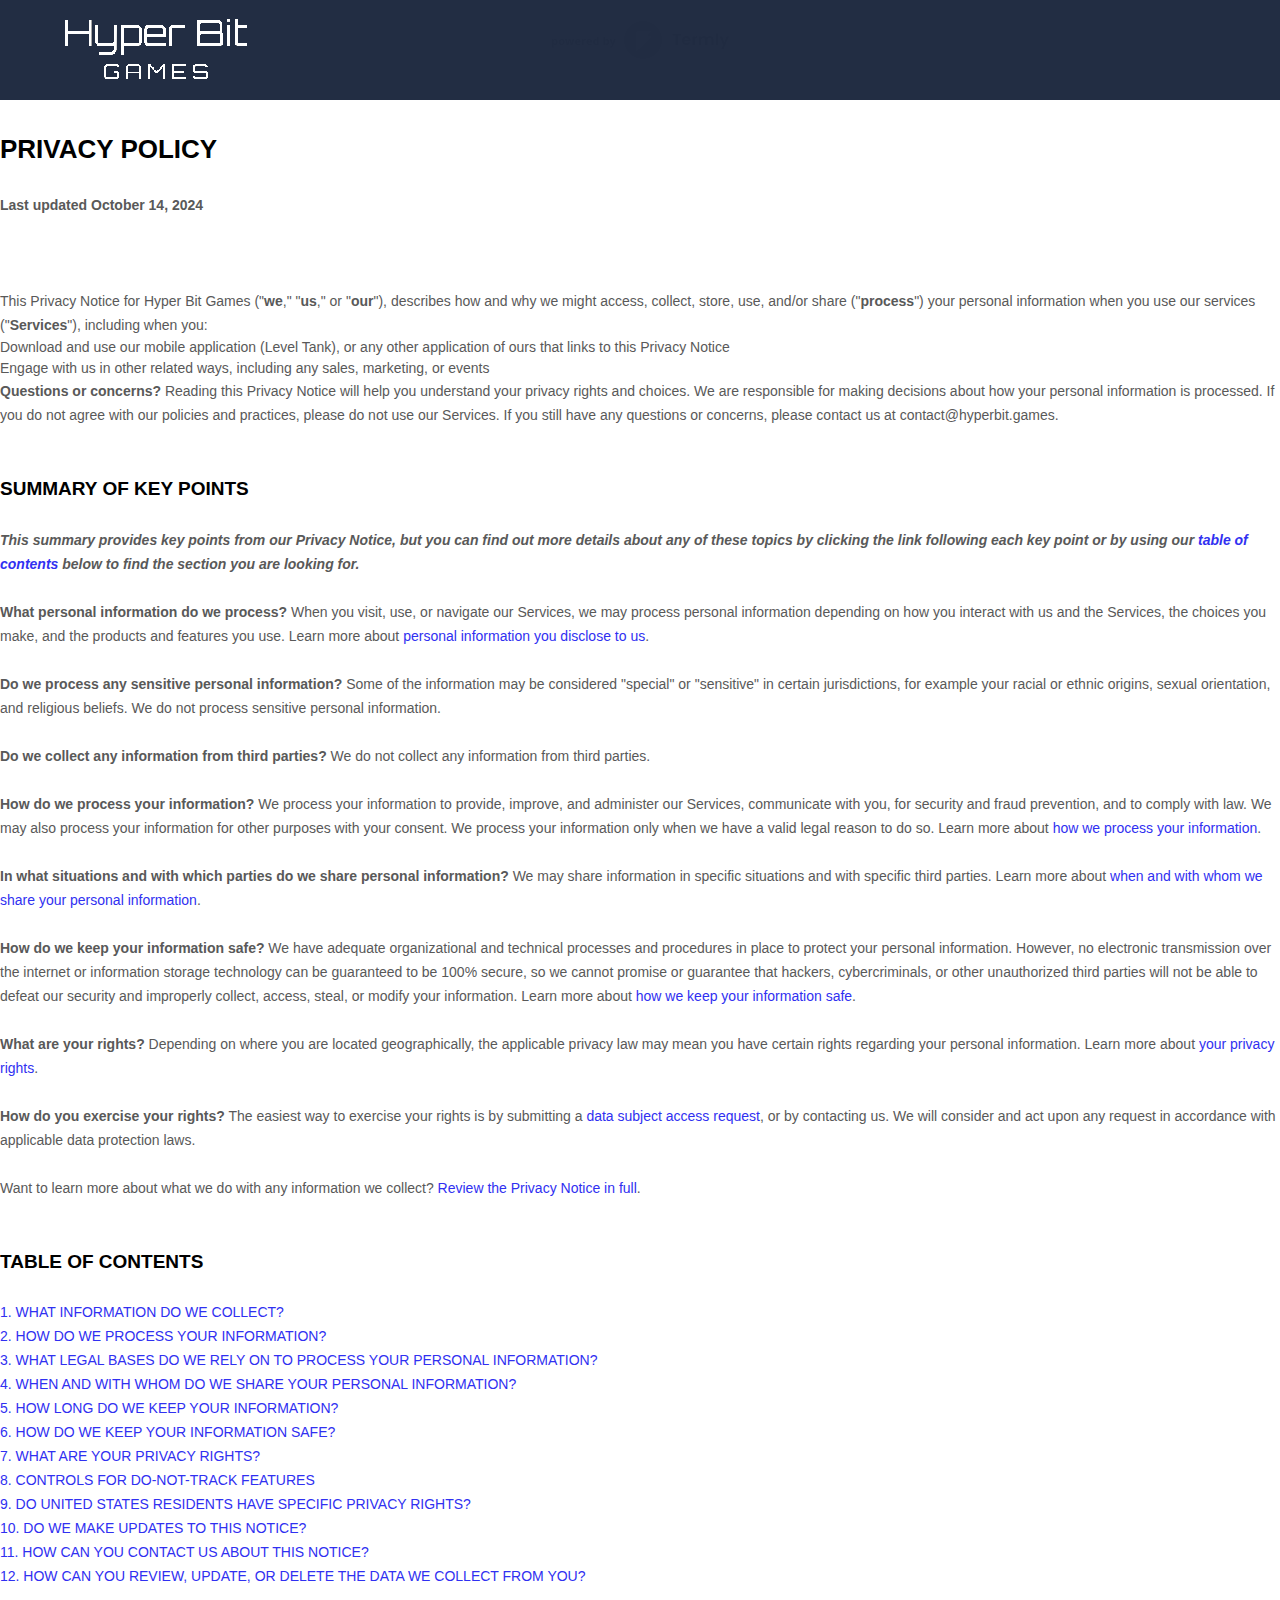
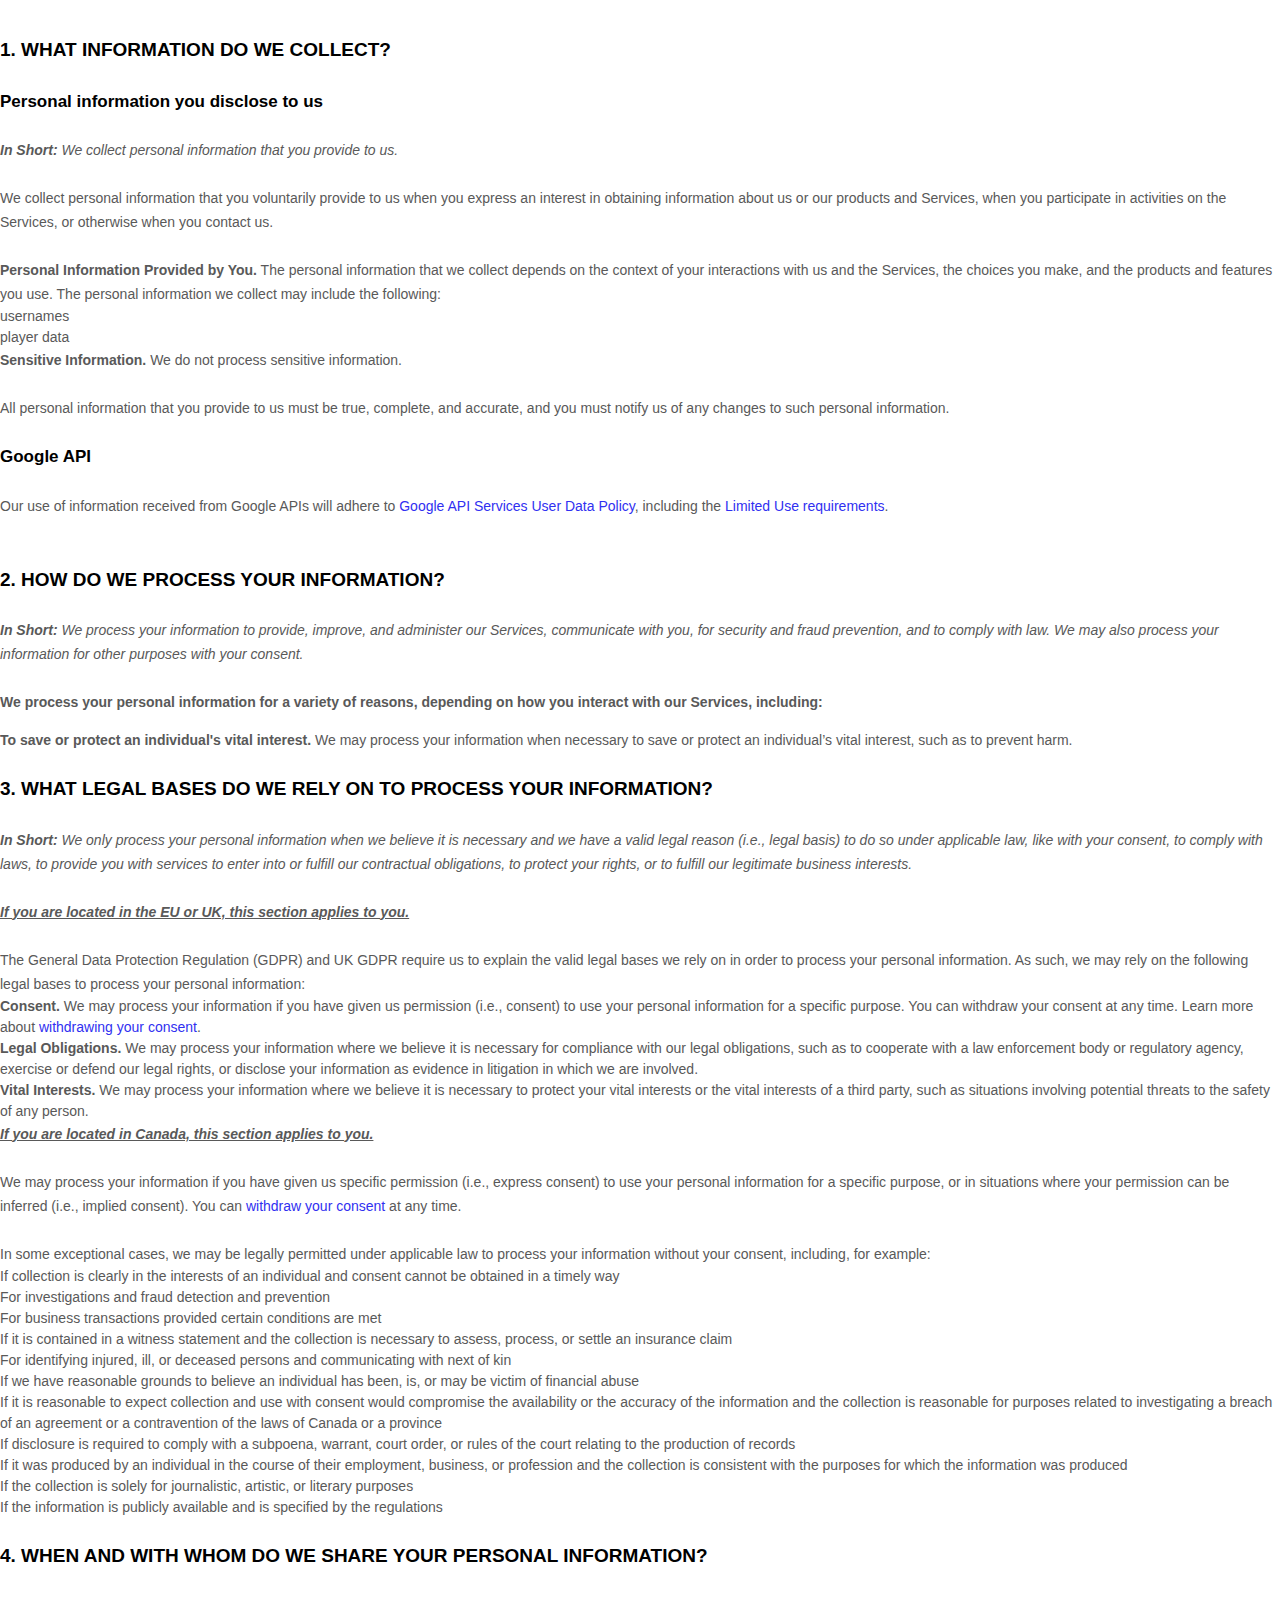
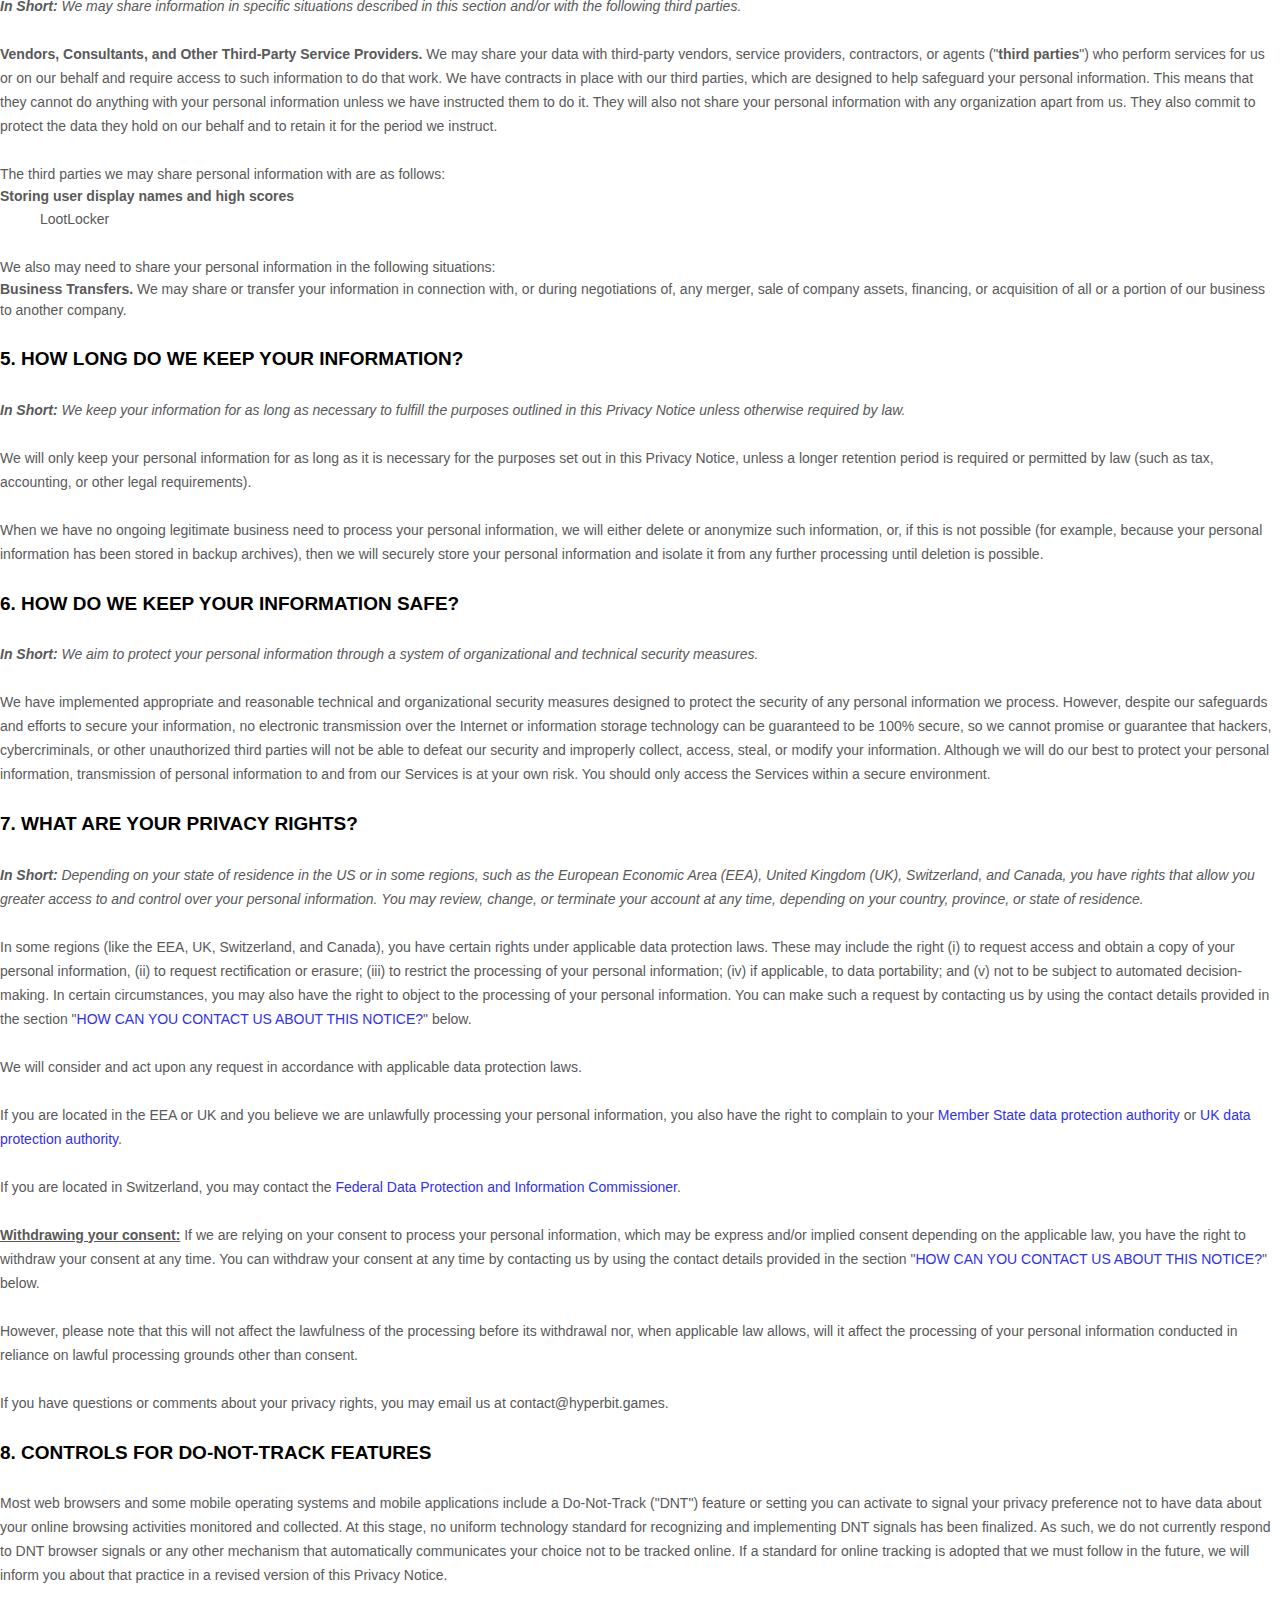
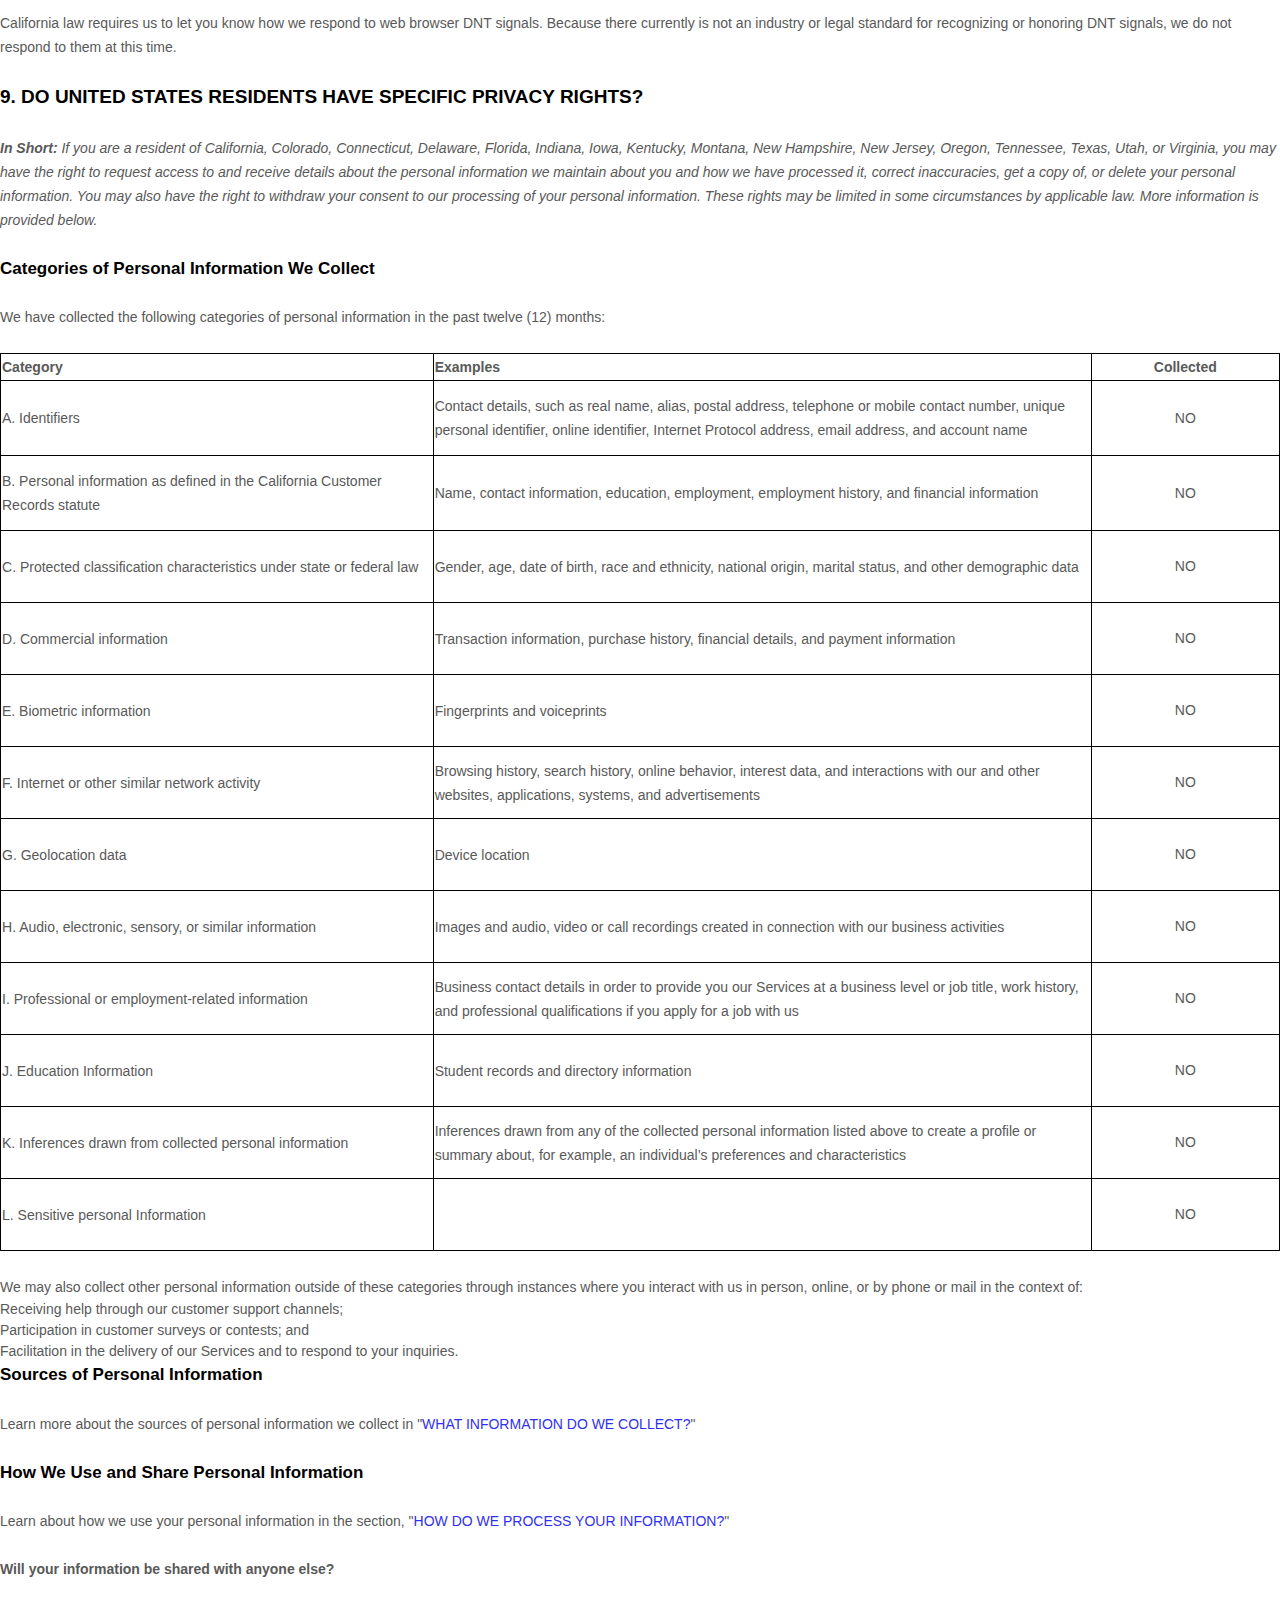
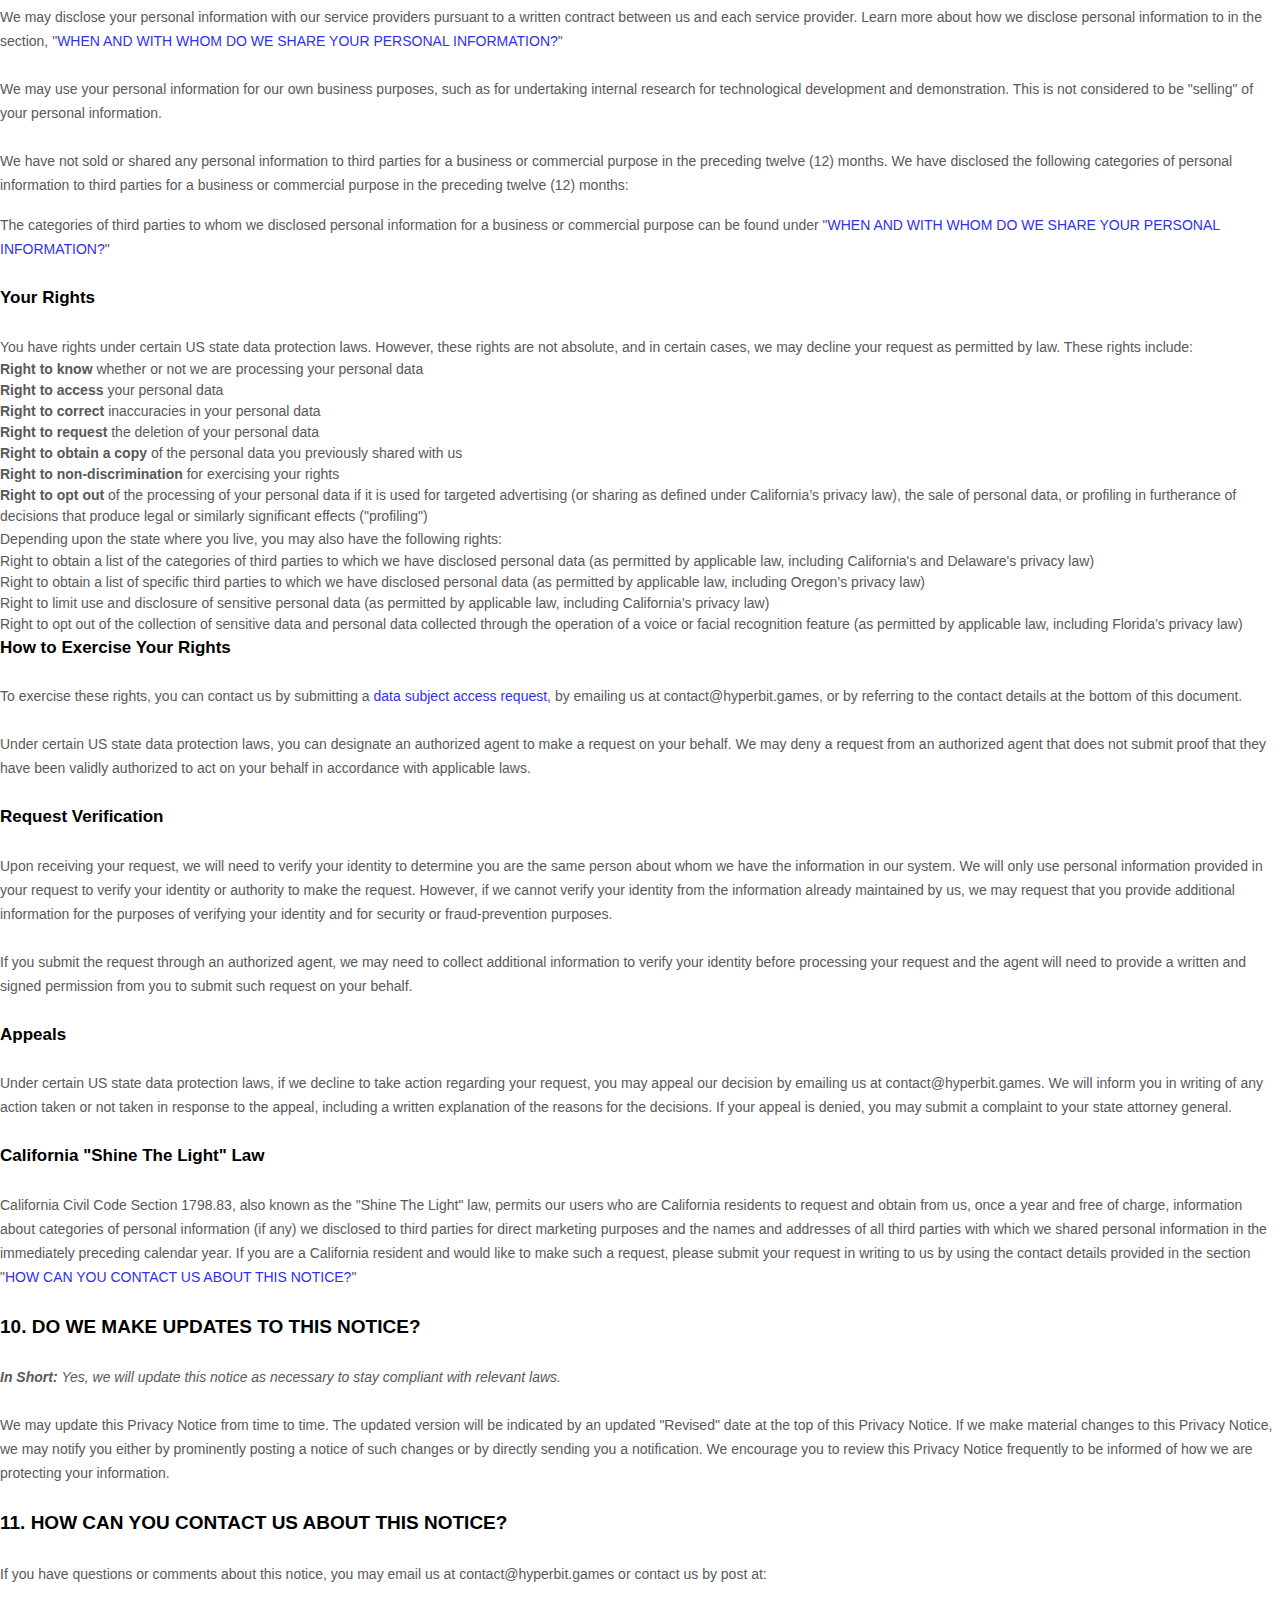
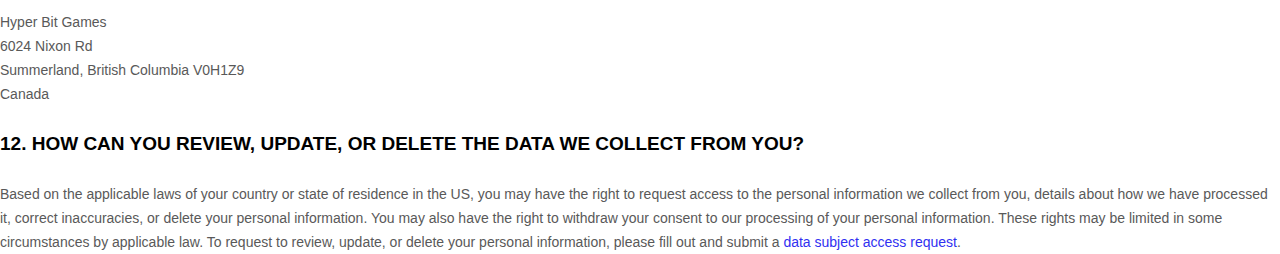
==== privacypolicy.html @ 0c8ccabb "added privacy policy" ====
<!DOCTYPE html>
<html lang="en">

  <head>

    <meta charset="utf-8">
    <meta name="viewport" content="width=device-width, initial-scale=1, shrink-to-fit=no">
    <meta name="description" content="Hyper Bit Games">
    <meta name="author" content="Hyper Bit Games">
    <link href="https://fonts.googleapis.com/css?family=Montserrat:100,200,300,400,500,600,700,800,900" rel="stylesheet">

    <title>Privacy Policy</title>
    
    <link href="bootstrap.min.css" rel="stylesheet">
    <link rel="stylesheet" href="thing.css">
  </head>

<body>
  <header class="main-header clearfix" role="header">
    <div class="logo">
      <a href="https://hyperbit.games"><img src="logo.png"></a>
    </div>
    <a href="#menu" class="menu-link"><i class="fa fa-bars"></i></a>
  </header>

  <style>
    [data-custom-class='body'], [data-custom-class='body'] * {
            background: transparent !important;
          }
  [data-custom-class='title'], [data-custom-class='title'] * {
            font-family: Arial !important;
  font-size: 26px !important;
  color: #000000 !important;
          }
  [data-custom-class='subtitle'], [data-custom-class='subtitle'] * {
            font-family: Arial !important;
  color: #595959 !important;
  font-size: 14px !important;
          }
  [data-custom-class='heading_1'], [data-custom-class='heading_1'] * {
            font-family: Arial !important;
  font-size: 19px !important;
  color: #000000 !important;
          }
  [data-custom-class='heading_2'], [data-custom-class='heading_2'] * {
            font-family: Arial !important;
  font-size: 17px !important;
  color: #000000 !important;
          }
  [data-custom-class='body_text'], [data-custom-class='body_text'] * {
            color: #595959 !important;
  font-size: 14px !important;
  font-family: Arial !important;
          }
  [data-custom-class='link'], [data-custom-class='link'] * {
            color: #3030F1 !important;
  font-size: 14px !important;
  font-family: Arial !important;
  word-break: break-word !important;
          }
  </style>
        <span style="display: block;margin: 0 auto 3.125rem;width: 15rem;height: 5rem;background: url([data-uri]) center no-repeat;"></span>

        <div data-custom-class="body">
        <div><strong><span style="font-size: 26px;"><span data-custom-class="title"><bdt class="block-component"></bdt><bdt class="question">PRIVACY POLICY</bdt><bdt class="statement-end-if-in-editor"></bdt></span></span></strong></div><div><br></div><div><span style="color: rgb(127, 127, 127);"><strong><span style="font-size: 15px;"><span data-custom-class="subtitle">Last updated <bdt class="question">October 14, 2024</bdt></span></span></strong></span></div><div><br></div><div><br></div><div><br></div><div style="line-height: 1.5;"><span style="color: rgb(127, 127, 127);"><span style="color: rgb(89, 89, 89); font-size: 15px;"><span data-custom-class="body_text">This Privacy Notice for <bdt class="question">Hyper Bit Games<bdt class="block-component"></bdt></bdt> (<bdt class="block-component"></bdt>"<strong>we</strong>," "<strong>us</strong>," or "<strong>our</strong>"<bdt class="statement-end-if-in-editor"></bdt></span><span data-custom-class="body_text">), describes how and why we might access, collect, store, use, and/or share (<bdt class="block-component"></bdt>"<strong>process</strong>"<bdt class="statement-end-if-in-editor"></bdt>) your personal information when you use our services (<bdt class="block-component"></bdt>"<strong>Services</strong>"<bdt class="statement-end-if-in-editor"></bdt>), including when you:</span></span></span><span style="font-size: 15px;"><span style="color: rgb(127, 127, 127);"><span data-custom-class="body_text"><span style="color: rgb(89, 89, 89);"><span data-custom-class="body_text"><bdt class="block-component"></bdt></span></span></span></span></span></span></span></span></li></ul><div><bdt class="block-component"><span style="font-size: 15px;"><span style="font-size: 15px;"><span style="color: rgb(127, 127, 127);"><span data-custom-class="body_text"><span style="color: rgb(89, 89, 89);"><span data-custom-class="body_text"><bdt class="block-component"></bdt></span></span></span></span></span></span></bdt></div><ul><li data-custom-class="body_text" style="line-height: 1.5;"><span style="font-size: 15px; color: rgb(89, 89, 89);"><span style="font-size: 15px; color: rgb(89, 89, 89);"><span data-custom-class="body_text">Download and use<bdt class="block-component"></bdt> our mobile application<bdt class="block-component"></bdt> (<bdt class="question">Level Tank)<span style="font-size: 15px; color: rgb(89, 89, 89);"><span style="font-size: 15px; color: rgb(89, 89, 89);"><span data-custom-class="body_text"><span style="font-size: 15px;"><span style="color: rgb(89, 89, 89);"><span data-custom-class="body_text"><span style="font-size: 15px;"><span style="color: rgb(89, 89, 89);"><bdt class="statement-end-if-in-editor">,</bdt></span></span></span></span></span></span></span></span></bdt></span><span data-custom-class="body_text"><span style="font-size: 15px;"><span style="color: rgb(89, 89, 89);"><span data-custom-class="body_text"><span style="font-size: 15px;"><span style="color: rgb(89, 89, 89);"><bdt class="statement-end-if-in-editor"><bdt class="block-component"> or any other application of ours that links to this Privacy Notice</bdt></bdt></span></span></span></span></span></span></span></span></li></ul><div style="line-height: 1.5;"><bdt class="block-component"><span style="font-size: 15px;"></span></bdt></li></ul><div style="line-height: 1.5;"><span style="font-size: 15px;"><span style="color: rgb(127, 127, 127);"><span data-custom-class="body_text"><span style="color: rgb(89, 89, 89);"><span data-custom-class="body_text"><bdt class="block-component"></bdt></span></span></span></span></span></div><ul><li data-custom-class="body_text" style="line-height: 1.5;"><span style="font-size: 15px; color: rgb(89, 89, 89);"><span style="font-size: 15px; color: rgb(89, 89, 89);"><span data-custom-class="body_text">Engage with us in other related ways, including any sales, marketing, or events<span style="font-size: 15px;"><span style="color: rgb(89, 89, 89);"><span data-custom-class="body_text"><span style="font-size: 15px;"><span style="color: rgb(89, 89, 89);"><bdt class="statement-end-if-in-editor"></bdt></span></span></span></span></span></span></span></span></li></ul><div style="line-height: 1.5;"><span style="font-size: 15px;"><span style="color: rgb(127, 127, 127);"><span data-custom-class="body_text"><strong>Questions or concerns? </strong>Reading this Privacy Notice will help you understand your privacy rights and choices. We are responsible for making decisions about how your personal information is processed. If you do not agree with our policies and practices, please do not use our Services.<bdt class="block-component"></bdt> If you still have any questions or concerns, please contact us at <bdt class="question">contact@hyperbit.games</bdt>.</span></span></span></div><div style="line-height: 1.5;"><br></div><div style="line-height: 1.5;"><br></div><div style="line-height: 1.5;"><strong><span style="font-size: 15px;"><span data-custom-class="heading_1">SUMMARY OF KEY POINTS</span></span></strong></div><div style="line-height: 1.5;"><br></div><div style="line-height: 1.5;"><span style="font-size: 15px;"><span data-custom-class="body_text"><strong><em>This summary provides key points from our Privacy Notice, but you can find out more details about any of these topics by clicking the link following each key point or by using our </em></strong></span></span><a data-custom-class="link" href="#toc"><span style="color: rgb(0, 58, 250); font-size: 15px;"><span data-custom-class="body_text"><strong><em>table of contents</em></strong></span></span></a><span style="font-size: 15px;"><span data-custom-class="body_text"><strong><em> below to find the section you are looking for.</em></strong></span></span></div><div style="line-height: 1.5;"><br></div><div style="line-height: 1.5;"><span style="font-size: 15px;"><span data-custom-class="body_text"><strong>What personal information do we process?</strong> When you visit, use, or navigate our Services, we may process personal information depending on how you interact with us and the Services, the choices you make, and the products and features you use. Learn more about </span></span><a data-custom-class="link" href="#personalinfo"><span style="color: rgb(0, 58, 250); font-size: 15px;"><span data-custom-class="body_text">personal information you disclose to us</span></span></a><span data-custom-class="body_text">.</span></div><div style="line-height: 1.5;"><br></div><div style="line-height: 1.5;"><span style="font-size: 15px;"><span data-custom-class="body_text"><strong>Do we process any sensitive personal information? </strong>Some of the information may be considered <bdt class="block-component"></bdt>"special" or "sensitive"<bdt class="statement-end-if-in-editor"></bdt> in certain jurisdictions, for example your racial or ethnic origins, sexual orientation, and religious beliefs. <bdt class="block-component"></bdt>We do not process sensitive personal information.<bdt class="else-block"></bdt></span></span></div><div style="line-height: 1.5;"><br></div><div style="line-height: 1.5;"><span style="font-size: 15px;"><span data-custom-class="body_text"><strong>Do we collect any information from third parties?</strong> <bdt class="block-component"></bdt>We do not collect any information from third parties.<bdt class="else-block"></bdt></span></span></div><div style="line-height: 1.5;"><br></div><div style="line-height: 1.5;"><span style="font-size: 15px;"><span data-custom-class="body_text"><strong>How do we process your information?</strong> We process your information to provide, improve, and administer our Services, communicate with you, for security and fraud prevention, and to comply with law. We may also process your information for other purposes with your consent. We process your information only when we have a valid legal reason to do so. Learn more about </span></span><a data-custom-class="link" href="#infouse"><span style="color: rgb(0, 58, 250); font-size: 15px;"><span data-custom-class="body_text">how we process your information</span></span></a><span data-custom-class="body_text">.</span></div><div style="line-height: 1.5;"><br></div><div style="line-height: 1.5;"><span style="font-size: 15px;"><span data-custom-class="body_text"><strong>In what situations and with which <bdt class="block-component"></bdt>parties do we share personal information?</strong> We may share information in specific situations and with specific <bdt class="block-component"></bdt>third parties. Learn more about </span></span><a data-custom-class="link" href="#whoshare"><span style="color: rgb(0, 58, 250); font-size: 15px;"><span data-custom-class="body_text">when and with whom we share your personal information</span></span></a><span style="font-size: 15px;"><span data-custom-class="body_text">.<bdt class="block-component"></bdt></span></span></div><div style="line-height: 1.5;"><br></div><div style="line-height: 1.5;"><span style="font-size: 15px;"><span data-custom-class="body_text"><strong>How do we keep your information safe?</strong> We have adequate <bdt class="block-component"></bdt>organizational<bdt class="statement-end-if-in-editor"></bdt> and technical processes and procedures in place to protect your personal information. However, no electronic transmission over the internet or information storage technology can be guaranteed to be 100% secure, so we cannot promise or guarantee that hackers, cybercriminals, or other <bdt class="block-component"></bdt>unauthorized<bdt class="statement-end-if-in-editor"></bdt> third parties will not be able to defeat our security and improperly collect, access, steal, or modify your information. Learn more about </span></span><a data-custom-class="link" href="#infosafe"><span style="color: rgb(0, 58, 250); font-size: 15px;"><span data-custom-class="body_text">how we keep your information safe</span></span></a><span data-custom-class="body_text">.</span><span style="font-size: 15px;"><span data-custom-class="body_text"><bdt class="statement-end-if-in-editor"></bdt></span></span></div><div style="line-height: 1.5;"><br></div><div style="line-height: 1.5;"><span style="font-size: 15px;"><span data-custom-class="body_text"><strong>What are your rights?</strong> Depending on where you are located geographically, the applicable privacy law may mean you have certain rights regarding your personal information. Learn more about </span></span><a data-custom-class="link" href="#privacyrights"><span style="color: rgb(0, 58, 250); font-size: 15px;"><span data-custom-class="body_text">your privacy rights</span></span></a><span data-custom-class="body_text">.</span></div><div style="line-height: 1.5;"><br></div><div style="line-height: 1.5;"><span style="font-size: 15px;"><span data-custom-class="body_text"><strong>How do you exercise your rights?</strong> The easiest way to exercise your rights is by <bdt class="block-component">submitting a </bdt></span></span><a data-custom-class="link" href="https://app.termly.io/notify/b992438a-03bf-47b9-b4a1-5ba23dfe5705" rel="noopener noreferrer" target="_blank"><span style="color: rgb(0, 58, 250); font-size: 15px;"><span data-custom-class="body_text">data subject access request</span></span></a><span style="font-size: 15px;"><span data-custom-class="body_text"><bdt class="block-component"></bdt>, or by contacting us. We will consider and act upon any request in accordance with applicable data protection laws.</span></span></div><div style="line-height: 1.5;"><br></div><div style="line-height: 1.5;"><span style="font-size: 15px;"><span data-custom-class="body_text">Want to learn more about what we do with any information we collect? </span></span><a data-custom-class="link" href="#toc"><span style="color: rgb(0, 58, 250); font-size: 15px;"><span data-custom-class="body_text">Review the Privacy Notice in full</span></span></a><span style="font-size: 15px;"><span data-custom-class="body_text">.</span></span></div><div style="line-height: 1.5;"><br></div><div style="line-height: 1.5;"><br></div><div id="toc" style="line-height: 1.5;"><span style="font-size: 15px;"><span style="color: rgb(127, 127, 127);"><span style="color: rgb(0, 0, 0);"><strong><span data-custom-class="heading_1">TABLE OF CONTENTS</span></strong></span></span></span></div><div style="line-height: 1.5;"><br></div><div style="line-height: 1.5;"><span style="font-size: 15px;"><a data-custom-class="link" href="#infocollect"><span style="color: rgb(0, 58, 250);">1. WHAT INFORMATION DO WE COLLECT?</span></a></span></div><div style="line-height: 1.5;"><span style="font-size: 15px;"><a data-custom-class="link" href="#infouse"><span style="color: rgb(0, 58, 250);">2. HOW DO WE PROCESS YOUR INFORMATION?<bdt class="block-component"></bdt></span></a></span></div><div style="line-height: 1.5;"><span style="font-size: 15px;"><a data-custom-class="link" href="#legalbases"><span style="color: rgb(0, 58, 250);">3. <span style="font-size: 15px;"><span style="color: rgb(0, 58, 250);">WHAT LEGAL BASES DO WE RELY ON TO PROCESS YOUR PERSONAL INFORMATION?</span></span><bdt class="statement-end-if-in-editor"></bdt></span></a></span></div><div style="line-height: 1.5;"><span style="font-size: 15px;"><span style="color: rgb(0, 58, 250);"><a data-custom-class="link" href="#whoshare">4. WHEN AND WITH WHOM DO WE SHARE YOUR PERSONAL INFORMATION?</a></span><span data-custom-class="body_text"><bdt class="block-component"></bdt></a><span style="color: rgb(127, 127, 127);"><span style="color: rgb(89, 89, 89);"><span data-custom-class="body_text"><span style="color: rgb(89, 89, 89);"><bdt class="block-component"></bdt></span></span></span></span><bdt class="block-component"></bdt></span></div><div style="line-height: 1.5;"><span style="font-size: 15px;"><span style="color: rgb(127, 127, 127);"><span style="color: rgb(89, 89, 89);"><span data-custom-class="body_text"><span style="color: rgb(89, 89, 89);"><span style="color: rgb(89, 89, 89);"><span style="color: rgb(89, 89, 89);"><bdt class="block-component"></bdt></span></span><bdt class="block-component"></bdt></span></span></span></span></span></div><div style="line-height: 1.5;"><span style="font-size: 15px;"><a data-custom-class="link" href="#inforetain"><span style="color: rgb(0, 58, 250);">5. HOW LONG DO WE KEEP YOUR INFORMATION?</span></a><span style="color: rgb(127, 127, 127);"><span style="color: rgb(89, 89, 89);"><span data-custom-class="body_text"><span style="color: rgb(89, 89, 89);"><span style="color: rgb(89, 89, 89);"><bdt class="block-component"></bdt></span></span></span></span></span></span></div><div style="line-height: 1.5;"><span style="font-size: 15px;"><a data-custom-class="link" href="#infosafe"><span style="color: rgb(0, 58, 250);">6. HOW DO WE KEEP YOUR INFORMATION SAFE?</span></a><span style="color: rgb(127, 127, 127);"><span style="color: rgb(89, 89, 89);"><span data-custom-class="body_text"><span style="color: rgb(89, 89, 89);"><bdt class="statement-end-if-in-editor"></bdt><bdt class="block-component"></bdt></span></span></span></span></span></div><div style="line-height: 1.5;"><span style="font-size: 15px;"><span style="color: rgb(0, 58, 250);"><a data-custom-class="link" href="#privacyrights">7. WHAT ARE YOUR PRIVACY RIGHTS?</a></span></span></div><div style="line-height: 1.5;"><span style="font-size: 15px;"><a data-custom-class="link" href="#DNT"><span style="color: rgb(0, 58, 250);">8. CONTROLS FOR DO-NOT-TRACK FEATURES<bdt class="block-component"></bdt></span></a></span></div><div style="line-height: 1.5;"><span style="font-size: 15px;"><a data-custom-class="link" href="#uslaws"><span style="color: rgb(0, 58, 250);">9. DO UNITED STATES RESIDENTS HAVE SPECIFIC PRIVACY RIGHTS?</span></a></span><bdt class="block-component"><span style="font-size: 15px;"><span data-custom-class="body_text"></span></bdt></span></div><div style="line-height: 1.5;"><bdt class="block-component"><span style="font-size: 15px;"></bdt><bdt class="block-component"></bdt><bdt class="block-component"></bdt><bdt class="block-component"></bdt><bdt class="block-component"></bdt><bdt class="block-component"></bdt><bdt class="block-component"></bdt><bdt class="block-component"></bdt><bdt class="block-component"></bdt><bdt class="block-component"></span></bdt></div><div style="line-height: 1.5;"><span style="font-size: 15px;"><a data-custom-class="link" href="#policyupdates"><span style="color: rgb(0, 58, 250);">10. DO WE MAKE UPDATES TO THIS NOTICE?</span></a></span></div><div style="line-height: 1.5;"><a data-custom-class="link" href="#contact"><span style="color: rgb(0, 58, 250); font-size: 15px;">11. HOW CAN YOU CONTACT US ABOUT THIS NOTICE?</span></a></div><div style="line-height: 1.5;"><a data-custom-class="link" href="#request"><span style="color: rgb(0, 58, 250);">12. HOW CAN YOU REVIEW, UPDATE, OR DELETE THE DATA WE COLLECT FROM YOU?</span></a></div><div style="line-height: 1.5;"><br></div><div style="line-height: 1.5;"><br></div><div id="infocollect" style="line-height: 1.5;"><span style="color: rgb(0, 0, 0);"><span style="color: rgb(0, 0, 0); font-size: 15px;"><span style="font-size: 15px; color: rgb(0, 0, 0);"><span style="font-size: 15px; color: rgb(0, 0, 0);"><span id="control" style="color: rgb(0, 0, 0);"><strong><span data-custom-class="heading_1">1. WHAT INFORMATION DO WE COLLECT?</span></strong></span></span></span></span></span></div><div style="line-height: 1.5;"><br></div><div id="personalinfo" style="line-height: 1.5;"><span data-custom-class="heading_2" style="color: rgb(0, 0, 0);"><span style="font-size: 15px;"><strong>Personal information you disclose to us</strong></span></span></div><div><div><br></div><div style="line-height: 1.5;"><span style="color: rgb(127, 127, 127);"><span style="color: rgb(89, 89, 89); font-size: 15px;"><span data-custom-class="body_text"><span style="font-size: 15px; color: rgb(89, 89, 89);"><span style="font-size: 15px; color: rgb(89, 89, 89);"><span data-custom-class="body_text"><strong><em>In Short:</em></strong></span></span></span></span><span data-custom-class="body_text"><span style="font-size: 15px; color: rgb(89, 89, 89);"><span style="font-size: 15px; color: rgb(89, 89, 89);"><span data-custom-class="body_text"><strong><em> </em></strong><em>We collect personal information that you provide to us.</em></span></span></span></span></span></span></div></div><div style="line-height: 1.5;"><br></div><div style="line-height: 1.5;"><span style="font-size: 15px; color: rgb(89, 89, 89);"><span style="font-size: 15px; color: rgb(89, 89, 89);"><span data-custom-class="body_text">We collect personal information that you voluntarily provide to us when you <span style="font-size: 15px;"><bdt class="block-component"></bdt></span></span><span data-custom-class="body_text">express an interest in obtaining information about us or our products and Services, when you participate in activities on the Services, or otherwise when you contact us.</span></span></span></span></div><div style="line-height: 1.5;"><br></div><div style="line-height: 1.5;"><span style="font-size: 15px; color: rgb(89, 89, 89);"><span style="font-size: 15px; color: rgb(89, 89, 89);"><span data-custom-class="body_text"><span style="font-size: 15px;"><bdt class="block-component"></bdt></span></span></span></span></div><div style="line-height: 1.5;"><span style="font-size: 15px; color: rgb(89, 89, 89);"><span style="font-size: 15px; color: rgb(89, 89, 89);"><span data-custom-class="body_text"><strong>Personal Information Provided by You.</strong> The personal information that we collect depends on the context of your interactions with us and the Services, the choices you make, and the products and features you use. The personal information we collect may include the following:<span style="font-size: 15px;"><span data-custom-class="body_text"><bdt class="forloop-component"></bdt></span></span></span></span></span></div><ul><li data-custom-class="body_text" style="line-height: 1.5;"><span style="font-size: 15px; color: rgb(89, 89, 89);"><span style="font-size: 15px; color: rgb(89, 89, 89);"><span data-custom-class="body_text"><span style="font-size: 15px;"><span data-custom-class="body_text"><bdt class="question">usernames</bdt></span></span></span></span></span></li></ul><div style="line-height: 1.5;"><span style="font-size: 15px; color: rgb(89, 89, 89);"><span style="font-size: 15px; color: rgb(89, 89, 89);"><span data-custom-class="body_text"><span style="font-size: 15px;"><span data-custom-class="body_text"><bdt class="forloop-component"></bdt></span></span></span></span></span></div><ul><li data-custom-class="body_text" style="line-height: 1.5;"><span style="font-size: 15px; color: rgb(89, 89, 89);"><span style="font-size: 15px; color: rgb(89, 89, 89);"><span data-custom-class="body_text"><span style="font-size: 15px;"><span data-custom-class="body_text"><bdt class="question">player data</bdt></span></span></span></span></span></li></ul><div style="line-height: 1.5;"><span style="font-size: 15px; color: rgb(89, 89, 89);"><span style="font-size: 15px; color: rgb(89, 89, 89);"><span data-custom-class="body_text"><span style="font-size: 15px;"><span data-custom-class="body_text"><bdt class="forloop-component"></bdt></span><span data-custom-class="body_text"><bdt class="statement-end-if-in-editor"></bdt></span></span></span></span></span></div><div id="sensitiveinfo" style="line-height: 1.5;"><span style="font-size: 15px;"><span data-custom-class="body_text"><strong>Sensitive Information.</strong> <bdt class="block-component"></bdt>We do not process sensitive information.</span></span></div><div style="line-height: 1.5;"><br></div><div style="line-height: 1.5;"><span style="font-size: 15px;"><span data-custom-class="body_text"><bdt class="else-block"></bdt></span></span><span style="font-size: 15px; color: rgb(89, 89, 89);"><span style="font-size: 15px; color: rgb(89, 89, 89);"><span data-custom-class="body_text"><span style="font-size: 15px;"><span data-custom-class="body_text"><bdt class="block-component"><bdt class="block-component"></bdt></bdt></span></span></span></span><bdt class="block-component"><bdt class="block-component"></span></span></bdt></div><div style="line-height: 1.5;"><span style="font-size: 15px; color: rgb(89, 89, 89);"><span style="font-size: 15px; color: rgb(89, 89, 89);"><span data-custom-class="body_text">All personal information that you provide to us must be true, complete, and accurate, and you must notify us of any changes to such personal information.</span></span></span></div><div style="line-height: 1.5;"><br></div><div style="line-height: 1.5;"><span style="font-size: 15px; color: rgb(89, 89, 89);"><span style="font-size: 15px; color: rgb(89, 89, 89);"><span data-custom-class="body_text"><bdt class="block-component"></bdt></bdt></span></span></span><bdt class="block-component"><span style="font-size: 15px;"></span></bdt></div><div style="line-height: 1.5;"><span style="font-size: 15px;"><strong><span data-custom-class="heading_2">Google API</span></strong></span></div><div style="line-height: 1.5;"><span style="font-size: 15px;"><br></span></div><div style="line-height: 1.5;"><span style="font-size: 15px;"><span data-custom-class="body_text">Our use of information received from Google APIs will adhere to </span></span><a data-custom-class="link" href="https://developers.google.com/terms/api-services-user-data-policy" rel="noopener noreferrer" target="_blank"><span style="color: rgb(0, 58, 250); font-size: 15px;"><span data-custom-class="body_text">Google API Services User Data Policy</span></span></a><span style="font-size: 15px;"><span data-custom-class="body_text">, including the </span></span><a data-custom-class="link" href="https://developers.google.com/terms/api-services-user-data-policy#limited-use" rel="noopener noreferrer" target="_blank"><span style="color: rgb(0, 58, 250); font-size: 15px;"><span data-custom-class="body_text">Limited Use requirements</span></span></a><span style="font-size: 15px;"><span data-custom-class="body_text">.</span><br></span></div><div><span style="font-size: 15px;"><br></span></div><div style="line-height: 1.5;"><bdt class="statement-end-if-in-editor"><span style="font-size: 15px;"></span></bdt><span style="font-size: 15px; color: rgb(89, 89, 89);"><span style="font-size: 15px; color: rgb(89, 89, 89);"><span data-custom-class="body_text"><span style="color: rgb(89, 89, 89); font-size: 15px;"><span data-custom-class="body_text"><span style="color: rgb(89, 89, 89); font-size: 15px;"><span data-custom-class="body_text"><bdt class="statement-end-if-in-editor"><bdt class="block-component"></bdt></bdt></span></span></span></span></bdt></span></span></span></span></span></span></span></span><span style="font-size: 15px;"><span data-custom-class="body_text"><bdt class="block-component"></bdt></span></span></div><div style="line-height: 1.5;"><br></div><div id="infouse" style="line-height: 1.5;"><span style="color: rgb(127, 127, 127);"><span style="color: rgb(89, 89, 89); font-size: 15px;"><span style="font-size: 15px; color: rgb(89, 89, 89);"><span style="font-size: 15px; color: rgb(89, 89, 89);"><span id="control" style="color: rgb(0, 0, 0);"><strong><span data-custom-class="heading_1">2. HOW DO WE PROCESS YOUR INFORMATION?</span></strong></span></span></span></span></span></div><div><div style="line-height: 1.5;"><br></div><div style="line-height: 1.5;"><span style="color: rgb(127, 127, 127);"><span style="color: rgb(89, 89, 89); font-size: 15px;"><span data-custom-class="body_text"><span style="font-size: 15px; color: rgb(89, 89, 89);"><span style="font-size: 15px; color: rgb(89, 89, 89);"><span data-custom-class="body_text"><strong><em>In Short: </em></strong><em>We process your information to provide, improve, and administer our Services, communicate with you, for security and fraud prevention, and to comply with law. We may also process your information for other purposes with your consent.</em></span></span></span></span></span></span></div></div><div style="line-height: 1.5;"><br></div><div style="line-height: 1.5;"><span style="font-size: 15px; color: rgb(89, 89, 89);"><span style="font-size: 15px; color: rgb(89, 89, 89);"><span data-custom-class="body_text"><strong>We process your personal information for a variety of reasons, depending on how you interact with our Services, including:</strong><bdt class="block-component"></bdt></span></span></span></span></span></span></span></span></span></span></span></span></li></ul><div style="line-height: 1.5;"><span style="font-size: 15px; color: rgb(89, 89, 89);"><span style="font-size: 15px; color: rgb(89, 89, 89);"><span data-custom-class="body_text"><bdt class="block-component"></bdt></span></span></span></span></span></span></span></span></span></span></span></span></span></span></span></li></ul><div style="line-height: 1.5;"><span style="font-size: 15px; color: rgb(89, 89, 89);"><span style="font-size: 15px; color: rgb(89, 89, 89);"><span data-custom-class="body_text"><bdt class="block-component"></bdt></span></span></span></span></span></span></span></span></span></span></span></span></span></span></span></span></span></span></span></span></span></li></ul><div style="line-height: 1.5;"><span style="font-size: 15px; color: rgb(89, 89, 89);"><span style="font-size: 15px; color: rgb(89, 89, 89);"><span data-custom-class="body_text"><bdt class="block-component"></bdt></span></span></span></span></span></span></span></span></span></span></span></span></li></ul><div style="line-height: 1.5;"><span style="font-size: 15px; color: rgb(89, 89, 89);"><span style="font-size: 15px; color: rgb(89, 89, 89);"><span data-custom-class="body_text"><bdt class="block-component"></bdt></span></span></span></li></ul><div style="line-height: 1.5;"><bdt class="block-component"><span style="font-size: 15px;"></bdt></span></span></span></span></span></span></li></ul><div style="line-height: 1.5;"><bdt class="block-component"><span style="font-size: 15px;"></bdt></span></span></span></span></span></span></span></span></span></li></ul><div style="line-height: 1.5;"><bdt class="block-component"><span style="font-size: 15px;"></bdt></span></span></span></span></span></span></span></span></span></span></span></span></li></ul><div style="line-height: 1.5;"><bdt class="block-component"><span style="font-size: 15px;"><span data-custom-class="body_text"></span></span></bdt></li></ul><p style="font-size: 15px; line-height: 1.5;"><bdt class="block-component"><span style="font-size: 15px;"></bdt></span></span></span></span></span></span></span></span></span></span></span></li></ul><p style="font-size: 15px; line-height: 1.5;"><bdt class="block-component"><span style="font-size: 15px;"></bdt></span></span></span></span></span></span></span></span></span></span></span></li></ul><p style="font-size: 15px; line-height: 1.5;"><bdt class="block-component"></bdt></span></span></span></span></span></span></span></span></span></span></span></li></ul><p style="font-size: 15px; line-height: 1.5;"><bdt class="block-component"></bdt></span></span></span></span></span></span></span></span></span></span></span></li></ul><div style="line-height: 1.5;"><bdt class="block-component"><span style="font-size: 15px;"><span data-custom-class="body_text"></span></bdt></span></li></ul><div style="line-height: 1.5;"><bdt class="block-component"><span style="font-size: 15px;"></bdt></span></span></span></li></ul><div style="line-height: 1.5;"><bdt class="block-component"><span style="font-size: 15px;"></bdt></span></span></span></li></ul><div style="line-height: 1.5;"><span style="font-size: 15px;"><bdt class="block-component"><span data-custom-class="body_text"></bdt></span></span></li></ul><div style="line-height: 1.5;"><bdt class="block-component"><span style="font-size: 15px;"><span data-custom-class="body_text"></bdt></span></span></li></ul><div style="line-height: 1.5;"><bdt class="block-component"><span style="font-size: 15px;"><span data-custom-class="body_text"></span></span></bdt></li></ul><div style="line-height: 1.5;"><bdt class="block-component"><span style="font-size: 15px;"><span data-custom-class="body_text"></span></span></bdt></li></ul><div style="line-height: 1.5;"><bdt class="block-component"><span style="font-size: 15px;"><span data-custom-class="body_text"></span></span></bdt></li></ul><div style="line-height: 1.5;"><bdt class="block-component"><span style="font-size: 15px;"><span data-custom-class="body_text"></span></span></bdt></li></ul><div style="line-height: 1.5;"><bdt class="block-component"><span style="font-size: 15px;"><span data-custom-class="body_text"></span></span></bdt></li></ul><div style="line-height: 1.5;"><bdt class="block-component"><span style="font-size: 15px;"><span data-custom-class="body_text"></span></span></bdt></li></ul><div style="line-height: 1.5;"><bdt class="block-component"><span style="font-size: 15px;"><span data-custom-class="body_text"></bdt></span></span></li></ul><div style="line-height: 1.5;"><bdt class="block-component"><span style="font-size: 15px;"><span data-custom-class="body_text"></bdt></span></span></li></ul><div style="line-height: 1.5;"><bdt class="block-component"><span style="font-size: 15px;"><span data-custom-class="body_text"></bdt></span></span></li></ul><div style="line-height: 1.5;"><bdt class="block-component"><span style="font-size: 15px;"><span data-custom-class="body_text"></span></span></bdt></div><ul><li data-custom-class="body_text" style="line-height: 1.5;"><span data-custom-class="body_text"><span style="font-size: 15px;"><strong>To save or protect an individual's vital interest.</strong> We may process your information when necessary to save or protect an individual’s vital interest, such as to prevent harm.</span></span><bdt class="statement-end-if-in-editor"><span style="font-size: 15px;"><span data-custom-class="body_text"></span></span></bdt></li></ul><div style="line-height: 1.5;"><bdt class="block-component"><span style="font-size: 15px;"><span data-custom-class="body_text"></span></span></bdt><bdt class="block-component"><span style="font-size: 15px;"><span data-custom-class="body_text"></bdt></span></span><bdt class="block-component"><span style="font-size: 15px;"><span data-custom-class="body_text"></span></span></bdt><bdt class="block-component"><span style="font-size: 15px;"><span data-custom-class="body_text"></span></span></bdt></div><div style="line-height: 1.5;"><br></div><div id="legalbases" style="line-height: 1.5;"><strong><span style="font-size: 15px;"><span data-custom-class="heading_1">3. WHAT LEGAL BASES DO WE RELY ON TO PROCESS YOUR INFORMATION?</span></span></strong></div><div style="line-height: 1.5;"><br></div><div style="line-height: 1.5;"><em><span style="font-size: 15px;"><span data-custom-class="body_text"><strong>In Short: </strong>We only process your personal information when we believe it is necessary and we have a valid legal reason (i.e.<bdt class="block-component"></bdt>,<bdt class="statement-end-if-in-editor"></bdt> legal basis) to do so under applicable law, like with your consent, to comply with laws, to provide you with services to enter into or <bdt class="block-component"></bdt>fulfill<bdt class="statement-end-if-in-editor"></bdt> our contractual obligations, to protect your rights, or to <bdt class="block-component"></bdt>fulfill<bdt class="statement-end-if-in-editor"></bdt> our legitimate business interests.</span></span></em></div><div style="line-height: 1.5;"><br></div><div style="line-height: 1.5;"><span style="font-size: 15px;"><span data-custom-class="body_text"><bdt class="block-component"></bdt></span><span data-custom-class="body_text"><bdt class="block-component"></bdt></span></span></div><div style="line-height: 1.5;"><em><span style="font-size: 15px;"><span data-custom-class="body_text"><strong><u>If you are located in the EU or UK, this section applies to you.</u></strong></span></span></em></div><div style="line-height: 1.5;"><br></div><div style="line-height: 1.5;"><span style="font-size: 15px;"><span data-custom-class="body_text"><bdt class="statement-end-if-in-editor"></bdt></span></span></div><div style="line-height: 1.5;"><span style="font-size: 15px;"><span data-custom-class="body_text">The General Data Protection Regulation (GDPR) and UK GDPR require us to explain the valid legal bases we rely on in order to process your personal information. As such, we may rely on the following legal bases to process your personal information:</span></span></div><ul><li data-custom-class="body_text" style="line-height: 1.5;"><span style="font-size: 15px;"><span data-custom-class="body_text"><strong>Consent. </strong>We may process your information if you have given us permission (i.e.<bdt class="block-component"></bdt>,<bdt class="statement-end-if-in-editor"></bdt> consent) to use your personal information for a specific purpose. You can withdraw your consent at any time. Learn more about </span></span><a data-custom-class="link" href="#withdrawconsent"><span style="color: rgb(0, 58, 250); font-size: 15px;"><span data-custom-class="body_text">withdrawing your consent</span></span></a><span data-custom-class="body_text">.</span></li></ul><div style="line-height: 1.5;"><bdt class="block-component"><span style="font-size: 15px;"><span data-custom-class="body_text"></span></span></bdt></li></ul><div style="line-height: 1.5;"><bdt class="block-component"><span style="font-size: 15px;"><span data-custom-class="body_text"></span></span></bdt><bdt class="block-component"><span style="font-size: 15px;"><span data-custom-class="body_text"></span></span></bdt></div><ul><li data-custom-class="body_text" style="line-height: 1.5;"><span data-custom-class="body_text"><span style="font-size: 15px;"><strong>Legal Obligations.</strong> We may process your information where we believe it is necessary for compliance with our legal obligations, such as to cooperate with a law enforcement body or regulatory agency, exercise or defend our legal rights, or disclose your information as evidence in litigation in which we are involved.<bdt class="statement-end-if-in-editor"></bdt><br></span></span></li></ul><div style="line-height: 1.5;"><bdt class="block-component"><span style="font-size: 15px;"><span data-custom-class="body_text"></span></span></bdt></div><ul><li data-custom-class="body_text" style="line-height: 1.5;"><span data-custom-class="body_text"><span style="font-size: 15px;"><strong>Vital Interests.</strong> We may process your information where we believe it is necessary to protect your vital interests or the vital interests of a third party, such as situations involving potential threats to the safety of any person.</span></span><bdt class="statement-end-if-in-editor"><span style="font-size: 15px;"><span data-custom-class="body_text"></span></span></bdt></li></ul><div style="line-height: 1.5;"><bdt class="block-component"><span style="font-size: 15px;"><span data-custom-class="body_text"></span></span></bdt><span data-custom-class="body_text"><span style="font-size: 15px;"><bdt class="block-component"><bdt class="block-component"></bdt></bdt></span></span></div><div style="line-height: 1.5;"><span data-custom-class="body_text"><span style="font-size: 15px;"><strong><u><em>If you are located in Canada, this section applies to you.</em></u></strong></span></span></div><div style="line-height: 1.5;"><br></div><div style="line-height: 1.5;"><span data-custom-class="body_text"><span style="font-size: 15px;"><bdt class="statement-end-if-in-editor"></bdt></span></span></div><div style="line-height: 1.5;"><span data-custom-class="body_text"><span style="font-size: 15px;">We may process your information if you have given us specific permission (i.e.<bdt class="block-component"></bdt>,<bdt class="statement-end-if-in-editor"></bdt> express consent) to use your personal information for a specific purpose, or in situations where your permission can be inferred (i.e.<bdt class="block-component"></bdt>,<bdt class="statement-end-if-in-editor"></bdt> implied consent). You can </span></span><a data-custom-class="link" href="#withdrawconsent"><span data-custom-class="body_text"><span style="color: rgb(0, 58, 250); font-size: 15px;">withdraw your consent</span></span></a><span data-custom-class="body_text"><span style="font-size: 15px;"> at any time.</span></span></div><div style="line-height: 1.5;"><br></div><div style="line-height: 1.5;"><span data-custom-class="body_text"><span style="font-size: 15px;">In some exceptional cases, we may be legally permitted under applicable law to process your information without your consent, including, for example:</span></span></div><ul><li data-custom-class="body_text" style="line-height: 1.5;"><span data-custom-class="body_text"><span style="font-size: 15px;">If collection is clearly in the interests of an individual and consent cannot be obtained in a timely way</span></span></li></ul><div style="line-height: 1.5;"><span data-custom-class="body_text"><span style="font-size: 15px;"><bdt class="block-component"></bdt></span></span></div><ul><li data-custom-class="body_text" style="line-height: 1.5;"><span data-custom-class="body_text"><span style="font-size: 15px;">For investigations and fraud detection and prevention<bdt class="statement-end-if-in-editor"></bdt></span></span></li></ul><div style="line-height: 1.5;"><bdt class="block-component"><span style="font-size: 15px;"><span data-custom-class="body_text"></span></span></bdt></div><ul><li data-custom-class="body_text" style="line-height: 1.5;"><span data-custom-class="body_text"><span style="font-size: 15px;">For business transactions provided certain conditions are met</span></span><bdt class="statement-end-if-in-editor"><span style="font-size: 15px;"><span data-custom-class="body_text"></span></span></bdt></li></ul><div style="line-height: 1.5;"><bdt class="block-component"><span style="font-size: 15px;"><span data-custom-class="body_text"></span></span></bdt></div><ul><li data-custom-class="body_text" style="line-height: 1.5;"><span data-custom-class="body_text"><span style="font-size: 15px;">If it is contained in a witness statement and the collection is necessary to assess, process, or settle an insurance claim</span></span><bdt class="statement-end-if-in-editor"><span style="font-size: 15px;"><span data-custom-class="body_text"></span></span></bdt></li></ul><div style="line-height: 1.5;"><bdt class="block-component"><span style="font-size: 15px;"><span data-custom-class="body_text"></span></span></bdt></div><ul><li data-custom-class="body_text" style="line-height: 1.5;"><span data-custom-class="body_text"><span style="font-size: 15px;">For identifying injured, ill, or deceased persons and communicating with next of kin</span></span><bdt class="statement-end-if-in-editor"><span style="font-size: 15px;"><span data-custom-class="body_text"></span></span></bdt></li></ul><div style="line-height: 1.5;"><span data-custom-class="body_text"><span style="font-size: 15px;"><bdt class="block-component"></bdt></span></span></div><ul><li data-custom-class="body_text" style="line-height: 1.5;"><span data-custom-class="body_text"><span style="font-size: 15px;">If we have reasonable grounds to believe an individual has been, is, or may be victim of financial abuse<bdt class="statement-end-if-in-editor"></bdt></span></span></li></ul><div style="line-height: 1.5;"><span data-custom-class="body_text"><span style="font-size: 15px;"><bdt class="block-component"></bdt></span></span></div><ul><li data-custom-class="body_text" style="line-height: 1.5;"><span data-custom-class="body_text"><span style="font-size: 15px;">If it is reasonable to expect collection and use with consent would compromise the availability or the accuracy of the information and the collection is reasonable for purposes related to investigating a breach of an agreement or a contravention of the laws of Canada or a province<bdt class="statement-end-if-in-editor"></bdt></span></span></li></ul><div style="line-height: 1.5;"><span data-custom-class="body_text"><span style="font-size: 15px;"><bdt class="block-component"></bdt></span></span></div><ul><li data-custom-class="body_text" style="line-height: 1.5;"><span data-custom-class="body_text"><span style="font-size: 15px;">If disclosure is required to comply with a subpoena, warrant, court order, or rules of the court relating to the production of records<bdt class="statement-end-if-in-editor"></bdt></span></span></li></ul><div style="line-height: 1.5;"><bdt class="block-component"><span style="font-size: 15px;"><span data-custom-class="body_text"></span></span></bdt></div><ul><li data-custom-class="body_text" style="line-height: 1.5;"><span style="font-size: 15px;"><span data-custom-class="body_text">If it was produced by an individual in the course of their employment, business, or profession and the collection is consistent with the purposes for which the information was produced<bdt class="statement-end-if-in-editor"></bdt></span></span></li></ul><div style="line-height: 1.5;"><span style="font-size: 15px;"><span data-custom-class="body_text"><bdt class="block-component"></bdt></span></span></div><ul><li data-custom-class="body_text" style="line-height: 1.5;"><span style="font-size: 15px;"><span data-custom-class="body_text">If the collection is solely for journalistic, artistic, or literary purposes<bdt class="statement-end-if-in-editor"></bdt></span></span></li></ul><div style="line-height: 1.5;"><span style="font-size: 15px;"><span data-custom-class="body_text"><bdt class="block-component"></bdt></span></span></div><ul><li data-custom-class="body_text" style="line-height: 1.5;"><span style="font-size: 15px;"><span data-custom-class="body_text">If the information is publicly available and is specified by the regulations</span><bdt class="statement-end-if-in-editor"><span data-custom-class="body_text"></span></bdt></span></li></ul><div style="line-height: 1.5;"><bdt class="statement-end-if-in-editor"><span style="font-size: 15px;"><span data-custom-class="body_text"></span></span></bdt><bdt class="statement-end-if-in-editor"><span style="font-size: 15px;"><span data-custom-class="body_text"></span></span></bdt></div><div style="line-height: 1.5;"><br></div><div id="whoshare" style="line-height: 1.5;"><span style="color: rgb(127, 127, 127);"><span style="color: rgb(89, 89, 89); font-size: 15px;"><span style="font-size: 15px; color: rgb(89, 89, 89);"><span style="font-size: 15px; color: rgb(89, 89, 89);"><span id="control" style="color: rgb(0, 0, 0);"><strong><span data-custom-class="heading_1">4. WHEN AND WITH WHOM DO WE SHARE YOUR PERSONAL INFORMATION?</span></strong></span></span></span></span></span></div><div style="line-height: 1.5;"><br></div><div style="line-height: 1.5;"><span style="font-size: 15px; color: rgb(89, 89, 89);"><span style="font-size: 15px; color: rgb(89, 89, 89);"><span data-custom-class="body_text"><strong><em>In Short:</em></strong><em> We may share information in specific situations described in this section and/or with the following <bdt class="block-component"></bdt>third parties.</em></span></span></span></div><div style="line-height: 1.5;"><span style="font-size: 15px; color: rgb(89, 89, 89);"><span style="font-size: 15px; color: rgb(89, 89, 89);"><span data-custom-class="body_text"><bdt class="block-component"></bdt></span></span></span></div><div style="line-height: 1.5;"><br></div><div style="line-height: 1.5;"><span style="font-size: 15px;"><span data-custom-class="body_text"><strong>Vendors, Consultants, and Other Third-Party Service Providers.</strong> We may share your data with third-party vendors, service providers, contractors, or agents (<bdt class="block-component"></bdt>"<strong>third parties</strong>"<bdt class="statement-end-if-in-editor"></bdt>) who perform services for us or on our behalf and require access to such information to do that work. <bdt class="block-component"></bdt>We have contracts in place with our third parties, which are designed to help safeguard your personal information. This means that they cannot do anything with your personal information unless we have instructed them to do it. They will also not share your personal information with any <bdt class="block-component"></bdt>organization<bdt class="statement-end-if-in-editor"></bdt> apart from us. They also commit to pr</span><span data-custom-class="body_text">otect the data they hold on our behalf and to retain it for the period we instruct.<bdt class="statement-end-if-in-editor"></bdt></span><bdt class="block-component"></bdt></span></div><div style="line-height: 1.5;"><br></div><div style="line-height: 1.5;"><span style="font-size: 15px;"><span data-custom-class="body_text">The <bdt class="block-component"></bdt>third parties we may share personal information with are as follows:</span></span><span style="font-size: 15px; color: rgb(89, 89, 89);"><span style="font-size: 15px; color: rgb(89, 89, 89);"><span data-custom-class="body_text"><bdt class="block-component"></bdt></span></span></span></span></span></span></span></span></span></span></span></span></bdt></span></span></span></bdt></span></span></span></span></span></span><span data-custom-class="body_text"><bdt class="block-component"></bdt></span></span></span></span></span></span></span></span><bdt class="block-component"></bdt></span></span></span></span></span></span></span></span><span style="font-size: 15px;"><bdt class="block-component"></bdt></span><bdt class="block-component"></bdt></span></span></span></span></span></span></span></span><bdt class="block-component"></bdt></span></span></span></span></span></span></span></span><bdt class="block-component"></bdt></span></span></span></span></span></span></span></span><bdt class="block-component"></bdt></span></span></span></span></span></span></span></span><bdt class="block-component"></bdt></span></span></span></span></span></span></span></span><bdt class="block-component"></bdt></span></span></span></span></span></span></span></span><bdt class="block-component"></bdt></span></span></span></span></span></span></span></span><bdt class="block-component"></bdt></span></span></span></span></span></span></span></span><bdt class="block-component"></bdt></span></span></span></span></span></span></span></span><bdt class="block-component"></bdt></span></span></span></span></span></span></span></span><bdt class="block-component"></bdt></span></span></span></span></span></span></span></span><bdt class="block-component"></bdt></span></span></span></span></span></span></span></span><bdt class="block-component"></bdt></span></span></span></span></span></span></span></span><bdt class="block-component"></bdt></span></span></span></span></span></span></span></span><bdt class="block-component"></bdt></span></span></span></span></span></span></span></span><span data-custom-class="body_text"></span><span data-custom-class="body_text"></span><span data-custom-class="body_text"></span><span data-custom-class="body_text"></span><span data-custom-class="body_text"></span><span data-custom-class="body_text"><bdt class="forloop-component"></bdt></span></div><ul><li data-custom-class="body_text" style="line-height: 1.5;"><span style="font-size: 15px; color: rgb(89, 89, 89);"><span style="font-size: 15px; color: rgb(89, 89, 89);"><span data-custom-class="body_text"><span style="font-size: 15px;"><bdt class="question"><span data-custom-class="body_text"><strong>Storing user display names and high scores</strong></span></bdt></span></span></span></span></li></ul><div style="margin-left: 40px;"><span style="font-size: 15px; color: rgb(89, 89, 89);"><span style="font-size: 15px; color: rgb(89, 89, 89);"><span data-custom-class="body_text"><span style="font-size: 15px;"><bdt class="question"><span data-custom-class="body_text">LootLocker</span></bdt></span></span></span></span></div><div><span data-custom-class="body_text"><bdt class="forloop-component"></bdt></span></div><div><span data-custom-class="body_text"></span><span data-custom-class="body_text"></span></div><div style="line-height: 1.5;"><br></div><div style="line-height: 1.5;"><span style="font-size: 15px;"><span data-custom-class="body_text">We <bdt class="block-component"></bdt>also <bdt class="statement-end-if-in-editor"></bdt>may need to share your personal information in the following situations:</span></span></div><ul><li data-custom-class="body_text" style="line-height: 1.5;"><span style="font-size: 15px;"><span data-custom-class="body_text"><strong>Business Transfers.</strong> We may share or transfer your information in connection with, or during negotiations of, any merger, sale of company assets, financing, or acquisition of all or a portion of our business to another company.</span></span></li></ul><div style="line-height: 1.5;"><span style="font-size: 15px;"><span data-custom-class="body_text"><bdt class="block-component"></bdt></span></span></li></ul><div style="line-height: 1.5;"><span style="font-size: 15px;"><bdt class="block-component"><span data-custom-class="body_text"></span></bdt></span></li></ul><div style="line-height: 1.5;"><bdt class="block-component"><span style="font-size: 15px;"><span data-custom-class="body_text"></span></span></bdt></li></ul><div style="line-height: 1.5;"><bdt class="block-component"><span style="font-size: 15px;"><span data-custom-class="body_text"></bdt></span></span></li></ul><div style="line-height: 1.5;"><bdt class="block-component"><span style="font-size: 15px;"><span data-custom-class="body_text"></span></span></bdt><span data-custom-class="body_text"><span style="font-size: 15px;"><bdt class="block-component"></bdt></span></span><bdt class="statement-end-if-in-editor"><span style="font-size: 15px;"><span data-custom-class="body_text"></span></span></bdt></li></ul><div style="line-height: 1.5;"><bdt class="block-component"><span style="font-size: 15px;"><span data-custom-class="body_text"></span></span></bdt><span style="color: rgb(89, 89, 89); font-size: 15px;"><span style="font-size: 15px;"><span style="color: rgb(89, 89, 89);"><span style="font-size: 15px;"><span style="color: rgb(89, 89, 89);"><bdt class="block-component"><span data-custom-class="heading_1"><bdt class="block-component"></bdt></span></span></span></span></span></span></span></span></span></span><span style="font-size: 15px;"><bdt class="block-component"></bdt></span><span style="font-size: 15px; color: rgb(89, 89, 89);"><span style="font-size: 15px; color: rgb(89, 89, 89);"><span data-custom-class="body_text"><span style="color: rgb(89, 89, 89); font-size: 15px;"><span style="color: rgb(89, 89, 89); font-size: 15px;"><span style="color: rgb(89, 89, 89); font-size: 15px;"><span style="font-size: 15px;"><span style="color: rgb(89, 89, 89);"><span style="font-size: 15px;"><span style="color: rgb(89, 89, 89);"><span data-custom-class="body_text"><bdt class="block-component"></bdt></span><bdt class="block-component"><span data-custom-class="body_text"><bdt class="block-component"></bdt></span></span></span></span></span></span></span></span></span></span></span></span></span></div><div style="line-height: 1.5;"><br></div><div id="inforetain" style="line-height: 1.5;"><span style="color: rgb(127, 127, 127);"><span style="color: rgb(89, 89, 89); font-size: 15px;"><span style="font-size: 15px; color: rgb(89, 89, 89);"><span style="font-size: 15px; color: rgb(89, 89, 89);"><span id="control" style="color: rgb(0, 0, 0);"><strong><span data-custom-class="heading_1">5. HOW LONG DO WE KEEP YOUR INFORMATION?</span></strong></span></span></span></span></span></div><div style="line-height: 1.5;"><br></div><div style="line-height: 1.5;"><span style="font-size: 15px; color: rgb(89, 89, 89);"><span style="font-size: 15px; color: rgb(89, 89, 89);"><span data-custom-class="body_text"><strong><em>In Short: </em></strong><em>We keep your information for as long as necessary to <bdt class="block-component"></bdt>fulfill<bdt class="statement-end-if-in-editor"></bdt> the purposes outlined in this Privacy Notice unless otherwise required by law.</em></span></span></span></div><div style="line-height: 1.5;"><br></div><div style="line-height: 1.5;"><span style="font-size: 15px; color: rgb(89, 89, 89);"><span style="font-size: 15px; color: rgb(89, 89, 89);"><span data-custom-class="body_text">We will only keep your personal information for as long as it is necessary for the purposes set out in this Privacy Notice, unless a longer retention period is required or permitted by law (such as tax, accounting, or other legal requirements).<bdt class="block-component"></span></span></span></div><div style="line-height: 1.5;"><br></div><div style="line-height: 1.5;"><span style="font-size: 15px; color: rgb(89, 89, 89);"><span style="font-size: 15px; color: rgb(89, 89, 89);"><span data-custom-class="body_text">When we have no ongoing legitimate business need to process your personal information, we will either delete or <bdt class="block-component"></bdt>anonymize<bdt class="statement-end-if-in-editor"></bdt> such information, or, if this is not possible (for example, because your personal information has been stored in backup archives), then we will securely store your personal information and isolate it from any further processing until deletion is possible.<span style="color: rgb(89, 89, 89);"><bdt class="block-component"></bdt></span></span></span></span></div><div style="line-height: 1.5;"><br></div><div id="infosafe" style="line-height: 1.5;"><span style="color: rgb(127, 127, 127);"><span style="color: rgb(89, 89, 89); font-size: 15px;"><span style="font-size: 15px; color: rgb(89, 89, 89);"><span style="font-size: 15px; color: rgb(89, 89, 89);"><span id="control" style="color: rgb(0, 0, 0);"><strong><span data-custom-class="heading_1">6. HOW DO WE KEEP YOUR INFORMATION SAFE?</span></strong></span></span></span></span></span></div><div style="line-height: 1.5;"><br></div><div style="line-height: 1.5;"><span style="font-size: 15px; color: rgb(89, 89, 89);"><span style="font-size: 15px; color: rgb(89, 89, 89);"><span data-custom-class="body_text"><strong><em>In Short: </em></strong><em>We aim to protect your personal information through a system of <bdt class="block-component"></bdt>organizational<bdt class="statement-end-if-in-editor"></bdt> and technical security measures.</em></span></span></span></div><div style="line-height: 1.5;"><br></div><div style="line-height: 1.5;"><span style="font-size: 15px; color: rgb(89, 89, 89);"><span style="font-size: 15px; color: rgb(89, 89, 89);"><span data-custom-class="body_text">We have implemented appropriate and reasonable technical and <bdt class="block-component"></bdt>organizational<bdt class="statement-end-if-in-editor"></bdt> security measures designed to protect the security of any personal information we process. However, despite our safeguards and efforts to secure your information, no electronic transmission over the Internet or information storage technology can be guaranteed to be 100% secure, so we cannot promise or guarantee that hackers, cybercriminals, or other <bdt class="block-component"></bdt>unauthorized<bdt class="statement-end-if-in-editor"></bdt> third parties will not be able to defeat our security and improperly collect, access, steal, or modify your information. Although we will do our best to protect your personal information, transmission of personal information to and from our Services is at your own risk. You should only access the Services within a secure environment.<span style="color: rgb(89, 89, 89);"><bdt class="statement-end-if-in-editor"></bdt></span><span style="color: rgb(89, 89, 89); font-size: 15px;"><span data-custom-class="body_text"><bdt class="block-component"></bdt></span></span></span></span></span></span></div><div style="line-height: 1.5;"><br></div><div id="privacyrights" style="line-height: 1.5;"><span style="color: rgb(127, 127, 127);"><span style="color: rgb(89, 89, 89); font-size: 15px;"><span style="font-size: 15px; color: rgb(89, 89, 89);"><span style="font-size: 15px; color: rgb(89, 89, 89);"><span id="control" style="color: rgb(0, 0, 0);"><strong><span data-custom-class="heading_1">7. WHAT ARE YOUR PRIVACY RIGHTS?</span></strong></span></span></span></span></span></div><div style="line-height: 1.5;"><br></div><div style="line-height: 1.5;"><span style="font-size: 15px; color: rgb(89, 89, 89);"><span style="font-size: 15px; color: rgb(89, 89, 89);"><span data-custom-class="body_text"><strong><em>In Short:</em></strong><em> <span style="color: rgb(89, 89, 89);"><span style="font-size: 15px;"><span data-custom-class="body_text"><em><bdt class="block-component"></bdt></em></span></span></span><bdt class="block-component"></bdt>Depending on your state of residence in the US or in <bdt class="else-block"></bdt>some regions, such as <bdt class="block-component"></bdt>the European Economic Area (EEA), United Kingdom (UK), Switzerland, and Canada<bdt class="block-component"></bdt>, you have rights that allow you greater access to and control over your personal information.<span style="color: rgb(89, 89, 89);"><span style="font-size: 15px;"><span data-custom-class="body_text"><em><bdt class="statement-end-if-in-editor"></bdt></em></span></span> </span>You may review, change, or terminate your account at any time, depending on your country, province, or state of residence.</em><span style="color: rgb(89, 89, 89);"><span style="font-size: 15px;"><bdt class="block-component"></bdt></span></span></span></span></span></div><div style="line-height: 1.5;"><br></div><div style="line-height: 1.5;"><span style="font-size: 15px; color: rgb(89, 89, 89);"><span style="font-size: 15px; color: rgb(89, 89, 89);"><span data-custom-class="body_text">In some regions (like <bdt class="block-component"></bdt>the EEA, UK, Switzerland, and Canada<bdt class="block-component"></bdt>), you have certain rights under applicable data protection laws. These may include the right (i) to request access and obtain a copy of your personal information, (ii) to request rectification or erasure; (iii) to restrict the processing of your personal information; (iv) if applicable, to data portability; and (v) not to be subject to automated decision-making. In certain circumstances, you may also have the right to object to the processing of your personal information. You can make such a request by contacting us by using the contact details provided in the section <bdt class="block-component"></bdt>"<bdt class="statement-end-if-in-editor"></bdt></span></span></span><a data-custom-class="link" href="#contact"><span style="font-size: 15px; color: rgb(0, 58, 250);"><span style="font-size: 15px; color: rgb(0, 58, 250);"><span data-custom-class="body_text">HOW CAN YOU CONTACT US ABOUT THIS NOTICE?</span></span></span></a><span style="font-size: 15px; color: rgb(89, 89, 89);"><span style="font-size: 15px; color: rgb(89, 89, 89);"><span data-custom-class="body_text"><bdt class="block-component"></bdt>"<bdt class="statement-end-if-in-editor"></bdt> below.</span></span></span></div><div style="line-height: 1.5;"><br></div><div style="line-height: 1.5;"><span style="font-size: 15px; color: rgb(89, 89, 89);"><span style="font-size: 15px; color: rgb(89, 89, 89);"><span data-custom-class="body_text">We will consider and act upon any request in accordance with applicable data protection laws.<bdt class="block-component"></bdt></span></span></span></div><div style="line-height: 1.5;"><span style="font-size: 15px; color: rgb(89, 89, 89);"> </span></div><div style="line-height: 1.5;"><span style="font-size: 15px; color: rgb(89, 89, 89);"><span style="font-size: 15px; color: rgb(89, 89, 89);"><span data-custom-class="body_text">If you are located in the EEA or UK and you believe we are unlawfully processing your personal information, you also have the right to complain to your <span style="font-size: 15px;"><span style="color: rgb(0, 58, 250);"><span data-custom-class="body_text"><span style="color: rgb(0, 58, 250);"><span data-custom-class="body_text"><a data-custom-class="link" href="https://ec.europa.eu/justice/data-protection/bodies/authorities/index_en.htm" rel="noopener noreferrer" target="_blank"><span style="font-size: 15px;">Member State data protection authority</span></a></span></span></span></span></span> or </span></span></span><a data-custom-class="link" href="https://ico.org.uk/make-a-complaint/data-protection-complaints/data-protection-complaints/" rel="noopener noreferrer" target="_blank"><span style="font-size: 15px; color: rgb(0, 58, 250);"><span style="font-size: 15px; color: rgb(0, 58, 250);"><span data-custom-class="body_text">UK data protection authority</span></span></span></a><span style="font-size: 15px; color: rgb(89, 89, 89);"><span style="font-size: 15px; color: rgb(89, 89, 89);"><span data-custom-class="body_text">.</span></span></span></div><div style="line-height: 1.5;"><br></div><div style="line-height: 1.5;"><span style="font-size: 15px; color: rgb(89, 89, 89);"><span style="font-size: 15px; color: rgb(89, 89, 89);"><span data-custom-class="body_text">If you are located in Switzerland, you may contact the <span style="font-size: 15px;"><span style="color: rgb(0, 58, 250);"><span data-custom-class="body_text"><span style="color: rgb(0, 58, 250);"><span data-custom-class="body_text"><span style="color: rgb(0, 58, 250); font-size: 15px;"><a data-custom-class="link" href="https://www.edoeb.admin.ch/edoeb/en/home.html" rel="noopener noreferrer" target="_blank">Federal Data Protection and Information Commissioner</a></span></span></span></span></span></span>.</span></span></span></div><div style="line-height: 1.5;"><br></div><div id="withdrawconsent" style="line-height: 1.5;"><span style="font-size: 15px; color: rgb(89, 89, 89);"><span style="font-size: 15px; color: rgb(89, 89, 89);"><span data-custom-class="body_text"><strong><u>Withdrawing your consent:</u></strong> If we are relying on your consent to process your personal information,<bdt class="block-component"></bdt> which may be express and/or implied consent depending on the applicable law,<bdt class="statement-end-if-in-editor"></bdt> you have the right to withdraw your consent at any time. You can withdraw your consent at any time by contacting us by using the contact details provided in the section <bdt class="block-component"></bdt>"<bdt class="statement-end-if-in-editor"></bdt></span></span></span><a data-custom-class="link" href="#contact"><span style="font-size: 15px; color: rgb(0, 58, 250);"><span style="font-size: 15px; color: rgb(0, 58, 250);"><span data-custom-class="body_text">HOW CAN YOU CONTACT US ABOUT THIS NOTICE?</span></span></span></a><span style="font-size: 15px; color: rgb(89, 89, 89);"><span style="font-size: 15px; color: rgb(89, 89, 89);"><span data-custom-class="body_text"><bdt class="block-component"></bdt>"<bdt class="statement-end-if-in-editor"></bdt> below<bdt class="block-component"></bdt>.</span></span></span></div><div style="line-height: 1.5;"><br></div><div style="line-height: 1.5;"><span style="font-size: 15px;"><span data-custom-class="body_text">However, please note that this will not affect the lawfulness of the processing before its withdrawal nor,<bdt class="block-component"></bdt> when applicable law allows,<bdt class="statement-end-if-in-editor"></bdt> will it affect the processing of your personal information conducted in reliance on lawful processing grounds other than consent.<bdt class="block-component"></bdt></span></span><bdt class="block-component"><span style="font-size: 15px;"><span data-custom-class="body_text"></span></span></bdt><span style="font-size: 15px; color: rgb(89, 89, 89);"><span style="font-size: 15px; color: rgb(89, 89, 89);"><span data-custom-class="body_text"><span style="font-size: 15px;"><span style="color: rgb(89, 89, 89);"><span style="font-size: 15px;"><span style="color: rgb(89, 89, 89);"><span data-custom-class="body_text"><span style="font-size: 15px;"><span style="color: rgb(89, 89, 89);"><bdt class="block-component"></bdt></span></span></span></span></span></span></span></span></span></span></span></span><bdt class="block-component"><span style="font-size: 15px;"><span data-custom-class="body_text"></span></span></bdt></div><div style="line-height: 1.5;"><br></div><div style="line-height: 1.5;"><span data-custom-class="body_text"><span style="font-size: 15px;">If you have questions or comments about your privacy rights, you may email us at <bdt class="question">contact@hyperbit.games</bdt>.</span></span><bdt class="statement-end-if-in-editor"><span style="font-size: 15px;"><span data-custom-class="body_text"></span></span></bdt></div><div style="line-height: 1.5;"><br></div><div id="DNT" style="line-height: 1.5;"><span style="color: rgb(127, 127, 127);"><span style="color: rgb(89, 89, 89); font-size: 15px;"><span style="font-size: 15px; color: rgb(89, 89, 89);"><span style="font-size: 15px; color: rgb(89, 89, 89);"><span id="control" style="color: rgb(0, 0, 0);"><strong><span data-custom-class="heading_1">8. CONTROLS FOR DO-NOT-TRACK FEATURES</span></strong></span></span></span></span></span></div><div style="line-height: 1.5;"><br></div><div style="line-height: 1.5;"><span style="font-size: 15px; color: rgb(89, 89, 89);"><span style="font-size: 15px; color: rgb(89, 89, 89);"><span data-custom-class="body_text">Most web browsers and some mobile operating systems and mobile applications include a Do-Not-Track (<bdt class="block-component"></bdt>"DNT"<bdt class="statement-end-if-in-editor"></bdt>) feature or setting you can activate to signal your privacy preference not to have data about your online browsing activities monitored and collected. At this stage, no uniform technology standard for <bdt class="block-component"></bdt>recognizing<bdt class="statement-end-if-in-editor"></bdt> and implementing DNT signals has been <bdt class="block-component"></bdt>finalized<bdt class="statement-end-if-in-editor"></bdt>. As such, we do not currently respond to DNT browser signals or any other mechanism that automatically communicates your choice not to be tracked online. If a standard for online tracking is adopted that we must follow in the future, we will inform you about that practice in a revised version of this Privacy Notice.</span></span></span><bdt class="block-component"><span style="font-size: 15px;"></span></bdt></div><div style="line-height: 1.5;"><span style="font-size: 15px;"><br></span></div><div style="line-height: 1.5;"><span style="font-size: 15px;"><span data-custom-class="body_text">California law requires us to let you know how we respond to web browser DNT signals. Because there currently is not an industry or legal standard for <bdt class="block-component"></bdt>recognizing<bdt class="statement-end-if-in-editor"></bdt> or <bdt class="block-component"></bdt>honoring<bdt class="statement-end-if-in-editor"></bdt> DNT signals, we do not respond to them at this time.</span></span><bdt class="statement-end-if-in-editor"><span style="font-size: 15px;"></span></bdt></div><div style="line-height: 1.5;"><span style="font-size: 15px; color: rgb(89, 89, 89);"><span style="font-size: 15px; color: rgb(89, 89, 89);"><span data-custom-class="body_text"><bdt class="block-component"></bdt></span></span></span></div><div style="line-height: 1.5;"><br></div><div id="uslaws" style="line-height: 1.5;"><span style="color: rgb(127, 127, 127);"><span style="color: rgb(89, 89, 89); font-size: 15px;"><span style="font-size: 15px; color: rgb(89, 89, 89);"><span style="font-size: 15px; color: rgb(89, 89, 89);"><span id="control" style="color: rgb(0, 0, 0);"><strong><span data-custom-class="heading_1">9. DO UNITED STATES RESIDENTS HAVE SPECIFIC PRIVACY RIGHTS?</span></strong></span></span></span></span></span></div><div style="line-height: 1.5;"><br></div><div style="line-height: 1.5;"><span style="font-size: 15px; color: rgb(89, 89, 89);"><span style="font-size: 15px; color: rgb(89, 89, 89);"><span data-custom-class="body_text"><strong><em>In Short: </em></strong><em>If you are a resident of<bdt class="block-component"></bdt> California, Colorado, Connecticut, Delaware, Florida, Indiana, Iowa, Kentucky, Montana, New Hampshire, New Jersey, Oregon, Tennessee, Texas, Utah, or Virginia<bdt class="else-block"></bdt>, you may have the right to request access to and receive details about the personal information we maintain about you and how we have processed it, correct inaccuracies, get a copy of, or delete your personal information. You may also have the right to withdraw your consent to our processing of your personal information. These rights may be limited in some circumstances by applicable law. More information is provided below.</em></span></span></span></div><div style="line-height: 1.5;"><br></div><div style="line-height: 1.5;"><span style="font-size: 15px; color: rgb(89, 89, 89);"><span style="font-size: 15px; color: rgb(89, 89, 89);"><strong><span data-custom-class="heading_2">Categories of Personal Information We Collect</span></strong></span></span></div><div style="line-height: 1.5;"><br></div><div style="line-height: 1.5;"><span style="font-size: 15px; color: rgb(89, 89, 89);"><span style="font-size: 15px; color: rgb(89, 89, 89);"><span data-custom-class="body_text">We have collected the following categories of personal information in the past twelve (12) months:</span></span></span></div><div style="line-height: 1.5;"><br></div><table style="width: 100%;"><tbody><tr><td style="width: 33.8274%; border-left: 1px solid black; border-right: 1px solid black; border-top: 1px solid black;"><span style="font-size: 15px; color: rgb(89, 89, 89);"><span style="font-size: 15px; color: rgb(89, 89, 89);"><span data-custom-class="body_text"><strong>Category</strong></span></span></span></td><td style="width: 51.4385%; border-top: 1px solid black; border-right: 1px solid black;"><span style="font-size: 15px; color: rgb(89, 89, 89);"><span style="font-size: 15px; color: rgb(89, 89, 89);"><span data-custom-class="body_text"><strong>Examples</strong></span></span></span></td><td style="width: 14.9084%; border-right: 1px solid black; border-top: 1px solid black; text-align: center;"><span style="font-size: 15px; color: rgb(89, 89, 89);"><span style="font-size: 15px; color: rgb(89, 89, 89);"><span data-custom-class="body_text"><strong>Collected</strong></span></span></span></td></tr><tr><td style="width: 33.8274%; border-left: 1px solid black; border-right: 1px solid black; border-top: 1px solid black;"><div style="line-height: 1.5;"><span style="font-size: 15px; color: rgb(89, 89, 89);"><span style="font-size: 15px; color: rgb(89, 89, 89);"><span data-custom-class="body_text">A. Identifiers</span></span></span></div></td><td style="width: 51.4385%; border-top: 1px solid black; border-right: 1px solid black;"><div style="line-height: 1.5;"><span style="font-size: 15px; color: rgb(89, 89, 89);"><span style="font-size: 15px; color: rgb(89, 89, 89);"><span data-custom-class="body_text">Contact details, such as real name, alias, postal address, telephone or mobile contact number, unique personal identifier, online identifier, Internet Protocol address, email address, and account name</span></span></span></div></td><td style="width: 14.9084%; text-align: center; vertical-align: middle; border-right: 1px solid black; border-top: 1px solid black;"><div style="line-height: 1.5;"><br></div><div style="line-height: 1.5;"><span style="font-size: 15px; color: rgb(89, 89, 89);"><span style="font-size: 15px; color: rgb(89, 89, 89);"><span data-custom-class="body_text"><bdt class="block-component"><bdt class="block-component"><bdt class="forloop-component"></bdt><bdt class="block-component">NO</bdt></bdt></bdt></bdt></span><span data-custom-class="body_text"><bdt class="statement-end-if-in-editor"></bdt></span></span></span></div><div style="line-height: 1.5;"><br></div></td></tr></tbody></table><div style="line-height: 1.5;"><bdt class="block-component"></bdt></div><table style="width: 100%;"><tbody><tr><td style="width: 33.8274%; border-left: 1px solid black; border-right: 1px solid black; border-top: 1px solid black;"><div style="line-height: 1.5;"><span style="font-size: 15px; color: rgb(89, 89, 89);"><span style="font-size: 15px; color: rgb(89, 89, 89);"><span data-custom-class="body_text">B. Personal information as defined in the California Customer Records statute</span></span></span></div></td><td style="width: 51.4385%; border-right: 1px solid black; border-top: 1px solid black;"><div style="line-height: 1.5;"><span style="font-size: 15px; color: rgb(89, 89, 89);"><span style="font-size: 15px; color: rgb(89, 89, 89);"><span data-custom-class="body_text">Name, contact information, education, employment, employment history, and financial information</span></span></span></div></td><td style="width: 14.9084%; text-align: center; border-right: 1px solid black; border-top: 1px solid black;"><div style="line-height: 1.5;"><br></div><div style="line-height: 1.5;"><span style="font-size: 15px; color: rgb(89, 89, 89);"><span style="font-size: 15px; color: rgb(89, 89, 89);"><span data-custom-class="body_text"><bdt class="forloop-component"><bdt class="block-component"><bdt class="forloop-component"></bdt><bdt class="block-component">NO</bdt></bdt></bdt></span></span></span></div><div style="line-height: 1.5;"><br></div></td></tr></tbody></table><div style="line-height: 1.5;"><bdt class="block-component"></bdt></div><table style="width: 100%;"><tbody><tr><td style="width: 33.8274%; border-left: 1px solid black; border-right: 1px solid black; border-top: 1px solid black;"><div style="line-height: 1.5;"><span style="font-size: 15px; color: rgb(89, 89, 89);"><span style="font-size: 15px; color: rgb(89, 89, 89);"><span data-custom-class="body_text"><bdt class="block-component"></bdt>C<bdt class="else-block"></bdt>. Protected classification characteristics under state or federal law</span></span></span></div></td><td style="width: 51.4385%; border-right: 1px solid black; border-top: 1px solid black;"><div style="line-height: 1.5;"><span style="font-size: 15px; color: rgb(89, 89, 89);"><span style="font-size: 15px; color: rgb(89, 89, 89);"><span data-custom-class="body_text">Gender, age, date of birth, race and ethnicity, national origin, marital status, and other demographic data</span></span></span></div></td><td style="width: 14.9084%; text-align: center; border-right: 1px solid black; border-top: 1px solid black;"><div style="line-height: 1.5;"><br></div><div data-custom-class="body_text" style="line-height: 1.5;"><bdt class="forloop-component"><span data-custom-class="body_text"><bdt class="block-component"></bdt></bdt><bdt class="block-component"></bdt><bdt class="block-component"></bdt>NO</span><bdt class="statement-end-if-in-editor"><span data-custom-class="body_text"></span></bdt></div><div style="line-height: 1.5;"><br></div></td></tr><tr><td style="width: 33.8274%; border-left: 1px solid black; border-right: 1px solid black; border-top: 1px solid black;"><div style="line-height: 1.5;"><span style="font-size: 15px; color: rgb(89, 89, 89);"><span style="font-size: 15px; color: rgb(89, 89, 89);"><span data-custom-class="body_text"><bdt class="block-component"></bdt>D<bdt class="else-block"></bdt>. Commercial information</span></span></span></div></td><td style="width: 51.4385%; border-right: 1px solid black; border-top: 1px solid black;"><div style="line-height: 1.5;"><span style="font-size: 15px; color: rgb(89, 89, 89);"><span style="font-size: 15px; color: rgb(89, 89, 89);"><span data-custom-class="body_text">Transaction information, purchase history, financial details, and payment information</span></span></span></div></td><td style="width: 14.9084%; text-align: center; border-right: 1px solid black; border-top: 1px solid black;"><div style="line-height: 1.5;"><br></div><div data-custom-class="body_text" style="line-height: 1.5;"><bdt class="forloop-component"><span data-custom-class="body_text"><bdt class="block-component"></bdt></bdt></bdt><bdt class="block-component"></bdt><bdt class="block-component"></bdt>NO</span><bdt class="statement-end-if-in-editor"><span data-custom-class="body_text"></span></bdt></div><div style="line-height: 1.5;"><br></div></td></tr><tr><td style="width: 33.8274%; border-left: 1px solid black; border-right: 1px solid black; border-top: 1px solid black;"><div style="line-height: 1.5;"><span style="font-size: 15px; color: rgb(89, 89, 89);"><span style="font-size: 15px; color: rgb(89, 89, 89);"><span data-custom-class="body_text"><bdt class="block-component"></bdt>E<bdt class="else-block"></bdt>. Biometric information</span></span></span></div></td><td style="width: 51.4385%; border-right: 1px solid black; border-top: 1px solid black;"><div style="line-height: 1.5;"><span style="font-size: 15px; color: rgb(89, 89, 89);"><span style="font-size: 15px; color: rgb(89, 89, 89);"><span data-custom-class="body_text">Fingerprints and voiceprints</span></span></span></div></td><td style="width: 14.9084%; text-align: center; border-right: 1px solid black; border-top: 1px solid black;"><div style="line-height: 1.5;"><br></div><div data-custom-class="body_text" style="line-height: 1.5;"><bdt class="forloop-component"><span data-custom-class="body_text"><bdt class="block-component"></bdt></bdt></bdt></bdt><bdt class="block-component"></bdt><bdt class="block-component"></bdt>NO</span><bdt class="statement-end-if-in-editor"><span data-custom-class="body_text"></span></bdt></div><div style="line-height: 1.5;"><br></div></td></tr><tr><td style="width: 33.8274%; border-left: 1px solid black; border-right: 1px solid black; border-top: 1px solid black;"><div style="line-height: 1.5;"><span style="font-size: 15px; color: rgb(89, 89, 89);"><span style="font-size: 15px; color: rgb(89, 89, 89);"><span data-custom-class="body_text"><bdt class="block-component"></bdt>F<bdt class="else-block"></bdt>. Internet or other similar network activity</span></span></span></div></td><td style="width: 51.4385%; border-right: 1px solid black; border-top: 1px solid black;"><div style="line-height: 1.5;"><span style="font-size: 15px; color: rgb(89, 89, 89);"><span style="font-size: 15px; color: rgb(89, 89, 89);"><span data-custom-class="body_text">Browsing history, search history, online <bdt class="block-component"></bdt>behavior<bdt class="statement-end-if-in-editor"></bdt>, interest data, and interactions with our and other websites, applications, systems, and advertisements</span></span></span></div></td><td style="width: 14.9084%; text-align: center; border-right: 1px solid black; border-top: 1px solid black;"><div style="line-height: 1.5;"><br></div><div data-custom-class="body_text" style="line-height: 1.5;"><bdt class="forloop-component"><span data-custom-class="body_text"><bdt class="block-component"></bdt></bdt></bdt><bdt class="block-component"></bdt><bdt class="block-component"></bdt>NO</span><bdt class="statement-end-if-in-editor"><span data-custom-class="body_text"></span></bdt></div><div style="line-height: 1.5;"><br></div></td></tr><tr><td style="width: 33.8274%; border-left: 1px solid black; border-right: 1px solid black; border-top: 1px solid black;"><div style="line-height: 1.5;"><span style="font-size: 15px; color: rgb(89, 89, 89);"><span style="font-size: 15px; color: rgb(89, 89, 89);"><span data-custom-class="body_text"><bdt class="block-component"></bdt>G<bdt class="else-block"></bdt>. Geolocation data</span></span></span></div></td><td style="width: 51.4385%; border-right: 1px solid black; border-top: 1px solid black;"><div style="line-height: 1.5;"><span style="font-size: 15px; color: rgb(89, 89, 89);"><span style="font-size: 15px; color: rgb(89, 89, 89);"><span data-custom-class="body_text">Device location</span></span></span></div></td><td style="width: 14.9084%; text-align: center; border-right: 1px solid black; border-top: 1px solid black;"><div style="line-height: 1.5;"><br></div><div data-custom-class="body_text" style="line-height: 1.5;"><bdt class="forloop-component"><span data-custom-class="body_text"><bdt class="block-component"></bdt></bdt></bdt><bdt class="block-component"></bdt><bdt class="block-component"></bdt>NO</span><bdt class="statement-end-if-in-editor"><span data-custom-class="body_text"></span></bdt></div><div style="line-height: 1.5;"><br></div></td></tr><tr><td style="width: 33.8274%; border-left: 1px solid black; border-right: 1px solid black; border-top: 1px solid black;"><div style="line-height: 1.5;"><span style="font-size: 15px; color: rgb(89, 89, 89);"><span style="font-size: 15px; color: rgb(89, 89, 89);"><span data-custom-class="body_text"><bdt class="block-component"></bdt>H<bdt class="else-block"></bdt>. Audio, electronic, sensory, or similar information</span></span></span></div></td><td style="width: 51.4385%; border-right: 1px solid black; border-top: 1px solid black;"><div style="line-height: 1.5;"><span style="font-size: 15px; color: rgb(89, 89, 89);"><span style="font-size: 15px; color: rgb(89, 89, 89);"><span data-custom-class="body_text">Images and audio, video or call recordings created in connection with our business activities</span></span></span></div></td><td style="width: 14.9084%; text-align: center; border-right: 1px solid black; border-top: 1px solid black;"><div style="line-height: 1.5;"><br></div><div data-custom-class="body_text" style="line-height: 1.5;"><bdt class="forloop-component"><span data-custom-class="body_text"><bdt class="block-component"></bdt></bdt></bdt></bdt><bdt class="block-component"></bdt><bdt class="block-component"></bdt>NO</span><bdt class="statement-end-if-in-editor"><span data-custom-class="body_text"></span></bdt></div><div style="line-height: 1.5;"><br></div></td></tr><tr><td style="width: 33.8274%; border-left: 1px solid black; border-right: 1px solid black; border-top: 1px solid black;"><div style="line-height: 1.5;"><span style="font-size: 15px; color: rgb(89, 89, 89);"><span style="font-size: 15px; color: rgb(89, 89, 89);"><span data-custom-class="body_text"><bdt class="block-component"></bdt>I<bdt class="else-block"></bdt>. Professional or employment-related information</span></span></span></div></td><td style="width: 51.4385%; border-right: 1px solid black; border-top: 1px solid black;"><div style="line-height: 1.5;"><span style="font-size: 15px; color: rgb(89, 89, 89);"><span style="font-size: 15px; color: rgb(89, 89, 89);"><span data-custom-class="body_text">Business contact details in order to provide you our Services at a business level or job title, work history, and professional qualifications if you apply for a job with us</span></span></span></div></td><td style="width: 14.9084%; text-align: center; border-right: 1px solid black; border-top: 1px solid black;"><div style="line-height: 1.5;"><br></div><div data-custom-class="body_text" style="line-height: 1.5;"><bdt class="forloop-component"><span data-custom-class="body_text"><bdt class="block-component"></bdt></bdt><bdt class="block-component"></bdt><bdt class="block-component"></bdt>NO</span><bdt class="statement-end-if-in-editor"><span data-custom-class="body_text"></span></bdt></div><div style="line-height: 1.5;"><br></div></td></tr><tr><td style="border-left: 1px solid black; border-right: 1px solid black; border-top: 1px solid black; width: 33.8274%;"><div style="line-height: 1.5;"><span style="font-size: 15px; color: rgb(89, 89, 89);"><span style="font-size: 15px; color: rgb(89, 89, 89);"><span data-custom-class="body_text"><bdt class="block-component"></bdt>J<bdt class="else-block"></bdt>. Education Information</span></span></span></div></td><td style="border-right: 1px solid black; border-top: 1px solid black; width: 51.4385%;"><div style="line-height: 1.5;"><span style="font-size: 15px; color: rgb(89, 89, 89);"><span style="font-size: 15px; color: rgb(89, 89, 89);"><span data-custom-class="body_text">Student records and directory information</span></span></span></div></td><td style="text-align: center; border-right: 1px solid black; border-top: 1px solid black; width: 14.9084%;"><div style="line-height: 1.5;"><br></div><div data-custom-class="body_text" style="line-height: 1.5;"><bdt class="forloop-component"><span data-custom-class="body_text"><bdt class="block-component"></bdt></bdt></bdt><bdt class="block-component"></bdt><bdt class="block-component"></bdt>NO</span><bdt class="statement-end-if-in-editor"><span data-custom-class="body_text"></span></bdt></div><div style="line-height: 1.5;"><br></div></td></tr><tr><td style="border-width: 1px; border-color: black; border-style: solid; width: 33.8274%;"><div style="line-height: 1.5;"><span style="font-size: 15px; color: rgb(89, 89, 89);"><span style="font-size: 15px; color: rgb(89, 89, 89);"><span data-custom-class="body_text"><bdt class="block-component"></bdt>K<bdt class="else-block"></bdt>. Inferences drawn from collected personal information</span></span></span></div></td><td style="border-bottom: 1px solid black; border-top: 1px solid black; border-right: 1px solid black; width: 51.4385%;"><div style="line-height: 1.5;"><span style="font-size: 15px; color: rgb(89, 89, 89);"><span style="font-size: 15px; color: rgb(89, 89, 89);"><span data-custom-class="body_text">Inferences drawn from any of the collected personal information listed above to create a profile or summary about, for example, an individual’s preferences and characteristics</span></span></span></div></td><td style="text-align: center; border-right: 1px solid black; border-bottom: 1px solid black; border-top: 1px solid black; width: 14.9084%;"><div style="line-height: 1.5;"><br></div><div data-custom-class="body_text" style="line-height: 1.5;"><span data-custom-class="body_text"><bdt class="block-component"></bdt>NO<span style="font-size: 15px; color: rgb(89, 89, 89);"><span style="font-size: 15px; color: rgb(89, 89, 89);"><span data-custom-class="body_text"><span style="color: rgb(89, 89, 89);"><span data-custom-class="body_text"><bdt class="statement-end-if-in-editor"></bdt></span></span></span></span></span></span></span></span></div><div style="line-height: 1.5;"><br></div></td></tr><tr><td style="border-left: 1px solid black; border-right: 1px solid black; border-bottom: 1px solid black; line-height: 1.5;"><span data-custom-class="body_text"><bdt class="block-component"></bdt>L<bdt class="else-block"></bdt>. Sensitive personal Information</span></td><td style="border-right: 1px solid black; border-bottom: 1px solid black; line-height: 1.5;"><bdt class="block-component"><span data-custom-class="body_text"></span></bdt></td><td style="border-right: 1px solid black; border-bottom: 1px solid black;"><div data-empty="true" style="text-align: center;"><br></div><div data-custom-class="body_text" data-empty="true" style="text-align: center; line-height: 1.5;"><bdt class="block-component"><span data-custom-class="body_text"></bdt>NO</span><bdt class="statement-end-if-in-editor"><span data-custom-class="body_text"></span></bdt></div><div data-empty="true" style="text-align: center;"><br></div></td></tr></tbody></table><div style="line-height: 1.5;"><bdt class="block-component"><span style="font-size: 15px;"></bdt></span></div><div style="line-height: 1.5;"><br></div><div style="line-height: 1.5;"><span style="font-size: 15px;"><span data-custom-class="body_text">We may also collect other personal information outside of these categories through instances where you interact with us in person, online, or by phone or mail in the context of:</span><bdt class="block-component"></bdt></span></div><ul><li data-custom-class="body_text" style="line-height: 1.5;"><span style="font-size: 15px;">Receiving help through our customer support channels;<bdt class="statement-end-if-in-editor"></bdt></span></li></ul><div><span style="font-size: 15px;"><bdt class="block-component"></bdt></span></div><ul><li data-custom-class="body_text"><span style="font-size: 15px;">Participation in customer surveys or contests; and<bdt class="statement-end-if-in-editor"></bdt></span></li></ul><div><span style="font-size: 15px;"><bdt class="block-component"></bdt></span></div><ul><li data-custom-class="body_text"><span style="font-size: 15px;">Facilitation in the delivery of our Services and to respond to your inquiries.</span><bdt class="statement-end-if-in-editor"><span style="font-size: 15px;"></span></bdt></li></ul><div style="line-height: 1.5;"><bdt class="block-component"><span data-custom-class="body_text"></span></bdt></li></ul><div style="line-height: 1.5;"><strong><span style="font-size: 15px;"><span data-custom-class="heading_2">Sources of Personal Information</span></span></strong></div><div style="line-height: 1.5;"><br></div><div style="line-height: 1.5;"><span style="font-size: 15px;"><span data-custom-class="body_text">Learn more about the sources of personal information we collect in <bdt class="block-component"></bdt>"<bdt class="statement-end-if-in-editor"></bdt></span></span><span data-custom-class="body_text"><a data-custom-class="link" href="#infocollect"><span style="color: rgb (0, 58, 250); font-size: 15px;">WHAT INFORMATION DO WE COLLECT?</span></a></span><span style="font-size: 15px;"><span data-custom-class="body_text"><bdt class="block-component"></bdt>"</span><bdt class="statement-end-if-in-editor"><span data-custom-class="body_text"></span></bdt></span></div><div style="line-height: 1.5;"><br></div><div style="line-height: 1.5;"><span style="font-size: 15px; color: rgb(89, 89, 89);"><span style="font-size: 15px; color: rgb(89, 89, 89);"><strong><span data-custom-class="heading_2">How We Use and Share Personal Information</span></strong></span></span></div><div style="line-height: 1.5;"><br></div><div style="line-height: 1.5;"><span data-custom-class="body_text" style="font-size: 15px;">Learn about how we use your personal information in the section, <bdt class="block-component"></bdt>"<bdt class="statement-end-if-in-editor"></bdt></span><a data-custom-class="link" href="#infouse"><span style="color: rgb(0, 58, 250); font-size: 15px;">HOW DO WE PROCESS YOUR INFORMATION?</span></a><span data-custom-class="body_text" style="font-size: 15px;"><bdt class="block-component"></bdt>"</span><bdt class="statement-end-if-in-editor"><span data-custom-class="body_text" style="font-size: 15px;"></span></bdt></div><div style="line-height: 1.5;"><br></div><div style="line-height: 1.5;"><span style="font-size: 15px; color: rgb(89, 89, 89);"><span style="font-size: 15px; color: rgb(89, 89, 89);"><span data-custom-class="body_text"><span style="color: rgb(89, 89, 89); font-size: 15px;"><span data-custom-class="body_text"><bdt class="block-component"></bdt><bdt class="block-component"></bdt></span></span></span></span></span></span></span></span></span></span></span></span></span></span><span data-custom-class="body_text"><span style="font-size: 15px;"><span style="color: rgb(89, 89, 89);"><span style="font-size: 15px;"><span style="color: rgb(89, 89, 89);"><span style="font-size: 15px;"><span style="color: rgb(89, 89, 89);"><span style="font-size: 15px;"><span style="color: rgb(89, 89, 89);"><span style="font-size: 15px;"><span style="color: rgb(89, 89, 89);"><span style="font-size: 15px;"><span style="color: rgb(89, 89, 89);"><span data-custom-class="body_text"><bdt class="statement-end-if-in-editor"></bdt></span></span></span></span></span></span></span></span></span></span></span></span></span></span></span></span></bdt></bdt></span></span></div><div style="line-height: 1.5;"><span style="font-size: 15px; color: rgb(89, 89, 89);"><span style="font-size: 15px; color: rgb(89, 89, 89);"><span data-custom-class="body_text"><strong>Will your information be shared with anyone else?</strong></span></span></span></div><div style="line-height: 1.5;"><br></div><div style="line-height: 1.5;"><span style="font-size: 15px; color: rgb(89, 89, 89);"><span style="font-size: 15px; color: rgb(89, 89, 89);"><span data-custom-class="body_text">We may disclose your personal information with our service providers pursuant to a written contract between us and each service provider. Learn more about how we disclose personal information to in the section, <bdt class="block-component"></bdt>"<bdt class="statement-end-if-in-editor"></bdt></span></span></span><a data-custom-class="link" href="#whoshare"><span style="font-size: 15px; color: rgb(0, 58, 250);"><span style="font-size: 15px; color: rgb(0, 58, 250);">WHEN AND WITH WHOM DO WE SHARE YOUR PERSONAL INFORMATION?</span></span></a><span style="font-size: 15px; color: rgb(89, 89, 89);"><span style="font-size: 15px; color: rgb(89, 89, 89);"><span data-custom-class="body_text"><bdt class="block-component"></bdt>"<bdt class="statement-end-if-in-editor"></bdt></span></span></span></div><div style="line-height: 1.5;"><br></div><div style="line-height: 1.5;"><span style="font-size: 15px; color: rgb(89, 89, 89);"><span style="font-size: 15px; color: rgb(89, 89, 89);"><span data-custom-class="body_text">We may use your personal information for our own business purposes, such as for undertaking internal research for technological development and demonstration. This is not considered to be <bdt class="block-component"></bdt>"selling"<bdt class="statement-end-if-in-editor"></bdt> of your personal information.<span style="color: rgb(89, 89, 89); font-size: 15px;"><span data-custom-class="body_text"><bdt class="block-component"></bdt></span></span></span></span><bdt class="block-component"></bdt></span></span></span></span></span></div><div style="line-height: 1.5;"><br></div><div style="line-height: 1.5;"><bdt class="block-component"><span style="font-size: 15px;"><span data-custom-class="body_text"></span></span></bdt><span data-custom-class="body_text"><span style="font-size: 15px;">We have not sold or shared any personal information to third parties for a business or commercial purpose in the preceding twelve (12) months. </span></span><bdt class="statement-end-if-in-editor"><span style="font-size: 15px;"><span data-custom-class="body_text"></span></span></bdt><span style="font-size: 15px;"><span style="color: rgb(89, 89, 89);"><span style="color: rgb(89, 89, 89);"><span data-custom-class="body_text">We have disclosed the following categories of personal information to third parties for a business or commercial purpose in the preceding twelve (12) months:<bdt class="forloop-component"></bdt></span></span></span></span></span></span></span></li></ul><p style="font-size: 15px;"><span style="font-size: 15px;"><bdt class="forloop-component"></bdt></span></span></span></span></span></span></span></li></ul><p style="font-size: 15px; line-height: 1.5;"><bdt class="forloop-component"><bdt class="block-component"></bdt></li></ul><p style="font-size: 15px; line-height: 1.5;"><bdt class="forloop-component"></li></ul><p style="font-size: 15px;"><span style="font-size: 15px;"><bdt class="forloop-component"></bdt></span></span></span></span></span></span></span></li></ul><p style="font-size: 15px;"><span style="font-size: 15px;"><bdt class="forloop-component"></bdt></span></span></span></span></span></span></span></li></ul><p style="font-size: 15px;"><span style="font-size: 15px;"><bdt class="forloop-component"></bdt></span></span></span></span></span></span></span></li></ul><p style="font-size: 15px;"><span style="font-size: 15px;"><bdt class="forloop-component"></bdt></span></span></span></span></span></span></span></li></ul><p style="font-size: 15px;"><span style="font-size: 15px;"><bdt class="forloop-component"></bdt></span></span></span></span></span></span></span></li></ul><p style="font-size: 15px;"><span style="font-size: 15px;"><bdt class="forloop-component"></bdt></span></span></span></span></span></span></span></li></ul><p style="font-size: 15px;"><span style="font-size: 15px;"><bdt class="forloop-component"></bdt></span></span></span></span></span></span></span></li></ul><div style="line-height: 1.5;"><span style="font-size: 15px;"><bdt class="forloop-component"></bdt></span></span></span></span></span></span></span></li></ul><p style="font-size: 15px;"><bdt class="forloop-component"></bdt></span></span></span></span></span></span></span></span></li></ul><p style="font-size: 15px;"><bdt class="forloop-component"></bdt></span></span></span></span></span></span></span></span></li></ul><p style="font-size: 15px;"><bdt class="forloop-component"><span style="font-size: 15px;"></bdt></span></span></span></span></span></span></span></li></ul><p style="font-size: 15px;"><span style="font-size: 15px;"><bdt class="forloop-component"></bdt></span></span></span></span></span></span></span></li></ul><div><span style="font-size: 15px;"><bdt class="forloop-component"></bdt></span></span></span></span></span></span></span></span></li></ul><div><bdt class="forloop-component"><span style="font-size: 15px;"></bdt></span></span></span></span></span></span></span></span></li></ul><div><bdt class="forloop-component"><span style="font-size: 15px;"></bdt></span></span></span></span></span></span></span></span></li></ul><div><bdt class="forloop-component"><span style="font-size: 15px;"></bdt></span></span></span></span></span></span></span></span></li></ul><div><bdt class="block-component"><span style="font-size: 15px;"></bdt></span></span></span></span></span></span></span></span></span></span></span></li></ul><div><bdt class="block-component"></span></bdt></li></ul><div style="line-height: 1.5;"><span style="font-size: 15px; color: rgb(89, 89, 89);"><span style="font-size: 15px; color: rgb(89, 89, 89);"><span data-custom-class="body_text">The categories of third parties to whom we disclosed personal information for a business or commercial purpose can be found under <bdt class="block-component"></bdt>"<bdt class="statement-end-if-in-editor"></bdt><span style="font-size: 15px;"><span style="color: rgb(89, 89, 89);"><span style="color: rgb(0, 58, 250);"><a data-custom-class="link" href="#whoshare">WHEN AND WITH WHOM DO WE SHARE YOUR PERSONAL INFORMATION?</a></span><span style="font-size: 15px;"><span style="color: rgb(89, 89, 89);"><span style="font-size: 15px;"><span style="color: rgb(89, 89, 89);"><span style="font-size: 15px;"><span style="color: rgb(89, 89, 89);"><span data-custom-class="body_text"><span style="color: rgb(89, 89, 89);"><bdt class="block-component"></bdt>"<bdt class="statement-end-if-in-editor"></bdt></span></span></span></span></span></span></span></span></span></span></span><span data-custom-class="body_text"><span style="font-size: 15px;"><span style="color: rgb(89, 89, 89);"><span style="font-size: 15px;"><span style="color: rgb(89, 89, 89);"><span style="font-size: 15px;"><span style="color: rgb(89, 89, 89);"><span style="font-size: 15px;"><span style="color: rgb(89, 89, 89);"><span data-custom-class="body_text"><span style="color: rgb(89, 89, 89);"><span style="font-size: 15px;"><span style="color: rgb(89, 89, 89);"><span style="font-size: 15px;"><span style="color: rgb(89, 89, 89);"><span style="font-size: 15px;"><span style="color: rgb(89, 89, 89);"><span style="font-size: 15px;"><span style="color: rgb(89, 89, 89);"><span data-custom-class="body_text"><bdt class="statement-end-if-in-editor"><span style="font-size: 15px;"><span style="color: rgb(89, 89, 89);"><span style="font-size: 15px;"><span style="color: rgb(89, 89, 89);"><span style="font-size: 15px;"><span style="color: rgb(89, 89, 89);"><span style="font-size: 15px;"><span style="color: rgb(89, 89, 89);"><span data-custom-class="body_text"><bdt class="statement-end-if-in-editor"></bdt></span></span></span></span></span></span></span></span></span></bdt></span></span></span></span></span></span></span></span></span></span></span></span></span></span></span></span></span></span></span></span><span data-custom-class="body_text"><span style="color: rgb(0, 0, 0);"><span data-custom-class="body_text"><bdt class="block-component"></bdt></span></span></span></span></span></div><div style="line-height: 1.5;"><br></div><div style="line-height: 1.5;"><span style="font-size: 15px;"><strong><span data-custom-class="heading_2">Your Rights</span></strong></span></div><div style="line-height: 1.5;"><span style="font-size: 15px;"><br></span></div><div style="line-height: 1.5;"><span style="font-size: 15px;"><span data-custom-class="body_text">You have rights under certain US state data protection laws. However, these rights are not absolute, and in certain cases, we may decline your request as permitted by law. These rights include:</span><bdt class="block-component"></bdt></span></div><ul><li data-custom-class="body_text" style="line-height: 1.5;"><span style="font-size: 15px;"><strong>Right to know</strong> whether or not we are processing your personal data<bdt class="statement-end-if-in-editor"></bdt></span></li></ul><div style="line-height: 1.5;"><span style="font-size: 15px;"><bdt class="block-component"></bdt></span></div><ul><li data-custom-class="body_text" style="line-height: 1.5;"><span style="font-size: 15px;"><strong>Right to access </strong>your personal data<bdt class="statement-end-if-in-editor"></bdt></span></li></ul><div style="line-height: 1.5;"><span style="font-size: 15px;"><bdt class="block-component"></bdt></span></div><ul><li data-custom-class="body_text" style="line-height: 1.5;"><span style="font-size: 15px;"><strong>Right to correct </strong>inaccuracies in your personal data<bdt class="statement-end-if-in-editor"></bdt></span></li></ul><div style="line-height: 1.5;"><span style="font-size: 15px;"><bdt class="block-component"></bdt></span></div><ul><li data-custom-class="body_text" style="line-height: 1.5;"><span style="font-size: 15px;"><strong>Right to request</strong> the deletion of your personal data<bdt class="statement-end-if-in-editor"></bdt></span></li></ul><div style="line-height: 1.5;"><span style="font-size: 15px;"><bdt class="block-component"></bdt></span></div><ul><li data-custom-class="body_text" style="line-height: 1.5;"><span style="font-size: 15px;"><strong>Right to obtain a copy </strong>of the personal data you previously shared with us<bdt class="statement-end-if-in-editor"></bdt></span></li></ul><div style="line-height: 1.5;"><span style="font-size: 15px;"><bdt class="block-component"></bdt></span></div><ul><li data-custom-class="body_text" style="line-height: 1.5;"><span style="font-size: 15px;"><strong>Right to non-discrimination</strong> for exercising your rights<bdt class="statement-end-if-in-editor"></bdt></span></li></ul><div style="line-height: 1.5;"><span style="font-size: 15px;"><bdt class="block-component"></bdt></span></div><ul><li data-custom-class="body_text" style="line-height: 1.5;"><span style="font-size: 15px;"><strong>Right to opt out</strong> of the processing of your personal data if it is used for targeted advertising<bdt class="block-component"></bdt> (or sharing as defined under California’s privacy law)<bdt class="statement-end-if-in-editor"></bdt>, the sale of personal data, or profiling in furtherance of decisions that produce legal or similarly significant effects (<bdt class="block-component"></bdt>"profiling"<bdt class="statement-end-if-in-editor"></bdt>)<bdt class="statement-end-if-in-editor"></bdt></span></li></ul><div style="line-height: 1.5;"><span style="font-size: 15px;"><bdt class="block-component"></bdt></span></div><div style="line-height: 1.5;"><span style="font-size: 15px;"><span data-custom-class="body_text">Depending upon the state where you live, you may also have the following rights:</span><bdt class="block-component"></bdt></span></div><ul><li data-custom-class="body_text" style="line-height: 1.5;"><span style="font-size: 15px;">Right to obtain a list of the categories of third parties to which we have disclosed personal data (as permitted by applicable law, including<bdt class="block-component"></bdt> California's and Delaware's<bdt class="else-block"></bdt> privacy law)<bdt class="statement-end-if-in-editor"></bdt></span></li></ul><div style="line-height: 1.5;"><bdt class="block-component"><span style="font-size: 15px;"></span></bdt></div><ul><li data-custom-class="body_text" style="line-height: 1.5;"><span style="font-size: 15px;">Right to obtain a list of specific third parties to which we have disclosed personal data (as permitted by applicable law, including Oregon’s privacy law)</span><bdt class="statement-end-if-in-editor"><span style="font-size: 15px;"></span></bdt></li></ul><div style="line-height: 1.5;"><bdt class="block-component"><span style="font-size: 15px;"></span></bdt></div><ul><li data-custom-class="body_text" style="line-height: 1.5;"><span style="font-size: 15px;">Right to limit use and disclosure of sensitive personal data (as permitted by applicable law, including California’s privacy law)</span><bdt class="statement-end-if-in-editor"><span style="font-size: 15px;"></span></bdt></li></ul><div style="line-height: 1.5;"><bdt class="block-component"><span style="font-size: 15px;"></span></bdt></div><ul><li data-custom-class="body_text" style="line-height: 1.5;"><span style="font-size: 15px;">Right to opt out of the collection of sensitive data and personal data collected through the operation of a voice or facial recognition feature (as permitted by applicable law, including Florida’s privacy law)</span><bdt class="statement-end-if-in-editor"><span style="font-size: 15px;"></span></bdt></li></ul><div style="line-height: 1.5;"><span style="font-size: 15px;"><bdt class="statement-end-if-in-editor"></bdt></span></div><div style="line-height: 1.5;"><strong><span style="font-size: 15px;"><span data-custom-class="heading_2">How to Exercise Your Rights</span></span></strong></div><div style="line-height: 1.5;"><br></div><div style="line-height: 1.5;"><span style="font-size: 15px; color: rgb(89, 89, 89);"><span style="font-size: 15px; color: rgb(89, 89, 89);"><span data-custom-class="body_text">To exercise these rights, you can contact us <bdt class="block-component"></bdt>by submitting a </span></span></span><a data-custom-class="link" href="https://app.termly.io/notify/b992438a-03bf-47b9-b4a1-5ba23dfe5705" rel="noopener noreferrer" target="_blank"><span style="font-size: 15px; color: rgb(0, 58, 250);"><span style="font-size: 15px; color: rgb(0, 58, 250);">data subject access request</span></span></a><span style="font-size: 15px; color: rgb(89, 89, 89);"><span style="font-size: 15px; color: rgb(89, 89, 89);"><span data-custom-class="body_text">, <bdt class="block-component"></bdt></span><span style="color: rgb(89, 89, 89); font-size: 15px;"><span data-custom-class="body_text"><span style="color: rgb(89, 89, 89); font-size: 15px;"><span data-custom-class="body_text"><bdt class="block-component"></bdt>by emailing us at <bdt class="question">contact@hyperbit.games</bdt>, <bdt class="statement-end-if-in-editor"></bdt><bdt class="block-component"></bdt></span><span data-custom-class="body_text"><bdt class="block-component"></bdt><bdt class="block-component"><span data-custom-class="body_text"><bdt class="block-component"></bdt></bdt></span></span></span></span></span></span></span></span></span></span></span></span><span data-custom-class="body_text">or by referring to the contact details at the bottom of this document.</span></span></span><bdt class="block-component"><span style="font-size: 15px;"></span></bdt><bdt class="block-component"><span style="font-size: 15px;"></span></bdt></div><div style="line-height: 1.5;"><br></div><div style="line-height: 1.5;"><span style="font-size: 15px;"><span data-custom-class="body_text">Under certain US state data protection laws, you can designate an <bdt class="block-component"></bdt>authorized<bdt class="statement-end-if-in-editor"></bdt> agent to make a request on your behalf. We may deny a request from an <bdt class="block-component"></bdt>authorized<bdt class="statement-end-if-in-editor"></bdt> agent that does not submit proof that they have been validly <bdt class="block-component"></bdt>authorized<bdt class="statement-end-if-in-editor"></bdt> to act on your behalf in accordance with applicable laws.</span><br></span></div><div style="line-height: 1.5;"><br></div><div style="line-height: 1.5;"><span style="font-size: 15px;"><strong><span data-custom-class="heading_2">Request Verification</span></strong></span></div><div style="line-height: 1.5;"><span style="font-size: 15px;"><br></span></div><div style="line-height: 1.5;"><span style="font-size: 15px;"><span data-custom-class="body_text">Upon receiving your request, we will need to verify your identity to determine you are the same person about whom we have the information in our system. We will only use personal information provided in your request to verify your identity or authority to make the request. However, if we cannot verify your identity from the information already maintained by us, we may request that you provide additional information for the purposes of verifying your identity and for security or fraud-prevention purposes.</span></span></div><div style="line-height: 1.5;"><span style="font-size: 15px;"><br></span></div><div style="line-height: 1.5;"><span style="font-size: 15px;"><span data-custom-class="body_text">If you submit the request through an <bdt class="block-component"></bdt>authorized<bdt class="statement-end-if-in-editor"></bdt> agent, we may need to collect additional information to verify your identity before processing your request and the agent will need to provide a written and signed permission from you to submit such request on your behalf.</span></span><bdt class="block-component"><span style="font-size: 15px;"></span></bdt></div><div style="line-height: 1.5;"><span style="font-size: 15px;"><br></span></div><div style="line-height: 1.5;"><span style="font-size: 15px;"><span data-custom-class="heading_2"><strong>Appeals</strong></span></span></div><div style="line-height: 1.5;"><span style="font-size: 15px;"><br></span></div><div style="line-height: 1.5;"><span style="font-size: 15px;"><span data-custom-class="body_text">Under certain US state data protection laws, if we decline to take action regarding your request, you may appeal our decision by emailing us at <bdt class="block-component"></bdt><bdt class="question">contact@hyperbit.games</bdt><bdt class="else-block"></bdt>. We will inform you in writing of any action taken or not taken in response to the appeal, including a written explanation of the reasons for the decisions. If your appeal is denied, you may submit a complaint to your state attorney general.</span><bdt class="statement-end-if-in-editor"></bdt></span><span style="font-size: 15px; color: rgb(89, 89, 89);"><span style="font-size: 15px; color: rgb(89, 89, 89);"><span style="color: rgb(89, 89, 89); font-size: 15px;"><span data-custom-class="body_text"><bdt class="block-component"><bdt class="block-component"></span></bdt></span></span></span></span></span></span></span></span></span></span><bdt class="block-component"><span style="font-size: 15px;"></span></bdt></div><div style="line-height: 1.5;"><span style="font-size: 15px;"><br></span></div><div style="line-height: 1.5;"><span style="font-size: 15px;"><strong><span data-custom-class="heading_2">California <bdt class="block-component"></bdt>"Shine The Light"<bdt class="statement-end-if-in-editor"></bdt> Law</span></strong></span></div><div style="line-height: 1.5;"><span style="font-size: 15px;"><br></span></div><div style="line-height: 1.5;"><span style="font-size: 15px;"><span data-custom-class="body_text">California Civil Code Section 1798.83, also known as the <bdt class="block-component"></bdt>"Shine The Light"<bdt class="statement-end-if-in-editor"></bdt> law, permits our users who are California residents to request and obtain from us, once a year and free of charge, information about categories of personal information (if any) we disclosed to third parties for direct marketing purposes and the names and addresses of all third parties with which we shared personal information in the immediately preceding calendar year. If you are a California resident and would like to make such a request, please submit your request in writing to us by using the contact details provided in the section <bdt class="block-component"></bdt>"<bdt class="statement-end-if-in-editor"></bdt></span></span><span data-custom-class="body_text"><a data-custom-class="link" href="#contact"><span style="color: rgb(0, 58, 250); font-size: 15px;">HOW CAN YOU CONTACT US ABOUT THIS NOTICE?</span></a></span><span style="font-size: 15px;"><span data-custom-class="body_text"><bdt class="block-component"></bdt>"</span><bdt class="statement-end-if-in-editor"><span data-custom-class="body_text"></span></bdt></span><bdt class="statement-end-if-in-editor"><span style="font-size: 15px;"></span></bdt><span style="font-size: 15px; color: rgb(89, 89, 89);"><span style="font-size: 15px; color: rgb(89, 89, 89);"><span style="color: rgb(89, 89, 89); font-size: 15px;"><span data-custom-class="body_text"><span style="color: rgb(89, 89, 89); font-size: 15px;"><span data-custom-class="body_text"><span style="color: rgb(89, 89, 89); font-size: 15px;"><span data-custom-class="body_text"><span style="color: rgb(89, 89, 89); font-size: 15px;"><span data-custom-class="body_text"><bdt class="statement-end-if-in-editor"><span data-custom-class="body_text"><span style="font-size: 15px; color: rgb(89, 89, 89);"><span style="font-size: 15px; color: rgb(89, 89, 89);"><span style="color: rgb(89, 89, 89); font-size: 15px;"><span data-custom-class="body_text"><span style="color: rgb(89, 89, 89); font-size: 15px;"><span data-custom-class="body_text"><span style="color: rgb(89, 89, 89); font-size: 15px;"><span data-custom-class="body_text"><span style="color: rgb(89, 89, 89); font-size: 15px;"><span data-custom-class="body_text"><bdt class="statement-end-if-in-editor"><bdt class="statement-end-if-in-editor"></bdt></bdt></span></span></span></span></span></span></span></span></span></span></span></bdt></span></span></span></span></span></span></span></span></span></span><bdt class="block-component"><span style="font-size: 15px;"></bdt></span><bdt class="block-component"><span style="font-size: 15px;"></span></bdt></div><div style="line-height: 1.5;"><br></div><div id="policyupdates" style="line-height: 1.5;"><span style="color: rgb(127, 127, 127);"><span style="color: rgb(89, 89, 89); font-size: 15px;"><span style="font-size: 15px; color: rgb(89, 89, 89);"><span style="font-size: 15px; color: rgb(89, 89, 89);"><span id="control" style="color: rgb(0, 0, 0);"><strong><span data-custom-class="heading_1">10. DO WE MAKE UPDATES TO THIS NOTICE?</span></strong></span></span></span></span></span></div><div style="line-height: 1.5;"><br></div><div style="line-height: 1.5;"><span style="font-size: 15px; color: rgb(89, 89, 89);"><span style="font-size: 15px; color: rgb(89, 89, 89);"><span data-custom-class="body_text"><em><strong>In Short: </strong>Yes, we will update this notice as necessary to stay compliant with relevant laws.</em></span></span></span></div><div style="line-height: 1.5;"><br></div><div style="line-height: 1.5;"><span style="font-size: 15px; color: rgb(89, 89, 89);"><span style="font-size: 15px; color: rgb(89, 89, 89);"><span data-custom-class="body_text">We may update this Privacy Notice from time to time. The updated version will be indicated by an updated <bdt class="block-component"></bdt>"Revised"<bdt class="statement-end-if-in-editor"></bdt> date at the top of this Privacy Notice. If we make material changes to this Privacy Notice, we may notify you either by prominently posting a notice of such changes or by directly sending you a notification. We encourage you to review this Privacy Notice frequently to be informed of how we are protecting your information.</span></span></span></div><div style="line-height: 1.5;"><br></div><div id="contact" style="line-height: 1.5;"><span style="color: rgb(127, 127, 127);"><span style="color: rgb(89, 89, 89); font-size: 15px;"><span style="font-size: 15px; color: rgb(89, 89, 89);"><span style="font-size: 15px; color: rgb(89, 89, 89);"><span id="control" style="color: rgb(0, 0, 0);"><strong><span data-custom-class="heading_1">11. HOW CAN YOU CONTACT US ABOUT THIS NOTICE?</span></strong></span></span></span></span></span></div><div style="line-height: 1.5;"><br></div><div style="line-height: 1.5;"><span style="font-size: 15px; color: rgb(89, 89, 89);"><span style="font-size: 15px; color: rgb(89, 89, 89);"><span data-custom-class="body_text">If you have questions or comments about this notice, you may <span style="color: rgb(89, 89, 89); font-size: 15px;"><span data-custom-class="body_text"><bdt class="block-component"><bdt class="block-component"></bdt></bdt>email us at <bdt class="question">contact@hyperbit.games or </bdt><bdt class="statement-end-if-in-editor"><bdt class="block-component"></bdt></bdt></span></span><span style="font-size: 15px; color: rgb(89, 89, 89);"><span style="font-size: 15px; color: rgb(89, 89, 89);"><span data-custom-class="body_text">contact us by post at:</span></span></span></span></span></span></div><div style="line-height: 1.5;"><br></div><div style="line-height: 1.5;"><span style="font-size: 15px; color: rgb(89, 89, 89);"><span style="font-size: 15px; color: rgb(89, 89, 89);"><span data-custom-class="body_text"><span style="font-size: 15px;"><span style="color: rgb(89, 89, 89);"><span style="color: rgb(89, 89, 89);"><span data-custom-class="body_text"><bdt class="question">Hyper Bit Games</bdt></span></span></span></span></span><span data-custom-class="body_text"><span style="color: rgb(89, 89, 89);"><span data-custom-class="body_text"><bdt class="block-component"></bdt></bdt></span></span></span></span></div><div style="line-height: 1.5;"><span style="font-size: 15px;"><span data-custom-class="body_text"><bdt class="question">6024 Nixon Rd</bdt><span style="color: rgb(89, 89, 89);"><span style="font-size: 15px;"><bdt class="block-component"></bdt></span></span></span></bdt></span></div><div style="line-height: 1.5;"><span style="font-size: 15px;"><span data-custom-class="body_text"><bdt class="question">Summerland</bdt><span style="color: rgb(89, 89, 89);"><span style="font-size: 15px;"><bdt class="block-component"></bdt>, <bdt class="question">British Columbia</bdt><bdt class="block-component"></bdt><bdt class="block-component"></bdt> <bdt class="question">V0H1Z9</bdt><bdt class="statement-end-if-in-editor"></bdt><bdt class="block-component"></bdt><bdt class="block-component"></bdt></span></span></span></bdt></span></div><div style="line-height: 1.5;"><span style="font-size: 15px;"><span data-custom-class="body_text"><span style="font-size: 15px;"><span data-custom-class="body_text"><span style="color: rgb(89, 89, 89);"><bdt class="block-component"></bdt></span></span></span><bdt class="question">Canada</bdt><span style="font-size: 15px;"><span data-custom-class="body_text"><span style="color: rgb(89, 89, 89);"><bdt class="statement-end-if-in-editor"><span style="font-size: 15px;"><span data-custom-class="body_text"><span style="color: rgb(89, 89, 89);"><bdt class="statement-end-if-in-editor"><span style="font-size: 15px;"><span data-custom-class="body_text"><span style="color: rgb(89, 89, 89);"><bdt class="statement-end-if-in-editor"></bdt></span></span></span></bdt><bdt class="statement-end-if-in-editor"></bdt></span></span></span><span data-custom-class="body_text"><span style="color: rgb(89, 89, 89);"><span style="font-size: 15px;"><bdt class="statement-end-if-in-editor"></bdt></span></span></span></bdt></span></span></span></span><span data-custom-class="body_text"><span style="font-size: 15px;"><span data-custom-class="body_text"><span style="color: rgb(89, 89, 89);"><bdt class="statement-end-if-in-editor"><span style="color: rgb(89, 89, 89);"><span style="font-size: 15px;"><span data-custom-class="body_text"><bdt class="block-component"><bdt class="block-component"></bdt></span></span></span></span></span></span><bdt class="block-component"><span style="font-size: 15px;"></span></bdt><span style="font-size: 15px;"><span data-custom-class="body_text"><span style="color: rgb(89, 89, 89); font-size: 15px;"><span style="font-size: 15px;"><span data-custom-class="body_text"><bdt class="statement-end-if-in-editor"><bdt class="block-component"></bdt></span></span></div><div style="line-height: 1.5;"><br></div><div id="request" style="line-height: 1.5;"><span style="color: rgb(127, 127, 127);"><span style="color: rgb(89, 89, 89); font-size: 15px;"><span style="font-size: 15px; color: rgb(89, 89, 89);"><span style="font-size: 15px; color: rgb(89, 89, 89);"><span id="control" style="color: rgb(0, 0, 0);"><strong><span data-custom-class="heading_1">12. HOW CAN YOU REVIEW, UPDATE, OR DELETE THE DATA WE COLLECT FROM YOU?</span></strong></span></span></span></span></span></div><div style="line-height: 1.5;"><br></div><div style="line-height: 1.5;"><span style="font-size: 15px; color: rgb(89, 89, 89);"><span style="font-size: 15px; color: rgb(89, 89, 89);"><span data-custom-class="body_text"><bdt class="block-component"></bdt>Based on the applicable laws of your country<bdt class="block-component"></bdt> or state of residence in the US<bdt class="statement-end-if-in-editor"></bdt>, you may<bdt class="else-block"><bdt class="block-component"> have the right to request access to the personal information we collect from you, details about how we have processed it, correct inaccuracies, or delete your personal information. You may also have the right to <bdt class="block-component"></bdt>withdraw your consent to our processing of your personal information. These rights may be limited in some circumstances by applicable law. To request to review, update, or delete your personal information, please <bdt class="block-component"></bdt>fill out and submit a </span><span style="color: rgb(0, 58, 250);"><span data-custom-class="body_text"><span style="color: rgb(0, 58, 250); font-size: 15px;"><a data-custom-class="link" href="https://app.termly.io/notify/b992438a-03bf-47b9-b4a1-5ba23dfe5705" rel="noopener noreferrer" target="_blank">data subject access request</a></span></span></span><bdt class="block-component"><span data-custom-class="body_text"></bdt></span></span><span data-custom-class="body_text">.</span></span></span></div><style>
        ul {
          list-style-type: square;
        }
        ul > li > ul {
          list-style-type: circle;
        }
        ul > li > ul > li > ul {
          list-style-type: square;
        }
        ol li {
          font-family: Arial ;
        }
      </style>
        </div>
        

</body>
</html>
---- thing.css ----
/*
    
TemplateMo 557 Grad School

https://templatemo.com/tm-557-grad-school

*/


@import url(fontawesome.css);
@import url("<link href="https://fonts.googleapis.com/css?family=Montserrat:100,200,300,400,500,600,700,800,900" rel="stylesheet">");
body {
    font-family: 'Montserrat', sans-serif;
}

/* Basic */

a {
	color: #3CF;
    text-decoration: none;
}

a:hover {
	color: #FC3;
    text-decoration: none;
}

ul {
    padding: 0px;
    margin: 0px;
    list-style: none;
}

p {
    font-size: 13px;
    line-height: 22px;
}


.section-heading {
    text-align: center;
    margin-bottom: 70px;
}

.section-heading h2:before {
    width: 1px;
    height: 100px;
    background-color: rgba(250,250,250,0.1);
    position: absolute;
    top: -102px;
    content: '';
    left: 50%;
    transform: translate(-50%);
}

.section-heading h2 {
    margin-top: 100px;
    position: relative;
    font-size: 18px;
    font-weight: 500;
    color: #fff;
    letter-spacing: 0.5px;
    display: inline-block;
    padding: 15px 20px;
    border: 2px solid rgba(250,250,250,0.1);
}


/* Buttons */

.main-button a {
    background-color: #006cb4;
    color: #fff;
    font-size: 13px;
    text-transform: uppercase;
    letter-spacing: 0.5px;
    font-weight: 700;
    padding: 12px 20px;
    display: inline-block;
    outline: none;
}

a.menu-link { display: none; }

@media screen and (max-width: 950px) {
  a.menu-link {
    float: right;
    display: block;
    font-size: 36px;
    color: #fff;
    padding-right: 30px;
    padding-top: 15px;
  }
  nav[role="navigation"] {
    clear: both;
    -webkit-transition: all 0.3s ease-out;
    -moz-transition: all 0.3s ease-out;
    -ms-transition: all 0.3s ease-out;
    -o-transition: all 0.3s ease-out;
    transition: all 0.3s ease-out;
  }
  .js nav[role="navigation"] {
    overflow: hidden;
    max-height: 0;
  }
  nav[role="navigation"].active {
    max-height: 20em;
    height: 20em;
    overflow-y: scroll;
  }
  nav[role="navigation"] ul {
    top: 0;
    width: 100%;
    position: relative;
    margin: 0;
    padding: 0;
    border-top: 1px solid rgba(250,250,250,0.25);
    background-color: rgba(22,34,57,0.99);
  }
  nav[role="navigation"] li a {
    display: block;
    padding: 15px 0px;
    border-bottom: 1px solid rgba(250,250,250,0.25);
    text-align: center;
    color: #fff;
    font-size: 13px;
    text-transform: uppercase;
    font-weight: 700;
    line-height: 1.5;
  }
  nav[role="navigation"] li:hover a,
  nav[role="navigation"] li.active a {
      color: #f5a425;
  }
  
  @media screen and (min-width: 951px) {
    .js nav[role="navigation"] {
      max-height: none;
    }

    nav[role="navigation"] li {
      display: inline-block;
      margin: 0 0.25em;
    }
    nav[role="navigation"] li a {
      border: 0;
    }
  }
}

/* Header */

@media screen and (max-width: 1050px) {
  .main-header .logo {
      padding-left: 30px!important;
  }

  .main-menu {
      padding-right: 30px!important;
  }

  .main-menu li {
      margin-left: 5px!important;
  }
}

.main-header {
    background-color: rgba(22,34,57,0.95);
    height: 100px;
    position: fixed;
    z-index: 12;
    width: 100%;
    top: 0;
}

.main-header .logo {
    float: left;
    line-height: 80px;
    padding-left: 60px;
}

.main-header .logo a {
    font-size: 36px;
    text-transform: uppercase;
    font-weight: 800;
    color: #fff;
}
.main-header .logo a em {
    font-style: normal;
    color: #f5a425;
}

.main-menu {
    float: right;
    padding-right: 60px;
}

.main-menu li {
    display: inline-block;
    line-height: 79px;
    margin-left: 15px;
    position: relative;
}

.main-menu li:first-child {
    margin-left: 0px;
}

.main-menu li a {
    padding: 10px 15px;
    font-size: 13px;
    text-transform: uppercase;
    letter-spacing: 0.5px;
    font-weight: 700;
    color: #fff;
    border: 2px solid transparent;
    transition: all 0.5s;
}

.main-menu li.has-submenu a:after {
    content: '\f107';
    font-family: "FontAwesome";
    margin-left: 5px;
}

.main-menu li.has-submenu ul li a:after {
    display: none;
}

.main-menu li .sub-menu {
    position: absolute;
    width: 160px;
    background-color: #18233a;
    opacity: 0;
    visibility: hidden;
    transition: all 0.5s;
}

.main-menu li:hover .sub-menu {
    opacity: 1;
    visibility: visible;
}

.main-menu li .sub-menu li {
    display: block;
    line-height: 20px;
    margin-left: 0px;
    margin-bottom: 15px;
    padding-bottom: 15px;
    border-bottom: 1px solid #121b2f;
}

.main-menu li .sub-menu li:first-child {
    padding-top: 15px;
}

.main-menu li .sub-menu li:last-child {
    margin-bottom: 0px;
    border-bottom: none;
}

.main-menu li .sub-menu li a {
    font-size: 12px;
    font-weight: 500;
    padding: 0px 15px;
    letter-spacing: 0.5px;
    border: none;
    transition: all 0.5s;
}

.main-menu li .sub-menu li a:hover {
    color: #f5a425;
    border: none;
}

.main-nav li:hover a,
.main-nav li.active a {
    border: 2px solid #f5a425;
}

@media (max-width: 950px) {
  .main-nav li:hover a,
  .main-nav li.active a {
    border: 2px solid transparent;
    border-bottom: 1px solid rgba(250,250,250,0.25);
  }
}


/* Slider */

.main-banner {
  position: relative;
  max-height: 100%;
  overflow: hidden;
  margin-bottom: -7px;
}

#bg-video {
    min-width: 100%;
    min-height: 100vh;
    max-width: 100%;
    max-height: 100vh;
    object-fit: cover;
    z-index: -1;
}

#bg-video::-webkit-media-controls {
    display: none !important;
}

.video-overlay {
    position: absolute;
    background-color: rgba(22,34,57,0.85);
    top: 0;
    left: 0;
    bottom: 7px;
    width: 100%;
}

.main-banner .caption {
  text-align: center;
  position: absolute;
  width: 80%;
  left: 50%;
  top: 50%;
  transform: translate(-50%,-50%);
}

.main-banner .caption h6 {
  margin-top: 0px;
  font-size: 18px;
  text-transform: uppercase;
  font-weight: 600;
  color: #fff;
  letter-spacing: 1px;
}

.main-banner .caption h2 {
  margin-top: 30px;
  margin-bottom: 30px;
  font-size: 64px;
  text-transform: uppercase;
  font-weight: 800;
  color: #fff;
  letter-spacing: 1px;
}

.main-banner .caption h2 em {
  font-style: normal;
  color: #f5a425;
  font-weight: 900;
}

@media screen and (max-width: 1180px) {

  .main-banner .caption h6 {
    font-weight: 500;
  }

  .main-banner .caption h2 {
    font-size: 58px;
  }

}
@media screen and (max-width: 767px) {

  .main-banner .caption h6 {
    font-weight: 500;
  }

  .main-banner .caption h2 {
    font-size: 36px;
  }

}


/* Features */

section.features .col-4 {
    padding-left: 0px;
    padding-right: 0px;
}

.features-post {
  position: relative;
  margin-bottom: 0px;
}

.features-thumb {
  overflow: hidden;
  position: relative;
}

.features-thumb img {
  width: 100%;
}

.features-content {
  position: absolute;
  bottom: 0;
  left: 0;
  width: 100%;
  background-color: #0c1228;
  color: #fff;
  padding: 40px;
}

.features-content:hover {
    background-color: #f5a425;
    box-shadow: 0px 0px 30px rgba(0,0,0,0.5);
}

.features-content h4 {
    font-size: 16px;
    text-transform: uppercase;
    font-weight: 700;
    color: #fff;
    letter-spacing: 1px;
    margin-bottom: 0px;
}

.features-content h4 i {
    margin-right: 15px;
    font-size: 24px;
}

.features-content p {
    margin-bottom: 0px;
}

.features-content a {
  margin-top: 15px;
  display: inline-block;
  text-transform: uppercase;
  color: #fff;
  letter-spacing: 0.5px;
  font-weight: 700;
  font-size: 14px;
  border-bottom: 2px solid #fff;
}

.features-content p.hidden-sm {
  display: none;
}

.second-features,
.third-features {
    border-left: 1px solid rgba(250,250,250,0.1);
}

.content-hide {
  margin-top: 15px;
  display: none;
}

.content-hide p {
  color: #fff;
}

@media screen and (max-width: 767px) {

  .features-content {
    padding: 15px;
  }
  .features-content h4 i {
    display: block;
    margin-bottom: 10px;
  }
  .features-content h4 {
    font-size: 14px;
  }
  .features-content p {
    display: none;
  }
  .features-content p.hidden-sm {
    display: block;
  }
  .features-content a {
    letter-spacing: 0px;
    font-size: 13px;
    font-weight: 600;
  }

}



/* Why Choosing Us */

section.why-us {
    background-image: url(../images/choosing-bg.jpg);
    background-color: #172238;
    background-repeat: no-repeat;
    background-size: cover;
    padding-bottom: 100px;
}

#tabs {
  text-align: center;
}
#tabs ul {
  margin: 0;
  padding: 0;
  -webkit-column-count: 3;
  -moz-column-count: 3;
  column-count: 3;
  -webkit-column-gap: 0;
  -moz-column-gap: 0;
  column-gap: 0;
}
#tabs ul::after {
  clear: both;
  content: "";
  display: table;
}
#tabs ul li {
  display: block;
  font-weight: 400;
  font-size: 1.2em;
  letter-spacing: 1px;
  text-align: center;
}
#tabs ul li a {
  display: block;
  font-size: 13px;
  font-weight: 700;
  letter-spacing: 1px;
  cursor: pointer;
  outline: 0;
  padding-bottom: 30px;
  color: #fff;
  text-decoration: none;
  text-transform: uppercase;
  position: relative;
}
#tabs ul li a:after {
    transition: all 0.3s;
    width: 10px;
    height: 10px;
    background-color: #fff;
    content: '';
    position: absolute;
    left: 50%;
    transform: translate(-50%);
    bottom: 0;
}
#tabs ul li a:before {
    transition: all 0.3s;
    width: 25px;
    height: 25px;
    border: 2px solid transparent;
    background-color: transparent;
    content: '';
    position: absolute;
    left: 50%;
    transform: translate(-50%);
    bottom: -5px;
}
#tabs ul li span {
  display: block;
  margin-bottom: 0.75em;
}
#tabs ul .ui-tabs-active {
}
#tabs ul .ui-tabs-active a {
  color: #f5a425;
}
#tabs ul .ui-tabs-active a:after {
  background-color: #f5a425;
  width: 15px;
  height: 15px;
}
#tabs ul .ui-tabs-active a:before {
  border-color: #f5a425;
}
#tabs h4 {
    margin-top: 60px;
    font-size: 32px;
    font-weight: 700;
    letter-spacing: 1px;
    color: #fff;
    margin-bottom: 30px;
}

#tabs p {
    color: #fff;
    font-size: 15px;
    line-height: 28px;
}

.tabs-content {
    margin-top: 60px;
    text-align: left;
}

@media screen and (max-width: 767px) {
  
  .tabs-content {
      text-align: center;
  }

}

.tabs-content img {
    width: 100%;
    overflow: hidden;
    padding-right: 45px;
}

@media screen and (max-width: 767px) {

  .tabs-content img {
      padding-right: 0px;
  }

}


/* Coming Soon */

section.coming-soon {
    background-image: url(../images/coming-soon-bg.jpg);
    background-repeat: no-repeat;
    background-size: cover;
    background-color: #172238;
    padding: 120px 0px;
}

section.coming-soon .continer .counter div {
  display: inline-block;
}
section.coming-soon .continer h4 {
    margin-top: 100px;
    font-size: 30px;
    color: #fff;
    font-weight: 800;
    letter-spacing: 0.5px;
    line-height: 40px;
    margin-bottom: 50px;
}
section.coming-soon .continer h4 em {
    font-style: normal;
    color: #f5a425;
}

@media screen and (max-width: 767px) {

  section.coming-soon .continer h4 {
    text-align: center;
  }

}

section.coming-soon .continer .counter .days,
section.coming-soon .continer .counter .hours,
section.coming-soon .continer .counter .minutes,
section.coming-soon .continer .counter .seconds {
  width: 22%;
  height: 140px;
  float: left;
  text-align: center;
  font-size: 48px;
  font-weight: 800;
  letter-spacing: 1px;
  color: #fff;
  background-color: rgba(250,250,250,0.1);
}
@media screen and (max-width: 992px) {

  section.coming-soon .continer .counter .days,
  section.coming-soon .continer .counter .hours,
  section.coming-soon .continer .counter .minutes,
  section.coming-soon .continer .counter .seconds {
    font-size: 26px;
  }

  section.coming-soon .continer .counter .days .value,
  section.coming-soon .continer .counter .hours .value,
  section.coming-soon .continer .counter .minutes .value,
  section.coming-soon .continer .counter .seconds .value {
      margin-top: 40px!important;
  }

  section.coming-soon .continer .counter span {
      font-size: 14px!important;
  }

}
section.coming-soon .continer .counter .days,
section.coming-soon .continer .counter .hours,
section.coming-soon .continer .counter .minutes {
    margin-right: 4%;
}
section.coming-soon .continer .counter .days .value,
section.coming-soon .continer .counter .hours .value,
section.coming-soon .continer .counter .minutes .value,
section.coming-soon .continer .counter .seconds .value {
    margin-top: 15px;
    display: block;
    width: 100%;
}

section.coming-soon .continer .counter span {
    font-size: 18px;
    text-transform: uppercase;
    color: #f5a425;
    font-weight: 500;
    letter-spacing: 1px;
    margin-top: 0px;
    display: block;
}

section.coming-soon .right-content {
    margin-left: 30px;
}

@media screen and (max-width: 767px) {

  section.coming-soon .right-content {
      margin-top: 60px;
      margin-left: 0px;
  }

}

section.coming-soon .top-content {
    margin-bottom: -8px;
}

section.coming-soon .top-content h6 {
    font-size: 14px;
    color: #fff;
    background-color: rgba(250,250,250,0.2);
    padding: 40px;
    text-align: center;
    line-height: 24px;
}

section.coming-soon .top-content h6 em {
    font-style: normal;
    font-weight: 600;
}

section.coming-soon form {
    background-color: rgba(250,250,250,0.1);
    padding: 60px 40px;
    width: 100%;
    text-align: center;
}

section.coming-soon form input {
    width: 100%;
    height: 40px;
    background-color: rgba(250,250,250,0.1);
    border-radius: 0px;
    border: none;
    outline: none;
    color: #fff;
    font-size: 13px;
    margin-bottom: 20px;
    letter-spacing: 0.5px;
}

section.coming-soon form input:focus {
    outline: none;
    border: none;
    box-shadow: none;
    color: #fff;
    background-color: rgba(250,250,250,0.1);
}

section.coming-soon form::placeholder { color: #fff }
section.coming-soon form input::placeholder { color: #fff; }
section.coming-soon form input::placeholder { color: #fff; }

section.coming-soon form button {
    margin-top: 10px;
    background-color: #f5a425;
    color: #fff;
    font-size: 13px;
    text-transform: uppercase;
    letter-spacing: 0.5px;
    font-weight: 700;
    padding: 12px 20px;
    display: inline-block;
    outline: none;
    box-shadow: none;
    border: none;
}



/* Courses */

section.courses {
    background-image: url(../images/choosing-bg.jpg);
    background-repeat: no-repeat;
    background-size: cover;
    background-color: #172238;
    padding-bottom: 100px;
    padding: 0px 30px 100px 30px;
}

section.courses .item img {
    border-top-right-radius: 5px;
    border-top-left-radius: 5px;
}

section.courses .item .down-content {
    padding: 30px;
    background-color: #fff;
    border-bottom-right-radius: 5px;
    border-bottom-left-radius: 5px;
}

section.courses .item .down-content h4 {
    font-size: 16px;
    text-transform: uppercase;
    color: #1e1e1e;
    letter-spacing: 0.5px;
    font-weight: 700;
    margin-top: 0px;
    margin-bottom: 20px;
}

section.courses .item .down-content p {
    margin-bottom: 25px;
}

section.courses .item .down-content img {
    width: 40px;
    border: 2px solid #f5a425;
    border-radius: 50%;
    text-align: left;
    display: inline-block;
}

section.courses .item .down-content .text-button-pay {
    float: right;
    display: inline-block;
    margin-top: -30px;
}

section.courses .item .down-content .text-button-pay a {
    color: #f5a425;
    font-size: 13px;
}

section.courses .item .down-content .text-button-free {
    float: right;
    display: inline-block;
    margin-top: -30px;
}

section.courses .item .down-content .text-button-free a {
    color: #7a7a7a;
    font-size: 13px;
}

section.courses .owl-carousel .owl-nav {
    display: none;
}

section.courses .owl-carousel .owl-dots {
    text-align: center;
}

section.courses .owl-carousel button.owl-dot {
    width: 10px;
    height: 10px;
    background-color: #fff;
    margin: 50px 10px 0px 10px;
    outline: none;
}
section.courses .owl-carousel button.active {
    background-color: #f5a425;
}





/* Video */

section.video {
    background-image: url(../images/video-bg.jpg);
    background-repeat: no-repeat;
    background-size: cover;
    background-color: #172238;
    padding: 120px 0px;
}

section.video .left-content {
  color: #fff;
}

section.video .left-content span {
  text-transform: uppercase;
  font-size: 14px;
  letter-spacing: 0.5px;
}

section.video .left-content h4 {
    margin-top: 20px;
    font-size: 30px;
    color: #fff;
    font-weight: 800;
    letter-spacing: 0.5px;
    line-height: 40px;
    margin-bottom: 20px;
}
section.video .left-content h4 em {
    font-style: normal;
    color: #f5a425;
}

section.video .left-content .main-button {
  margin-top: 30px;
}

.video-item {
  position: relative;
  width: 100%;
  max-width: 600px;
  margin: 0px auto 0;
}

@media screen and (max-width: 767px) {

  section.video .left-content {
    margin-bottom: 45px;
  }

  section.video .first-item .first-content h4,
  section.video .second-item .second-content h4 {
    text-align: center;
  }

}

.video-item figure {
  position: relative;
  width: 100%;
  font-size: 0;
}
.video-item figure img {
  width: 100%;
}
.video-item figure a:before {
  content: '';
  position: absolute;
  bottom: 10px;
  right: 15px;
  width: 60px;
  height: 60px;
  margin-top: -32.5px;
  margin-left: -32.5px;
  border-radius: 50%;
  background-color: #f5a425;
  z-index: 10;
}
.video-item figure a:after {
  content: '';
  position: absolute;
  bottom: 27.5px;
  right: 20px;
  margin-top: -12.5px;
  margin-left: -7px;
  border: solid 13px transparent;
  border-left: solid 20px;
  border-left-color: #fff;
  z-index: 10;
}
.video-item figure a:hover:before {
  background-color: #f5a425;
}

.video-item .video-caption {
    position: absolute;
    z-index: 10;
    background-color: rgba(250,250,250,0.75);
    height: 80px;
    width: 100%;
    padding: 27px 30px;
    bottom: 0;
}

.video-item .video-caption h4 {
    font-size: 20px;
    text-transform: uppercase;
    font-weight: 700;
    letter-spacing: 1px;
}

/* Magnific Popup CSS */
.mfp-bg {
  top: 0;
  left: 0;
  width: 100%;
  height: 100%;
  z-index: 1042;
  overflow: hidden;
  position: fixed;
  background: #0b0b0b;
  opacity: 0.8;
}

.mfp-wrap {
  top: 0;
  left: 0;
  width: 100%;
  height: 100%;
  z-index: 1043;
  position: fixed;
  outline: none !important;
  -webkit-backface-visibility: hidden;
}

.mfp-container {
  text-align: center;
  position: absolute;
  width: 100%;
  height: 100%;
  left: 0;
  top: 0;
  padding: 0 8px;
  box-sizing: border-box;
}

.mfp-container:before {
  content: '';
  display: inline-block;
  height: 100%;
  vertical-align: middle;
}

.mfp-align-top .mfp-container:before {
  display: none;
}

.mfp-content {
  position: relative;
  display: inline-block;
  vertical-align: middle;
  margin: 0 auto;
  text-align: left;
  z-index: 1045;
}

.mfp-inline-holder .mfp-content,
.mfp-ajax-holder .mfp-content {
  width: 100%;
  cursor: auto;
}

.mfp-ajax-cur {
  cursor: progress;
}

.mfp-zoom-out-cur, .mfp-zoom-out-cur .mfp-image-holder .mfp-close {
  cursor: -moz-zoom-out;
  cursor: -webkit-zoom-out;
  cursor: zoom-out;
}

.mfp-zoom {
  cursor: pointer;
  cursor: -webkit-zoom-in;
  cursor: -moz-zoom-in;
  cursor: zoom-in;
}

.mfp-auto-cursor .mfp-content {
  cursor: auto;
}

.mfp-close,
.mfp-arrow,
.mfp-preloader,
.mfp-counter {
  -webkit-user-select: none;
  -moz-user-select: none;
  user-select: none;
}

.mfp-loading.mfp-figure {
  display: none;
}

.mfp-hide {
  display: none !important;
}

.mfp-preloader {
  color: #CCC;
  position: absolute;
  top: 50%;
  width: auto;
  text-align: center;
  margin-top: -0.8em;
  left: 8px;
  right: 8px;
  z-index: 1044;
}

.mfp-preloader a {
  color: #CCC;
}

.mfp-preloader a:hover {
  color: #FFF;
}

.mfp-s-ready .mfp-preloader {
  display: none;
}

.mfp-s-error .mfp-content {
  display: none;
}

button.mfp-close,
button.mfp-arrow {
  overflow: visible;
  cursor: pointer;
  background: transparent;
  border: 0;
  -webkit-appearance: none;
  display: block;
  outline: none;
  padding: 0;
  z-index: 1046;
  box-shadow: none;
  touch-action: manipulation;
}

button::-moz-focus-inner {
  padding: 0;
  border: 0;
}

.mfp-close {
  width: 44px;
  height: 44px;
  line-height: 44px;
  position: absolute;
  right: 0;
  top: 0;
  text-decoration: none;
  text-align: center;
  opacity: 0.65;
  padding: 0 0 18px 10px;
  color: #FFF;
  font-style: normal;
  font-size: 28px;
  font-family: Arial, Baskerville, monospace;
}

.mfp-close:hover,
.mfp-close:focus {
  opacity: 1;
}

.mfp-close:active {
  top: 1px;
}

.mfp-close-btn-in .mfp-close {
  color: #333;
}

.mfp-image-holder .mfp-close,
.mfp-iframe-holder .mfp-close {
  color: #FFF;
  right: -6px;
  text-align: right;
  padding-right: 6px;
  width: 100%;
}

.mfp-counter {
  position: absolute;
  top: 0;
  right: 0;
  color: #CCC;
  font-size: 12px;
  line-height: 18px;
  white-space: nowrap;
}

.mfp-arrow {
  position: absolute;
  opacity: 0.65;
  margin: 0;
  top: 50%;
  margin-top: -55px;
  padding: 0;
  width: 90px;
  height: 110px;
  -webkit-tap-highlight-color: transparent;
}

.mfp-arrow:active {
  margin-top: -54px;
}

.mfp-arrow:hover,
.mfp-arrow:focus {
  opacity: 1;
}

.mfp-arrow:before,
.mfp-arrow:after {
  content: '';
  display: block;
  width: 0;
  height: 0;
  position: absolute;
  left: 0;
  top: 0;
  margin-top: 35px;
  margin-left: 35px;
  border: medium inset transparent;
}

.mfp-arrow:after {
  border-top-width: 13px;
  border-bottom-width: 13px;
  top: 8px;
}

.mfp-arrow:before {
  border-top-width: 21px;
  border-bottom-width: 21px;
  opacity: 0.7;
}

.mfp-arrow-left {
  left: 0;
}

.mfp-arrow-left:after {
  border-right: 17px solid #FFF;
  margin-left: 31px;
}

.mfp-arrow-left:before {
  margin-left: 25px;
  border-right: 27px solid #3F3F3F;
}

.mfp-arrow-right {
  right: 0;
}

.mfp-arrow-right:after {
  border-left: 17px solid #FFF;
  margin-left: 39px;
}

.mfp-arrow-right:before {
  border-left: 27px solid #3F3F3F;
}

.mfp-iframe-holder {
  padding-top: 40px;
  padding-bottom: 40px;
}

.mfp-iframe-holder .mfp-content {
  line-height: 0;
  width: 100%;
  max-width: 900px;
}

.mfp-iframe-holder .mfp-close {
  top: -40px;
}

.mfp-iframe-scaler {
  width: 100%;
  height: 0;
  overflow: hidden;
  padding-top: 56.25%;
}

.mfp-iframe-scaler iframe {
  position: absolute;
  display: block;
  top: 0;
  left: 0;
  width: 100%;
  height: 100%;
  box-shadow: 0 0 8px rgba(0, 0, 0, 0.6);
  background: #000;
}

/* Main image in popup */
img.mfp-img {
  width: auto;
  max-width: 100%;
  height: auto;
  display: block;
  line-height: 0;
  box-sizing: border-box;
  padding: 40px 0 40px;
  margin: 0 auto;
}

/* The shadow behind the image */
.mfp-figure {
  line-height: 0;
}

.mfp-figure:after {
  content: '';
  position: absolute;
  left: 0;
  top: 40px;
  bottom: 40px;
  display: block;
  right: 0;
  width: auto;
  height: auto;
  z-index: -1;
  box-shadow: 0 0 8px rgba(0, 0, 0, 0.6);
  background: #444;
}

.mfp-figure small {
  color: #BDBDBD;
  display: block;
  font-size: 12px;
  line-height: 14px;
}

.mfp-figure figure {
  margin: 0;
}

.mfp-bottom-bar {
  margin-top: -36px;
  position: absolute;
  top: 100%;
  left: 0;
  width: 100%;
  cursor: auto;
}

.mfp-title {
  text-align: left;
  line-height: 18px;
  color: #F3F3F3;
  word-wrap: break-word;
  padding-right: 36px;
}

.mfp-image-holder .mfp-content {
  max-width: 100%;
}

.mfp-gallery .mfp-image-holder .mfp-figure {
  cursor: pointer;
}

@media screen and (max-width: 800px) and (orientation: landscape), screen and (max-height: 300px) {
  /**
       * Remove all paddings around the image on small screen
       */
  .mfp-img-mobile .mfp-image-holder {
    padding-left: 0;
    padding-right: 0;
  }

  .mfp-img-mobile img.mfp-img {
    padding: 0;
  }

  .mfp-img-mobile .mfp-figure:after {
    top: 0;
    bottom: 0;
  }

  .mfp-img-mobile .mfp-figure small {
    display: inline;
    margin-left: 5px;
  }

  .mfp-img-mobile .mfp-bottom-bar {
    background: rgba(0, 0, 0, 0.6);
    bottom: 0;
    margin: 0;
    top: auto;
    padding: 3px 5px;
    position: fixed;
    box-sizing: border-box;
  }

  .mfp-img-mobile .mfp-bottom-bar:empty {
    padding: 0;
  }

  .mfp-img-mobile .mfp-counter {
    right: 5px;
    top: 3px;
  }

  .mfp-img-mobile .mfp-close {
    top: 0;
    right: 0;
    width: 35px;
    height: 35px;
    line-height: 35px;
    background: rgba(0, 0, 0, 0.6);
    position: fixed;
    text-align: center;
    padding: 0;
  }
}
@media all and (max-width: 900px) {
  .mfp-arrow {
    -webkit-transform: scale(0.75);
    transform: scale(0.75);
  }

  .mfp-arrow-left {
    -webkit-transform-origin: 0;
    transform-origin: 0;
  }

  .mfp-arrow-right {
    -webkit-transform-origin: 100%;
    transform-origin: 100%;
  }

  .mfp-container {
    padding-left: 6px;
    padding-right: 6px;
  }
}



/* Contact */

section.contact {
    background-image: url(../images/contact-bg.jpg);
    background-repeat: no-repeat;
    background-size: cover;
    background-color: #172238;
    padding-bottom: 120px;
}


section.contact form {
    background-color: rgba(250,250,250,0.1);
    padding: 30px;
    width: 100%;
}


@media screen and (max-width: 767px) {  
  section.contact form {
      margin-bottom: 30px;
  }
}

section.contact form input {
    width: 100%;
    height: 40px;
    background-color: rgba(250,250,250,0.1);
    border-radius: 0px;
    border: none;
    outline: none;
    color: #fff;
    font-size: 13px;
    margin-bottom: 30px;
    letter-spacing: 0.5px;
}

section.contact form textarea {
    width: 100%;
    height: 220px;
    max-height: 280px;
    min-height: 220px;
    background-color: rgba(250,250,250,0.1);
    border-radius: 0px;
    border: none;
    outline: none;
    color: #fff;
    font-size: 13px;
    margin-bottom: 30px;
    letter-spacing: 0.5px;
}

section.contact form input:focus,
section.contact form textarea:focus {
    outline: none;
    border: none;
    box-shadow: none;
    color: #fff;
    background-color: rgba(250,250,250,0.1);
}

section.contact form::placeholder { color: #fff }
section.contact form input::placeholder { color: #fff; }
section.contact form input::placeholder { color: #fff; }

section.contact form::placeholder { color: #fff }
section.contact form textarea::placeholder { color: #fff; }
section.contact form textarea::placeholder { color: #fff; }

section.contact form button {
    background-color: #f5a425;
    color: #fff;
    font-size: 13px;
    text-transform: uppercase;
    letter-spacing: 0.5px;
    font-weight: 700;
    padding: 12px 20px;
    display: inline-block;
    outline: none;
    box-shadow: none;
    border: none;
}

/* Footer */

footer {
    background-color: #152036;
    text-align: center;
}

footer p {
    margin-bottom: 0px;
    padding: 25px 0px;
    color: #fff;
    font-size: 13px;
    text-transform: uppercase;
    font-weight: 600;
    letter-spacing: 0.5px;
}

footer p a,
footer p a:hover {
    color: #f5a425;
}

@media screen and (max-width: 992px) {
  .features { background-color: #0c1228; }
  .features-content { position: relative; }
  .features-post { border-left: 0 }
}

@media screen and (max-width: 950px) {
  .main-menu { padding-right: 0!important; }
  .main-header .logo {
    line-height: 73px;
  }
  .main-menu li {
    display: block;
    line-height: 1;
    margin-left: 0 !important;
  }

  .main-menu li .sub-menu {
    opacity: 1;
    visibility: visible;
    position: static;
    margin-left: auto;
    margin-right: auto;
    width: 100%;
  }
  .main-menu li .sub-menu li:last-child {
    border-bottom: 1px solid rgba(250,250,250,0.25);
  }
}

@media screen and (max-width: 950px) and (max-height: 400px) {
  nav[role="navigation"].active {
    max-height: calc(80px + 100vh);
    overflow-y: auto;
  }
}

@media screen and (max-width: 767px) {
  footer p {
    font-size: 12px;
    font-weight: 600;
    letter-spacing: 0.25px;
  }
}
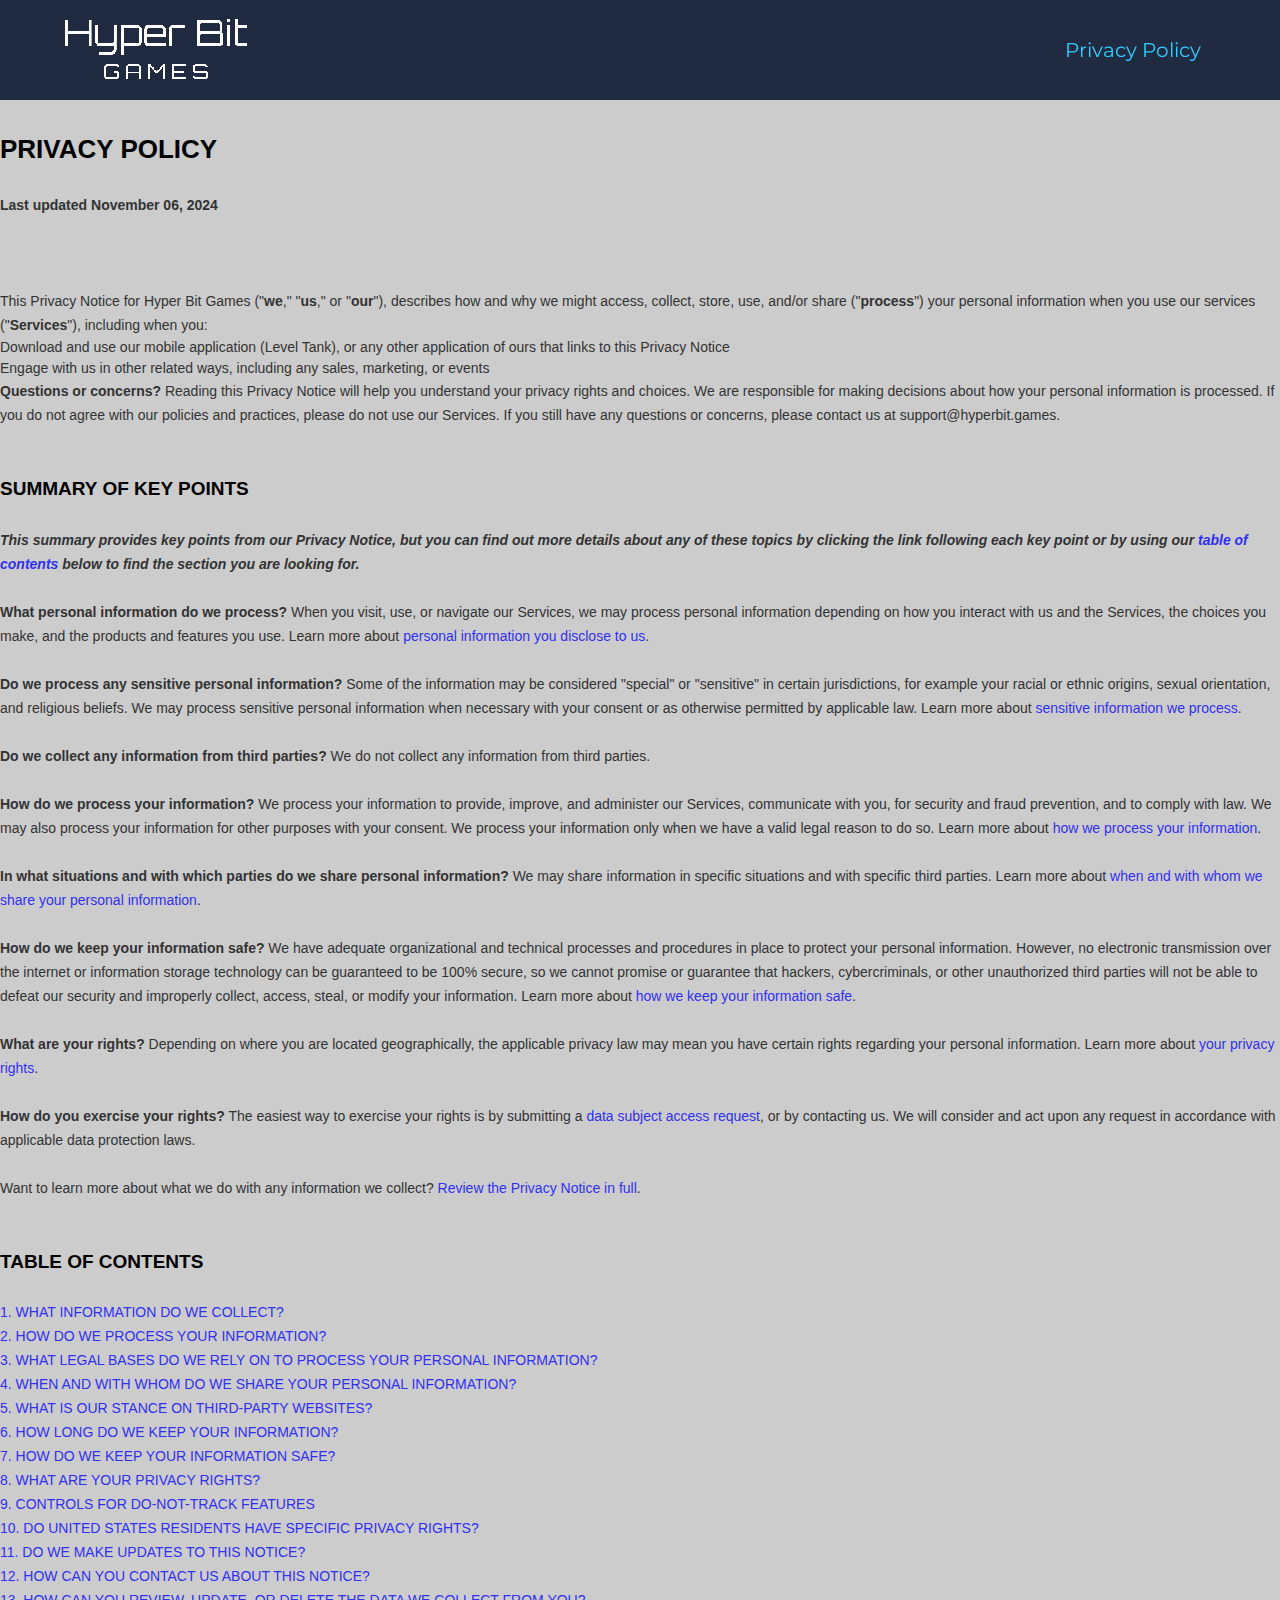
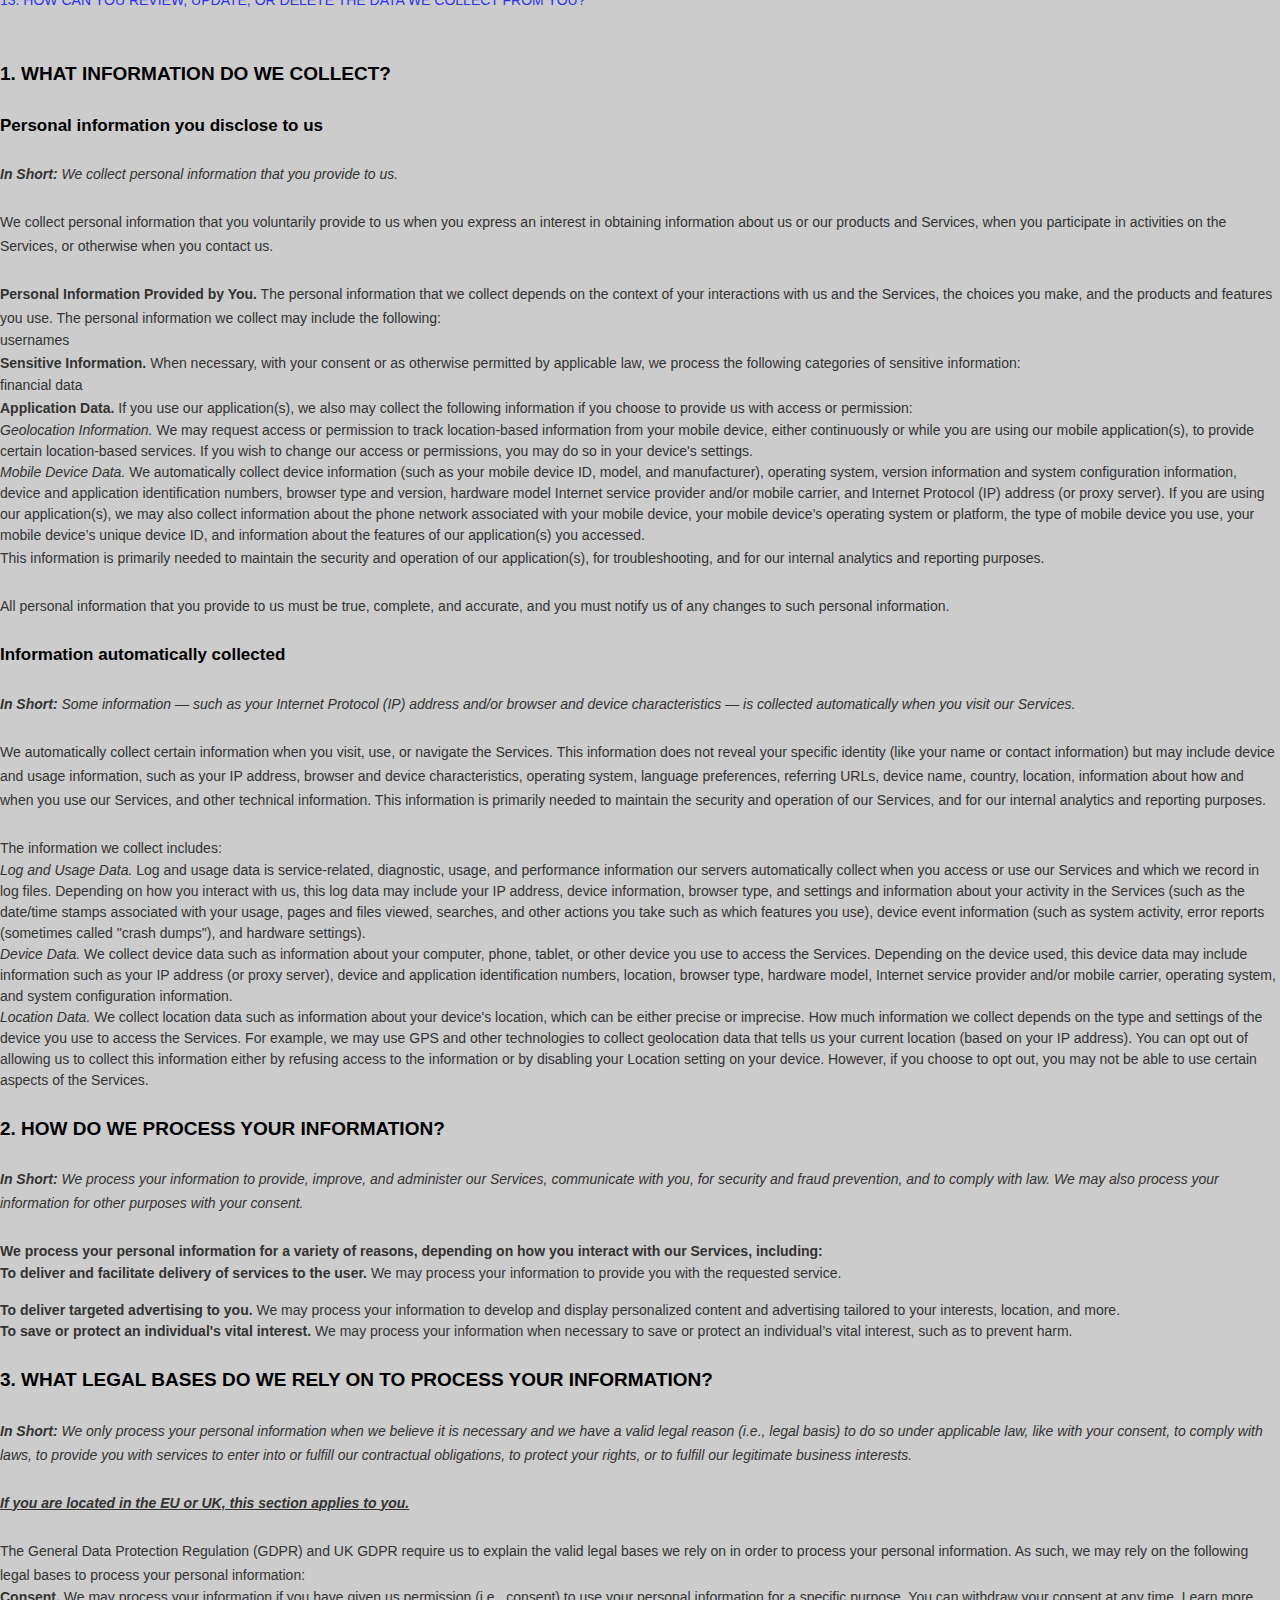
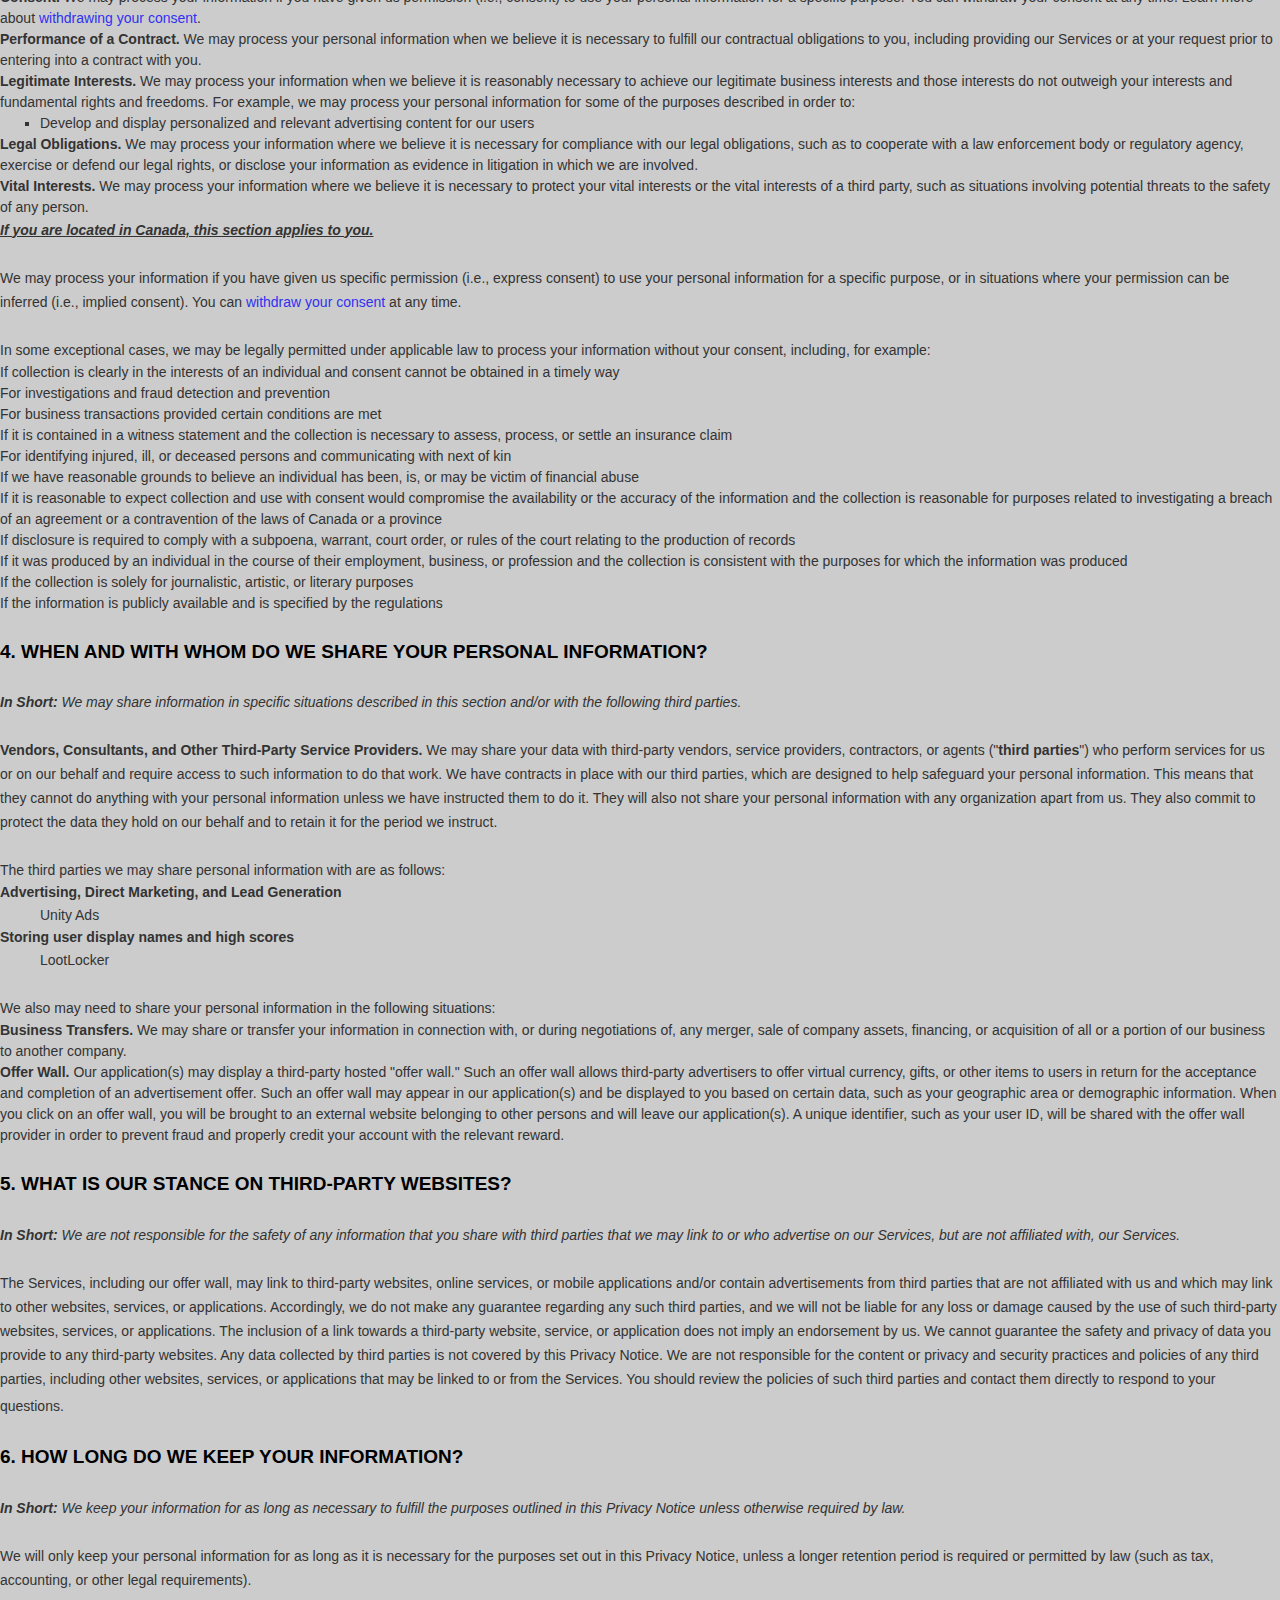
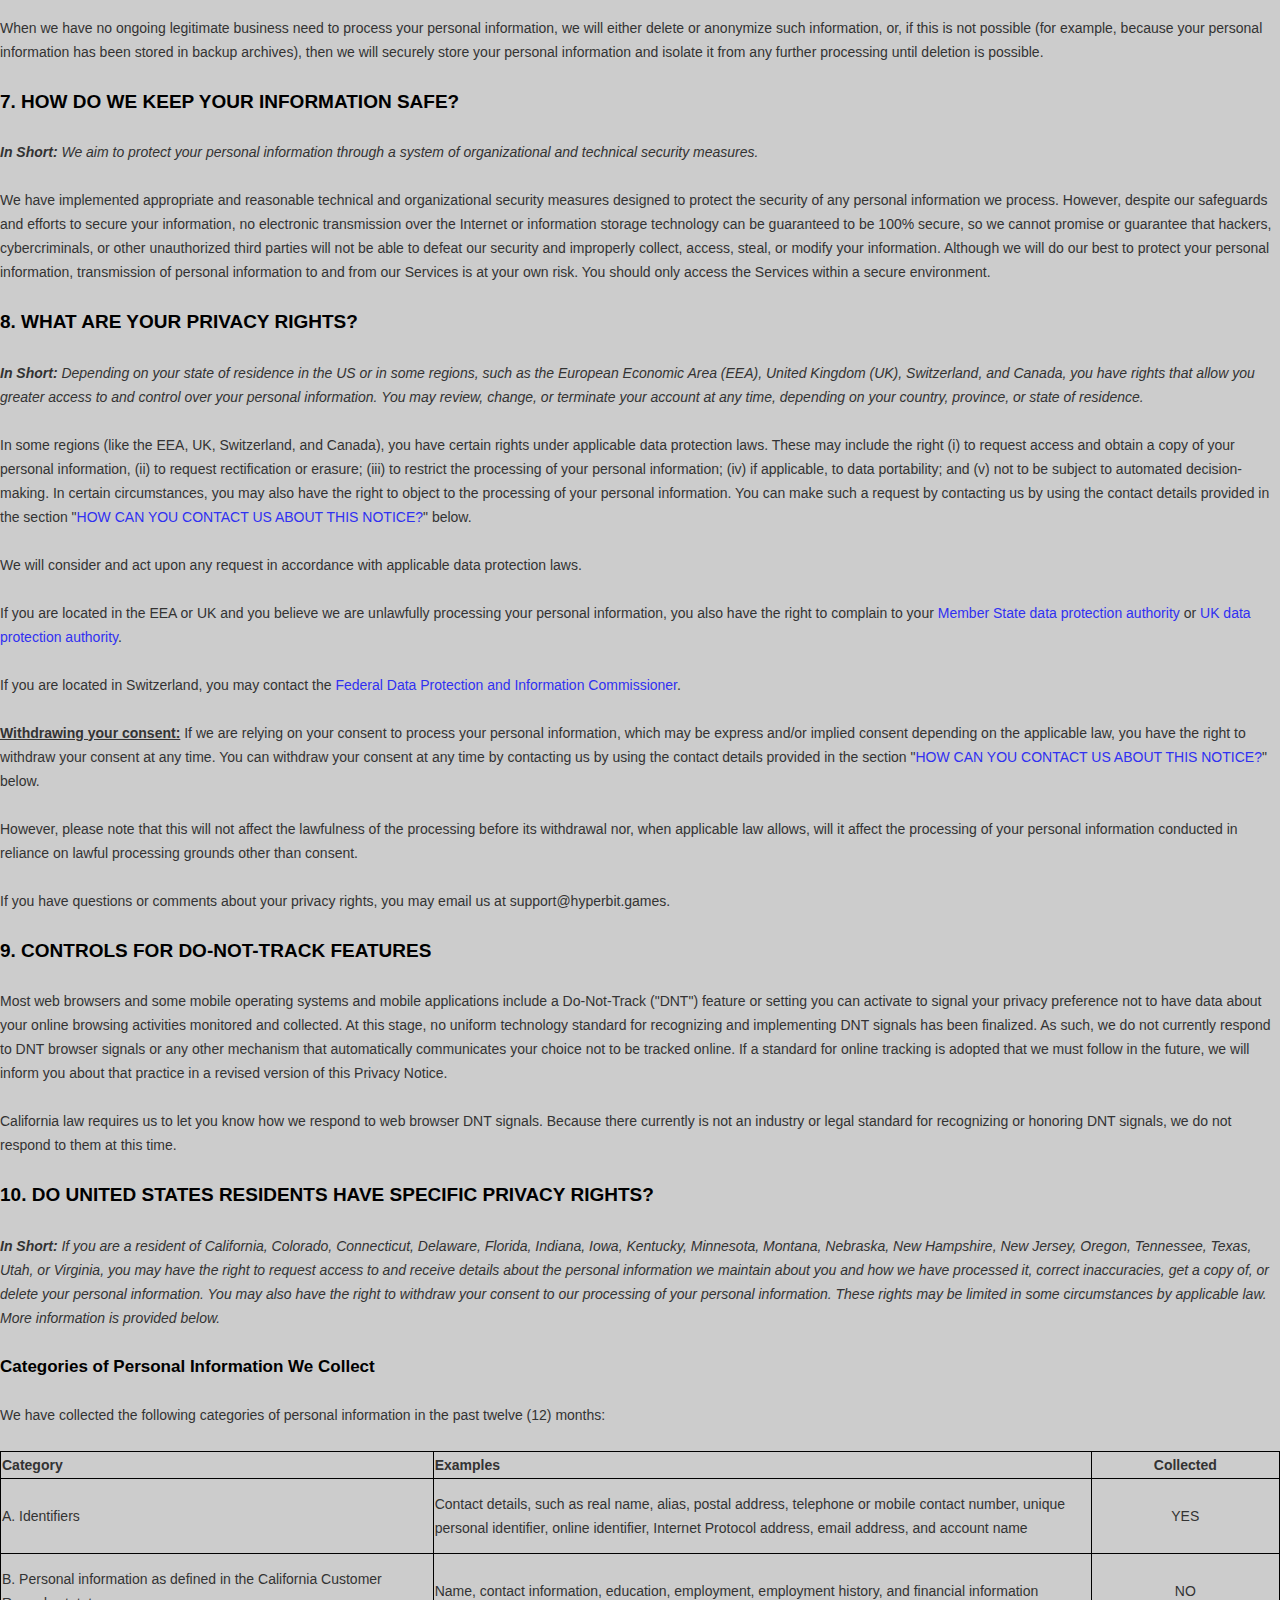
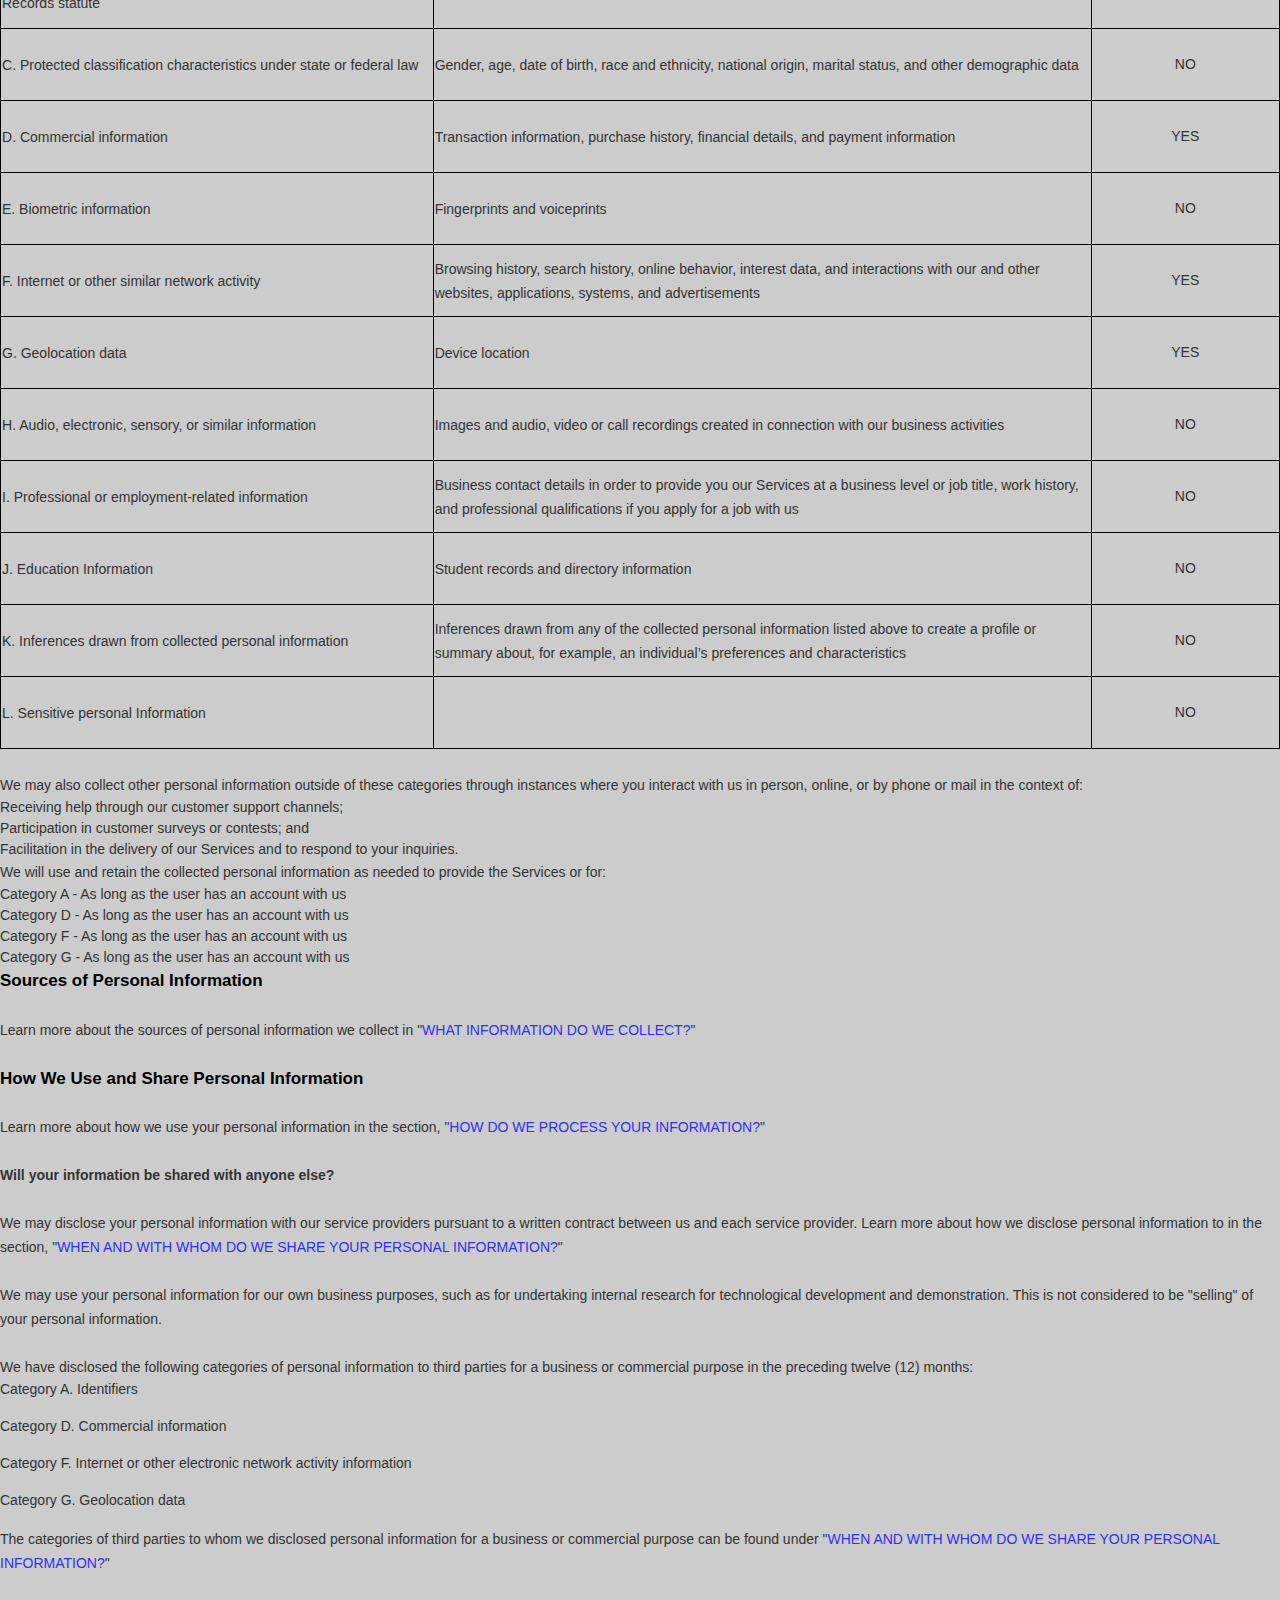
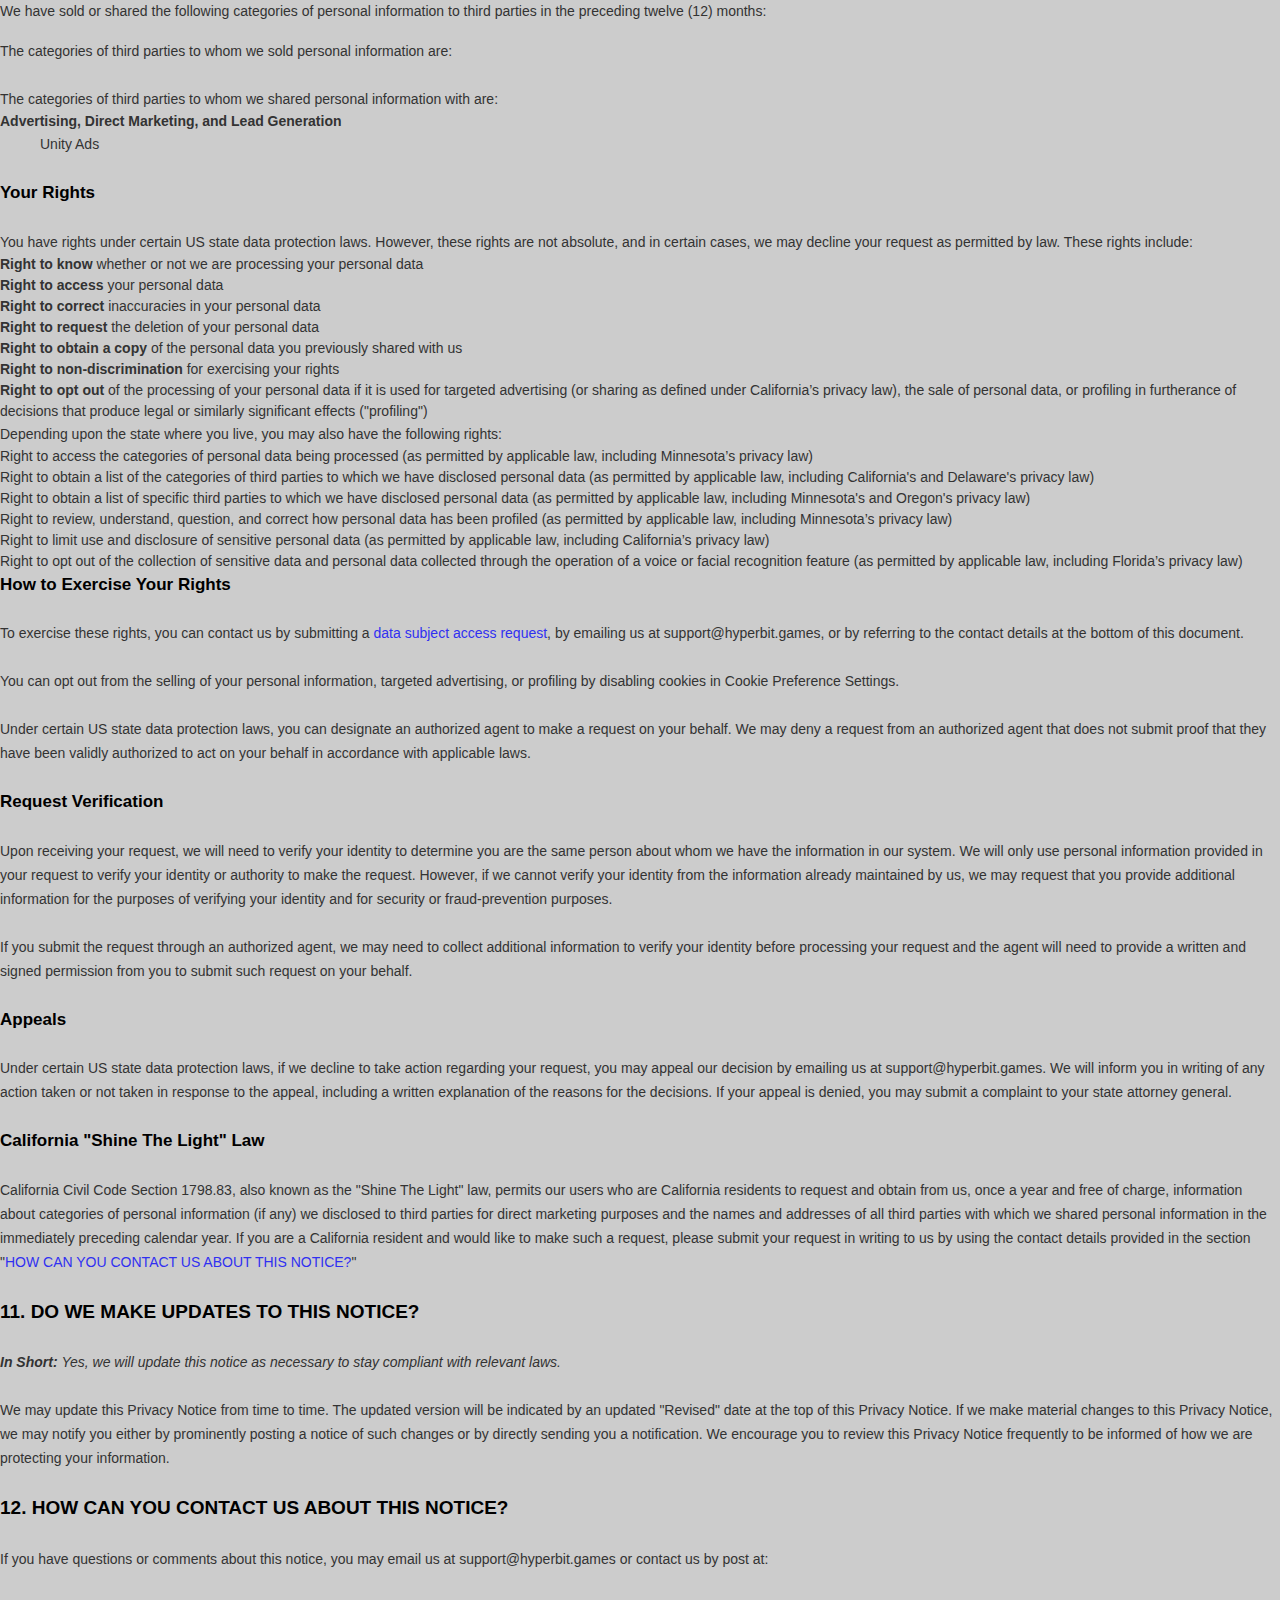
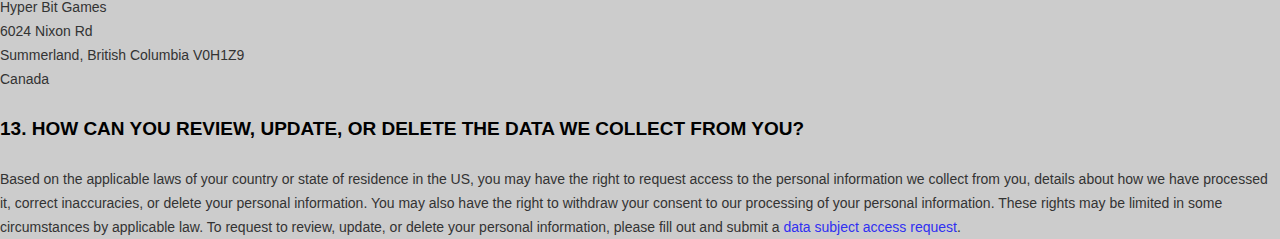
==== commit 615bd787: "updated privacy policy" ====
--- a/privacypolicy.html
+++ b/privacypolicy.html
@@ -15,13 +15,26 @@
     <link rel="stylesheet" href="thing.css">
   </head>
 
-<body>
+<body style="background-color:#CCCCCC;">
   <header class="main-header clearfix" role="header">
     <div class="logo">
       <a href="https://hyperbit.games"><img src="logo.png"></a>
     </div>
+    <div class="rightAlign">
+      <div><a href="https://hyperbit.games/privacypolicy/">Privacy Policy</a></div>
+    </div>
     <a href="#menu" class="menu-link"><i class="fa fa-bars"></i></a>
   </header>
+
+  <style>
+    .rightAlign {
+      position: absolute;
+      right: 0px;
+      width: 250px;
+      padding: 35px;
+      font-size: 20px;
+    }
+  </style>
 
   <style>
     [data-custom-class='body'], [data-custom-class='body'] * {
@@ -34,7 +47,7 @@
           }
   [data-custom-class='subtitle'], [data-custom-class='subtitle'] * {
             font-family: Arial !important;
-  color: #595959 !important;
+  color: #333333 !important;
   font-size: 14px !important;
           }
   [data-custom-class='heading_1'], [data-custom-class='heading_1'] * {
@@ -48,7 +61,7 @@
   color: #000000 !important;
           }
   [data-custom-class='body_text'], [data-custom-class='body_text'] * {
-            color: #595959 !important;
+            color: #333333 !important;
   font-size: 14px !important;
   font-family: Arial !important;
           }
@@ -59,10 +72,11 @@
   word-break: break-word !important;
           }
   </style>
-        <span style="display: block;margin: 0 auto 3.125rem;width: 15rem;height: 5rem;background: url([data-uri]) center no-repeat;"></span>
-
+        <span style="display: block;margin: 0 auto 3.125rem;width: 15rem;height: 5rem;background: url(data:image/svg+xml;base64,
+        [base64]) center no-repeat;"></span>
+  
         <div data-custom-class="body">
-        <div><strong><span style="font-size: 26px;"><span data-custom-class="title"><bdt class="block-component"></bdt><bdt class="question">PRIVACY POLICY</bdt><bdt class="statement-end-if-in-editor"></bdt></span></span></strong></div><div><br></div><div><span style="color: rgb(127, 127, 127);"><strong><span style="font-size: 15px;"><span data-custom-class="subtitle">Last updated <bdt class="question">October 14, 2024</bdt></span></span></strong></span></div><div><br></div><div><br></div><div><br></div><div style="line-height: 1.5;"><span style="color: rgb(127, 127, 127);"><span style="color: rgb(89, 89, 89); font-size: 15px;"><span data-custom-class="body_text">This Privacy Notice for <bdt class="question">Hyper Bit Games<bdt class="block-component"></bdt></bdt> (<bdt class="block-component"></bdt>"<strong>we</strong>," "<strong>us</strong>," or "<strong>our</strong>"<bdt class="statement-end-if-in-editor"></bdt></span><span data-custom-class="body_text">), describes how and why we might access, collect, store, use, and/or share (<bdt class="block-component"></bdt>"<strong>process</strong>"<bdt class="statement-end-if-in-editor"></bdt>) your personal information when you use our services (<bdt class="block-component"></bdt>"<strong>Services</strong>"<bdt class="statement-end-if-in-editor"></bdt>), including when you:</span></span></span><span style="font-size: 15px;"><span style="color: rgb(127, 127, 127);"><span data-custom-class="body_text"><span style="color: rgb(89, 89, 89);"><span data-custom-class="body_text"><bdt class="block-component"></bdt></span></span></span></span></span></span></span></span></li></ul><div><bdt class="block-component"><span style="font-size: 15px;"><span style="font-size: 15px;"><span style="color: rgb(127, 127, 127);"><span data-custom-class="body_text"><span style="color: rgb(89, 89, 89);"><span data-custom-class="body_text"><bdt class="block-component"></bdt></span></span></span></span></span></span></bdt></div><ul><li data-custom-class="body_text" style="line-height: 1.5;"><span style="font-size: 15px; color: rgb(89, 89, 89);"><span style="font-size: 15px; color: rgb(89, 89, 89);"><span data-custom-class="body_text">Download and use<bdt class="block-component"></bdt> our mobile application<bdt class="block-component"></bdt> (<bdt class="question">Level Tank)<span style="font-size: 15px; color: rgb(89, 89, 89);"><span style="font-size: 15px; color: rgb(89, 89, 89);"><span data-custom-class="body_text"><span style="font-size: 15px;"><span style="color: rgb(89, 89, 89);"><span data-custom-class="body_text"><span style="font-size: 15px;"><span style="color: rgb(89, 89, 89);"><bdt class="statement-end-if-in-editor">,</bdt></span></span></span></span></span></span></span></span></bdt></span><span data-custom-class="body_text"><span style="font-size: 15px;"><span style="color: rgb(89, 89, 89);"><span data-custom-class="body_text"><span style="font-size: 15px;"><span style="color: rgb(89, 89, 89);"><bdt class="statement-end-if-in-editor"><bdt class="block-component"> or any other application of ours that links to this Privacy Notice</bdt></bdt></span></span></span></span></span></span></span></span></li></ul><div style="line-height: 1.5;"><bdt class="block-component"><span style="font-size: 15px;"></span></bdt></li></ul><div style="line-height: 1.5;"><span style="font-size: 15px;"><span style="color: rgb(127, 127, 127);"><span data-custom-class="body_text"><span style="color: rgb(89, 89, 89);"><span data-custom-class="body_text"><bdt class="block-component"></bdt></span></span></span></span></span></div><ul><li data-custom-class="body_text" style="line-height: 1.5;"><span style="font-size: 15px; color: rgb(89, 89, 89);"><span style="font-size: 15px; color: rgb(89, 89, 89);"><span data-custom-class="body_text">Engage with us in other related ways, including any sales, marketing, or events<span style="font-size: 15px;"><span style="color: rgb(89, 89, 89);"><span data-custom-class="body_text"><span style="font-size: 15px;"><span style="color: rgb(89, 89, 89);"><bdt class="statement-end-if-in-editor"></bdt></span></span></span></span></span></span></span></span></li></ul><div style="line-height: 1.5;"><span style="font-size: 15px;"><span style="color: rgb(127, 127, 127);"><span data-custom-class="body_text"><strong>Questions or concerns? </strong>Reading this Privacy Notice will help you understand your privacy rights and choices. We are responsible for making decisions about how your personal information is processed. If you do not agree with our policies and practices, please do not use our Services.<bdt class="block-component"></bdt> If you still have any questions or concerns, please contact us at <bdt class="question">contact@hyperbit.games</bdt>.</span></span></span></div><div style="line-height: 1.5;"><br></div><div style="line-height: 1.5;"><br></div><div style="line-height: 1.5;"><strong><span style="font-size: 15px;"><span data-custom-class="heading_1">SUMMARY OF KEY POINTS</span></span></strong></div><div style="line-height: 1.5;"><br></div><div style="line-height: 1.5;"><span style="font-size: 15px;"><span data-custom-class="body_text"><strong><em>This summary provides key points from our Privacy Notice, but you can find out more details about any of these topics by clicking the link following each key point or by using our </em></strong></span></span><a data-custom-class="link" href="#toc"><span style="color: rgb(0, 58, 250); font-size: 15px;"><span data-custom-class="body_text"><strong><em>table of contents</em></strong></span></span></a><span style="font-size: 15px;"><span data-custom-class="body_text"><strong><em> below to find the section you are looking for.</em></strong></span></span></div><div style="line-height: 1.5;"><br></div><div style="line-height: 1.5;"><span style="font-size: 15px;"><span data-custom-class="body_text"><strong>What personal information do we process?</strong> When you visit, use, or navigate our Services, we may process personal information depending on how you interact with us and the Services, the choices you make, and the products and features you use. Learn more about </span></span><a data-custom-class="link" href="#personalinfo"><span style="color: rgb(0, 58, 250); font-size: 15px;"><span data-custom-class="body_text">personal information you disclose to us</span></span></a><span data-custom-class="body_text">.</span></div><div style="line-height: 1.5;"><br></div><div style="line-height: 1.5;"><span style="font-size: 15px;"><span data-custom-class="body_text"><strong>Do we process any sensitive personal information? </strong>Some of the information may be considered <bdt class="block-component"></bdt>"special" or "sensitive"<bdt class="statement-end-if-in-editor"></bdt> in certain jurisdictions, for example your racial or ethnic origins, sexual orientation, and religious beliefs. <bdt class="block-component"></bdt>We do not process sensitive personal information.<bdt class="else-block"></bdt></span></span></div><div style="line-height: 1.5;"><br></div><div style="line-height: 1.5;"><span style="font-size: 15px;"><span data-custom-class="body_text"><strong>Do we collect any information from third parties?</strong> <bdt class="block-component"></bdt>We do not collect any information from third parties.<bdt class="else-block"></bdt></span></span></div><div style="line-height: 1.5;"><br></div><div style="line-height: 1.5;"><span style="font-size: 15px;"><span data-custom-class="body_text"><strong>How do we process your information?</strong> We process your information to provide, improve, and administer our Services, communicate with you, for security and fraud prevention, and to comply with law. We may also process your information for other purposes with your consent. We process your information only when we have a valid legal reason to do so. Learn more about </span></span><a data-custom-class="link" href="#infouse"><span style="color: rgb(0, 58, 250); font-size: 15px;"><span data-custom-class="body_text">how we process your information</span></span></a><span data-custom-class="body_text">.</span></div><div style="line-height: 1.5;"><br></div><div style="line-height: 1.5;"><span style="font-size: 15px;"><span data-custom-class="body_text"><strong>In what situations and with which <bdt class="block-component"></bdt>parties do we share personal information?</strong> We may share information in specific situations and with specific <bdt class="block-component"></bdt>third parties. Learn more about </span></span><a data-custom-class="link" href="#whoshare"><span style="color: rgb(0, 58, 250); font-size: 15px;"><span data-custom-class="body_text">when and with whom we share your personal information</span></span></a><span style="font-size: 15px;"><span data-custom-class="body_text">.<bdt class="block-component"></bdt></span></span></div><div style="line-height: 1.5;"><br></div><div style="line-height: 1.5;"><span style="font-size: 15px;"><span data-custom-class="body_text"><strong>How do we keep your information safe?</strong> We have adequate <bdt class="block-component"></bdt>organizational<bdt class="statement-end-if-in-editor"></bdt> and technical processes and procedures in place to protect your personal information. However, no electronic transmission over the internet or information storage technology can be guaranteed to be 100% secure, so we cannot promise or guarantee that hackers, cybercriminals, or other <bdt class="block-component"></bdt>unauthorized<bdt class="statement-end-if-in-editor"></bdt> third parties will not be able to defeat our security and improperly collect, access, steal, or modify your information. Learn more about </span></span><a data-custom-class="link" href="#infosafe"><span style="color: rgb(0, 58, 250); font-size: 15px;"><span data-custom-class="body_text">how we keep your information safe</span></span></a><span data-custom-class="body_text">.</span><span style="font-size: 15px;"><span data-custom-class="body_text"><bdt class="statement-end-if-in-editor"></bdt></span></span></div><div style="line-height: 1.5;"><br></div><div style="line-height: 1.5;"><span style="font-size: 15px;"><span data-custom-class="body_text"><strong>What are your rights?</strong> Depending on where you are located geographically, the applicable privacy law may mean you have certain rights regarding your personal information. Learn more about </span></span><a data-custom-class="link" href="#privacyrights"><span style="color: rgb(0, 58, 250); font-size: 15px;"><span data-custom-class="body_text">your privacy rights</span></span></a><span data-custom-class="body_text">.</span></div><div style="line-height: 1.5;"><br></div><div style="line-height: 1.5;"><span style="font-size: 15px;"><span data-custom-class="body_text"><strong>How do you exercise your rights?</strong> The easiest way to exercise your rights is by <bdt class="block-component">submitting a </bdt></span></span><a data-custom-class="link" href="https://app.termly.io/notify/b992438a-03bf-47b9-b4a1-5ba23dfe5705" rel="noopener noreferrer" target="_blank"><span style="color: rgb(0, 58, 250); font-size: 15px;"><span data-custom-class="body_text">data subject access request</span></span></a><span style="font-size: 15px;"><span data-custom-class="body_text"><bdt class="block-component"></bdt>, or by contacting us. We will consider and act upon any request in accordance with applicable data protection laws.</span></span></div><div style="line-height: 1.5;"><br></div><div style="line-height: 1.5;"><span style="font-size: 15px;"><span data-custom-class="body_text">Want to learn more about what we do with any information we collect? </span></span><a data-custom-class="link" href="#toc"><span style="color: rgb(0, 58, 250); font-size: 15px;"><span data-custom-class="body_text">Review the Privacy Notice in full</span></span></a><span style="font-size: 15px;"><span data-custom-class="body_text">.</span></span></div><div style="line-height: 1.5;"><br></div><div style="line-height: 1.5;"><br></div><div id="toc" style="line-height: 1.5;"><span style="font-size: 15px;"><span style="color: rgb(127, 127, 127);"><span style="color: rgb(0, 0, 0);"><strong><span data-custom-class="heading_1">TABLE OF CONTENTS</span></strong></span></span></span></div><div style="line-height: 1.5;"><br></div><div style="line-height: 1.5;"><span style="font-size: 15px;"><a data-custom-class="link" href="#infocollect"><span style="color: rgb(0, 58, 250);">1. WHAT INFORMATION DO WE COLLECT?</span></a></span></div><div style="line-height: 1.5;"><span style="font-size: 15px;"><a data-custom-class="link" href="#infouse"><span style="color: rgb(0, 58, 250);">2. HOW DO WE PROCESS YOUR INFORMATION?<bdt class="block-component"></bdt></span></a></span></div><div style="line-height: 1.5;"><span style="font-size: 15px;"><a data-custom-class="link" href="#legalbases"><span style="color: rgb(0, 58, 250);">3. <span style="font-size: 15px;"><span style="color: rgb(0, 58, 250);">WHAT LEGAL BASES DO WE RELY ON TO PROCESS YOUR PERSONAL INFORMATION?</span></span><bdt class="statement-end-if-in-editor"></bdt></span></a></span></div><div style="line-height: 1.5;"><span style="font-size: 15px;"><span style="color: rgb(0, 58, 250);"><a data-custom-class="link" href="#whoshare">4. WHEN AND WITH WHOM DO WE SHARE YOUR PERSONAL INFORMATION?</a></span><span data-custom-class="body_text"><bdt class="block-component"></bdt></a><span style="color: rgb(127, 127, 127);"><span style="color: rgb(89, 89, 89);"><span data-custom-class="body_text"><span style="color: rgb(89, 89, 89);"><bdt class="block-component"></bdt></span></span></span></span><bdt class="block-component"></bdt></span></div><div style="line-height: 1.5;"><span style="font-size: 15px;"><span style="color: rgb(127, 127, 127);"><span style="color: rgb(89, 89, 89);"><span data-custom-class="body_text"><span style="color: rgb(89, 89, 89);"><span style="color: rgb(89, 89, 89);"><span style="color: rgb(89, 89, 89);"><bdt class="block-component"></bdt></span></span><bdt class="block-component"></bdt></span></span></span></span></span></div><div style="line-height: 1.5;"><span style="font-size: 15px;"><a data-custom-class="link" href="#inforetain"><span style="color: rgb(0, 58, 250);">5. HOW LONG DO WE KEEP YOUR INFORMATION?</span></a><span style="color: rgb(127, 127, 127);"><span style="color: rgb(89, 89, 89);"><span data-custom-class="body_text"><span style="color: rgb(89, 89, 89);"><span style="color: rgb(89, 89, 89);"><bdt class="block-component"></bdt></span></span></span></span></span></span></div><div style="line-height: 1.5;"><span style="font-size: 15px;"><a data-custom-class="link" href="#infosafe"><span style="color: rgb(0, 58, 250);">6. HOW DO WE KEEP YOUR INFORMATION SAFE?</span></a><span style="color: rgb(127, 127, 127);"><span style="color: rgb(89, 89, 89);"><span data-custom-class="body_text"><span style="color: rgb(89, 89, 89);"><bdt class="statement-end-if-in-editor"></bdt><bdt class="block-component"></bdt></span></span></span></span></span></div><div style="line-height: 1.5;"><span style="font-size: 15px;"><span style="color: rgb(0, 58, 250);"><a data-custom-class="link" href="#privacyrights">7. WHAT ARE YOUR PRIVACY RIGHTS?</a></span></span></div><div style="line-height: 1.5;"><span style="font-size: 15px;"><a data-custom-class="link" href="#DNT"><span style="color: rgb(0, 58, 250);">8. CONTROLS FOR DO-NOT-TRACK FEATURES<bdt class="block-component"></bdt></span></a></span></div><div style="line-height: 1.5;"><span style="font-size: 15px;"><a data-custom-class="link" href="#uslaws"><span style="color: rgb(0, 58, 250);">9. DO UNITED STATES RESIDENTS HAVE SPECIFIC PRIVACY RIGHTS?</span></a></span><bdt class="block-component"><span style="font-size: 15px;"><span data-custom-class="body_text"></span></bdt></span></div><div style="line-height: 1.5;"><bdt class="block-component"><span style="font-size: 15px;"></bdt><bdt class="block-component"></bdt><bdt class="block-component"></bdt><bdt class="block-component"></bdt><bdt class="block-component"></bdt><bdt class="block-component"></bdt><bdt class="block-component"></bdt><bdt class="block-component"></bdt><bdt class="block-component"></bdt><bdt class="block-component"></span></bdt></div><div style="line-height: 1.5;"><span style="font-size: 15px;"><a data-custom-class="link" href="#policyupdates"><span style="color: rgb(0, 58, 250);">10. DO WE MAKE UPDATES TO THIS NOTICE?</span></a></span></div><div style="line-height: 1.5;"><a data-custom-class="link" href="#contact"><span style="color: rgb(0, 58, 250); font-size: 15px;">11. HOW CAN YOU CONTACT US ABOUT THIS NOTICE?</span></a></div><div style="line-height: 1.5;"><a data-custom-class="link" href="#request"><span style="color: rgb(0, 58, 250);">12. HOW CAN YOU REVIEW, UPDATE, OR DELETE THE DATA WE COLLECT FROM YOU?</span></a></div><div style="line-height: 1.5;"><br></div><div style="line-height: 1.5;"><br></div><div id="infocollect" style="line-height: 1.5;"><span style="color: rgb(0, 0, 0);"><span style="color: rgb(0, 0, 0); font-size: 15px;"><span style="font-size: 15px; color: rgb(0, 0, 0);"><span style="font-size: 15px; color: rgb(0, 0, 0);"><span id="control" style="color: rgb(0, 0, 0);"><strong><span data-custom-class="heading_1">1. WHAT INFORMATION DO WE COLLECT?</span></strong></span></span></span></span></span></div><div style="line-height: 1.5;"><br></div><div id="personalinfo" style="line-height: 1.5;"><span data-custom-class="heading_2" style="color: rgb(0, 0, 0);"><span style="font-size: 15px;"><strong>Personal information you disclose to us</strong></span></span></div><div><div><br></div><div style="line-height: 1.5;"><span style="color: rgb(127, 127, 127);"><span style="color: rgb(89, 89, 89); font-size: 15px;"><span data-custom-class="body_text"><span style="font-size: 15px; color: rgb(89, 89, 89);"><span style="font-size: 15px; color: rgb(89, 89, 89);"><span data-custom-class="body_text"><strong><em>In Short:</em></strong></span></span></span></span><span data-custom-class="body_text"><span style="font-size: 15px; color: rgb(89, 89, 89);"><span style="font-size: 15px; color: rgb(89, 89, 89);"><span data-custom-class="body_text"><strong><em> </em></strong><em>We collect personal information that you provide to us.</em></span></span></span></span></span></span></div></div><div style="line-height: 1.5;"><br></div><div style="line-height: 1.5;"><span style="font-size: 15px; color: rgb(89, 89, 89);"><span style="font-size: 15px; color: rgb(89, 89, 89);"><span data-custom-class="body_text">We collect personal information that you voluntarily provide to us when you <span style="font-size: 15px;"><bdt class="block-component"></bdt></span></span><span data-custom-class="body_text">express an interest in obtaining information about us or our products and Services, when you participate in activities on the Services, or otherwise when you contact us.</span></span></span></span></div><div style="line-height: 1.5;"><br></div><div style="line-height: 1.5;"><span style="font-size: 15px; color: rgb(89, 89, 89);"><span style="font-size: 15px; color: rgb(89, 89, 89);"><span data-custom-class="body_text"><span style="font-size: 15px;"><bdt class="block-component"></bdt></span></span></span></span></div><div style="line-height: 1.5;"><span style="font-size: 15px; color: rgb(89, 89, 89);"><span style="font-size: 15px; color: rgb(89, 89, 89);"><span data-custom-class="body_text"><strong>Personal Information Provided by You.</strong> The personal information that we collect depends on the context of your interactions with us and the Services, the choices you make, and the products and features you use. The personal information we collect may include the following:<span style="font-size: 15px;"><span data-custom-class="body_text"><bdt class="forloop-component"></bdt></span></span></span></span></span></div><ul><li data-custom-class="body_text" style="line-height: 1.5;"><span style="font-size: 15px; color: rgb(89, 89, 89);"><span style="font-size: 15px; color: rgb(89, 89, 89);"><span data-custom-class="body_text"><span style="font-size: 15px;"><span data-custom-class="body_text"><bdt class="question">usernames</bdt></span></span></span></span></span></li></ul><div style="line-height: 1.5;"><span style="font-size: 15px; color: rgb(89, 89, 89);"><span style="font-size: 15px; color: rgb(89, 89, 89);"><span data-custom-class="body_text"><span style="font-size: 15px;"><span data-custom-class="body_text"><bdt class="forloop-component"></bdt></span></span></span></span></span></div><ul><li data-custom-class="body_text" style="line-height: 1.5;"><span style="font-size: 15px; color: rgb(89, 89, 89);"><span style="font-size: 15px; color: rgb(89, 89, 89);"><span data-custom-class="body_text"><span style="font-size: 15px;"><span data-custom-class="body_text"><bdt class="question">player data</bdt></span></span></span></span></span></li></ul><div style="line-height: 1.5;"><span style="font-size: 15px; color: rgb(89, 89, 89);"><span style="font-size: 15px; color: rgb(89, 89, 89);"><span data-custom-class="body_text"><span style="font-size: 15px;"><span data-custom-class="body_text"><bdt class="forloop-component"></bdt></span><span data-custom-class="body_text"><bdt class="statement-end-if-in-editor"></bdt></span></span></span></span></span></div><div id="sensitiveinfo" style="line-height: 1.5;"><span style="font-size: 15px;"><span data-custom-class="body_text"><strong>Sensitive Information.</strong> <bdt class="block-component"></bdt>We do not process sensitive information.</span></span></div><div style="line-height: 1.5;"><br></div><div style="line-height: 1.5;"><span style="font-size: 15px;"><span data-custom-class="body_text"><bdt class="else-block"></bdt></span></span><span style="font-size: 15px; color: rgb(89, 89, 89);"><span style="font-size: 15px; color: rgb(89, 89, 89);"><span data-custom-class="body_text"><span style="font-size: 15px;"><span data-custom-class="body_text"><bdt class="block-component"><bdt class="block-component"></bdt></bdt></span></span></span></span><bdt class="block-component"><bdt class="block-component"></span></span></bdt></div><div style="line-height: 1.5;"><span style="font-size: 15px; color: rgb(89, 89, 89);"><span style="font-size: 15px; color: rgb(89, 89, 89);"><span data-custom-class="body_text">All personal information that you provide to us must be true, complete, and accurate, and you must notify us of any changes to such personal information.</span></span></span></div><div style="line-height: 1.5;"><br></div><div style="line-height: 1.5;"><span style="font-size: 15px; color: rgb(89, 89, 89);"><span style="font-size: 15px; color: rgb(89, 89, 89);"><span data-custom-class="body_text"><bdt class="block-component"></bdt></bdt></span></span></span><bdt class="block-component"><span style="font-size: 15px;"></span></bdt></div><div style="line-height: 1.5;"><span style="font-size: 15px;"><strong><span data-custom-class="heading_2">Google API</span></strong></span></div><div style="line-height: 1.5;"><span style="font-size: 15px;"><br></span></div><div style="line-height: 1.5;"><span style="font-size: 15px;"><span data-custom-class="body_text">Our use of information received from Google APIs will adhere to </span></span><a data-custom-class="link" href="https://developers.google.com/terms/api-services-user-data-policy" rel="noopener noreferrer" target="_blank"><span style="color: rgb(0, 58, 250); font-size: 15px;"><span data-custom-class="body_text">Google API Services User Data Policy</span></span></a><span style="font-size: 15px;"><span data-custom-class="body_text">, including the </span></span><a data-custom-class="link" href="https://developers.google.com/terms/api-services-user-data-policy#limited-use" rel="noopener noreferrer" target="_blank"><span style="color: rgb(0, 58, 250); font-size: 15px;"><span data-custom-class="body_text">Limited Use requirements</span></span></a><span style="font-size: 15px;"><span data-custom-class="body_text">.</span><br></span></div><div><span style="font-size: 15px;"><br></span></div><div style="line-height: 1.5;"><bdt class="statement-end-if-in-editor"><span style="font-size: 15px;"></span></bdt><span style="font-size: 15px; color: rgb(89, 89, 89);"><span style="font-size: 15px; color: rgb(89, 89, 89);"><span data-custom-class="body_text"><span style="color: rgb(89, 89, 89); font-size: 15px;"><span data-custom-class="body_text"><span style="color: rgb(89, 89, 89); font-size: 15px;"><span data-custom-class="body_text"><bdt class="statement-end-if-in-editor"><bdt class="block-component"></bdt></bdt></span></span></span></span></bdt></span></span></span></span></span></span></span></span><span style="font-size: 15px;"><span data-custom-class="body_text"><bdt class="block-component"></bdt></span></span></div><div style="line-height: 1.5;"><br></div><div id="infouse" style="line-height: 1.5;"><span style="color: rgb(127, 127, 127);"><span style="color: rgb(89, 89, 89); font-size: 15px;"><span style="font-size: 15px; color: rgb(89, 89, 89);"><span style="font-size: 15px; color: rgb(89, 89, 89);"><span id="control" style="color: rgb(0, 0, 0);"><strong><span data-custom-class="heading_1">2. HOW DO WE PROCESS YOUR INFORMATION?</span></strong></span></span></span></span></span></div><div><div style="line-height: 1.5;"><br></div><div style="line-height: 1.5;"><span style="color: rgb(127, 127, 127);"><span style="color: rgb(89, 89, 89); font-size: 15px;"><span data-custom-class="body_text"><span style="font-size: 15px; color: rgb(89, 89, 89);"><span style="font-size: 15px; color: rgb(89, 89, 89);"><span data-custom-class="body_text"><strong><em>In Short: </em></strong><em>We process your information to provide, improve, and administer our Services, communicate with you, for security and fraud prevention, and to comply with law. We may also process your information for other purposes with your consent.</em></span></span></span></span></span></span></div></div><div style="line-height: 1.5;"><br></div><div style="line-height: 1.5;"><span style="font-size: 15px; color: rgb(89, 89, 89);"><span style="font-size: 15px; color: rgb(89, 89, 89);"><span data-custom-class="body_text"><strong>We process your personal information for a variety of reasons, depending on how you interact with our Services, including:</strong><bdt class="block-component"></bdt></span></span></span></span></span></span></span></span></span></span></span></span></li></ul><div style="line-height: 1.5;"><span style="font-size: 15px; color: rgb(89, 89, 89);"><span style="font-size: 15px; color: rgb(89, 89, 89);"><span data-custom-class="body_text"><bdt class="block-component"></bdt></span></span></span></span></span></span></span></span></span></span></span></span></span></span></span></li></ul><div style="line-height: 1.5;"><span style="font-size: 15px; color: rgb(89, 89, 89);"><span style="font-size: 15px; color: rgb(89, 89, 89);"><span data-custom-class="body_text"><bdt class="block-component"></bdt></span></span></span></span></span></span></span></span></span></span></span></span></span></span></span></span></span></span></span></span></span></li></ul><div style="line-height: 1.5;"><span style="font-size: 15px; color: rgb(89, 89, 89);"><span style="font-size: 15px; color: rgb(89, 89, 89);"><span data-custom-class="body_text"><bdt class="block-component"></bdt></span></span></span></span></span></span></span></span></span></span></span></span></li></ul><div style="line-height: 1.5;"><span style="font-size: 15px; color: rgb(89, 89, 89);"><span style="font-size: 15px; color: rgb(89, 89, 89);"><span data-custom-class="body_text"><bdt class="block-component"></bdt></span></span></span></li></ul><div style="line-height: 1.5;"><bdt class="block-component"><span style="font-size: 15px;"></bdt></span></span></span></span></span></span></li></ul><div style="line-height: 1.5;"><bdt class="block-component"><span style="font-size: 15px;"></bdt></span></span></span></span></span></span></span></span></span></li></ul><div style="line-height: 1.5;"><bdt class="block-component"><span style="font-size: 15px;"></bdt></span></span></span></span></span></span></span></span></span></span></span></span></li></ul><div style="line-height: 1.5;"><bdt class="block-component"><span style="font-size: 15px;"><span data-custom-class="body_text"></span></span></bdt></li></ul><p style="font-size: 15px; line-height: 1.5;"><bdt class="block-component"><span style="font-size: 15px;"></bdt></span></span></span></span></span></span></span></span></span></span></span></li></ul><p style="font-size: 15px; line-height: 1.5;"><bdt class="block-component"><span style="font-size: 15px;"></bdt></span></span></span></span></span></span></span></span></span></span></span></li></ul><p style="font-size: 15px; line-height: 1.5;"><bdt class="block-component"></bdt></span></span></span></span></span></span></span></span></span></span></span></li></ul><p style="font-size: 15px; line-height: 1.5;"><bdt class="block-component"></bdt></span></span></span></span></span></span></span></span></span></span></span></li></ul><div style="line-height: 1.5;"><bdt class="block-component"><span style="font-size: 15px;"><span data-custom-class="body_text"></span></bdt></span></li></ul><div style="line-height: 1.5;"><bdt class="block-component"><span style="font-size: 15px;"></bdt></span></span></span></li></ul><div style="line-height: 1.5;"><bdt class="block-component"><span style="font-size: 15px;"></bdt></span></span></span></li></ul><div style="line-height: 1.5;"><span style="font-size: 15px;"><bdt class="block-component"><span data-custom-class="body_text"></bdt></span></span></li></ul><div style="line-height: 1.5;"><bdt class="block-component"><span style="font-size: 15px;"><span data-custom-class="body_text"></bdt></span></span></li></ul><div style="line-height: 1.5;"><bdt class="block-component"><span style="font-size: 15px;"><span data-custom-class="body_text"></span></span></bdt></li></ul><div style="line-height: 1.5;"><bdt class="block-component"><span style="font-size: 15px;"><span data-custom-class="body_text"></span></span></bdt></li></ul><div style="line-height: 1.5;"><bdt class="block-component"><span style="font-size: 15px;"><span data-custom-class="body_text"></span></span></bdt></li></ul><div style="line-height: 1.5;"><bdt class="block-component"><span style="font-size: 15px;"><span data-custom-class="body_text"></span></span></bdt></li></ul><div style="line-height: 1.5;"><bdt class="block-component"><span style="font-size: 15px;"><span data-custom-class="body_text"></span></span></bdt></li></ul><div style="line-height: 1.5;"><bdt class="block-component"><span style="font-size: 15px;"><span data-custom-class="body_text"></span></span></bdt></li></ul><div style="line-height: 1.5;"><bdt class="block-component"><span style="font-size: 15px;"><span data-custom-class="body_text"></bdt></span></span></li></ul><div style="line-height: 1.5;"><bdt class="block-component"><span style="font-size: 15px;"><span data-custom-class="body_text"></bdt></span></span></li></ul><div style="line-height: 1.5;"><bdt class="block-component"><span style="font-size: 15px;"><span data-custom-class="body_text"></bdt></span></span></li></ul><div style="line-height: 1.5;"><bdt class="block-component"><span style="font-size: 15px;"><span data-custom-class="body_text"></span></span></bdt></div><ul><li data-custom-class="body_text" style="line-height: 1.5;"><span data-custom-class="body_text"><span style="font-size: 15px;"><strong>To save or protect an individual's vital interest.</strong> We may process your information when necessary to save or protect an individual’s vital interest, such as to prevent harm.</span></span><bdt class="statement-end-if-in-editor"><span style="font-size: 15px;"><span data-custom-class="body_text"></span></span></bdt></li></ul><div style="line-height: 1.5;"><bdt class="block-component"><span style="font-size: 15px;"><span data-custom-class="body_text"></span></span></bdt><bdt class="block-component"><span style="font-size: 15px;"><span data-custom-class="body_text"></bdt></span></span><bdt class="block-component"><span style="font-size: 15px;"><span data-custom-class="body_text"></span></span></bdt><bdt class="block-component"><span style="font-size: 15px;"><span data-custom-class="body_text"></span></span></bdt></div><div style="line-height: 1.5;"><br></div><div id="legalbases" style="line-height: 1.5;"><strong><span style="font-size: 15px;"><span data-custom-class="heading_1">3. WHAT LEGAL BASES DO WE RELY ON TO PROCESS YOUR INFORMATION?</span></span></strong></div><div style="line-height: 1.5;"><br></div><div style="line-height: 1.5;"><em><span style="font-size: 15px;"><span data-custom-class="body_text"><strong>In Short: </strong>We only process your personal information when we believe it is necessary and we have a valid legal reason (i.e.<bdt class="block-component"></bdt>,<bdt class="statement-end-if-in-editor"></bdt> legal basis) to do so under applicable law, like with your consent, to comply with laws, to provide you with services to enter into or <bdt class="block-component"></bdt>fulfill<bdt class="statement-end-if-in-editor"></bdt> our contractual obligations, to protect your rights, or to <bdt class="block-component"></bdt>fulfill<bdt class="statement-end-if-in-editor"></bdt> our legitimate business interests.</span></span></em></div><div style="line-height: 1.5;"><br></div><div style="line-height: 1.5;"><span style="font-size: 15px;"><span data-custom-class="body_text"><bdt class="block-component"></bdt></span><span data-custom-class="body_text"><bdt class="block-component"></bdt></span></span></div><div style="line-height: 1.5;"><em><span style="font-size: 15px;"><span data-custom-class="body_text"><strong><u>If you are located in the EU or UK, this section applies to you.</u></strong></span></span></em></div><div style="line-height: 1.5;"><br></div><div style="line-height: 1.5;"><span style="font-size: 15px;"><span data-custom-class="body_text"><bdt class="statement-end-if-in-editor"></bdt></span></span></div><div style="line-height: 1.5;"><span style="font-size: 15px;"><span data-custom-class="body_text">The General Data Protection Regulation (GDPR) and UK GDPR require us to explain the valid legal bases we rely on in order to process your personal information. As such, we may rely on the following legal bases to process your personal information:</span></span></div><ul><li data-custom-class="body_text" style="line-height: 1.5;"><span style="font-size: 15px;"><span data-custom-class="body_text"><strong>Consent. </strong>We may process your information if you have given us permission (i.e.<bdt class="block-component"></bdt>,<bdt class="statement-end-if-in-editor"></bdt> consent) to use your personal information for a specific purpose. You can withdraw your consent at any time. Learn more about </span></span><a data-custom-class="link" href="#withdrawconsent"><span style="color: rgb(0, 58, 250); font-size: 15px;"><span data-custom-class="body_text">withdrawing your consent</span></span></a><span data-custom-class="body_text">.</span></li></ul><div style="line-height: 1.5;"><bdt class="block-component"><span style="font-size: 15px;"><span data-custom-class="body_text"></span></span></bdt></li></ul><div style="line-height: 1.5;"><bdt class="block-component"><span style="font-size: 15px;"><span data-custom-class="body_text"></span></span></bdt><bdt class="block-component"><span style="font-size: 15px;"><span data-custom-class="body_text"></span></span></bdt></div><ul><li data-custom-class="body_text" style="line-height: 1.5;"><span data-custom-class="body_text"><span style="font-size: 15px;"><strong>Legal Obligations.</strong> We may process your information where we believe it is necessary for compliance with our legal obligations, such as to cooperate with a law enforcement body or regulatory agency, exercise or defend our legal rights, or disclose your information as evidence in litigation in which we are involved.<bdt class="statement-end-if-in-editor"></bdt><br></span></span></li></ul><div style="line-height: 1.5;"><bdt class="block-component"><span style="font-size: 15px;"><span data-custom-class="body_text"></span></span></bdt></div><ul><li data-custom-class="body_text" style="line-height: 1.5;"><span data-custom-class="body_text"><span style="font-size: 15px;"><strong>Vital Interests.</strong> We may process your information where we believe it is necessary to protect your vital interests or the vital interests of a third party, such as situations involving potential threats to the safety of any person.</span></span><bdt class="statement-end-if-in-editor"><span style="font-size: 15px;"><span data-custom-class="body_text"></span></span></bdt></li></ul><div style="line-height: 1.5;"><bdt class="block-component"><span style="font-size: 15px;"><span data-custom-class="body_text"></span></span></bdt><span data-custom-class="body_text"><span style="font-size: 15px;"><bdt class="block-component"><bdt class="block-component"></bdt></bdt></span></span></div><div style="line-height: 1.5;"><span data-custom-class="body_text"><span style="font-size: 15px;"><strong><u><em>If you are located in Canada, this section applies to you.</em></u></strong></span></span></div><div style="line-height: 1.5;"><br></div><div style="line-height: 1.5;"><span data-custom-class="body_text"><span style="font-size: 15px;"><bdt class="statement-end-if-in-editor"></bdt></span></span></div><div style="line-height: 1.5;"><span data-custom-class="body_text"><span style="font-size: 15px;">We may process your information if you have given us specific permission (i.e.<bdt class="block-component"></bdt>,<bdt class="statement-end-if-in-editor"></bdt> express consent) to use your personal information for a specific purpose, or in situations where your permission can be inferred (i.e.<bdt class="block-component"></bdt>,<bdt class="statement-end-if-in-editor"></bdt> implied consent). You can </span></span><a data-custom-class="link" href="#withdrawconsent"><span data-custom-class="body_text"><span style="color: rgb(0, 58, 250); font-size: 15px;">withdraw your consent</span></span></a><span data-custom-class="body_text"><span style="font-size: 15px;"> at any time.</span></span></div><div style="line-height: 1.5;"><br></div><div style="line-height: 1.5;"><span data-custom-class="body_text"><span style="font-size: 15px;">In some exceptional cases, we may be legally permitted under applicable law to process your information without your consent, including, for example:</span></span></div><ul><li data-custom-class="body_text" style="line-height: 1.5;"><span data-custom-class="body_text"><span style="font-size: 15px;">If collection is clearly in the interests of an individual and consent cannot be obtained in a timely way</span></span></li></ul><div style="line-height: 1.5;"><span data-custom-class="body_text"><span style="font-size: 15px;"><bdt class="block-component"></bdt></span></span></div><ul><li data-custom-class="body_text" style="line-height: 1.5;"><span data-custom-class="body_text"><span style="font-size: 15px;">For investigations and fraud detection and prevention<bdt class="statement-end-if-in-editor"></bdt></span></span></li></ul><div style="line-height: 1.5;"><bdt class="block-component"><span style="font-size: 15px;"><span data-custom-class="body_text"></span></span></bdt></div><ul><li data-custom-class="body_text" style="line-height: 1.5;"><span data-custom-class="body_text"><span style="font-size: 15px;">For business transactions provided certain conditions are met</span></span><bdt class="statement-end-if-in-editor"><span style="font-size: 15px;"><span data-custom-class="body_text"></span></span></bdt></li></ul><div style="line-height: 1.5;"><bdt class="block-component"><span style="font-size: 15px;"><span data-custom-class="body_text"></span></span></bdt></div><ul><li data-custom-class="body_text" style="line-height: 1.5;"><span data-custom-class="body_text"><span style="font-size: 15px;">If it is contained in a witness statement and the collection is necessary to assess, process, or settle an insurance claim</span></span><bdt class="statement-end-if-in-editor"><span style="font-size: 15px;"><span data-custom-class="body_text"></span></span></bdt></li></ul><div style="line-height: 1.5;"><bdt class="block-component"><span style="font-size: 15px;"><span data-custom-class="body_text"></span></span></bdt></div><ul><li data-custom-class="body_text" style="line-height: 1.5;"><span data-custom-class="body_text"><span style="font-size: 15px;">For identifying injured, ill, or deceased persons and communicating with next of kin</span></span><bdt class="statement-end-if-in-editor"><span style="font-size: 15px;"><span data-custom-class="body_text"></span></span></bdt></li></ul><div style="line-height: 1.5;"><span data-custom-class="body_text"><span style="font-size: 15px;"><bdt class="block-component"></bdt></span></span></div><ul><li data-custom-class="body_text" style="line-height: 1.5;"><span data-custom-class="body_text"><span style="font-size: 15px;">If we have reasonable grounds to believe an individual has been, is, or may be victim of financial abuse<bdt class="statement-end-if-in-editor"></bdt></span></span></li></ul><div style="line-height: 1.5;"><span data-custom-class="body_text"><span style="font-size: 15px;"><bdt class="block-component"></bdt></span></span></div><ul><li data-custom-class="body_text" style="line-height: 1.5;"><span data-custom-class="body_text"><span style="font-size: 15px;">If it is reasonable to expect collection and use with consent would compromise the availability or the accuracy of the information and the collection is reasonable for purposes related to investigating a breach of an agreement or a contravention of the laws of Canada or a province<bdt class="statement-end-if-in-editor"></bdt></span></span></li></ul><div style="line-height: 1.5;"><span data-custom-class="body_text"><span style="font-size: 15px;"><bdt class="block-component"></bdt></span></span></div><ul><li data-custom-class="body_text" style="line-height: 1.5;"><span data-custom-class="body_text"><span style="font-size: 15px;">If disclosure is required to comply with a subpoena, warrant, court order, or rules of the court relating to the production of records<bdt class="statement-end-if-in-editor"></bdt></span></span></li></ul><div style="line-height: 1.5;"><bdt class="block-component"><span style="font-size: 15px;"><span data-custom-class="body_text"></span></span></bdt></div><ul><li data-custom-class="body_text" style="line-height: 1.5;"><span style="font-size: 15px;"><span data-custom-class="body_text">If it was produced by an individual in the course of their employment, business, or profession and the collection is consistent with the purposes for which the information was produced<bdt class="statement-end-if-in-editor"></bdt></span></span></li></ul><div style="line-height: 1.5;"><span style="font-size: 15px;"><span data-custom-class="body_text"><bdt class="block-component"></bdt></span></span></div><ul><li data-custom-class="body_text" style="line-height: 1.5;"><span style="font-size: 15px;"><span data-custom-class="body_text">If the collection is solely for journalistic, artistic, or literary purposes<bdt class="statement-end-if-in-editor"></bdt></span></span></li></ul><div style="line-height: 1.5;"><span style="font-size: 15px;"><span data-custom-class="body_text"><bdt class="block-component"></bdt></span></span></div><ul><li data-custom-class="body_text" style="line-height: 1.5;"><span style="font-size: 15px;"><span data-custom-class="body_text">If the information is publicly available and is specified by the regulations</span><bdt class="statement-end-if-in-editor"><span data-custom-class="body_text"></span></bdt></span></li></ul><div style="line-height: 1.5;"><bdt class="statement-end-if-in-editor"><span style="font-size: 15px;"><span data-custom-class="body_text"></span></span></bdt><bdt class="statement-end-if-in-editor"><span style="font-size: 15px;"><span data-custom-class="body_text"></span></span></bdt></div><div style="line-height: 1.5;"><br></div><div id="whoshare" style="line-height: 1.5;"><span style="color: rgb(127, 127, 127);"><span style="color: rgb(89, 89, 89); font-size: 15px;"><span style="font-size: 15px; color: rgb(89, 89, 89);"><span style="font-size: 15px; color: rgb(89, 89, 89);"><span id="control" style="color: rgb(0, 0, 0);"><strong><span data-custom-class="heading_1">4. WHEN AND WITH WHOM DO WE SHARE YOUR PERSONAL INFORMATION?</span></strong></span></span></span></span></span></div><div style="line-height: 1.5;"><br></div><div style="line-height: 1.5;"><span style="font-size: 15px; color: rgb(89, 89, 89);"><span style="font-size: 15px; color: rgb(89, 89, 89);"><span data-custom-class="body_text"><strong><em>In Short:</em></strong><em> We may share information in specific situations described in this section and/or with the following <bdt class="block-component"></bdt>third parties.</em></span></span></span></div><div style="line-height: 1.5;"><span style="font-size: 15px; color: rgb(89, 89, 89);"><span style="font-size: 15px; color: rgb(89, 89, 89);"><span data-custom-class="body_text"><bdt class="block-component"></bdt></span></span></span></div><div style="line-height: 1.5;"><br></div><div style="line-height: 1.5;"><span style="font-size: 15px;"><span data-custom-class="body_text"><strong>Vendors, Consultants, and Other Third-Party Service Providers.</strong> We may share your data with third-party vendors, service providers, contractors, or agents (<bdt class="block-component"></bdt>"<strong>third parties</strong>"<bdt class="statement-end-if-in-editor"></bdt>) who perform services for us or on our behalf and require access to such information to do that work. <bdt class="block-component"></bdt>We have contracts in place with our third parties, which are designed to help safeguard your personal information. This means that they cannot do anything with your personal information unless we have instructed them to do it. They will also not share your personal information with any <bdt class="block-component"></bdt>organization<bdt class="statement-end-if-in-editor"></bdt> apart from us. They also commit to pr</span><span data-custom-class="body_text">otect the data they hold on our behalf and to retain it for the period we instruct.<bdt class="statement-end-if-in-editor"></bdt></span><bdt class="block-component"></bdt></span></div><div style="line-height: 1.5;"><br></div><div style="line-height: 1.5;"><span style="font-size: 15px;"><span data-custom-class="body_text">The <bdt class="block-component"></bdt>third parties we may share personal information with are as follows:</span></span><span style="font-size: 15px; color: rgb(89, 89, 89);"><span style="font-size: 15px; color: rgb(89, 89, 89);"><span data-custom-class="body_text"><bdt class="block-component"></bdt></span></span></span></span></span></span></span></span></span></span></span></span></bdt></span></span></span></bdt></span></span></span></span></span></span><span data-custom-class="body_text"><bdt class="block-component"></bdt></span></span></span></span></span></span></span></span><bdt class="block-component"></bdt></span></span></span></span></span></span></span></span><span style="font-size: 15px;"><bdt class="block-component"></bdt></span><bdt class="block-component"></bdt></span></span></span></span></span></span></span></span><bdt class="block-component"></bdt></span></span></span></span></span></span></span></span><bdt class="block-component"></bdt></span></span></span></span></span></span></span></span><bdt class="block-component"></bdt></span></span></span></span></span></span></span></span><bdt class="block-component"></bdt></span></span></span></span></span></span></span></span><bdt class="block-component"></bdt></span></span></span></span></span></span></span></span><bdt class="block-component"></bdt></span></span></span></span></span></span></span></span><bdt class="block-component"></bdt></span></span></span></span></span></span></span></span><bdt class="block-component"></bdt></span></span></span></span></span></span></span></span><bdt class="block-component"></bdt></span></span></span></span></span></span></span></span><bdt class="block-component"></bdt></span></span></span></span></span></span></span></span><bdt class="block-component"></bdt></span></span></span></span></span></span></span></span><bdt class="block-component"></bdt></span></span></span></span></span></span></span></span><bdt class="block-component"></bdt></span></span></span></span></span></span></span></span><bdt class="block-component"></bdt></span></span></span></span></span></span></span></span><span data-custom-class="body_text"></span><span data-custom-class="body_text"></span><span data-custom-class="body_text"></span><span data-custom-class="body_text"></span><span data-custom-class="body_text"></span><span data-custom-class="body_text"><bdt class="forloop-component"></bdt></span></div><ul><li data-custom-class="body_text" style="line-height: 1.5;"><span style="font-size: 15px; color: rgb(89, 89, 89);"><span style="font-size: 15px; color: rgb(89, 89, 89);"><span data-custom-class="body_text"><span style="font-size: 15px;"><bdt class="question"><span data-custom-class="body_text"><strong>Storing user display names and high scores</strong></span></bdt></span></span></span></span></li></ul><div style="margin-left: 40px;"><span style="font-size: 15px; color: rgb(89, 89, 89);"><span style="font-size: 15px; color: rgb(89, 89, 89);"><span data-custom-class="body_text"><span style="font-size: 15px;"><bdt class="question"><span data-custom-class="body_text">LootLocker</span></bdt></span></span></span></span></div><div><span data-custom-class="body_text"><bdt class="forloop-component"></bdt></span></div><div><span data-custom-class="body_text"></span><span data-custom-class="body_text"></span></div><div style="line-height: 1.5;"><br></div><div style="line-height: 1.5;"><span style="font-size: 15px;"><span data-custom-class="body_text">We <bdt class="block-component"></bdt>also <bdt class="statement-end-if-in-editor"></bdt>may need to share your personal information in the following situations:</span></span></div><ul><li data-custom-class="body_text" style="line-height: 1.5;"><span style="font-size: 15px;"><span data-custom-class="body_text"><strong>Business Transfers.</strong> We may share or transfer your information in connection with, or during negotiations of, any merger, sale of company assets, financing, or acquisition of all or a portion of our business to another company.</span></span></li></ul><div style="line-height: 1.5;"><span style="font-size: 15px;"><span data-custom-class="body_text"><bdt class="block-component"></bdt></span></span></li></ul><div style="line-height: 1.5;"><span style="font-size: 15px;"><bdt class="block-component"><span data-custom-class="body_text"></span></bdt></span></li></ul><div style="line-height: 1.5;"><bdt class="block-component"><span style="font-size: 15px;"><span data-custom-class="body_text"></span></span></bdt></li></ul><div style="line-height: 1.5;"><bdt class="block-component"><span style="font-size: 15px;"><span data-custom-class="body_text"></bdt></span></span></li></ul><div style="line-height: 1.5;"><bdt class="block-component"><span style="font-size: 15px;"><span data-custom-class="body_text"></span></span></bdt><span data-custom-class="body_text"><span style="font-size: 15px;"><bdt class="block-component"></bdt></span></span><bdt class="statement-end-if-in-editor"><span style="font-size: 15px;"><span data-custom-class="body_text"></span></span></bdt></li></ul><div style="line-height: 1.5;"><bdt class="block-component"><span style="font-size: 15px;"><span data-custom-class="body_text"></span></span></bdt><span style="color: rgb(89, 89, 89); font-size: 15px;"><span style="font-size: 15px;"><span style="color: rgb(89, 89, 89);"><span style="font-size: 15px;"><span style="color: rgb(89, 89, 89);"><bdt class="block-component"><span data-custom-class="heading_1"><bdt class="block-component"></bdt></span></span></span></span></span></span></span></span></span></span><span style="font-size: 15px;"><bdt class="block-component"></bdt></span><span style="font-size: 15px; color: rgb(89, 89, 89);"><span style="font-size: 15px; color: rgb(89, 89, 89);"><span data-custom-class="body_text"><span style="color: rgb(89, 89, 89); font-size: 15px;"><span style="color: rgb(89, 89, 89); font-size: 15px;"><span style="color: rgb(89, 89, 89); font-size: 15px;"><span style="font-size: 15px;"><span style="color: rgb(89, 89, 89);"><span style="font-size: 15px;"><span style="color: rgb(89, 89, 89);"><span data-custom-class="body_text"><bdt class="block-component"></bdt></span><bdt class="block-component"><span data-custom-class="body_text"><bdt class="block-component"></bdt></span></span></span></span></span></span></span></span></span></span></span></span></span></div><div style="line-height: 1.5;"><br></div><div id="inforetain" style="line-height: 1.5;"><span style="color: rgb(127, 127, 127);"><span style="color: rgb(89, 89, 89); font-size: 15px;"><span style="font-size: 15px; color: rgb(89, 89, 89);"><span style="font-size: 15px; color: rgb(89, 89, 89);"><span id="control" style="color: rgb(0, 0, 0);"><strong><span data-custom-class="heading_1">5. HOW LONG DO WE KEEP YOUR INFORMATION?</span></strong></span></span></span></span></span></div><div style="line-height: 1.5;"><br></div><div style="line-height: 1.5;"><span style="font-size: 15px; color: rgb(89, 89, 89);"><span style="font-size: 15px; color: rgb(89, 89, 89);"><span data-custom-class="body_text"><strong><em>In Short: </em></strong><em>We keep your information for as long as necessary to <bdt class="block-component"></bdt>fulfill<bdt class="statement-end-if-in-editor"></bdt> the purposes outlined in this Privacy Notice unless otherwise required by law.</em></span></span></span></div><div style="line-height: 1.5;"><br></div><div style="line-height: 1.5;"><span style="font-size: 15px; color: rgb(89, 89, 89);"><span style="font-size: 15px; color: rgb(89, 89, 89);"><span data-custom-class="body_text">We will only keep your personal information for as long as it is necessary for the purposes set out in this Privacy Notice, unless a longer retention period is required or permitted by law (such as tax, accounting, or other legal requirements).<bdt class="block-component"></span></span></span></div><div style="line-height: 1.5;"><br></div><div style="line-height: 1.5;"><span style="font-size: 15px; color: rgb(89, 89, 89);"><span style="font-size: 15px; color: rgb(89, 89, 89);"><span data-custom-class="body_text">When we have no ongoing legitimate business need to process your personal information, we will either delete or <bdt class="block-component"></bdt>anonymize<bdt class="statement-end-if-in-editor"></bdt> such information, or, if this is not possible (for example, because your personal information has been stored in backup archives), then we will securely store your personal information and isolate it from any further processing until deletion is possible.<span style="color: rgb(89, 89, 89);"><bdt class="block-component"></bdt></span></span></span></span></div><div style="line-height: 1.5;"><br></div><div id="infosafe" style="line-height: 1.5;"><span style="color: rgb(127, 127, 127);"><span style="color: rgb(89, 89, 89); font-size: 15px;"><span style="font-size: 15px; color: rgb(89, 89, 89);"><span style="font-size: 15px; color: rgb(89, 89, 89);"><span id="control" style="color: rgb(0, 0, 0);"><strong><span data-custom-class="heading_1">6. HOW DO WE KEEP YOUR INFORMATION SAFE?</span></strong></span></span></span></span></span></div><div style="line-height: 1.5;"><br></div><div style="line-height: 1.5;"><span style="font-size: 15px; color: rgb(89, 89, 89);"><span style="font-size: 15px; color: rgb(89, 89, 89);"><span data-custom-class="body_text"><strong><em>In Short: </em></strong><em>We aim to protect your personal information through a system of <bdt class="block-component"></bdt>organizational<bdt class="statement-end-if-in-editor"></bdt> and technical security measures.</em></span></span></span></div><div style="line-height: 1.5;"><br></div><div style="line-height: 1.5;"><span style="font-size: 15px; color: rgb(89, 89, 89);"><span style="font-size: 15px; color: rgb(89, 89, 89);"><span data-custom-class="body_text">We have implemented appropriate and reasonable technical and <bdt class="block-component"></bdt>organizational<bdt class="statement-end-if-in-editor"></bdt> security measures designed to protect the security of any personal information we process. However, despite our safeguards and efforts to secure your information, no electronic transmission over the Internet or information storage technology can be guaranteed to be 100% secure, so we cannot promise or guarantee that hackers, cybercriminals, or other <bdt class="block-component"></bdt>unauthorized<bdt class="statement-end-if-in-editor"></bdt> third parties will not be able to defeat our security and improperly collect, access, steal, or modify your information. Although we will do our best to protect your personal information, transmission of personal information to and from our Services is at your own risk. You should only access the Services within a secure environment.<span style="color: rgb(89, 89, 89);"><bdt class="statement-end-if-in-editor"></bdt></span><span style="color: rgb(89, 89, 89); font-size: 15px;"><span data-custom-class="body_text"><bdt class="block-component"></bdt></span></span></span></span></span></span></div><div style="line-height: 1.5;"><br></div><div id="privacyrights" style="line-height: 1.5;"><span style="color: rgb(127, 127, 127);"><span style="color: rgb(89, 89, 89); font-size: 15px;"><span style="font-size: 15px; color: rgb(89, 89, 89);"><span style="font-size: 15px; color: rgb(89, 89, 89);"><span id="control" style="color: rgb(0, 0, 0);"><strong><span data-custom-class="heading_1">7. WHAT ARE YOUR PRIVACY RIGHTS?</span></strong></span></span></span></span></span></div><div style="line-height: 1.5;"><br></div><div style="line-height: 1.5;"><span style="font-size: 15px; color: rgb(89, 89, 89);"><span style="font-size: 15px; color: rgb(89, 89, 89);"><span data-custom-class="body_text"><strong><em>In Short:</em></strong><em> <span style="color: rgb(89, 89, 89);"><span style="font-size: 15px;"><span data-custom-class="body_text"><em><bdt class="block-component"></bdt></em></span></span></span><bdt class="block-component"></bdt>Depending on your state of residence in the US or in <bdt class="else-block"></bdt>some regions, such as <bdt class="block-component"></bdt>the European Economic Area (EEA), United Kingdom (UK), Switzerland, and Canada<bdt class="block-component"></bdt>, you have rights that allow you greater access to and control over your personal information.<span style="color: rgb(89, 89, 89);"><span style="font-size: 15px;"><span data-custom-class="body_text"><em><bdt class="statement-end-if-in-editor"></bdt></em></span></span> </span>You may review, change, or terminate your account at any time, depending on your country, province, or state of residence.</em><span style="color: rgb(89, 89, 89);"><span style="font-size: 15px;"><bdt class="block-component"></bdt></span></span></span></span></span></div><div style="line-height: 1.5;"><br></div><div style="line-height: 1.5;"><span style="font-size: 15px; color: rgb(89, 89, 89);"><span style="font-size: 15px; color: rgb(89, 89, 89);"><span data-custom-class="body_text">In some regions (like <bdt class="block-component"></bdt>the EEA, UK, Switzerland, and Canada<bdt class="block-component"></bdt>), you have certain rights under applicable data protection laws. These may include the right (i) to request access and obtain a copy of your personal information, (ii) to request rectification or erasure; (iii) to restrict the processing of your personal information; (iv) if applicable, to data portability; and (v) not to be subject to automated decision-making. In certain circumstances, you may also have the right to object to the processing of your personal information. You can make such a request by contacting us by using the contact details provided in the section <bdt class="block-component"></bdt>"<bdt class="statement-end-if-in-editor"></bdt></span></span></span><a data-custom-class="link" href="#contact"><span style="font-size: 15px; color: rgb(0, 58, 250);"><span style="font-size: 15px; color: rgb(0, 58, 250);"><span data-custom-class="body_text">HOW CAN YOU CONTACT US ABOUT THIS NOTICE?</span></span></span></a><span style="font-size: 15px; color: rgb(89, 89, 89);"><span style="font-size: 15px; color: rgb(89, 89, 89);"><span data-custom-class="body_text"><bdt class="block-component"></bdt>"<bdt class="statement-end-if-in-editor"></bdt> below.</span></span></span></div><div style="line-height: 1.5;"><br></div><div style="line-height: 1.5;"><span style="font-size: 15px; color: rgb(89, 89, 89);"><span style="font-size: 15px; color: rgb(89, 89, 89);"><span data-custom-class="body_text">We will consider and act upon any request in accordance with applicable data protection laws.<bdt class="block-component"></bdt></span></span></span></div><div style="line-height: 1.5;"><span style="font-size: 15px; color: rgb(89, 89, 89);"> </span></div><div style="line-height: 1.5;"><span style="font-size: 15px; color: rgb(89, 89, 89);"><span style="font-size: 15px; color: rgb(89, 89, 89);"><span data-custom-class="body_text">If you are located in the EEA or UK and you believe we are unlawfully processing your personal information, you also have the right to complain to your <span style="font-size: 15px;"><span style="color: rgb(0, 58, 250);"><span data-custom-class="body_text"><span style="color: rgb(0, 58, 250);"><span data-custom-class="body_text"><a data-custom-class="link" href="https://ec.europa.eu/justice/data-protection/bodies/authorities/index_en.htm" rel="noopener noreferrer" target="_blank"><span style="font-size: 15px;">Member State data protection authority</span></a></span></span></span></span></span> or </span></span></span><a data-custom-class="link" href="https://ico.org.uk/make-a-complaint/data-protection-complaints/data-protection-complaints/" rel="noopener noreferrer" target="_blank"><span style="font-size: 15px; color: rgb(0, 58, 250);"><span style="font-size: 15px; color: rgb(0, 58, 250);"><span data-custom-class="body_text">UK data protection authority</span></span></span></a><span style="font-size: 15px; color: rgb(89, 89, 89);"><span style="font-size: 15px; color: rgb(89, 89, 89);"><span data-custom-class="body_text">.</span></span></span></div><div style="line-height: 1.5;"><br></div><div style="line-height: 1.5;"><span style="font-size: 15px; color: rgb(89, 89, 89);"><span style="font-size: 15px; color: rgb(89, 89, 89);"><span data-custom-class="body_text">If you are located in Switzerland, you may contact the <span style="font-size: 15px;"><span style="color: rgb(0, 58, 250);"><span data-custom-class="body_text"><span style="color: rgb(0, 58, 250);"><span data-custom-class="body_text"><span style="color: rgb(0, 58, 250); font-size: 15px;"><a data-custom-class="link" href="https://www.edoeb.admin.ch/edoeb/en/home.html" rel="noopener noreferrer" target="_blank">Federal Data Protection and Information Commissioner</a></span></span></span></span></span></span>.</span></span></span></div><div style="line-height: 1.5;"><br></div><div id="withdrawconsent" style="line-height: 1.5;"><span style="font-size: 15px; color: rgb(89, 89, 89);"><span style="font-size: 15px; color: rgb(89, 89, 89);"><span data-custom-class="body_text"><strong><u>Withdrawing your consent:</u></strong> If we are relying on your consent to process your personal information,<bdt class="block-component"></bdt> which may be express and/or implied consent depending on the applicable law,<bdt class="statement-end-if-in-editor"></bdt> you have the right to withdraw your consent at any time. You can withdraw your consent at any time by contacting us by using the contact details provided in the section <bdt class="block-component"></bdt>"<bdt class="statement-end-if-in-editor"></bdt></span></span></span><a data-custom-class="link" href="#contact"><span style="font-size: 15px; color: rgb(0, 58, 250);"><span style="font-size: 15px; color: rgb(0, 58, 250);"><span data-custom-class="body_text">HOW CAN YOU CONTACT US ABOUT THIS NOTICE?</span></span></span></a><span style="font-size: 15px; color: rgb(89, 89, 89);"><span style="font-size: 15px; color: rgb(89, 89, 89);"><span data-custom-class="body_text"><bdt class="block-component"></bdt>"<bdt class="statement-end-if-in-editor"></bdt> below<bdt class="block-component"></bdt>.</span></span></span></div><div style="line-height: 1.5;"><br></div><div style="line-height: 1.5;"><span style="font-size: 15px;"><span data-custom-class="body_text">However, please note that this will not affect the lawfulness of the processing before its withdrawal nor,<bdt class="block-component"></bdt> when applicable law allows,<bdt class="statement-end-if-in-editor"></bdt> will it affect the processing of your personal information conducted in reliance on lawful processing grounds other than consent.<bdt class="block-component"></bdt></span></span><bdt class="block-component"><span style="font-size: 15px;"><span data-custom-class="body_text"></span></span></bdt><span style="font-size: 15px; color: rgb(89, 89, 89);"><span style="font-size: 15px; color: rgb(89, 89, 89);"><span data-custom-class="body_text"><span style="font-size: 15px;"><span style="color: rgb(89, 89, 89);"><span style="font-size: 15px;"><span style="color: rgb(89, 89, 89);"><span data-custom-class="body_text"><span style="font-size: 15px;"><span style="color: rgb(89, 89, 89);"><bdt class="block-component"></bdt></span></span></span></span></span></span></span></span></span></span></span></span><bdt class="block-component"><span style="font-size: 15px;"><span data-custom-class="body_text"></span></span></bdt></div><div style="line-height: 1.5;"><br></div><div style="line-height: 1.5;"><span data-custom-class="body_text"><span style="font-size: 15px;">If you have questions or comments about your privacy rights, you may email us at <bdt class="question">contact@hyperbit.games</bdt>.</span></span><bdt class="statement-end-if-in-editor"><span style="font-size: 15px;"><span data-custom-class="body_text"></span></span></bdt></div><div style="line-height: 1.5;"><br></div><div id="DNT" style="line-height: 1.5;"><span style="color: rgb(127, 127, 127);"><span style="color: rgb(89, 89, 89); font-size: 15px;"><span style="font-size: 15px; color: rgb(89, 89, 89);"><span style="font-size: 15px; color: rgb(89, 89, 89);"><span id="control" style="color: rgb(0, 0, 0);"><strong><span data-custom-class="heading_1">8. CONTROLS FOR DO-NOT-TRACK FEATURES</span></strong></span></span></span></span></span></div><div style="line-height: 1.5;"><br></div><div style="line-height: 1.5;"><span style="font-size: 15px; color: rgb(89, 89, 89);"><span style="font-size: 15px; color: rgb(89, 89, 89);"><span data-custom-class="body_text">Most web browsers and some mobile operating systems and mobile applications include a Do-Not-Track (<bdt class="block-component"></bdt>"DNT"<bdt class="statement-end-if-in-editor"></bdt>) feature or setting you can activate to signal your privacy preference not to have data about your online browsing activities monitored and collected. At this stage, no uniform technology standard for <bdt class="block-component"></bdt>recognizing<bdt class="statement-end-if-in-editor"></bdt> and implementing DNT signals has been <bdt class="block-component"></bdt>finalized<bdt class="statement-end-if-in-editor"></bdt>. As such, we do not currently respond to DNT browser signals or any other mechanism that automatically communicates your choice not to be tracked online. If a standard for online tracking is adopted that we must follow in the future, we will inform you about that practice in a revised version of this Privacy Notice.</span></span></span><bdt class="block-component"><span style="font-size: 15px;"></span></bdt></div><div style="line-height: 1.5;"><span style="font-size: 15px;"><br></span></div><div style="line-height: 1.5;"><span style="font-size: 15px;"><span data-custom-class="body_text">California law requires us to let you know how we respond to web browser DNT signals. Because there currently is not an industry or legal standard for <bdt class="block-component"></bdt>recognizing<bdt class="statement-end-if-in-editor"></bdt> or <bdt class="block-component"></bdt>honoring<bdt class="statement-end-if-in-editor"></bdt> DNT signals, we do not respond to them at this time.</span></span><bdt class="statement-end-if-in-editor"><span style="font-size: 15px;"></span></bdt></div><div style="line-height: 1.5;"><span style="font-size: 15px; color: rgb(89, 89, 89);"><span style="font-size: 15px; color: rgb(89, 89, 89);"><span data-custom-class="body_text"><bdt class="block-component"></bdt></span></span></span></div><div style="line-height: 1.5;"><br></div><div id="uslaws" style="line-height: 1.5;"><span style="color: rgb(127, 127, 127);"><span style="color: rgb(89, 89, 89); font-size: 15px;"><span style="font-size: 15px; color: rgb(89, 89, 89);"><span style="font-size: 15px; color: rgb(89, 89, 89);"><span id="control" style="color: rgb(0, 0, 0);"><strong><span data-custom-class="heading_1">9. DO UNITED STATES RESIDENTS HAVE SPECIFIC PRIVACY RIGHTS?</span></strong></span></span></span></span></span></div><div style="line-height: 1.5;"><br></div><div style="line-height: 1.5;"><span style="font-size: 15px; color: rgb(89, 89, 89);"><span style="font-size: 15px; color: rgb(89, 89, 89);"><span data-custom-class="body_text"><strong><em>In Short: </em></strong><em>If you are a resident of<bdt class="block-component"></bdt> California, Colorado, Connecticut, Delaware, Florida, Indiana, Iowa, Kentucky, Montana, New Hampshire, New Jersey, Oregon, Tennessee, Texas, Utah, or Virginia<bdt class="else-block"></bdt>, you may have the right to request access to and receive details about the personal information we maintain about you and how we have processed it, correct inaccuracies, get a copy of, or delete your personal information. You may also have the right to withdraw your consent to our processing of your personal information. These rights may be limited in some circumstances by applicable law. More information is provided below.</em></span></span></span></div><div style="line-height: 1.5;"><br></div><div style="line-height: 1.5;"><span style="font-size: 15px; color: rgb(89, 89, 89);"><span style="font-size: 15px; color: rgb(89, 89, 89);"><strong><span data-custom-class="heading_2">Categories of Personal Information We Collect</span></strong></span></span></div><div style="line-height: 1.5;"><br></div><div style="line-height: 1.5;"><span style="font-size: 15px; color: rgb(89, 89, 89);"><span style="font-size: 15px; color: rgb(89, 89, 89);"><span data-custom-class="body_text">We have collected the following categories of personal information in the past twelve (12) months:</span></span></span></div><div style="line-height: 1.5;"><br></div><table style="width: 100%;"><tbody><tr><td style="width: 33.8274%; border-left: 1px solid black; border-right: 1px solid black; border-top: 1px solid black;"><span style="font-size: 15px; color: rgb(89, 89, 89);"><span style="font-size: 15px; color: rgb(89, 89, 89);"><span data-custom-class="body_text"><strong>Category</strong></span></span></span></td><td style="width: 51.4385%; border-top: 1px solid black; border-right: 1px solid black;"><span style="font-size: 15px; color: rgb(89, 89, 89);"><span style="font-size: 15px; color: rgb(89, 89, 89);"><span data-custom-class="body_text"><strong>Examples</strong></span></span></span></td><td style="width: 14.9084%; border-right: 1px solid black; border-top: 1px solid black; text-align: center;"><span style="font-size: 15px; color: rgb(89, 89, 89);"><span style="font-size: 15px; color: rgb(89, 89, 89);"><span data-custom-class="body_text"><strong>Collected</strong></span></span></span></td></tr><tr><td style="width: 33.8274%; border-left: 1px solid black; border-right: 1px solid black; border-top: 1px solid black;"><div style="line-height: 1.5;"><span style="font-size: 15px; color: rgb(89, 89, 89);"><span style="font-size: 15px; color: rgb(89, 89, 89);"><span data-custom-class="body_text">A. Identifiers</span></span></span></div></td><td style="width: 51.4385%; border-top: 1px solid black; border-right: 1px solid black;"><div style="line-height: 1.5;"><span style="font-size: 15px; color: rgb(89, 89, 89);"><span style="font-size: 15px; color: rgb(89, 89, 89);"><span data-custom-class="body_text">Contact details, such as real name, alias, postal address, telephone or mobile contact number, unique personal identifier, online identifier, Internet Protocol address, email address, and account name</span></span></span></div></td><td style="width: 14.9084%; text-align: center; vertical-align: middle; border-right: 1px solid black; border-top: 1px solid black;"><div style="line-height: 1.5;"><br></div><div style="line-height: 1.5;"><span style="font-size: 15px; color: rgb(89, 89, 89);"><span style="font-size: 15px; color: rgb(89, 89, 89);"><span data-custom-class="body_text"><bdt class="block-component"><bdt class="block-component"><bdt class="forloop-component"></bdt><bdt class="block-component">NO</bdt></bdt></bdt></bdt></span><span data-custom-class="body_text"><bdt class="statement-end-if-in-editor"></bdt></span></span></span></div><div style="line-height: 1.5;"><br></div></td></tr></tbody></table><div style="line-height: 1.5;"><bdt class="block-component"></bdt></div><table style="width: 100%;"><tbody><tr><td style="width: 33.8274%; border-left: 1px solid black; border-right: 1px solid black; border-top: 1px solid black;"><div style="line-height: 1.5;"><span style="font-size: 15px; color: rgb(89, 89, 89);"><span style="font-size: 15px; color: rgb(89, 89, 89);"><span data-custom-class="body_text">B. Personal information as defined in the California Customer Records statute</span></span></span></div></td><td style="width: 51.4385%; border-right: 1px solid black; border-top: 1px solid black;"><div style="line-height: 1.5;"><span style="font-size: 15px; color: rgb(89, 89, 89);"><span style="font-size: 15px; color: rgb(89, 89, 89);"><span data-custom-class="body_text">Name, contact information, education, employment, employment history, and financial information</span></span></span></div></td><td style="width: 14.9084%; text-align: center; border-right: 1px solid black; border-top: 1px solid black;"><div style="line-height: 1.5;"><br></div><div style="line-height: 1.5;"><span style="font-size: 15px; color: rgb(89, 89, 89);"><span style="font-size: 15px; color: rgb(89, 89, 89);"><span data-custom-class="body_text"><bdt class="forloop-component"><bdt class="block-component"><bdt class="forloop-component"></bdt><bdt class="block-component">NO</bdt></bdt></bdt></span></span></span></div><div style="line-height: 1.5;"><br></div></td></tr></tbody></table><div style="line-height: 1.5;"><bdt class="block-component"></bdt></div><table style="width: 100%;"><tbody><tr><td style="width: 33.8274%; border-left: 1px solid black; border-right: 1px solid black; border-top: 1px solid black;"><div style="line-height: 1.5;"><span style="font-size: 15px; color: rgb(89, 89, 89);"><span style="font-size: 15px; color: rgb(89, 89, 89);"><span data-custom-class="body_text"><bdt class="block-component"></bdt>C<bdt class="else-block"></bdt>. Protected classification characteristics under state or federal law</span></span></span></div></td><td style="width: 51.4385%; border-right: 1px solid black; border-top: 1px solid black;"><div style="line-height: 1.5;"><span style="font-size: 15px; color: rgb(89, 89, 89);"><span style="font-size: 15px; color: rgb(89, 89, 89);"><span data-custom-class="body_text">Gender, age, date of birth, race and ethnicity, national origin, marital status, and other demographic data</span></span></span></div></td><td style="width: 14.9084%; text-align: center; border-right: 1px solid black; border-top: 1px solid black;"><div style="line-height: 1.5;"><br></div><div data-custom-class="body_text" style="line-height: 1.5;"><bdt class="forloop-component"><span data-custom-class="body_text"><bdt class="block-component"></bdt></bdt><bdt class="block-component"></bdt><bdt class="block-component"></bdt>NO</span><bdt class="statement-end-if-in-editor"><span data-custom-class="body_text"></span></bdt></div><div style="line-height: 1.5;"><br></div></td></tr><tr><td style="width: 33.8274%; border-left: 1px solid black; border-right: 1px solid black; border-top: 1px solid black;"><div style="line-height: 1.5;"><span style="font-size: 15px; color: rgb(89, 89, 89);"><span style="font-size: 15px; color: rgb(89, 89, 89);"><span data-custom-class="body_text"><bdt class="block-component"></bdt>D<bdt class="else-block"></bdt>. Commercial information</span></span></span></div></td><td style="width: 51.4385%; border-right: 1px solid black; border-top: 1px solid black;"><div style="line-height: 1.5;"><span style="font-size: 15px; color: rgb(89, 89, 89);"><span style="font-size: 15px; color: rgb(89, 89, 89);"><span data-custom-class="body_text">Transaction information, purchase history, financial details, and payment information</span></span></span></div></td><td style="width: 14.9084%; text-align: center; border-right: 1px solid black; border-top: 1px solid black;"><div style="line-height: 1.5;"><br></div><div data-custom-class="body_text" style="line-height: 1.5;"><bdt class="forloop-component"><span data-custom-class="body_text"><bdt class="block-component"></bdt></bdt></bdt><bdt class="block-component"></bdt><bdt class="block-component"></bdt>NO</span><bdt class="statement-end-if-in-editor"><span data-custom-class="body_text"></span></bdt></div><div style="line-height: 1.5;"><br></div></td></tr><tr><td style="width: 33.8274%; border-left: 1px solid black; border-right: 1px solid black; border-top: 1px solid black;"><div style="line-height: 1.5;"><span style="font-size: 15px; color: rgb(89, 89, 89);"><span style="font-size: 15px; color: rgb(89, 89, 89);"><span data-custom-class="body_text"><bdt class="block-component"></bdt>E<bdt class="else-block"></bdt>. Biometric information</span></span></span></div></td><td style="width: 51.4385%; border-right: 1px solid black; border-top: 1px solid black;"><div style="line-height: 1.5;"><span style="font-size: 15px; color: rgb(89, 89, 89);"><span style="font-size: 15px; color: rgb(89, 89, 89);"><span data-custom-class="body_text">Fingerprints and voiceprints</span></span></span></div></td><td style="width: 14.9084%; text-align: center; border-right: 1px solid black; border-top: 1px solid black;"><div style="line-height: 1.5;"><br></div><div data-custom-class="body_text" style="line-height: 1.5;"><bdt class="forloop-component"><span data-custom-class="body_text"><bdt class="block-component"></bdt></bdt></bdt></bdt><bdt class="block-component"></bdt><bdt class="block-component"></bdt>NO</span><bdt class="statement-end-if-in-editor"><span data-custom-class="body_text"></span></bdt></div><div style="line-height: 1.5;"><br></div></td></tr><tr><td style="width: 33.8274%; border-left: 1px solid black; border-right: 1px solid black; border-top: 1px solid black;"><div style="line-height: 1.5;"><span style="font-size: 15px; color: rgb(89, 89, 89);"><span style="font-size: 15px; color: rgb(89, 89, 89);"><span data-custom-class="body_text"><bdt class="block-component"></bdt>F<bdt class="else-block"></bdt>. Internet or other similar network activity</span></span></span></div></td><td style="width: 51.4385%; border-right: 1px solid black; border-top: 1px solid black;"><div style="line-height: 1.5;"><span style="font-size: 15px; color: rgb(89, 89, 89);"><span style="font-size: 15px; color: rgb(89, 89, 89);"><span data-custom-class="body_text">Browsing history, search history, online <bdt class="block-component"></bdt>behavior<bdt class="statement-end-if-in-editor"></bdt>, interest data, and interactions with our and other websites, applications, systems, and advertisements</span></span></span></div></td><td style="width: 14.9084%; text-align: center; border-right: 1px solid black; border-top: 1px solid black;"><div style="line-height: 1.5;"><br></div><div data-custom-class="body_text" style="line-height: 1.5;"><bdt class="forloop-component"><span data-custom-class="body_text"><bdt class="block-component"></bdt></bdt></bdt><bdt class="block-component"></bdt><bdt class="block-component"></bdt>NO</span><bdt class="statement-end-if-in-editor"><span data-custom-class="body_text"></span></bdt></div><div style="line-height: 1.5;"><br></div></td></tr><tr><td style="width: 33.8274%; border-left: 1px solid black; border-right: 1px solid black; border-top: 1px solid black;"><div style="line-height: 1.5;"><span style="font-size: 15px; color: rgb(89, 89, 89);"><span style="font-size: 15px; color: rgb(89, 89, 89);"><span data-custom-class="body_text"><bdt class="block-component"></bdt>G<bdt class="else-block"></bdt>. Geolocation data</span></span></span></div></td><td style="width: 51.4385%; border-right: 1px solid black; border-top: 1px solid black;"><div style="line-height: 1.5;"><span style="font-size: 15px; color: rgb(89, 89, 89);"><span style="font-size: 15px; color: rgb(89, 89, 89);"><span data-custom-class="body_text">Device location</span></span></span></div></td><td style="width: 14.9084%; text-align: center; border-right: 1px solid black; border-top: 1px solid black;"><div style="line-height: 1.5;"><br></div><div data-custom-class="body_text" style="line-height: 1.5;"><bdt class="forloop-component"><span data-custom-class="body_text"><bdt class="block-component"></bdt></bdt></bdt><bdt class="block-component"></bdt><bdt class="block-component"></bdt>NO</span><bdt class="statement-end-if-in-editor"><span data-custom-class="body_text"></span></bdt></div><div style="line-height: 1.5;"><br></div></td></tr><tr><td style="width: 33.8274%; border-left: 1px solid black; border-right: 1px solid black; border-top: 1px solid black;"><div style="line-height: 1.5;"><span style="font-size: 15px; color: rgb(89, 89, 89);"><span style="font-size: 15px; color: rgb(89, 89, 89);"><span data-custom-class="body_text"><bdt class="block-component"></bdt>H<bdt class="else-block"></bdt>. Audio, electronic, sensory, or similar information</span></span></span></div></td><td style="width: 51.4385%; border-right: 1px solid black; border-top: 1px solid black;"><div style="line-height: 1.5;"><span style="font-size: 15px; color: rgb(89, 89, 89);"><span style="font-size: 15px; color: rgb(89, 89, 89);"><span data-custom-class="body_text">Images and audio, video or call recordings created in connection with our business activities</span></span></span></div></td><td style="width: 14.9084%; text-align: center; border-right: 1px solid black; border-top: 1px solid black;"><div style="line-height: 1.5;"><br></div><div data-custom-class="body_text" style="line-height: 1.5;"><bdt class="forloop-component"><span data-custom-class="body_text"><bdt class="block-component"></bdt></bdt></bdt></bdt><bdt class="block-component"></bdt><bdt class="block-component"></bdt>NO</span><bdt class="statement-end-if-in-editor"><span data-custom-class="body_text"></span></bdt></div><div style="line-height: 1.5;"><br></div></td></tr><tr><td style="width: 33.8274%; border-left: 1px solid black; border-right: 1px solid black; border-top: 1px solid black;"><div style="line-height: 1.5;"><span style="font-size: 15px; color: rgb(89, 89, 89);"><span style="font-size: 15px; color: rgb(89, 89, 89);"><span data-custom-class="body_text"><bdt class="block-component"></bdt>I<bdt class="else-block"></bdt>. Professional or employment-related information</span></span></span></div></td><td style="width: 51.4385%; border-right: 1px solid black; border-top: 1px solid black;"><div style="line-height: 1.5;"><span style="font-size: 15px; color: rgb(89, 89, 89);"><span style="font-size: 15px; color: rgb(89, 89, 89);"><span data-custom-class="body_text">Business contact details in order to provide you our Services at a business level or job title, work history, and professional qualifications if you apply for a job with us</span></span></span></div></td><td style="width: 14.9084%; text-align: center; border-right: 1px solid black; border-top: 1px solid black;"><div style="line-height: 1.5;"><br></div><div data-custom-class="body_text" style="line-height: 1.5;"><bdt class="forloop-component"><span data-custom-class="body_text"><bdt class="block-component"></bdt></bdt><bdt class="block-component"></bdt><bdt class="block-component"></bdt>NO</span><bdt class="statement-end-if-in-editor"><span data-custom-class="body_text"></span></bdt></div><div style="line-height: 1.5;"><br></div></td></tr><tr><td style="border-left: 1px solid black; border-right: 1px solid black; border-top: 1px solid black; width: 33.8274%;"><div style="line-height: 1.5;"><span style="font-size: 15px; color: rgb(89, 89, 89);"><span style="font-size: 15px; color: rgb(89, 89, 89);"><span data-custom-class="body_text"><bdt class="block-component"></bdt>J<bdt class="else-block"></bdt>. Education Information</span></span></span></div></td><td style="border-right: 1px solid black; border-top: 1px solid black; width: 51.4385%;"><div style="line-height: 1.5;"><span style="font-size: 15px; color: rgb(89, 89, 89);"><span style="font-size: 15px; color: rgb(89, 89, 89);"><span data-custom-class="body_text">Student records and directory information</span></span></span></div></td><td style="text-align: center; border-right: 1px solid black; border-top: 1px solid black; width: 14.9084%;"><div style="line-height: 1.5;"><br></div><div data-custom-class="body_text" style="line-height: 1.5;"><bdt class="forloop-component"><span data-custom-class="body_text"><bdt class="block-component"></bdt></bdt></bdt><bdt class="block-component"></bdt><bdt class="block-component"></bdt>NO</span><bdt class="statement-end-if-in-editor"><span data-custom-class="body_text"></span></bdt></div><div style="line-height: 1.5;"><br></div></td></tr><tr><td style="border-width: 1px; border-color: black; border-style: solid; width: 33.8274%;"><div style="line-height: 1.5;"><span style="font-size: 15px; color: rgb(89, 89, 89);"><span style="font-size: 15px; color: rgb(89, 89, 89);"><span data-custom-class="body_text"><bdt class="block-component"></bdt>K<bdt class="else-block"></bdt>. Inferences drawn from collected personal information</span></span></span></div></td><td style="border-bottom: 1px solid black; border-top: 1px solid black; border-right: 1px solid black; width: 51.4385%;"><div style="line-height: 1.5;"><span style="font-size: 15px; color: rgb(89, 89, 89);"><span style="font-size: 15px; color: rgb(89, 89, 89);"><span data-custom-class="body_text">Inferences drawn from any of the collected personal information listed above to create a profile or summary about, for example, an individual’s preferences and characteristics</span></span></span></div></td><td style="text-align: center; border-right: 1px solid black; border-bottom: 1px solid black; border-top: 1px solid black; width: 14.9084%;"><div style="line-height: 1.5;"><br></div><div data-custom-class="body_text" style="line-height: 1.5;"><span data-custom-class="body_text"><bdt class="block-component"></bdt>NO<span style="font-size: 15px; color: rgb(89, 89, 89);"><span style="font-size: 15px; color: rgb(89, 89, 89);"><span data-custom-class="body_text"><span style="color: rgb(89, 89, 89);"><span data-custom-class="body_text"><bdt class="statement-end-if-in-editor"></bdt></span></span></span></span></span></span></span></span></div><div style="line-height: 1.5;"><br></div></td></tr><tr><td style="border-left: 1px solid black; border-right: 1px solid black; border-bottom: 1px solid black; line-height: 1.5;"><span data-custom-class="body_text"><bdt class="block-component"></bdt>L<bdt class="else-block"></bdt>. Sensitive personal Information</span></td><td style="border-right: 1px solid black; border-bottom: 1px solid black; line-height: 1.5;"><bdt class="block-component"><span data-custom-class="body_text"></span></bdt></td><td style="border-right: 1px solid black; border-bottom: 1px solid black;"><div data-empty="true" style="text-align: center;"><br></div><div data-custom-class="body_text" data-empty="true" style="text-align: center; line-height: 1.5;"><bdt class="block-component"><span data-custom-class="body_text"></bdt>NO</span><bdt class="statement-end-if-in-editor"><span data-custom-class="body_text"></span></bdt></div><div data-empty="true" style="text-align: center;"><br></div></td></tr></tbody></table><div style="line-height: 1.5;"><bdt class="block-component"><span style="font-size: 15px;"></bdt></span></div><div style="line-height: 1.5;"><br></div><div style="line-height: 1.5;"><span style="font-size: 15px;"><span data-custom-class="body_text">We may also collect other personal information outside of these categories through instances where you interact with us in person, online, or by phone or mail in the context of:</span><bdt class="block-component"></bdt></span></div><ul><li data-custom-class="body_text" style="line-height: 1.5;"><span style="font-size: 15px;">Receiving help through our customer support channels;<bdt class="statement-end-if-in-editor"></bdt></span></li></ul><div><span style="font-size: 15px;"><bdt class="block-component"></bdt></span></div><ul><li data-custom-class="body_text"><span style="font-size: 15px;">Participation in customer surveys or contests; and<bdt class="statement-end-if-in-editor"></bdt></span></li></ul><div><span style="font-size: 15px;"><bdt class="block-component"></bdt></span></div><ul><li data-custom-class="body_text"><span style="font-size: 15px;">Facilitation in the delivery of our Services and to respond to your inquiries.</span><bdt class="statement-end-if-in-editor"><span style="font-size: 15px;"></span></bdt></li></ul><div style="line-height: 1.5;"><bdt class="block-component"><span data-custom-class="body_text"></span></bdt></li></ul><div style="line-height: 1.5;"><strong><span style="font-size: 15px;"><span data-custom-class="heading_2">Sources of Personal Information</span></span></strong></div><div style="line-height: 1.5;"><br></div><div style="line-height: 1.5;"><span style="font-size: 15px;"><span data-custom-class="body_text">Learn more about the sources of personal information we collect in <bdt class="block-component"></bdt>"<bdt class="statement-end-if-in-editor"></bdt></span></span><span data-custom-class="body_text"><a data-custom-class="link" href="#infocollect"><span style="color: rgb (0, 58, 250); font-size: 15px;">WHAT INFORMATION DO WE COLLECT?</span></a></span><span style="font-size: 15px;"><span data-custom-class="body_text"><bdt class="block-component"></bdt>"</span><bdt class="statement-end-if-in-editor"><span data-custom-class="body_text"></span></bdt></span></div><div style="line-height: 1.5;"><br></div><div style="line-height: 1.5;"><span style="font-size: 15px; color: rgb(89, 89, 89);"><span style="font-size: 15px; color: rgb(89, 89, 89);"><strong><span data-custom-class="heading_2">How We Use and Share Personal Information</span></strong></span></span></div><div style="line-height: 1.5;"><br></div><div style="line-height: 1.5;"><span data-custom-class="body_text" style="font-size: 15px;">Learn about how we use your personal information in the section, <bdt class="block-component"></bdt>"<bdt class="statement-end-if-in-editor"></bdt></span><a data-custom-class="link" href="#infouse"><span style="color: rgb(0, 58, 250); font-size: 15px;">HOW DO WE PROCESS YOUR INFORMATION?</span></a><span data-custom-class="body_text" style="font-size: 15px;"><bdt class="block-component"></bdt>"</span><bdt class="statement-end-if-in-editor"><span data-custom-class="body_text" style="font-size: 15px;"></span></bdt></div><div style="line-height: 1.5;"><br></div><div style="line-height: 1.5;"><span style="font-size: 15px; color: rgb(89, 89, 89);"><span style="font-size: 15px; color: rgb(89, 89, 89);"><span data-custom-class="body_text"><span style="color: rgb(89, 89, 89); font-size: 15px;"><span data-custom-class="body_text"><bdt class="block-component"></bdt><bdt class="block-component"></bdt></span></span></span></span></span></span></span></span></span></span></span></span></span></span><span data-custom-class="body_text"><span style="font-size: 15px;"><span style="color: rgb(89, 89, 89);"><span style="font-size: 15px;"><span style="color: rgb(89, 89, 89);"><span style="font-size: 15px;"><span style="color: rgb(89, 89, 89);"><span style="font-size: 15px;"><span style="color: rgb(89, 89, 89);"><span style="font-size: 15px;"><span style="color: rgb(89, 89, 89);"><span style="font-size: 15px;"><span style="color: rgb(89, 89, 89);"><span data-custom-class="body_text"><bdt class="statement-end-if-in-editor"></bdt></span></span></span></span></span></span></span></span></span></span></span></span></span></span></span></span></bdt></bdt></span></span></div><div style="line-height: 1.5;"><span style="font-size: 15px; color: rgb(89, 89, 89);"><span style="font-size: 15px; color: rgb(89, 89, 89);"><span data-custom-class="body_text"><strong>Will your information be shared with anyone else?</strong></span></span></span></div><div style="line-height: 1.5;"><br></div><div style="line-height: 1.5;"><span style="font-size: 15px; color: rgb(89, 89, 89);"><span style="font-size: 15px; color: rgb(89, 89, 89);"><span data-custom-class="body_text">We may disclose your personal information with our service providers pursuant to a written contract between us and each service provider. Learn more about how we disclose personal information to in the section, <bdt class="block-component"></bdt>"<bdt class="statement-end-if-in-editor"></bdt></span></span></span><a data-custom-class="link" href="#whoshare"><span style="font-size: 15px; color: rgb(0, 58, 250);"><span style="font-size: 15px; color: rgb(0, 58, 250);">WHEN AND WITH WHOM DO WE SHARE YOUR PERSONAL INFORMATION?</span></span></a><span style="font-size: 15px; color: rgb(89, 89, 89);"><span style="font-size: 15px; color: rgb(89, 89, 89);"><span data-custom-class="body_text"><bdt class="block-component"></bdt>"<bdt class="statement-end-if-in-editor"></bdt></span></span></span></div><div style="line-height: 1.5;"><br></div><div style="line-height: 1.5;"><span style="font-size: 15px; color: rgb(89, 89, 89);"><span style="font-size: 15px; color: rgb(89, 89, 89);"><span data-custom-class="body_text">We may use your personal information for our own business purposes, such as for undertaking internal research for technological development and demonstration. This is not considered to be <bdt class="block-component"></bdt>"selling"<bdt class="statement-end-if-in-editor"></bdt> of your personal information.<span style="color: rgb(89, 89, 89); font-size: 15px;"><span data-custom-class="body_text"><bdt class="block-component"></bdt></span></span></span></span><bdt class="block-component"></bdt></span></span></span></span></span></div><div style="line-height: 1.5;"><br></div><div style="line-height: 1.5;"><bdt class="block-component"><span style="font-size: 15px;"><span data-custom-class="body_text"></span></span></bdt><span data-custom-class="body_text"><span style="font-size: 15px;">We have not sold or shared any personal information to third parties for a business or commercial purpose in the preceding twelve (12) months. </span></span><bdt class="statement-end-if-in-editor"><span style="font-size: 15px;"><span data-custom-class="body_text"></span></span></bdt><span style="font-size: 15px;"><span style="color: rgb(89, 89, 89);"><span style="color: rgb(89, 89, 89);"><span data-custom-class="body_text">We have disclosed the following categories of personal information to third parties for a business or commercial purpose in the preceding twelve (12) months:<bdt class="forloop-component"></bdt></span></span></span></span></span></span></span></li></ul><p style="font-size: 15px;"><span style="font-size: 15px;"><bdt class="forloop-component"></bdt></span></span></span></span></span></span></span></li></ul><p style="font-size: 15px; line-height: 1.5;"><bdt class="forloop-component"><bdt class="block-component"></bdt></li></ul><p style="font-size: 15px; line-height: 1.5;"><bdt class="forloop-component"></li></ul><p style="font-size: 15px;"><span style="font-size: 15px;"><bdt class="forloop-component"></bdt></span></span></span></span></span></span></span></li></ul><p style="font-size: 15px;"><span style="font-size: 15px;"><bdt class="forloop-component"></bdt></span></span></span></span></span></span></span></li></ul><p style="font-size: 15px;"><span style="font-size: 15px;"><bdt class="forloop-component"></bdt></span></span></span></span></span></span></span></li></ul><p style="font-size: 15px;"><span style="font-size: 15px;"><bdt class="forloop-component"></bdt></span></span></span></span></span></span></span></li></ul><p style="font-size: 15px;"><span style="font-size: 15px;"><bdt class="forloop-component"></bdt></span></span></span></span></span></span></span></li></ul><p style="font-size: 15px;"><span style="font-size: 15px;"><bdt class="forloop-component"></bdt></span></span></span></span></span></span></span></li></ul><p style="font-size: 15px;"><span style="font-size: 15px;"><bdt class="forloop-component"></bdt></span></span></span></span></span></span></span></li></ul><div style="line-height: 1.5;"><span style="font-size: 15px;"><bdt class="forloop-component"></bdt></span></span></span></span></span></span></span></li></ul><p style="font-size: 15px;"><bdt class="forloop-component"></bdt></span></span></span></span></span></span></span></span></li></ul><p style="font-size: 15px;"><bdt class="forloop-component"></bdt></span></span></span></span></span></span></span></span></li></ul><p style="font-size: 15px;"><bdt class="forloop-component"><span style="font-size: 15px;"></bdt></span></span></span></span></span></span></span></li></ul><p style="font-size: 15px;"><span style="font-size: 15px;"><bdt class="forloop-component"></bdt></span></span></span></span></span></span></span></li></ul><div><span style="font-size: 15px;"><bdt class="forloop-component"></bdt></span></span></span></span></span></span></span></span></li></ul><div><bdt class="forloop-component"><span style="font-size: 15px;"></bdt></span></span></span></span></span></span></span></span></li></ul><div><bdt class="forloop-component"><span style="font-size: 15px;"></bdt></span></span></span></span></span></span></span></span></li></ul><div><bdt class="forloop-component"><span style="font-size: 15px;"></bdt></span></span></span></span></span></span></span></span></li></ul><div><bdt class="block-component"><span style="font-size: 15px;"></bdt></span></span></span></span></span></span></span></span></span></span></span></li></ul><div><bdt class="block-component"></span></bdt></li></ul><div style="line-height: 1.5;"><span style="font-size: 15px; color: rgb(89, 89, 89);"><span style="font-size: 15px; color: rgb(89, 89, 89);"><span data-custom-class="body_text">The categories of third parties to whom we disclosed personal information for a business or commercial purpose can be found under <bdt class="block-component"></bdt>"<bdt class="statement-end-if-in-editor"></bdt><span style="font-size: 15px;"><span style="color: rgb(89, 89, 89);"><span style="color: rgb(0, 58, 250);"><a data-custom-class="link" href="#whoshare">WHEN AND WITH WHOM DO WE SHARE YOUR PERSONAL INFORMATION?</a></span><span style="font-size: 15px;"><span style="color: rgb(89, 89, 89);"><span style="font-size: 15px;"><span style="color: rgb(89, 89, 89);"><span style="font-size: 15px;"><span style="color: rgb(89, 89, 89);"><span data-custom-class="body_text"><span style="color: rgb(89, 89, 89);"><bdt class="block-component"></bdt>"<bdt class="statement-end-if-in-editor"></bdt></span></span></span></span></span></span></span></span></span></span></span><span data-custom-class="body_text"><span style="font-size: 15px;"><span style="color: rgb(89, 89, 89);"><span style="font-size: 15px;"><span style="color: rgb(89, 89, 89);"><span style="font-size: 15px;"><span style="color: rgb(89, 89, 89);"><span style="font-size: 15px;"><span style="color: rgb(89, 89, 89);"><span data-custom-class="body_text"><span style="color: rgb(89, 89, 89);"><span style="font-size: 15px;"><span style="color: rgb(89, 89, 89);"><span style="font-size: 15px;"><span style="color: rgb(89, 89, 89);"><span style="font-size: 15px;"><span style="color: rgb(89, 89, 89);"><span style="font-size: 15px;"><span style="color: rgb(89, 89, 89);"><span data-custom-class="body_text"><bdt class="statement-end-if-in-editor"><span style="font-size: 15px;"><span style="color: rgb(89, 89, 89);"><span style="font-size: 15px;"><span style="color: rgb(89, 89, 89);"><span style="font-size: 15px;"><span style="color: rgb(89, 89, 89);"><span style="font-size: 15px;"><span style="color: rgb(89, 89, 89);"><span data-custom-class="body_text"><bdt class="statement-end-if-in-editor"></bdt></span></span></span></span></span></span></span></span></span></bdt></span></span></span></span></span></span></span></span></span></span></span></span></span></span></span></span></span></span></span></span><span data-custom-class="body_text"><span style="color: rgb(0, 0, 0);"><span data-custom-class="body_text"><bdt class="block-component"></bdt></span></span></span></span></span></div><div style="line-height: 1.5;"><br></div><div style="line-height: 1.5;"><span style="font-size: 15px;"><strong><span data-custom-class="heading_2">Your Rights</span></strong></span></div><div style="line-height: 1.5;"><span style="font-size: 15px;"><br></span></div><div style="line-height: 1.5;"><span style="font-size: 15px;"><span data-custom-class="body_text">You have rights under certain US state data protection laws. However, these rights are not absolute, and in certain cases, we may decline your request as permitted by law. These rights include:</span><bdt class="block-component"></bdt></span></div><ul><li data-custom-class="body_text" style="line-height: 1.5;"><span style="font-size: 15px;"><strong>Right to know</strong> whether or not we are processing your personal data<bdt class="statement-end-if-in-editor"></bdt></span></li></ul><div style="line-height: 1.5;"><span style="font-size: 15px;"><bdt class="block-component"></bdt></span></div><ul><li data-custom-class="body_text" style="line-height: 1.5;"><span style="font-size: 15px;"><strong>Right to access </strong>your personal data<bdt class="statement-end-if-in-editor"></bdt></span></li></ul><div style="line-height: 1.5;"><span style="font-size: 15px;"><bdt class="block-component"></bdt></span></div><ul><li data-custom-class="body_text" style="line-height: 1.5;"><span style="font-size: 15px;"><strong>Right to correct </strong>inaccuracies in your personal data<bdt class="statement-end-if-in-editor"></bdt></span></li></ul><div style="line-height: 1.5;"><span style="font-size: 15px;"><bdt class="block-component"></bdt></span></div><ul><li data-custom-class="body_text" style="line-height: 1.5;"><span style="font-size: 15px;"><strong>Right to request</strong> the deletion of your personal data<bdt class="statement-end-if-in-editor"></bdt></span></li></ul><div style="line-height: 1.5;"><span style="font-size: 15px;"><bdt class="block-component"></bdt></span></div><ul><li data-custom-class="body_text" style="line-height: 1.5;"><span style="font-size: 15px;"><strong>Right to obtain a copy </strong>of the personal data you previously shared with us<bdt class="statement-end-if-in-editor"></bdt></span></li></ul><div style="line-height: 1.5;"><span style="font-size: 15px;"><bdt class="block-component"></bdt></span></div><ul><li data-custom-class="body_text" style="line-height: 1.5;"><span style="font-size: 15px;"><strong>Right to non-discrimination</strong> for exercising your rights<bdt class="statement-end-if-in-editor"></bdt></span></li></ul><div style="line-height: 1.5;"><span style="font-size: 15px;"><bdt class="block-component"></bdt></span></div><ul><li data-custom-class="body_text" style="line-height: 1.5;"><span style="font-size: 15px;"><strong>Right to opt out</strong> of the processing of your personal data if it is used for targeted advertising<bdt class="block-component"></bdt> (or sharing as defined under California’s privacy law)<bdt class="statement-end-if-in-editor"></bdt>, the sale of personal data, or profiling in furtherance of decisions that produce legal or similarly significant effects (<bdt class="block-component"></bdt>"profiling"<bdt class="statement-end-if-in-editor"></bdt>)<bdt class="statement-end-if-in-editor"></bdt></span></li></ul><div style="line-height: 1.5;"><span style="font-size: 15px;"><bdt class="block-component"></bdt></span></div><div style="line-height: 1.5;"><span style="font-size: 15px;"><span data-custom-class="body_text">Depending upon the state where you live, you may also have the following rights:</span><bdt class="block-component"></bdt></span></div><ul><li data-custom-class="body_text" style="line-height: 1.5;"><span style="font-size: 15px;">Right to obtain a list of the categories of third parties to which we have disclosed personal data (as permitted by applicable law, including<bdt class="block-component"></bdt> California's and Delaware's<bdt class="else-block"></bdt> privacy law)<bdt class="statement-end-if-in-editor"></bdt></span></li></ul><div style="line-height: 1.5;"><bdt class="block-component"><span style="font-size: 15px;"></span></bdt></div><ul><li data-custom-class="body_text" style="line-height: 1.5;"><span style="font-size: 15px;">Right to obtain a list of specific third parties to which we have disclosed personal data (as permitted by applicable law, including Oregon’s privacy law)</span><bdt class="statement-end-if-in-editor"><span style="font-size: 15px;"></span></bdt></li></ul><div style="line-height: 1.5;"><bdt class="block-component"><span style="font-size: 15px;"></span></bdt></div><ul><li data-custom-class="body_text" style="line-height: 1.5;"><span style="font-size: 15px;">Right to limit use and disclosure of sensitive personal data (as permitted by applicable law, including California’s privacy law)</span><bdt class="statement-end-if-in-editor"><span style="font-size: 15px;"></span></bdt></li></ul><div style="line-height: 1.5;"><bdt class="block-component"><span style="font-size: 15px;"></span></bdt></div><ul><li data-custom-class="body_text" style="line-height: 1.5;"><span style="font-size: 15px;">Right to opt out of the collection of sensitive data and personal data collected through the operation of a voice or facial recognition feature (as permitted by applicable law, including Florida’s privacy law)</span><bdt class="statement-end-if-in-editor"><span style="font-size: 15px;"></span></bdt></li></ul><div style="line-height: 1.5;"><span style="font-size: 15px;"><bdt class="statement-end-if-in-editor"></bdt></span></div><div style="line-height: 1.5;"><strong><span style="font-size: 15px;"><span data-custom-class="heading_2">How to Exercise Your Rights</span></span></strong></div><div style="line-height: 1.5;"><br></div><div style="line-height: 1.5;"><span style="font-size: 15px; color: rgb(89, 89, 89);"><span style="font-size: 15px; color: rgb(89, 89, 89);"><span data-custom-class="body_text">To exercise these rights, you can contact us <bdt class="block-component"></bdt>by submitting a </span></span></span><a data-custom-class="link" href="https://app.termly.io/notify/b992438a-03bf-47b9-b4a1-5ba23dfe5705" rel="noopener noreferrer" target="_blank"><span style="font-size: 15px; color: rgb(0, 58, 250);"><span style="font-size: 15px; color: rgb(0, 58, 250);">data subject access request</span></span></a><span style="font-size: 15px; color: rgb(89, 89, 89);"><span style="font-size: 15px; color: rgb(89, 89, 89);"><span data-custom-class="body_text">, <bdt class="block-component"></bdt></span><span style="color: rgb(89, 89, 89); font-size: 15px;"><span data-custom-class="body_text"><span style="color: rgb(89, 89, 89); font-size: 15px;"><span data-custom-class="body_text"><bdt class="block-component"></bdt>by emailing us at <bdt class="question">contact@hyperbit.games</bdt>, <bdt class="statement-end-if-in-editor"></bdt><bdt class="block-component"></bdt></span><span data-custom-class="body_text"><bdt class="block-component"></bdt><bdt class="block-component"><span data-custom-class="body_text"><bdt class="block-component"></bdt></bdt></span></span></span></span></span></span></span></span></span></span></span></span><span data-custom-class="body_text">or by referring to the contact details at the bottom of this document.</span></span></span><bdt class="block-component"><span style="font-size: 15px;"></span></bdt><bdt class="block-component"><span style="font-size: 15px;"></span></bdt></div><div style="line-height: 1.5;"><br></div><div style="line-height: 1.5;"><span style="font-size: 15px;"><span data-custom-class="body_text">Under certain US state data protection laws, you can designate an <bdt class="block-component"></bdt>authorized<bdt class="statement-end-if-in-editor"></bdt> agent to make a request on your behalf. We may deny a request from an <bdt class="block-component"></bdt>authorized<bdt class="statement-end-if-in-editor"></bdt> agent that does not submit proof that they have been validly <bdt class="block-component"></bdt>authorized<bdt class="statement-end-if-in-editor"></bdt> to act on your behalf in accordance with applicable laws.</span><br></span></div><div style="line-height: 1.5;"><br></div><div style="line-height: 1.5;"><span style="font-size: 15px;"><strong><span data-custom-class="heading_2">Request Verification</span></strong></span></div><div style="line-height: 1.5;"><span style="font-size: 15px;"><br></span></div><div style="line-height: 1.5;"><span style="font-size: 15px;"><span data-custom-class="body_text">Upon receiving your request, we will need to verify your identity to determine you are the same person about whom we have the information in our system. We will only use personal information provided in your request to verify your identity or authority to make the request. However, if we cannot verify your identity from the information already maintained by us, we may request that you provide additional information for the purposes of verifying your identity and for security or fraud-prevention purposes.</span></span></div><div style="line-height: 1.5;"><span style="font-size: 15px;"><br></span></div><div style="line-height: 1.5;"><span style="font-size: 15px;"><span data-custom-class="body_text">If you submit the request through an <bdt class="block-component"></bdt>authorized<bdt class="statement-end-if-in-editor"></bdt> agent, we may need to collect additional information to verify your identity before processing your request and the agent will need to provide a written and signed permission from you to submit such request on your behalf.</span></span><bdt class="block-component"><span style="font-size: 15px;"></span></bdt></div><div style="line-height: 1.5;"><span style="font-size: 15px;"><br></span></div><div style="line-height: 1.5;"><span style="font-size: 15px;"><span data-custom-class="heading_2"><strong>Appeals</strong></span></span></div><div style="line-height: 1.5;"><span style="font-size: 15px;"><br></span></div><div style="line-height: 1.5;"><span style="font-size: 15px;"><span data-custom-class="body_text">Under certain US state data protection laws, if we decline to take action regarding your request, you may appeal our decision by emailing us at <bdt class="block-component"></bdt><bdt class="question">contact@hyperbit.games</bdt><bdt class="else-block"></bdt>. We will inform you in writing of any action taken or not taken in response to the appeal, including a written explanation of the reasons for the decisions. If your appeal is denied, you may submit a complaint to your state attorney general.</span><bdt class="statement-end-if-in-editor"></bdt></span><span style="font-size: 15px; color: rgb(89, 89, 89);"><span style="font-size: 15px; color: rgb(89, 89, 89);"><span style="color: rgb(89, 89, 89); font-size: 15px;"><span data-custom-class="body_text"><bdt class="block-component"><bdt class="block-component"></span></bdt></span></span></span></span></span></span></span></span></span></span><bdt class="block-component"><span style="font-size: 15px;"></span></bdt></div><div style="line-height: 1.5;"><span style="font-size: 15px;"><br></span></div><div style="line-height: 1.5;"><span style="font-size: 15px;"><strong><span data-custom-class="heading_2">California <bdt class="block-component"></bdt>"Shine The Light"<bdt class="statement-end-if-in-editor"></bdt> Law</span></strong></span></div><div style="line-height: 1.5;"><span style="font-size: 15px;"><br></span></div><div style="line-height: 1.5;"><span style="font-size: 15px;"><span data-custom-class="body_text">California Civil Code Section 1798.83, also known as the <bdt class="block-component"></bdt>"Shine The Light"<bdt class="statement-end-if-in-editor"></bdt> law, permits our users who are California residents to request and obtain from us, once a year and free of charge, information about categories of personal information (if any) we disclosed to third parties for direct marketing purposes and the names and addresses of all third parties with which we shared personal information in the immediately preceding calendar year. If you are a California resident and would like to make such a request, please submit your request in writing to us by using the contact details provided in the section <bdt class="block-component"></bdt>"<bdt class="statement-end-if-in-editor"></bdt></span></span><span data-custom-class="body_text"><a data-custom-class="link" href="#contact"><span style="color: rgb(0, 58, 250); font-size: 15px;">HOW CAN YOU CONTACT US ABOUT THIS NOTICE?</span></a></span><span style="font-size: 15px;"><span data-custom-class="body_text"><bdt class="block-component"></bdt>"</span><bdt class="statement-end-if-in-editor"><span data-custom-class="body_text"></span></bdt></span><bdt class="statement-end-if-in-editor"><span style="font-size: 15px;"></span></bdt><span style="font-size: 15px; color: rgb(89, 89, 89);"><span style="font-size: 15px; color: rgb(89, 89, 89);"><span style="color: rgb(89, 89, 89); font-size: 15px;"><span data-custom-class="body_text"><span style="color: rgb(89, 89, 89); font-size: 15px;"><span data-custom-class="body_text"><span style="color: rgb(89, 89, 89); font-size: 15px;"><span data-custom-class="body_text"><span style="color: rgb(89, 89, 89); font-size: 15px;"><span data-custom-class="body_text"><bdt class="statement-end-if-in-editor"><span data-custom-class="body_text"><span style="font-size: 15px; color: rgb(89, 89, 89);"><span style="font-size: 15px; color: rgb(89, 89, 89);"><span style="color: rgb(89, 89, 89); font-size: 15px;"><span data-custom-class="body_text"><span style="color: rgb(89, 89, 89); font-size: 15px;"><span data-custom-class="body_text"><span style="color: rgb(89, 89, 89); font-size: 15px;"><span data-custom-class="body_text"><span style="color: rgb(89, 89, 89); font-size: 15px;"><span data-custom-class="body_text"><bdt class="statement-end-if-in-editor"><bdt class="statement-end-if-in-editor"></bdt></bdt></span></span></span></span></span></span></span></span></span></span></span></bdt></span></span></span></span></span></span></span></span></span></span><bdt class="block-component"><span style="font-size: 15px;"></bdt></span><bdt class="block-component"><span style="font-size: 15px;"></span></bdt></div><div style="line-height: 1.5;"><br></div><div id="policyupdates" style="line-height: 1.5;"><span style="color: rgb(127, 127, 127);"><span style="color: rgb(89, 89, 89); font-size: 15px;"><span style="font-size: 15px; color: rgb(89, 89, 89);"><span style="font-size: 15px; color: rgb(89, 89, 89);"><span id="control" style="color: rgb(0, 0, 0);"><strong><span data-custom-class="heading_1">10. DO WE MAKE UPDATES TO THIS NOTICE?</span></strong></span></span></span></span></span></div><div style="line-height: 1.5;"><br></div><div style="line-height: 1.5;"><span style="font-size: 15px; color: rgb(89, 89, 89);"><span style="font-size: 15px; color: rgb(89, 89, 89);"><span data-custom-class="body_text"><em><strong>In Short: </strong>Yes, we will update this notice as necessary to stay compliant with relevant laws.</em></span></span></span></div><div style="line-height: 1.5;"><br></div><div style="line-height: 1.5;"><span style="font-size: 15px; color: rgb(89, 89, 89);"><span style="font-size: 15px; color: rgb(89, 89, 89);"><span data-custom-class="body_text">We may update this Privacy Notice from time to time. The updated version will be indicated by an updated <bdt class="block-component"></bdt>"Revised"<bdt class="statement-end-if-in-editor"></bdt> date at the top of this Privacy Notice. If we make material changes to this Privacy Notice, we may notify you either by prominently posting a notice of such changes or by directly sending you a notification. We encourage you to review this Privacy Notice frequently to be informed of how we are protecting your information.</span></span></span></div><div style="line-height: 1.5;"><br></div><div id="contact" style="line-height: 1.5;"><span style="color: rgb(127, 127, 127);"><span style="color: rgb(89, 89, 89); font-size: 15px;"><span style="font-size: 15px; color: rgb(89, 89, 89);"><span style="font-size: 15px; color: rgb(89, 89, 89);"><span id="control" style="color: rgb(0, 0, 0);"><strong><span data-custom-class="heading_1">11. HOW CAN YOU CONTACT US ABOUT THIS NOTICE?</span></strong></span></span></span></span></span></div><div style="line-height: 1.5;"><br></div><div style="line-height: 1.5;"><span style="font-size: 15px; color: rgb(89, 89, 89);"><span style="font-size: 15px; color: rgb(89, 89, 89);"><span data-custom-class="body_text">If you have questions or comments about this notice, you may <span style="color: rgb(89, 89, 89); font-size: 15px;"><span data-custom-class="body_text"><bdt class="block-component"><bdt class="block-component"></bdt></bdt>email us at <bdt class="question">contact@hyperbit.games or </bdt><bdt class="statement-end-if-in-editor"><bdt class="block-component"></bdt></bdt></span></span><span style="font-size: 15px; color: rgb(89, 89, 89);"><span style="font-size: 15px; color: rgb(89, 89, 89);"><span data-custom-class="body_text">contact us by post at:</span></span></span></span></span></span></div><div style="line-height: 1.5;"><br></div><div style="line-height: 1.5;"><span style="font-size: 15px; color: rgb(89, 89, 89);"><span style="font-size: 15px; color: rgb(89, 89, 89);"><span data-custom-class="body_text"><span style="font-size: 15px;"><span style="color: rgb(89, 89, 89);"><span style="color: rgb(89, 89, 89);"><span data-custom-class="body_text"><bdt class="question">Hyper Bit Games</bdt></span></span></span></span></span><span data-custom-class="body_text"><span style="color: rgb(89, 89, 89);"><span data-custom-class="body_text"><bdt class="block-component"></bdt></bdt></span></span></span></span></div><div style="line-height: 1.5;"><span style="font-size: 15px;"><span data-custom-class="body_text"><bdt class="question">6024 Nixon Rd</bdt><span style="color: rgb(89, 89, 89);"><span style="font-size: 15px;"><bdt class="block-component"></bdt></span></span></span></bdt></span></div><div style="line-height: 1.5;"><span style="font-size: 15px;"><span data-custom-class="body_text"><bdt class="question">Summerland</bdt><span style="color: rgb(89, 89, 89);"><span style="font-size: 15px;"><bdt class="block-component"></bdt>, <bdt class="question">British Columbia</bdt><bdt class="block-component"></bdt><bdt class="block-component"></bdt> <bdt class="question">V0H1Z9</bdt><bdt class="statement-end-if-in-editor"></bdt><bdt class="block-component"></bdt><bdt class="block-component"></bdt></span></span></span></bdt></span></div><div style="line-height: 1.5;"><span style="font-size: 15px;"><span data-custom-class="body_text"><span style="font-size: 15px;"><span data-custom-class="body_text"><span style="color: rgb(89, 89, 89);"><bdt class="block-component"></bdt></span></span></span><bdt class="question">Canada</bdt><span style="font-size: 15px;"><span data-custom-class="body_text"><span style="color: rgb(89, 89, 89);"><bdt class="statement-end-if-in-editor"><span style="font-size: 15px;"><span data-custom-class="body_text"><span style="color: rgb(89, 89, 89);"><bdt class="statement-end-if-in-editor"><span style="font-size: 15px;"><span data-custom-class="body_text"><span style="color: rgb(89, 89, 89);"><bdt class="statement-end-if-in-editor"></bdt></span></span></span></bdt><bdt class="statement-end-if-in-editor"></bdt></span></span></span><span data-custom-class="body_text"><span style="color: rgb(89, 89, 89);"><span style="font-size: 15px;"><bdt class="statement-end-if-in-editor"></bdt></span></span></span></bdt></span></span></span></span><span data-custom-class="body_text"><span style="font-size: 15px;"><span data-custom-class="body_text"><span style="color: rgb(89, 89, 89);"><bdt class="statement-end-if-in-editor"><span style="color: rgb(89, 89, 89);"><span style="font-size: 15px;"><span data-custom-class="body_text"><bdt class="block-component"><bdt class="block-component"></bdt></span></span></span></span></span></span><bdt class="block-component"><span style="font-size: 15px;"></span></bdt><span style="font-size: 15px;"><span data-custom-class="body_text"><span style="color: rgb(89, 89, 89); font-size: 15px;"><span style="font-size: 15px;"><span data-custom-class="body_text"><bdt class="statement-end-if-in-editor"><bdt class="block-component"></bdt></span></span></div><div style="line-height: 1.5;"><br></div><div id="request" style="line-height: 1.5;"><span style="color: rgb(127, 127, 127);"><span style="color: rgb(89, 89, 89); font-size: 15px;"><span style="font-size: 15px; color: rgb(89, 89, 89);"><span style="font-size: 15px; color: rgb(89, 89, 89);"><span id="control" style="color: rgb(0, 0, 0);"><strong><span data-custom-class="heading_1">12. HOW CAN YOU REVIEW, UPDATE, OR DELETE THE DATA WE COLLECT FROM YOU?</span></strong></span></span></span></span></span></div><div style="line-height: 1.5;"><br></div><div style="line-height: 1.5;"><span style="font-size: 15px; color: rgb(89, 89, 89);"><span style="font-size: 15px; color: rgb(89, 89, 89);"><span data-custom-class="body_text"><bdt class="block-component"></bdt>Based on the applicable laws of your country<bdt class="block-component"></bdt> or state of residence in the US<bdt class="statement-end-if-in-editor"></bdt>, you may<bdt class="else-block"><bdt class="block-component"> have the right to request access to the personal information we collect from you, details about how we have processed it, correct inaccuracies, or delete your personal information. You may also have the right to <bdt class="block-component"></bdt>withdraw your consent to our processing of your personal information. These rights may be limited in some circumstances by applicable law. To request to review, update, or delete your personal information, please <bdt class="block-component"></bdt>fill out and submit a </span><span style="color: rgb(0, 58, 250);"><span data-custom-class="body_text"><span style="color: rgb(0, 58, 250); font-size: 15px;"><a data-custom-class="link" href="https://app.termly.io/notify/b992438a-03bf-47b9-b4a1-5ba23dfe5705" rel="noopener noreferrer" target="_blank">data subject access request</a></span></span></span><bdt class="block-component"><span data-custom-class="body_text"></bdt></span></span><span data-custom-class="body_text">.</span></span></span></div><style>
+        <div><strong><span style="font-size: 26px;"><span data-custom-class="title"><bdt class="block-component"></bdt><bdt class="question">PRIVACY POLICY</bdt><bdt class="statement-end-if-in-editor"></bdt></span></span></strong></div><div><br></div><div><span style="color: rgb(127, 127, 127);"><strong><span style="font-size: 15px;"><span data-custom-class="subtitle">Last updated <bdt class="question">November 06, 2024</bdt></span></span></strong></span></div><div><br></div><div><br></div><div><br></div><div style="line-height: 1.5;"><span style="color: rgb(127, 127, 127);"><span style="color: rgb(89, 89, 89); font-size: 15px;"><span data-custom-class="body_text">This Privacy Notice for <bdt class="question">Hyper Bit Games<bdt class="block-component"></bdt></bdt> (<bdt class="block-component"></bdt>"<strong>we</strong>," "<strong>us</strong>," or "<strong>our</strong>"<bdt class="statement-end-if-in-editor"></bdt></span><span data-custom-class="body_text">), describes how and why we might access, collect, store, use, and/or share (<bdt class="block-component"></bdt>"<strong>process</strong>"<bdt class="statement-end-if-in-editor"></bdt>) your personal information when you use our services (<bdt class="block-component"></bdt>"<strong>Services</strong>"<bdt class="statement-end-if-in-editor"></bdt>), including when you:</span></span></span><span style="font-size: 15px;"><span style="color: rgb(127, 127, 127);"><span data-custom-class="body_text"><span style="color: rgb(89, 89, 89);"><span data-custom-class="body_text"><bdt class="block-component"></bdt></span></span></span></span></span></span></span></span></li></ul><div><bdt class="block-component"><span style="font-size: 15px;"><span style="font-size: 15px;"><span style="color: rgb(127, 127, 127);"><span data-custom-class="body_text"><span style="color: rgb(89, 89, 89);"><span data-custom-class="body_text"><bdt class="block-component"></bdt></span></span></span></span></span></span></bdt></div><ul><li data-custom-class="body_text" style="line-height: 1.5;"><span style="font-size: 15px; color: rgb(89, 89, 89);"><span style="font-size: 15px; color: rgb(89, 89, 89);"><span data-custom-class="body_text">Download and use<bdt class="block-component"></bdt> our mobile application<bdt class="block-component"></bdt> (<bdt class="question">Level Tank)<span style="font-size: 15px; color: rgb(89, 89, 89);"><span style="font-size: 15px; color: rgb(89, 89, 89);"><span data-custom-class="body_text"><span style="font-size: 15px;"><span style="color: rgb(89, 89, 89);"><span data-custom-class="body_text"><span style="font-size: 15px;"><span style="color: rgb(89, 89, 89);"><bdt class="statement-end-if-in-editor">,</bdt></span></span></span></span></span></span></span></span></bdt></span><span data-custom-class="body_text"><span style="font-size: 15px;"><span style="color: rgb(89, 89, 89);"><span data-custom-class="body_text"><span style="font-size: 15px;"><span style="color: rgb(89, 89, 89);"><bdt class="statement-end-if-in-editor"><bdt class="block-component"> or any other application of ours that links to this Privacy Notice</bdt></bdt></span></span></span></span></span></span></span></span></li></ul><div style="line-height: 1.5;"><bdt class="block-component"><span style="font-size: 15px;"></span></bdt></li></ul><div style="line-height: 1.5;"><span style="font-size: 15px;"><span style="color: rgb(127, 127, 127);"><span data-custom-class="body_text"><span style="color: rgb(89, 89, 89);"><span data-custom-class="body_text"><bdt class="block-component"></bdt></span></span></span></span></span></div><ul><li data-custom-class="body_text" style="line-height: 1.5;"><span style="font-size: 15px; color: rgb(89, 89, 89);"><span style="font-size: 15px; color: rgb(89, 89, 89);"><span data-custom-class="body_text">Engage with us in other related ways, including any sales, marketing, or events<span style="font-size: 15px;"><span style="color: rgb(89, 89, 89);"><span data-custom-class="body_text"><span style="font-size: 15px;"><span style="color: rgb(89, 89, 89);"><bdt class="statement-end-if-in-editor"></bdt></span></span></span></span></span></span></span></span></li></ul><div style="line-height: 1.5;"><span style="font-size: 15px;"><span style="color: rgb(127, 127, 127);"><span data-custom-class="body_text"><strong>Questions or concerns? </strong>Reading this Privacy Notice will help you understand your privacy rights and choices. We are responsible for making decisions about how your personal information is processed. If you do not agree with our policies and practices, please do not use our Services.<bdt class="block-component"></bdt> If you still have any questions or concerns, please contact us at <bdt class="question">support@hyperbit.games</bdt>.</span></span></span></div><div style="line-height: 1.5;"><br></div><div style="line-height: 1.5;"><br></div><div style="line-height: 1.5;"><strong><span style="font-size: 15px;"><span data-custom-class="heading_1">SUMMARY OF KEY POINTS</span></span></strong></div><div style="line-height: 1.5;"><br></div><div style="line-height: 1.5;"><span style="font-size: 15px;"><span data-custom-class="body_text"><strong><em>This summary provides key points from our Privacy Notice, but you can find out more details about any of these topics by clicking the link following each key point or by using our </em></strong></span></span><a data-custom-class="link" href="#toc"><span style="color: rgb(0, 58, 250); font-size: 15px;"><span data-custom-class="body_text"><strong><em>table of contents</em></strong></span></span></a><span style="font-size: 15px;"><span data-custom-class="body_text"><strong><em> below to find the section you are looking for.</em></strong></span></span></div><div style="line-height: 1.5;"><br></div><div style="line-height: 1.5;"><span style="font-size: 15px;"><span data-custom-class="body_text"><strong>What personal information do we process?</strong> When you visit, use, or navigate our Services, we may process personal information depending on how you interact with us and the Services, the choices you make, and the products and features you use. Learn more about </span></span><a data-custom-class="link" href="#personalinfo"><span style="color: rgb(0, 58, 250); font-size: 15px;"><span data-custom-class="body_text">personal information you disclose to us</span></span></a><span data-custom-class="body_text">.</span></div><div style="line-height: 1.5;"><br></div><div style="line-height: 1.5;"><span style="font-size: 15px;"><span data-custom-class="body_text"><strong>Do we process any sensitive personal information? </strong>Some of the information may be considered <bdt class="block-component"></bdt>"special" or "sensitive"<bdt class="statement-end-if-in-editor"></bdt> in certain jurisdictions, for example your racial or ethnic origins, sexual orientation, and religious beliefs. <bdt class="block-component"></bdt>We may process sensitive personal information when necessary with your consent or as otherwise permitted by applicable law. Learn more about </span></span><a data-custom-class="link" href="#sensitiveinfo"><span style="color: rgb(0, 58, 250); font-size: 15px;"><span data-custom-class="body_text">sensitive information we process</span></span></a><span data-custom-class="body_text">.</span><span style="font-size: 15px;"><span data-custom-class="body_text"><bdt class="statement-end-if-in-editor"></bdt></span></span></div><div style="line-height: 1.5;"><br></div><div style="line-height: 1.5;"><span style="font-size: 15px;"><span data-custom-class="body_text"><strong>Do we collect any information from third parties?</strong> <bdt class="block-component"></bdt>We do not collect any information from third parties.<bdt class="else-block"></bdt></span></span></div><div style="line-height: 1.5;"><br></div><div style="line-height: 1.5;"><span style="font-size: 15px;"><span data-custom-class="body_text"><strong>How do we process your information?</strong> We process your information to provide, improve, and administer our Services, communicate with you, for security and fraud prevention, and to comply with law. We may also process your information for other purposes with your consent. We process your information only when we have a valid legal reason to do so. Learn more about </span></span><a data-custom-class="link" href="#infouse"><span style="color: rgb(0, 58, 250); font-size: 15px;"><span data-custom-class="body_text">how we process your information</span></span></a><span data-custom-class="body_text">.</span></div><div style="line-height: 1.5;"><br></div><div style="line-height: 1.5;"><span style="font-size: 15px;"><span data-custom-class="body_text"><strong>In what situations and with which <bdt class="block-component"></bdt>parties do we share personal information?</strong> We may share information in specific situations and with specific <bdt class="block-component"></bdt>third parties. Learn more about </span></span><a data-custom-class="link" href="#whoshare"><span style="color: rgb(0, 58, 250); font-size: 15px;"><span data-custom-class="body_text">when and with whom we share your personal information</span></span></a><span style="font-size: 15px;"><span data-custom-class="body_text">.<bdt class="block-component"></bdt></span></span></div><div style="line-height: 1.5;"><br></div><div style="line-height: 1.5;"><span style="font-size: 15px;"><span data-custom-class="body_text"><strong>How do we keep your information safe?</strong> We have adequate <bdt class="block-component"></bdt>organizational<bdt class="statement-end-if-in-editor"></bdt> and technical processes and procedures in place to protect your personal information. However, no electronic transmission over the internet or information storage technology can be guaranteed to be 100% secure, so we cannot promise or guarantee that hackers, cybercriminals, or other <bdt class="block-component"></bdt>unauthorized<bdt class="statement-end-if-in-editor"></bdt> third parties will not be able to defeat our security and improperly collect, access, steal, or modify your information. Learn more about </span></span><a data-custom-class="link" href="#infosafe"><span style="color: rgb(0, 58, 250); font-size: 15px;"><span data-custom-class="body_text">how we keep your information safe</span></span></a><span data-custom-class="body_text">.</span><span style="font-size: 15px;"><span data-custom-class="body_text"><bdt class="statement-end-if-in-editor"></bdt></span></span></div><div style="line-height: 1.5;"><br></div><div style="line-height: 1.5;"><span style="font-size: 15px;"><span data-custom-class="body_text"><strong>What are your rights?</strong> Depending on where you are located geographically, the applicable privacy law may mean you have certain rights regarding your personal information. Learn more about </span></span><a data-custom-class="link" href="#privacyrights"><span style="color: rgb(0, 58, 250); font-size: 15px;"><span data-custom-class="body_text">your privacy rights</span></span></a><span data-custom-class="body_text">.</span></div><div style="line-height: 1.5;"><br></div><div style="line-height: 1.5;"><span style="font-size: 15px;"><span data-custom-class="body_text"><strong>How do you exercise your rights?</strong> The easiest way to exercise your rights is by <bdt class="block-component">submitting a </bdt></span></span><a data-custom-class="link" href="https://app.termly.io/notify/b992438a-03bf-47b9-b4a1-5ba23dfe5705" rel="noopener noreferrer" target="_blank"><span style="color: rgb(0, 58, 250); font-size: 15px;"><span data-custom-class="body_text">data subject access request</span></span></a><span style="font-size: 15px;"><span data-custom-class="body_text"><bdt class="block-component"></bdt>, or by contacting us. We will consider and act upon any request in accordance with applicable data protection laws.</span></span></div><div style="line-height: 1.5;"><br></div><div style="line-height: 1.5;"><span style="font-size: 15px;"><span data-custom-class="body_text">Want to learn more about what we do with any information we collect? </span></span><a data-custom-class="link" href="#toc"><span style="color: rgb(0, 58, 250); font-size: 15px;"><span data-custom-class="body_text">Review the Privacy Notice in full</span></span></a><span style="font-size: 15px;"><span data-custom-class="body_text">.</span></span></div><div style="line-height: 1.5;"><br></div><div style="line-height: 1.5;"><br></div><div id="toc" style="line-height: 1.5;"><span style="font-size: 15px;"><span style="color: rgb(127, 127, 127);"><span style="color: rgb(0, 0, 0);"><strong><span data-custom-class="heading_1">TABLE OF CONTENTS</span></strong></span></span></span></div><div style="line-height: 1.5;"><br></div><div style="line-height: 1.5;"><span style="font-size: 15px;"><a data-custom-class="link" href="#infocollect"><span style="color: rgb(0, 58, 250);">1. WHAT INFORMATION DO WE COLLECT?</span></a></span></div><div style="line-height: 1.5;"><span style="font-size: 15px;"><a data-custom-class="link" href="#infouse"><span style="color: rgb(0, 58, 250);">2. HOW DO WE PROCESS YOUR INFORMATION?<bdt class="block-component"></bdt></span></a></span></div><div style="line-height: 1.5;"><span style="font-size: 15px;"><a data-custom-class="link" href="#legalbases"><span style="color: rgb(0, 58, 250);">3. <span style="font-size: 15px;"><span style="color: rgb(0, 58, 250);">WHAT LEGAL BASES DO WE RELY ON TO PROCESS YOUR PERSONAL INFORMATION?</span></span><bdt class="statement-end-if-in-editor"></bdt></span></a></span></div><div style="line-height: 1.5;"><span style="font-size: 15px;"><span style="color: rgb(0, 58, 250);"><a data-custom-class="link" href="#whoshare">4. WHEN AND WITH WHOM DO WE SHARE YOUR PERSONAL INFORMATION?</a></span><span data-custom-class="body_text"><bdt class="block-component"></bdt></span></span></div><div style="line-height: 1.5;"><span style="color: rgb(0, 58, 250); font-size: 15px;"><a data-custom-class="link" href="#3pwebsites">5. WHAT IS OUR STANCE ON THIRD-PARTY WEBSITES?<bdt class="statement-end-if-in-editor"></bdt></a><span style="color: rgb(127, 127, 127);"><span style="color: rgb(89, 89, 89);"><span data-custom-class="body_text"><span style="color: rgb(89, 89, 89);"><bdt class="block-component"></bdt></span></span></span></span><bdt class="block-component"></bdt></span></div><div style="line-height: 1.5;"><span style="font-size: 15px;"><span style="color: rgb(127, 127, 127);"><span style="color: rgb(89, 89, 89);"><span data-custom-class="body_text"><span style="color: rgb(89, 89, 89);"><span style="color: rgb(89, 89, 89);"><span style="color: rgb(89, 89, 89);"><bdt class="block-component"></bdt></span></span><bdt class="block-component"></bdt></span></span></span></span></span></div><div style="line-height: 1.5;"><span style="font-size: 15px;"><a data-custom-class="link" href="#inforetain"><span style="color: rgb(0, 58, 250);">6. HOW LONG DO WE KEEP YOUR INFORMATION?</span></a><span style="color: rgb(127, 127, 127);"><span style="color: rgb(89, 89, 89);"><span data-custom-class="body_text"><span style="color: rgb(89, 89, 89);"><span style="color: rgb(89, 89, 89);"><bdt class="block-component"></bdt></span></span></span></span></span></span></div><div style="line-height: 1.5;"><span style="font-size: 15px;"><a data-custom-class="link" href="#infosafe"><span style="color: rgb(0, 58, 250);">7. HOW DO WE KEEP YOUR INFORMATION SAFE?</span></a><span style="color: rgb(127, 127, 127);"><span style="color: rgb(89, 89, 89);"><span data-custom-class="body_text"><span style="color: rgb(89, 89, 89);"><bdt class="statement-end-if-in-editor"></bdt><bdt class="block-component"></bdt></span></span></span></span></span></div><div style="line-height: 1.5;"><span style="font-size: 15px;"><span style="color: rgb(0, 58, 250);"><a data-custom-class="link" href="#privacyrights">8. WHAT ARE YOUR PRIVACY RIGHTS?</a></span></span></div><div style="line-height: 1.5;"><span style="font-size: 15px;"><a data-custom-class="link" href="#DNT"><span style="color: rgb(0, 58, 250);">9. CONTROLS FOR DO-NOT-TRACK FEATURES<bdt class="block-component"></bdt></span></a></span></div><div style="line-height: 1.5;"><span style="font-size: 15px;"><a data-custom-class="link" href="#uslaws"><span style="color: rgb(0, 58, 250);">10. DO UNITED STATES RESIDENTS HAVE SPECIFIC PRIVACY RIGHTS?</span></a></span><bdt class="block-component"><span style="font-size: 15px;"><span data-custom-class="body_text"></span></bdt></span></div><div style="line-height: 1.5;"><bdt class="block-component"><span style="font-size: 15px;"></bdt><bdt class="block-component"></bdt><bdt class="block-component"></bdt><bdt class="block-component"></bdt><bdt class="block-component"></bdt><bdt class="block-component"></bdt><bdt class="block-component"></bdt><bdt class="block-component"></bdt><bdt class="block-component"></bdt><bdt class="block-component"></span></bdt></div><div style="line-height: 1.5;"><span style="font-size: 15px;"><a data-custom-class="link" href="#policyupdates"><span style="color: rgb(0, 58, 250);">11. DO WE MAKE UPDATES TO THIS NOTICE?</span></a></span></div><div style="line-height: 1.5;"><a data-custom-class="link" href="#contact"><span style="color: rgb(0, 58, 250); font-size: 15px;">12. HOW CAN YOU CONTACT US ABOUT THIS NOTICE?</span></a></div><div style="line-height: 1.5;"><a data-custom-class="link" href="#request"><span style="color: rgb(0, 58, 250);">13. HOW CAN YOU REVIEW, UPDATE, OR DELETE THE DATA WE COLLECT FROM YOU?</span></a></div><div style="line-height: 1.5;"><br></div><div style="line-height: 1.5;"><br></div><div id="infocollect" style="line-height: 1.5;"><span style="color: rgb(0, 0, 0);"><span style="color: rgb(0, 0, 0); font-size: 15px;"><span style="font-size: 15px; color: rgb(0, 0, 0);"><span style="font-size: 15px; color: rgb(0, 0, 0);"><span id="control" style="color: rgb(0, 0, 0);"><strong><span data-custom-class="heading_1">1. WHAT INFORMATION DO WE COLLECT?</span></strong></span></span></span></span></span></div><div style="line-height: 1.5;"><br></div><div id="personalinfo" style="line-height: 1.5;"><span data-custom-class="heading_2" style="color: rgb(0, 0, 0);"><span style="font-size: 15px;"><strong>Personal information you disclose to us</strong></span></span></div><div><div><br></div><div style="line-height: 1.5;"><span style="color: rgb(127, 127, 127);"><span style="color: rgb(89, 89, 89); font-size: 15px;"><span data-custom-class="body_text"><span style="font-size: 15px; color: rgb(89, 89, 89);"><span style="font-size: 15px; color: rgb(89, 89, 89);"><span data-custom-class="body_text"><strong><em>In Short:</em></strong></span></span></span></span><span data-custom-class="body_text"><span style="font-size: 15px; color: rgb(89, 89, 89);"><span style="font-size: 15px; color: rgb(89, 89, 89);"><span data-custom-class="body_text"><strong><em> </em></strong><em>We collect personal information that you provide to us.</em></span></span></span></span></span></span></div></div><div style="line-height: 1.5;"><br></div><div style="line-height: 1.5;"><span style="font-size: 15px; color: rgb(89, 89, 89);"><span style="font-size: 15px; color: rgb(89, 89, 89);"><span data-custom-class="body_text">We collect personal information that you voluntarily provide to us when you <span style="font-size: 15px;"><bdt class="block-component"></bdt></span></span><span data-custom-class="body_text">express an interest in obtaining information about us or our products and Services, when you participate in activities on the Services, or otherwise when you contact us.</span></span></span></span></div><div style="line-height: 1.5;"><br></div><div style="line-height: 1.5;"><span style="font-size: 15px; color: rgb(89, 89, 89);"><span style="font-size: 15px; color: rgb(89, 89, 89);"><span data-custom-class="body_text"><span style="font-size: 15px;"><bdt class="block-component"></bdt></span></span></span></span></div><div style="line-height: 1.5;"><span style="font-size: 15px; color: rgb(89, 89, 89);"><span style="font-size: 15px; color: rgb(89, 89, 89);"><span data-custom-class="body_text"><strong>Personal Information Provided by You.</strong> The personal information that we collect depends on the context of your interactions with us and the Services, the choices you make, and the products and features you use. The personal information we collect may include the following:<span style="font-size: 15px;"><span data-custom-class="body_text"><bdt class="forloop-component"></bdt></span></span></span></span></span></div><ul><li data-custom-class="body_text" style="line-height: 1.5;"><span style="font-size: 15px; color: rgb(89, 89, 89);"><span style="font-size: 15px; color: rgb(89, 89, 89);"><span data-custom-class="body_text"><span style="font-size: 15px;"><span data-custom-class="body_text"><bdt class="question">usernames</bdt></span></span></span></span></span></li></ul><div style="line-height: 1.5;"><span style="font-size: 15px; color: rgb(89, 89, 89);"><span style="font-size: 15px; color: rgb(89, 89, 89);"><span data-custom-class="body_text"><span style="font-size: 15px;"><span data-custom-class="body_text"><bdt class="forloop-component"></bdt></span><span data-custom-class="body_text"><bdt class="statement-end-if-in-editor"></bdt></span></span></span></span></span></div><div id="sensitiveinfo" style="line-height: 1.5;"><span style="font-size: 15px;"><span data-custom-class="body_text"><strong>Sensitive Information.</strong> <bdt class="block-component"></bdt>When necessary, with your consent or as otherwise permitted by applicable law, we process the following categories of sensitive information:<bdt class="forloop-component"></bdt></span></span></div><ul><li data-custom-class="body_text" style="line-height: 1.5;"><span style="font-size: 15px;"><span data-custom-class="body_text"><bdt class="question">financial data</bdt></span></span></li></ul><div><span style="font-size: 15px;"><span data-custom-class="body_text"><bdt class="forloop-component"></bdt></span><span data-custom-class="body_text"><bdt class="statement-end-if-in-editor"></bdt></span></span><span style="font-size: 15px; color: rgb(89, 89, 89);"><span style="font-size: 15px; color: rgb(89, 89, 89);"><span data-custom-class="body_text"><span style="font-size: 15px;"><span data-custom-class="body_text"><bdt class="block-component"><bdt class="block-component"></bdt></bdt></span></span></span></span><bdt class="block-component"><bdt class="block-component"></bdt></bdt></div><div style="line-height: 1.5;"><span data-custom-class="body_text"><span style="font-size: 15px;"><strong>Application Data.</strong> If you use our application(s), we also may collect the following information if you choose to provide us with access or permission:<bdt class="block-component"></bdt></span></span></div><ul><li data-custom-class="body_text" style="line-height: 1.5;"><span data-custom-class="body_text"><span style="font-size: 15px;"><em>Geolocation Information.</em> We may request access or permission to track location-based information from your mobile device, either continuously or while you are using our mobile application(s), to provide certain location-based services. If you wish to change our access or permissions, you may do so in your device's settings.<bdt class="statement-end-if-in-editor"></bdt></span></span></li></ul><div style="line-height: 1.5;"><bdt class="block-component"><span style="font-size: 15px;"><span data-custom-class="body_text"></bdt></span></span></li></ul><div style="line-height: 1.5;"><bdt class="block-component"><span style="font-size: 15px;"><span data-custom-class="body_text"></span></span></bdt></div><ul><li data-custom-class="body_text" style="line-height: 1.5;"><span style="font-size: 15px;"><span data-custom-class="body_text"><em>Mobile Device Data.</em> We automatically collect device information (such as your mobile device ID, model, and manufacturer), operating system, version information and system configuration information, device and application identification numbers, browser type and version, hardware model Internet service provider and/or mobile carrier, and Internet Protocol (IP) address (or proxy server). If you are using our application(s), we may also collect information about the phone network associated with your mobile device, your mobile device’s operating system or platform, the type of mobile device you use, your mobile device’s unique device ID, and information about the features of our application(s) you accessed.<bdt class="statement-end-if-in-editor"></bdt></span></span></li></ul><div style="line-height: 1.5;"><bdt class="block-component"><span style="font-size: 15px;"><span data-custom-class="body_text"></bdt></span></span></li></ul><div style="line-height: 1.5;"><span style="font-size: 15px;"><span data-custom-class="body_text">This information is primarily needed to maintain the security and operation of our application(s), for troubleshooting, and for our internal analytics and reporting purposes.</span></span></div><div style="line-height: 1.5;"><br></div><div style="line-height: 1.5;"><bdt class="statement-end-if-in-editor"><span style="font-size: 15px;"><span data-custom-class="body_text"></span></span></bdt></div><div style="line-height: 1.5;"><span style="font-size: 15px; color: rgb(89, 89, 89);"><span style="font-size: 15px; color: rgb(89, 89, 89);"><span data-custom-class="body_text">All personal information that you provide to us must be true, complete, and accurate, and you must notify us of any changes to such personal information.</span></span></span></div><div style="line-height: 1.5;"><br></div><div style="line-height: 1.5;"><span style="font-size: 15px; color: rgb(89, 89, 89);"><span style="font-size: 15px; color: rgb(89, 89, 89);"><span data-custom-class="body_text"><bdt class="block-component"></bdt></span></span></span></div><div style="line-height: 1.5;"><span data-custom-class="heading_2" style="color: rgb(0, 0, 0);"><span style="font-size: 15px;"><strong>Information automatically collected</strong></span></span></div><div><div><br></div><div style="line-height: 1.5;"><span style="color: rgb(127, 127, 127);"><span style="color: rgb(89, 89, 89); font-size: 15px;"><span data-custom-class="body_text"><span style="font-size: 15px; color: rgb(89, 89, 89);"><span style="font-size: 15px; color: rgb(89, 89, 89);"><span data-custom-class="body_text"><strong><em>In Short:</em></strong></span></span></span></span><span data-custom-class="body_text"><span style="font-size: 15px; color: rgb(89, 89, 89);"><span style="font-size: 15px; color: rgb(89, 89, 89);"><span data-custom-class="body_text"><strong><em> </em></strong><em>Some information — such as your Internet Protocol (IP) address and/or browser and device characteristics — is collected automatically when you visit our Services.</em></span></span></span></span></span></span></div></div><div style="line-height: 1.5;"><br></div><div style="line-height: 1.5;"><span style="font-size: 15px; color: rgb(89, 89, 89);"><span style="font-size: 15px; color: rgb(89, 89, 89);"><span data-custom-class="body_text">We automatically collect certain information when you visit, use, or navigate the Services. This information does not reveal your specific identity (like your name or contact information) but may include device and usage information, such as your IP address, browser and device characteristics, operating system, language preferences, referring URLs, device name, country, location, information about how and when you use our Services, and other technical information. This information is primarily needed to maintain the security and operation of our Services, and for our internal analytics and reporting purposes.</span></span></span></div><div style="line-height: 1.5;"><br></div><div style="line-height: 1.5;"><span style="font-size: 15px; color: rgb(89, 89, 89);"><span style="font-size: 15px; color: rgb(89, 89, 89);"><span data-custom-class="body_text"><bdt class="block-component"></span></bdt></span><span data-custom-class="body_text"><bdt class="block-component"></bdt></span></span></span></div><div style="line-height: 1.5;"><span style="font-size: 15px; color: rgb(89, 89, 89);"><span style="font-size: 15px; color: rgb(89, 89, 89);"><span data-custom-class="body_text">The information we collect includes:<bdt class="block-component"></bdt></span></span></span></div><ul><li data-custom-class="body_text" style="line-height: 1.5;"><span style="font-size: 15px; color: rgb(89, 89, 89);"><span style="font-size: 15px; color: rgb(89, 89, 89);"><span data-custom-class="body_text"><em>Log and Usage Data.</em> Log and usage data is service-related, diagnostic, usage, and performance information our servers automatically collect when you access or use our Services and which we record in log files. Depending on how you interact with us, this log data may include your IP address, device information, browser type, and settings and information about your activity in the Services<span style="font-size: 15px;"> </span>(such as the date/time stamps associated with your usage, pages and files viewed, searches, and other actions you take such as which features you use), device event information (such as system activity, error reports (sometimes called <bdt class="block-component"></bdt>"crash dumps"<bdt class="statement-end-if-in-editor"></bdt>), and hardware settings).<span style="font-size: 15px;"><span style="color: rgb(89, 89, 89);"><span data-custom-class="body_text"><span style="font-size: 15px;"><span style="color: rgb(89, 89, 89);"><bdt class="statement-end-if-in-editor"></bdt></span></span></span></span></span></span></span></span></li></ul><div style="line-height: 1.5;"><bdt class="block-component"><span style="font-size: 15px;"><span data-custom-class="body_text"></span></span></bdt></div><ul><li data-custom-class="body_text" style="line-height: 1.5;"><span style="font-size: 15px; color: rgb(89, 89, 89);"><span style="font-size: 15px; color: rgb(89, 89, 89);"><span data-custom-class="body_text"><em>Device Data.</em> We collect device data such as information about your computer, phone, tablet, or other device you use to access the Services. Depending on the device used, this device data may include information such as your IP address (or proxy server), device and application identification numbers, location, browser type, hardware model, Internet service provider and/or mobile carrier, operating system, and system configuration information.<span style="font-size: 15px;"><span style="color: rgb(89, 89, 89);"><span data-custom-class="body_text"><span style="font-size: 15px;"><span style="color: rgb(89, 89, 89);"><bdt class="statement-end-if-in-editor"></bdt></span></span></span></span></span></span></span></span></li></ul><div style="line-height: 1.5;"><bdt class="block-component"><span style="font-size: 15px;"><span data-custom-class="body_text"></span></span></bdt></div><ul><li data-custom-class="body_text" style="line-height: 1.5;"><span style="font-size: 15px; color: rgb(89, 89, 89);"><span style="font-size: 15px; color: rgb(89, 89, 89);"><span data-custom-class="body_text"><em>Location Data.</em> We collect location data such as information about your device's location, which can be either precise or imprecise. How much information we collect depends on the type and settings of the device you use to access the Services. For example, we may use GPS and other technologies to collect geolocation data that tells us your current location (based on your IP address). You can opt out of allowing us to collect this information either by refusing access to the information or by disabling your Location setting on your device. However, if you choose to opt out, you may not be able to use certain aspects of the Services.<span style="font-size: 15px;"><span style="color: rgb(89, 89, 89);"><span data-custom-class="body_text"><span style="font-size: 15px;"><span style="color: rgb(89, 89, 89);"><bdt class="statement-end-if-in-editor"></bdt></span></span></span></span></span></span></span></span></li></ul><div><bdt class="block-component"><span style="font-size: 15px;"></bdt></bdt><bdt class="statement-end-if-in-editor"></bdt></bdt></span></span></span><bdt class="block-component"><span style="font-size: 15px;"></span></bdt><span style="font-size: 15px; color: rgb(89, 89, 89);"><span style="font-size: 15px; color: rgb(89, 89, 89);"><span data-custom-class="body_text"><span style="color: rgb(89, 89, 89); font-size: 15px;"><span data-custom-class="body_text"><span style="color: rgb(89, 89, 89); font-size: 15px;"><span data-custom-class="body_text"><bdt class="statement-end-if-in-editor"><bdt class="block-component"></bdt></bdt></span></span></span></span></bdt></span></span></span></span></span></span></span></span><span style="font-size: 15px;"><span data-custom-class="body_text"><bdt class="block-component"></bdt></span></span></div><div style="line-height: 1.5;"><br></div><div id="infouse" style="line-height: 1.5;"><span style="color: rgb(127, 127, 127);"><span style="color: rgb(89, 89, 89); font-size: 15px;"><span style="font-size: 15px; color: rgb(89, 89, 89);"><span style="font-size: 15px; color: rgb(89, 89, 89);"><span id="control" style="color: rgb(0, 0, 0);"><strong><span data-custom-class="heading_1">2. HOW DO WE PROCESS YOUR INFORMATION?</span></strong></span></span></span></span></span></div><div><div style="line-height: 1.5;"><br></div><div style="line-height: 1.5;"><span style="color: rgb(127, 127, 127);"><span style="color: rgb(89, 89, 89); font-size: 15px;"><span data-custom-class="body_text"><span style="font-size: 15px; color: rgb(89, 89, 89);"><span style="font-size: 15px; color: rgb(89, 89, 89);"><span data-custom-class="body_text"><strong><em>In Short: </em></strong><em>We process your information to provide, improve, and administer our Services, communicate with you, for security and fraud prevention, and to comply with law. We may also process your information for other purposes with your consent.</em></span></span></span></span></span></span></div></div><div style="line-height: 1.5;"><br></div><div style="line-height: 1.5;"><span style="font-size: 15px; color: rgb(89, 89, 89);"><span style="font-size: 15px; color: rgb(89, 89, 89);"><span data-custom-class="body_text"><strong>We process your personal information for a variety of reasons, depending on how you interact with our Services, including:</strong><bdt class="block-component"></bdt></span></span></span></span></span></span></span></span></span></span></span></span></li></ul><div style="line-height: 1.5;"><span style="font-size: 15px; color: rgb(89, 89, 89);"><span style="font-size: 15px; color: rgb(89, 89, 89);"><span data-custom-class="body_text"><bdt class="block-component"></bdt></span></span></span></span></span></span></span></span></span></span></span></span></span></span></span></li></ul><div style="line-height: 1.5;"><span style="font-size: 15px; color: rgb(89, 89, 89);"><span style="font-size: 15px; color: rgb(89, 89, 89);"><span data-custom-class="body_text"><bdt class="block-component"></bdt></span></span></span></div><ul><li data-custom-class="body_text" style="line-height: 1.5;"><span style="font-size: 15px; color: rgb(89, 89, 89);"><span style="font-size: 15px; color: rgb(89, 89, 89);"><span data-custom-class="body_text"><strong>To deliver and facilitate delivery of services to the user. </strong>We may process your information to provide you with the requested service.<span style="font-size: 15px;"><span style="color: rgb(89, 89, 89);"><span data-custom-class="body_text"><span style="font-size: 15px; color: rgb(89, 89, 89);"><span style="font-size: 15px; color: rgb(89, 89, 89);"><span data-custom-class="body_text"><span style="font-size: 15px; color: rgb(89, 89, 89);"><span style="font-size: 15px; color: rgb(89, 89, 89);"><span data-custom-class="body_text"><span style="font-size: 15px; color: rgb(89, 89, 89);"><span style="font-size: 15px; color: rgb(89, 89, 89);"><span data-custom-class="body_text"><span style="font-size: 15px;"><span style="color: rgb(89, 89, 89);"><span data-custom-class="body_text"><span style="font-size: 15px;"><span style="color: rgb(89, 89, 89);"><span data-custom-class="body_text"><bdt class="statement-end-if-in-editor"></bdt></span></span></span></span></span></span></span></span></span></span></span></span></span></span></span></span></span></span></span></span></span></li></ul><div style="line-height: 1.5;"><span style="font-size: 15px; color: rgb(89, 89, 89);"><span style="font-size: 15px; color: rgb(89, 89, 89);"><span data-custom-class="body_text"><bdt class="block-component"></bdt></span></span></span></span></span></span></span></span></span></span></span></span></li></ul><div style="line-height: 1.5;"><span style="font-size: 15px; color: rgb(89, 89, 89);"><span style="font-size: 15px; color: rgb(89, 89, 89);"><span data-custom-class="body_text"><bdt class="block-component"></bdt></span></span></span></li></ul><div style="line-height: 1.5;"><bdt class="block-component"><span style="font-size: 15px;"></bdt></span></span></span></span></span></span></li></ul><div style="line-height: 1.5;"><bdt class="block-component"><span style="font-size: 15px;"></bdt></span></span></span></span></span></span></span></span></span></li></ul><div style="line-height: 1.5;"><bdt class="block-component"><span style="font-size: 15px;"></bdt></span></span></span></span></span></span></span></span></span></span></span></span></li></ul><div style="line-height: 1.5;"><bdt class="block-component"><span style="font-size: 15px;"><span data-custom-class="body_text"></span></span></bdt></li></ul><p style="font-size: 15px; line-height: 1.5;"><bdt class="block-component"><span style="font-size: 15px;"></bdt></span></span></span></span></span></span></span></span></span></span></span></li></ul><p style="font-size: 15px; line-height: 1.5;"><bdt class="block-component"><span style="font-size: 15px;"></bdt></span></span></span></span></span></span></span></span></span></span></span></li></ul><p style="font-size: 15px; line-height: 1.5;"><bdt class="block-component"></bdt></span></span></span></span></span></span></span></span></span></span></span></li></ul><p style="font-size: 15px; line-height: 1.5;"><bdt class="block-component"></bdt></span></span></span></span></span></span></span></span></span></span></span></li></ul><div style="line-height: 1.5;"><bdt class="block-component"><span style="font-size: 15px;"><span data-custom-class="body_text"></span></bdt></span></li></ul><div style="line-height: 1.5;"><bdt class="block-component"><span style="font-size: 15px;"></bdt></span></span></span></li></ul><div style="line-height: 1.5;"><bdt class="block-component"><span style="font-size: 15px;"></bdt></span></span></span></li></ul><div style="line-height: 1.5;"><span style="font-size: 15px;"><bdt class="block-component"><span data-custom-class="body_text"></span></bdt></span></div><ul><li data-custom-class="body_text" style="line-height: 1.5;"><span style="font-size: 15px;"><span data-custom-class="body_text"><strong>To deliver targeted advertising to you.</strong> We may process your information to develop and display <bdt class="block-component"></bdt>personalized<bdt class="statement-end-if-in-editor"></bdt> content and advertising tailored to your interests, location, and more.<bdt class="block-component"></bdt></span></span></li></ul><div style="line-height: 1.5;"><bdt class="block-component"><span style="font-size: 15px;"><span data-custom-class="body_text"></bdt></span></span></li></ul><div style="line-height: 1.5;"><bdt class="block-component"><span style="font-size: 15px;"><span data-custom-class="body_text"></span></span></bdt></li></ul><div style="line-height: 1.5;"><bdt class="block-component"><span style="font-size: 15px;"><span data-custom-class="body_text"></span></span></bdt></li></ul><div style="line-height: 1.5;"><bdt class="block-component"><span style="font-size: 15px;"><span data-custom-class="body_text"></span></span></bdt></li></ul><div style="line-height: 1.5;"><bdt class="block-component"><span style="font-size: 15px;"><span data-custom-class="body_text"></span></span></bdt></li></ul><div style="line-height: 1.5;"><bdt class="block-component"><span style="font-size: 15px;"><span data-custom-class="body_text"></span></span></bdt></li></ul><div style="line-height: 1.5;"><bdt class="block-component"><span style="font-size: 15px;"><span data-custom-class="body_text"></span></span></bdt></li></ul><div style="line-height: 1.5;"><bdt class="block-component"><span style="font-size: 15px;"><span data-custom-class="body_text"></bdt></span></span></li></ul><div style="line-height: 1.5;"><bdt class="block-component"><span style="font-size: 15px;"><span data-custom-class="body_text"></bdt></span></span></li></ul><div style="line-height: 1.5;"><bdt class="block-component"><span style="font-size: 15px;"><span data-custom-class="body_text"></bdt></span></span></li></ul><div style="line-height: 1.5;"><bdt class="block-component"><span style="font-size: 15px;"><span data-custom-class="body_text"></span></span></bdt></div><ul><li data-custom-class="body_text" style="line-height: 1.5;"><span data-custom-class="body_text"><span style="font-size: 15px;"><strong>To save or protect an individual's vital interest.</strong> We may process your information when necessary to save or protect an individual’s vital interest, such as to prevent harm.</span></span><bdt class="statement-end-if-in-editor"><span style="font-size: 15px;"><span data-custom-class="body_text"></span></span></bdt></li></ul><div style="line-height: 1.5;"><bdt class="block-component"><span style="font-size: 15px;"><span data-custom-class="body_text"></span></span></bdt><bdt class="block-component"><span style="font-size: 15px;"><span data-custom-class="body_text"></bdt></span></span><bdt class="block-component"><span style="font-size: 15px;"><span data-custom-class="body_text"></span></span></bdt><bdt class="block-component"><span style="font-size: 15px;"><span data-custom-class="body_text"></span></span></bdt></div><div style="line-height: 1.5;"><br></div><div id="legalbases" style="line-height: 1.5;"><strong><span style="font-size: 15px;"><span data-custom-class="heading_1">3. WHAT LEGAL BASES DO WE RELY ON TO PROCESS YOUR INFORMATION?</span></span></strong></div><div style="line-height: 1.5;"><br></div><div style="line-height: 1.5;"><em><span style="font-size: 15px;"><span data-custom-class="body_text"><strong>In Short: </strong>We only process your personal information when we believe it is necessary and we have a valid legal reason (i.e.<bdt class="block-component"></bdt>,<bdt class="statement-end-if-in-editor"></bdt> legal basis) to do so under applicable law, like with your consent, to comply with laws, to provide you with services to enter into or <bdt class="block-component"></bdt>fulfill<bdt class="statement-end-if-in-editor"></bdt> our contractual obligations, to protect your rights, or to <bdt class="block-component"></bdt>fulfill<bdt class="statement-end-if-in-editor"></bdt> our legitimate business interests.</span></span></em></div><div style="line-height: 1.5;"><br></div><div style="line-height: 1.5;"><span style="font-size: 15px;"><span data-custom-class="body_text"><bdt class="block-component"></bdt></span><span data-custom-class="body_text"><bdt class="block-component"></bdt></span></span></div><div style="line-height: 1.5;"><em><span style="font-size: 15px;"><span data-custom-class="body_text"><strong><u>If you are located in the EU or UK, this section applies to you.</u></strong></span></span></em></div><div style="line-height: 1.5;"><br></div><div style="line-height: 1.5;"><span style="font-size: 15px;"><span data-custom-class="body_text"><bdt class="statement-end-if-in-editor"></bdt></span></span></div><div style="line-height: 1.5;"><span style="font-size: 15px;"><span data-custom-class="body_text">The General Data Protection Regulation (GDPR) and UK GDPR require us to explain the valid legal bases we rely on in order to process your personal information. As such, we may rely on the following legal bases to process your personal information:</span></span></div><ul><li data-custom-class="body_text" style="line-height: 1.5;"><span style="font-size: 15px;"><span data-custom-class="body_text"><strong>Consent. </strong>We may process your information if you have given us permission (i.e.<bdt class="block-component"></bdt>,<bdt class="statement-end-if-in-editor"></bdt> consent) to use your personal information for a specific purpose. You can withdraw your consent at any time. Learn more about </span></span><a data-custom-class="link" href="#withdrawconsent"><span style="color: rgb(0, 58, 250); font-size: 15px;"><span data-custom-class="body_text">withdrawing your consent</span></span></a><span data-custom-class="body_text">.</span></li></ul><div style="line-height: 1.5;"><bdt class="block-component"><span style="font-size: 15px;"><span data-custom-class="body_text"></span></span></bdt></div><ul><li data-custom-class="body_text" style="line-height: 1.5;"><span data-custom-class="body_text"><span style="font-size: 15px;"><strong>Performance of a Contract.</strong> We may process your personal information when we believe it is necessary to <bdt class="block-component"></bdt>fulfill<bdt class="statement-end-if-in-editor"></bdt> our contractual obligations to you, including providing our Services or at your request prior to entering into a contract with you.</span></span><bdt class="statement-end-if-in-editor"><span style="font-size: 15px;"><span data-custom-class="body_text"></span></span></bdt></li></ul><div style="line-height: 1.5;"><bdt class="block-component"><span style="font-size: 15px;"><span data-custom-class="body_text"></span></span></bdt></div><ul><li data-custom-class="body_text" style="line-height: 1.5;"><span data-custom-class="body_text"><span style="font-size: 15px;"><strong>Legitimate Interests.</strong> We may process your information when we believe it is reasonably necessary to achieve our legitimate business interests and those interests do not outweigh your interests and fundamental rights and freedoms. For example, we may process your personal information for some of the purposes described in order to:</span></span></li></ul><div style="line-height: 1.5;"><span data-custom-class="body_text"><span style="font-size: 15px;"><bdt class="block-component"></bdt></span></span></li></ul><div style="line-height: 1.5;"><span data-custom-class="body_text"><span style="font-size: 15px;"><bdt class="block-component"></bdt></span></span></div><ul style="margin-left: 40px;"><li data-custom-class="body_text" style="line-height: 1.5;"><span data-custom-class="body_text"><span style="font-size: 15px;">Develop and display <bdt class="block-component"></bdt>personalized<bdt class="statement-end-if-in-editor"></bdt> and relevant advertising content for our users<bdt class="statement-end-if-in-editor"></bdt></span></span></li></ul><div style="line-height: 1.5;"><span data-custom-class="body_text"><span style="font-size: 15px;"><bdt class="block-component"></bdt></span></span></li></ul><div style="line-height: 1.5;"><span data-custom-class="body_text"><span style="font-size: 15px;"><bdt class="block-component"></bdt></span></span></li></ul><div style="line-height: 1.5;"><span data-custom-class="body_text"><span style="font-size: 15px;"><bdt class="block-component"></bdt></span></span></li></ul><div style="line-height: 1.5;"><span data-custom-class="body_text"><span style="font-size: 15px;"><bdt class="block-component"></bdt></span></span></li></ul><div style="line-height: 1.5;"><span data-custom-class="body_text"><span style="font-size: 15px;"><bdt class="block-component"></bdt></span></span><bdt class="statement-end-if-in-editor"><span style="font-size: 15px;"><span data-custom-class="body_text"></span></span></bdt><bdt class="block-component"><span style="font-size: 15px;"><span data-custom-class="body_text"></span></span></bdt></div><ul><li data-custom-class="body_text" style="line-height: 1.5;"><span data-custom-class="body_text"><span style="font-size: 15px;"><strong>Legal Obligations.</strong> We may process your information where we believe it is necessary for compliance with our legal obligations, such as to cooperate with a law enforcement body or regulatory agency, exercise or defend our legal rights, or disclose your information as evidence in litigation in which we are involved.<bdt class="statement-end-if-in-editor"></bdt><br></span></span></li></ul><div style="line-height: 1.5;"><bdt class="block-component"><span style="font-size: 15px;"><span data-custom-class="body_text"></span></span></bdt></div><ul><li data-custom-class="body_text" style="line-height: 1.5;"><span data-custom-class="body_text"><span style="font-size: 15px;"><strong>Vital Interests.</strong> We may process your information where we believe it is necessary to protect your vital interests or the vital interests of a third party, such as situations involving potential threats to the safety of any person.</span></span><bdt class="statement-end-if-in-editor"><span style="font-size: 15px;"><span data-custom-class="body_text"></span></span></bdt></li></ul><div style="line-height: 1.5;"><bdt class="block-component"><span style="font-size: 15px;"><span data-custom-class="body_text"></span></span></bdt><span data-custom-class="body_text"><span style="font-size: 15px;"><bdt class="block-component"><bdt class="block-component"></bdt></bdt></span></span></div><div style="line-height: 1.5;"><span data-custom-class="body_text"><span style="font-size: 15px;"><strong><u><em>If you are located in Canada, this section applies to you.</em></u></strong></span></span></div><div style="line-height: 1.5;"><br></div><div style="line-height: 1.5;"><span data-custom-class="body_text"><span style="font-size: 15px;"><bdt class="statement-end-if-in-editor"></bdt></span></span></div><div style="line-height: 1.5;"><span data-custom-class="body_text"><span style="font-size: 15px;">We may process your information if you have given us specific permission (i.e.<bdt class="block-component"></bdt>,<bdt class="statement-end-if-in-editor"></bdt> express consent) to use your personal information for a specific purpose, or in situations where your permission can be inferred (i.e.<bdt class="block-component"></bdt>,<bdt class="statement-end-if-in-editor"></bdt> implied consent). You can </span></span><a data-custom-class="link" href="#withdrawconsent"><span data-custom-class="body_text"><span style="color: rgb(0, 58, 250); font-size: 15px;">withdraw your consent</span></span></a><span data-custom-class="body_text"><span style="font-size: 15px;"> at any time.</span></span></div><div style="line-height: 1.5;"><br></div><div style="line-height: 1.5;"><span data-custom-class="body_text"><span style="font-size: 15px;">In some exceptional cases, we may be legally permitted under applicable law to process your information without your consent, including, for example:</span></span></div><ul><li data-custom-class="body_text" style="line-height: 1.5;"><span data-custom-class="body_text"><span style="font-size: 15px;">If collection is clearly in the interests of an individual and consent cannot be obtained in a timely way</span></span></li></ul><div style="line-height: 1.5;"><span data-custom-class="body_text"><span style="font-size: 15px;"><bdt class="block-component"></bdt></span></span></div><ul><li data-custom-class="body_text" style="line-height: 1.5;"><span data-custom-class="body_text"><span style="font-size: 15px;">For investigations and fraud detection and prevention<bdt class="statement-end-if-in-editor"></bdt></span></span></li></ul><div style="line-height: 1.5;"><bdt class="block-component"><span style="font-size: 15px;"><span data-custom-class="body_text"></span></span></bdt></div><ul><li data-custom-class="body_text" style="line-height: 1.5;"><span data-custom-class="body_text"><span style="font-size: 15px;">For business transactions provided certain conditions are met</span></span><bdt class="statement-end-if-in-editor"><span style="font-size: 15px;"><span data-custom-class="body_text"></span></span></bdt></li></ul><div style="line-height: 1.5;"><bdt class="block-component"><span style="font-size: 15px;"><span data-custom-class="body_text"></span></span></bdt></div><ul><li data-custom-class="body_text" style="line-height: 1.5;"><span data-custom-class="body_text"><span style="font-size: 15px;">If it is contained in a witness statement and the collection is necessary to assess, process, or settle an insurance claim</span></span><bdt class="statement-end-if-in-editor"><span style="font-size: 15px;"><span data-custom-class="body_text"></span></span></bdt></li></ul><div style="line-height: 1.5;"><bdt class="block-component"><span style="font-size: 15px;"><span data-custom-class="body_text"></span></span></bdt></div><ul><li data-custom-class="body_text" style="line-height: 1.5;"><span data-custom-class="body_text"><span style="font-size: 15px;">For identifying injured, ill, or deceased persons and communicating with next of kin</span></span><bdt class="statement-end-if-in-editor"><span style="font-size: 15px;"><span data-custom-class="body_text"></span></span></bdt></li></ul><div style="line-height: 1.5;"><span data-custom-class="body_text"><span style="font-size: 15px;"><bdt class="block-component"></bdt></span></span></div><ul><li data-custom-class="body_text" style="line-height: 1.5;"><span data-custom-class="body_text"><span style="font-size: 15px;">If we have reasonable grounds to believe an individual has been, is, or may be victim of financial abuse<bdt class="statement-end-if-in-editor"></bdt></span></span></li></ul><div style="line-height: 1.5;"><span data-custom-class="body_text"><span style="font-size: 15px;"><bdt class="block-component"></bdt></span></span></div><ul><li data-custom-class="body_text" style="line-height: 1.5;"><span data-custom-class="body_text"><span style="font-size: 15px;">If it is reasonable to expect collection and use with consent would compromise the availability or the accuracy of the information and the collection is reasonable for purposes related to investigating a breach of an agreement or a contravention of the laws of Canada or a province<bdt class="statement-end-if-in-editor"></bdt></span></span></li></ul><div style="line-height: 1.5;"><span data-custom-class="body_text"><span style="font-size: 15px;"><bdt class="block-component"></bdt></span></span></div><ul><li data-custom-class="body_text" style="line-height: 1.5;"><span data-custom-class="body_text"><span style="font-size: 15px;">If disclosure is required to comply with a subpoena, warrant, court order, or rules of the court relating to the production of records<bdt class="statement-end-if-in-editor"></bdt></span></span></li></ul><div style="line-height: 1.5;"><bdt class="block-component"><span style="font-size: 15px;"><span data-custom-class="body_text"></span></span></bdt></div><ul><li data-custom-class="body_text" style="line-height: 1.5;"><span style="font-size: 15px;"><span data-custom-class="body_text">If it was produced by an individual in the course of their employment, business, or profession and the collection is consistent with the purposes for which the information was produced<bdt class="statement-end-if-in-editor"></bdt></span></span></li></ul><div style="line-height: 1.5;"><span style="font-size: 15px;"><span data-custom-class="body_text"><bdt class="block-component"></bdt></span></span></div><ul><li data-custom-class="body_text" style="line-height: 1.5;"><span style="font-size: 15px;"><span data-custom-class="body_text">If the collection is solely for journalistic, artistic, or literary purposes<bdt class="statement-end-if-in-editor"></bdt></span></span></li></ul><div style="line-height: 1.5;"><span style="font-size: 15px;"><span data-custom-class="body_text"><bdt class="block-component"></bdt></span></span></div><ul><li data-custom-class="body_text" style="line-height: 1.5;"><span style="font-size: 15px;"><span data-custom-class="body_text">If the information is publicly available and is specified by the regulations</span><bdt class="statement-end-if-in-editor"><span data-custom-class="body_text"></span></bdt></span></li></ul><div style="line-height: 1.5;"><bdt class="statement-end-if-in-editor"><span style="font-size: 15px;"><span data-custom-class="body_text"></span></span></bdt><bdt class="statement-end-if-in-editor"><span style="font-size: 15px;"><span data-custom-class="body_text"></span></span></bdt></div><div style="line-height: 1.5;"><br></div><div id="whoshare" style="line-height: 1.5;"><span style="color: rgb(127, 127, 127);"><span style="color: rgb(89, 89, 89); font-size: 15px;"><span style="font-size: 15px; color: rgb(89, 89, 89);"><span style="font-size: 15px; color: rgb(89, 89, 89);"><span id="control" style="color: rgb(0, 0, 0);"><strong><span data-custom-class="heading_1">4. WHEN AND WITH WHOM DO WE SHARE YOUR PERSONAL INFORMATION?</span></strong></span></span></span></span></span></div><div style="line-height: 1.5;"><br></div><div style="line-height: 1.5;"><span style="font-size: 15px; color: rgb(89, 89, 89);"><span style="font-size: 15px; color: rgb(89, 89, 89);"><span data-custom-class="body_text"><strong><em>In Short:</em></strong><em> We may share information in specific situations described in this section and/or with the following <bdt class="block-component"></bdt>third parties.</em></span></span></span></div><div style="line-height: 1.5;"><span style="font-size: 15px; color: rgb(89, 89, 89);"><span style="font-size: 15px; color: rgb(89, 89, 89);"><span data-custom-class="body_text"><bdt class="block-component"></bdt></span></span></span></div><div style="line-height: 1.5;"><br></div><div style="line-height: 1.5;"><span style="font-size: 15px;"><span data-custom-class="body_text"><strong>Vendors, Consultants, and Other Third-Party Service Providers.</strong> We may share your data with third-party vendors, service providers, contractors, or agents (<bdt class="block-component"></bdt>"<strong>third parties</strong>"<bdt class="statement-end-if-in-editor"></bdt>) who perform services for us or on our behalf and require access to such information to do that work. <bdt class="block-component"></bdt>We have contracts in place with our third parties, which are designed to help safeguard your personal information. This means that they cannot do anything with your personal information unless we have instructed them to do it. They will also not share your personal information with any <bdt class="block-component"></bdt>organization<bdt class="statement-end-if-in-editor"></bdt> apart from us. They also commit to pr</span><span data-custom-class="body_text">otect the data they hold on our behalf and to retain it for the period we instruct.<bdt class="statement-end-if-in-editor"></bdt></span><bdt class="block-component"></bdt></span></div><div style="line-height: 1.5;"><br></div><div style="line-height: 1.5;"><span style="font-size: 15px;"><span data-custom-class="body_text">The <bdt class="block-component"></bdt>third parties we may share personal information with are as follows:</span></span><span style="font-size: 15px; color: rgb(89, 89, 89);"><span style="font-size: 15px; color: rgb(89, 89, 89);"><span data-custom-class="body_text"><bdt class="block-component"></bdt></span></span></span></span></span></span></span></span></span></span></span></span></bdt></span></span></span></bdt></span></span></span></span></span></span><span data-custom-class="body_text"><bdt class="block-component"></bdt></span></span></span></div><ul><li data-custom-class="body_text" style="line-height: 1.5;"><span style="font-size: 15px; color: rgb(89, 89, 89);"><span style="font-size: 15px; color: rgb(89, 89, 89);"><span data-custom-class="body_text"><strong>Advertising, Direct Marketing, and Lead Generation</strong></span></span></span></li></ul><div style="margin-left: 40px;"><span style="font-size: 15px; color: rgb(89, 89, 89);"><span style="font-size: 15px; color: rgb(89, 89, 89);"><span data-custom-class="body_text"><span style="font-size: 15px;"><span style="color: rgb(89, 89, 89);"><bdt class="forloop-component"><span data-custom-class="body_text"></span></bdt><span data-custom-class="body_text"><span style="font-size: 15px;"><span style="color: rgb(89, 89, 89);"><bdt class="block-component"></bdt><bdt class="question">Unity Ads</bdt><bdt class="block-component"></bdt></span></span></span></span><bdt class="forloop-component"></bdt><bdt class="statement-end-if-in-editor"></bdt></span></span></span></span></span></span></span></span><bdt class="block-component"></bdt></span></span></span></span></span></span></span></span><span style="font-size: 15px;"><bdt class="block-component"></bdt></span><bdt class="block-component"></bdt></span></span></span></span></span></span></span></span><bdt class="block-component"></bdt></span></span></span></span></span></span></span></span><bdt class="block-component"></bdt></span></span></span></span></span></span></span></span><bdt class="block-component"></bdt></span></span></span></span></span></span></span></span><bdt class="block-component"></bdt></span></span></span></span></span></span></span></span><bdt class="block-component"></bdt></span></span></span></span></span></span></span></span><bdt class="block-component"></bdt></span></span></span></span></span></span></span></span><bdt class="block-component"></bdt></span></span></span></span></span></span></span></span><bdt class="block-component"></bdt></span></span></span></span></span></span></span></span><bdt class="block-component"></bdt></span></span></span></span></span></span></span></span><bdt class="block-component"></bdt></span></span></span></span></span></span></span></span><bdt class="block-component"></bdt></span></span></span></span></span></span></span></span><bdt class="block-component"></bdt></span></span></span></span></span></span></span></span><bdt class="block-component"></bdt></span></span></span></span></span></span></span></span><bdt class="block-component"></bdt></span></span></span></span></span></span></span></span><span data-custom-class="body_text"></span><span data-custom-class="body_text"></span><span data-custom-class="body_text"></span><span data-custom-class="body_text"></span><span data-custom-class="body_text"></span><span data-custom-class="body_text"><bdt class="forloop-component"></bdt></span></div><ul><li data-custom-class="body_text" style="line-height: 1.5;"><span style="font-size: 15px; color: rgb(89, 89, 89);"><span style="font-size: 15px; color: rgb(89, 89, 89);"><span data-custom-class="body_text"><span style="font-size: 15px;"><bdt class="question"><span data-custom-class="body_text"><strong>Storing user display names and high scores</strong></span></bdt></span></span></span></span></li></ul><div style="margin-left: 40px;"><span style="font-size: 15px; color: rgb(89, 89, 89);"><span style="font-size: 15px; color: rgb(89, 89, 89);"><span data-custom-class="body_text"><span style="font-size: 15px;"><bdt class="question"><span data-custom-class="body_text">LootLocker</span></bdt></span></span></span></span></div><div><span data-custom-class="body_text"><bdt class="forloop-component"></bdt></span></div><div><span data-custom-class="body_text"></span><span data-custom-class="body_text"></span></div><div style="line-height: 1.5;"><br></div><div style="line-height: 1.5;"><span style="font-size: 15px;"><span data-custom-class="body_text">We <bdt class="block-component"></bdt>also <bdt class="statement-end-if-in-editor"></bdt>may need to share your personal information in the following situations:</span></span></div><ul><li data-custom-class="body_text" style="line-height: 1.5;"><span style="font-size: 15px;"><span data-custom-class="body_text"><strong>Business Transfers.</strong> We may share or transfer your information in connection with, or during negotiations of, any merger, sale of company assets, financing, or acquisition of all or a portion of our business to another company.</span></span></li></ul><div style="line-height: 1.5;"><span style="font-size: 15px;"><span data-custom-class="body_text"><bdt class="block-component"></bdt></span></span></li></ul><div style="line-height: 1.5;"><span style="font-size: 15px;"><bdt class="block-component"><span data-custom-class="body_text"></span></bdt></span></li></ul><div style="line-height: 1.5;"><bdt class="block-component"><span style="font-size: 15px;"><span data-custom-class="body_text"></span></span></bdt></li></ul><div style="line-height: 1.5;"><bdt class="block-component"><span style="font-size: 15px;"><span data-custom-class="body_text"></bdt></span></span></li></ul><div style="line-height: 1.5;"><bdt class="block-component"><span style="font-size: 15px;"><span data-custom-class="body_text"></span></span></bdt><span data-custom-class="body_text"><span style="font-size: 15px;"><bdt class="block-component"></bdt></span></span></div><ul><li data-custom-class="body_text" style="line-height: 1.5;"><span data-custom-class="body_text"><span style="font-size: 15px;"><strong>Offer Wall. </strong>Our application(s) may display a third-party hosted <bdt class="block-component"></bdt>"offer wall."<bdt class="statement-end-if-in-editor"></bdt> Such an offer wall allows third-party advertisers to offer virtual currency, gifts, or other items to users in return for the acceptance and completion of an advertisement offer. Such an offer wall may appear in our application(s) and be displayed to you based on certain data, such as your geographic area or demographic information. When you click on an offer wall, you will be brought to an external website belonging to other persons and will leave our application(s). A unique identifier, such as your user ID, will be shared with the offer wall provider in order to prevent fraud and properly credit your account with the relevant reward.<bdt class="statement-end-if-in-editor"></bdt></span></span><bdt class="statement-end-if-in-editor"><span style="font-size: 15px;"><span data-custom-class="body_text"></span></span></bdt></li></ul><div style="line-height: 1.5;"><bdt class="block-component"><span style="font-size: 15px;"><span data-custom-class="body_text"></span></span></bdt></div><div style="line-height: 1.5;"><br></div><div style="line-height: 1.5;"><strong><span id="3pwebsites" style="font-size: 15px;"><span data-custom-class="heading_1">5. WHAT IS OUR STANCE ON THIRD-PARTY WEBSITES?</span></span></strong></div><div style="line-height: 1.5;"><br></div><div style="line-height: 1.5;"><span style="font-size: 15px;"><span data-custom-class="body_text"><strong><em>In Short:</em></strong><em> We are not responsible for the safety of any information that you share with third parties that we may link to or who advertise on our Services, but are not affiliated with, our Services.</em></span></span></div><div style="line-height: 1.5;"><br></div><div style="line-height: 1.5;"><span style="font-size: 15px;"><span data-custom-class="body_text">The Services<bdt class="block-component"></bdt><bdt class="block-component"></bdt>, including our offer wall,<bdt class="statement-end-if-in-editor"></bdt><bdt class="statement-end-if-in-editor"></bdt> may link to third-party websites, online services, or mobile applications and/or contain advertisements from third parties that are not affiliated with us and which may link to other websites, services, or applications. Accordingly, we do not make any guarantee regarding any such third parties, and we will not be liable for any loss or damage caused by the use of such third-party websites, services, or applications. The inclusion of a link towards a third-party website, service, or application does not imply an endorsement by us. We cannot guarantee the safety and privacy of data you provide to any third-party websites. Any data collected by third parties is not covered by this Privacy Notice. We are not responsible for the content or privacy and security practices and policies of any third parties, including other websites, services, or applications that may be linked to or from the Services. You should review the policies of such third parties and contact them directly to respond to your questions.</span></span><bdt class="statement-end-if-in-editor"><span style="font-size: 15px;"><span data-custom-class="body_text"></span></span></bdt><span style="color: rgb(89, 89, 89); font-size: 15px;"><span style="font-size: 15px;"><span style="color: rgb(89, 89, 89);"><span style="font-size: 15px;"><span style="color: rgb(89, 89, 89);"><bdt class="block-component"><span data-custom-class="heading_1"><bdt class="block-component"></bdt></span></span></span></span></span></span></span></span></span></span><span style="font-size: 15px;"><bdt class="block-component"></bdt></span><span style="font-size: 15px; color: rgb(89, 89, 89);"><span style="font-size: 15px; color: rgb(89, 89, 89);"><span data-custom-class="body_text"><span style="color: rgb(89, 89, 89); font-size: 15px;"><span style="color: rgb(89, 89, 89); font-size: 15px;"><span style="color: rgb(89, 89, 89); font-size: 15px;"><span style="font-size: 15px;"><span style="color: rgb(89, 89, 89);"><span style="font-size: 15px;"><span style="color: rgb(89, 89, 89);"><span data-custom-class="body_text"><bdt class="block-component"></bdt></span><bdt class="block-component"><span data-custom-class="body_text"><bdt class="block-component"></bdt></span></span></span></span></span></span></span></span></span></span></span></span></span></div><div style="line-height: 1.5;"><br></div><div id="inforetain" style="line-height: 1.5;"><span style="color: rgb(127, 127, 127);"><span style="color: rgb(89, 89, 89); font-size: 15px;"><span style="font-size: 15px; color: rgb(89, 89, 89);"><span style="font-size: 15px; color: rgb(89, 89, 89);"><span id="control" style="color: rgb(0, 0, 0);"><strong><span data-custom-class="heading_1">6. HOW LONG DO WE KEEP YOUR INFORMATION?</span></strong></span></span></span></span></span></div><div style="line-height: 1.5;"><br></div><div style="line-height: 1.5;"><span style="font-size: 15px; color: rgb(89, 89, 89);"><span style="font-size: 15px; color: rgb(89, 89, 89);"><span data-custom-class="body_text"><strong><em>In Short: </em></strong><em>We keep your information for as long as necessary to <bdt class="block-component"></bdt>fulfill<bdt class="statement-end-if-in-editor"></bdt> the purposes outlined in this Privacy Notice unless otherwise required by law.</em></span></span></span></div><div style="line-height: 1.5;"><br></div><div style="line-height: 1.5;"><span style="font-size: 15px; color: rgb(89, 89, 89);"><span style="font-size: 15px; color: rgb(89, 89, 89);"><span data-custom-class="body_text">We will only keep your personal information for as long as it is necessary for the purposes set out in this Privacy Notice, unless a longer retention period is required or permitted by law (such as tax, accounting, or other legal requirements).<bdt class="block-component"></span></span></span></div><div style="line-height: 1.5;"><br></div><div style="line-height: 1.5;"><span style="font-size: 15px; color: rgb(89, 89, 89);"><span style="font-size: 15px; color: rgb(89, 89, 89);"><span data-custom-class="body_text">When we have no ongoing legitimate business need to process your personal information, we will either delete or <bdt class="block-component"></bdt>anonymize<bdt class="statement-end-if-in-editor"></bdt> such information, or, if this is not possible (for example, because your personal information has been stored in backup archives), then we will securely store your personal information and isolate it from any further processing until deletion is possible.<span style="color: rgb(89, 89, 89);"><bdt class="block-component"></bdt></span></span></span></span></div><div style="line-height: 1.5;"><br></div><div id="infosafe" style="line-height: 1.5;"><span style="color: rgb(127, 127, 127);"><span style="color: rgb(89, 89, 89); font-size: 15px;"><span style="font-size: 15px; color: rgb(89, 89, 89);"><span style="font-size: 15px; color: rgb(89, 89, 89);"><span id="control" style="color: rgb(0, 0, 0);"><strong><span data-custom-class="heading_1">7. HOW DO WE KEEP YOUR INFORMATION SAFE?</span></strong></span></span></span></span></span></div><div style="line-height: 1.5;"><br></div><div style="line-height: 1.5;"><span style="font-size: 15px; color: rgb(89, 89, 89);"><span style="font-size: 15px; color: rgb(89, 89, 89);"><span data-custom-class="body_text"><strong><em>In Short: </em></strong><em>We aim to protect your personal information through a system of <bdt class="block-component"></bdt>organizational<bdt class="statement-end-if-in-editor"></bdt> and technical security measures.</em></span></span></span></div><div style="line-height: 1.5;"><br></div><div style="line-height: 1.5;"><span style="font-size: 15px; color: rgb(89, 89, 89);"><span style="font-size: 15px; color: rgb(89, 89, 89);"><span data-custom-class="body_text">We have implemented appropriate and reasonable technical and <bdt class="block-component"></bdt>organizational<bdt class="statement-end-if-in-editor"></bdt> security measures designed to protect the security of any personal information we process. However, despite our safeguards and efforts to secure your information, no electronic transmission over the Internet or information storage technology can be guaranteed to be 100% secure, so we cannot promise or guarantee that hackers, cybercriminals, or other <bdt class="block-component"></bdt>unauthorized<bdt class="statement-end-if-in-editor"></bdt> third parties will not be able to defeat our security and improperly collect, access, steal, or modify your information. Although we will do our best to protect your personal information, transmission of personal information to and from our Services is at your own risk. You should only access the Services within a secure environment.<span style="color: rgb(89, 89, 89);"><bdt class="statement-end-if-in-editor"></bdt></span><span style="color: rgb(89, 89, 89); font-size: 15px;"><span data-custom-class="body_text"><bdt class="block-component"></bdt></span></span></span></span></span></span></div><div style="line-height: 1.5;"><br></div><div id="privacyrights" style="line-height: 1.5;"><span style="color: rgb(127, 127, 127);"><span style="color: rgb(89, 89, 89); font-size: 15px;"><span style="font-size: 15px; color: rgb(89, 89, 89);"><span style="font-size: 15px; color: rgb(89, 89, 89);"><span id="control" style="color: rgb(0, 0, 0);"><strong><span data-custom-class="heading_1">8. WHAT ARE YOUR PRIVACY RIGHTS?</span></strong></span></span></span></span></span></div><div style="line-height: 1.5;"><br></div><div style="line-height: 1.5;"><span style="font-size: 15px; color: rgb(89, 89, 89);"><span style="font-size: 15px; color: rgb(89, 89, 89);"><span data-custom-class="body_text"><strong><em>In Short:</em></strong><em> <span style="color: rgb(89, 89, 89);"><span style="font-size: 15px;"><span data-custom-class="body_text"><em><bdt class="block-component"></bdt></em></span></span></span><bdt class="block-component"></bdt>Depending on your state of residence in the US or in <bdt class="else-block"></bdt>some regions, such as <bdt class="block-component"></bdt>the European Economic Area (EEA), United Kingdom (UK), Switzerland, and Canada<bdt class="block-component"></bdt>, you have rights that allow you greater access to and control over your personal information.<span style="color: rgb(89, 89, 89);"><span style="font-size: 15px;"><span data-custom-class="body_text"><em><bdt class="statement-end-if-in-editor"></bdt></em></span></span> </span>You may review, change, or terminate your account at any time, depending on your country, province, or state of residence.</em><span style="color: rgb(89, 89, 89);"><span style="font-size: 15px;"><bdt class="block-component"></bdt></span></span></span></span></span></div><div style="line-height: 1.5;"><br></div><div style="line-height: 1.5;"><span style="font-size: 15px; color: rgb(89, 89, 89);"><span style="font-size: 15px; color: rgb(89, 89, 89);"><span data-custom-class="body_text">In some regions (like <bdt class="block-component"></bdt>the EEA, UK, Switzerland, and Canada<bdt class="block-component"></bdt>), you have certain rights under applicable data protection laws. These may include the right (i) to request access and obtain a copy of your personal information, (ii) to request rectification or erasure; (iii) to restrict the processing of your personal information; (iv) if applicable, to data portability; and (v) not to be subject to automated decision-making. In certain circumstances, you may also have the right to object to the processing of your personal information. You can make such a request by contacting us by using the contact details provided in the section <bdt class="block-component"></bdt>"<bdt class="statement-end-if-in-editor"></bdt></span></span></span><a data-custom-class="link" href="#contact"><span style="font-size: 15px; color: rgb(0, 58, 250);"><span style="font-size: 15px; color: rgb(0, 58, 250);"><span data-custom-class="body_text">HOW CAN YOU CONTACT US ABOUT THIS NOTICE?</span></span></span></a><span style="font-size: 15px; color: rgb(89, 89, 89);"><span style="font-size: 15px; color: rgb(89, 89, 89);"><span data-custom-class="body_text"><bdt class="block-component"></bdt>"<bdt class="statement-end-if-in-editor"></bdt> below.</span></span></span></div><div style="line-height: 1.5;"><br></div><div style="line-height: 1.5;"><span style="font-size: 15px; color: rgb(89, 89, 89);"><span style="font-size: 15px; color: rgb(89, 89, 89);"><span data-custom-class="body_text">We will consider and act upon any request in accordance with applicable data protection laws.<bdt class="block-component"></bdt></span></span></span></div><div style="line-height: 1.5;"><span style="font-size: 15px; color: rgb(89, 89, 89);"> </span></div><div style="line-height: 1.5;"><span style="font-size: 15px; color: rgb(89, 89, 89);"><span style="font-size: 15px; color: rgb(89, 89, 89);"><span data-custom-class="body_text">If you are located in the EEA or UK and you believe we are unlawfully processing your personal information, you also have the right to complain to your <span style="font-size: 15px;"><span style="color: rgb(0, 58, 250);"><span data-custom-class="body_text"><span style="color: rgb(0, 58, 250);"><span data-custom-class="body_text"><a data-custom-class="link" href="https://ec.europa.eu/justice/data-protection/bodies/authorities/index_en.htm" rel="noopener noreferrer" target="_blank"><span style="font-size: 15px;">Member State data protection authority</span></a></span></span></span></span></span> or </span></span></span><a data-custom-class="link" href="https://ico.org.uk/make-a-complaint/data-protection-complaints/data-protection-complaints/" rel="noopener noreferrer" target="_blank"><span style="font-size: 15px; color: rgb(0, 58, 250);"><span style="font-size: 15px; color: rgb(0, 58, 250);"><span data-custom-class="body_text">UK data protection authority</span></span></span></a><span style="font-size: 15px; color: rgb(89, 89, 89);"><span style="font-size: 15px; color: rgb(89, 89, 89);"><span data-custom-class="body_text">.</span></span></span></div><div style="line-height: 1.5;"><br></div><div style="line-height: 1.5;"><span style="font-size: 15px; color: rgb(89, 89, 89);"><span style="font-size: 15px; color: rgb(89, 89, 89);"><span data-custom-class="body_text">If you are located in Switzerland, you may contact the <span style="font-size: 15px;"><span style="color: rgb(0, 58, 250);"><span data-custom-class="body_text"><span style="color: rgb(0, 58, 250);"><span data-custom-class="body_text"><span style="color: rgb(0, 58, 250); font-size: 15px;"><a data-custom-class="link" href="https://www.edoeb.admin.ch/edoeb/en/home.html" rel="noopener noreferrer" target="_blank">Federal Data Protection and Information Commissioner</a></span></span></span></span></span></span>.</span></span></span></div><div style="line-height: 1.5;"><br></div><div id="withdrawconsent" style="line-height: 1.5;"><span style="font-size: 15px; color: rgb(89, 89, 89);"><span style="font-size: 15px; color: rgb(89, 89, 89);"><span data-custom-class="body_text"><strong><u>Withdrawing your consent:</u></strong> If we are relying on your consent to process your personal information,<bdt class="block-component"></bdt> which may be express and/or implied consent depending on the applicable law,<bdt class="statement-end-if-in-editor"></bdt> you have the right to withdraw your consent at any time. You can withdraw your consent at any time by contacting us by using the contact details provided in the section <bdt class="block-component"></bdt>"<bdt class="statement-end-if-in-editor"></bdt></span></span></span><a data-custom-class="link" href="#contact"><span style="font-size: 15px; color: rgb(0, 58, 250);"><span style="font-size: 15px; color: rgb(0, 58, 250);"><span data-custom-class="body_text">HOW CAN YOU CONTACT US ABOUT THIS NOTICE?</span></span></span></a><span style="font-size: 15px; color: rgb(89, 89, 89);"><span style="font-size: 15px; color: rgb(89, 89, 89);"><span data-custom-class="body_text"><bdt class="block-component"></bdt>"<bdt class="statement-end-if-in-editor"></bdt> below<bdt class="block-component"></bdt>.</span></span></span></div><div style="line-height: 1.5;"><br></div><div style="line-height: 1.5;"><span style="font-size: 15px;"><span data-custom-class="body_text">However, please note that this will not affect the lawfulness of the processing before its withdrawal nor,<bdt class="block-component"></bdt> when applicable law allows,<bdt class="statement-end-if-in-editor"></bdt> will it affect the processing of your personal information conducted in reliance on lawful processing grounds other than consent.<bdt class="block-component"></bdt></span></span><bdt class="block-component"><span style="font-size: 15px;"><span data-custom-class="body_text"></span></span></bdt><span style="font-size: 15px; color: rgb(89, 89, 89);"><span style="font-size: 15px; color: rgb(89, 89, 89);"><span data-custom-class="body_text"><span style="font-size: 15px;"><span style="color: rgb(89, 89, 89);"><span style="font-size: 15px;"><span style="color: rgb(89, 89, 89);"><span data-custom-class="body_text"><span style="font-size: 15px;"><span style="color: rgb(89, 89, 89);"><bdt class="block-component"></bdt></span></span></span></span></span></span></span></span></span></span></span></span><bdt class="block-component"><span style="font-size: 15px;"><span data-custom-class="body_text"></span></span></bdt></div><div style="line-height: 1.5;"><br></div><div style="line-height: 1.5;"><span data-custom-class="body_text"><span style="font-size: 15px;">If you have questions or comments about your privacy rights, you may email us at <bdt class="question">support@hyperbit.games</bdt>.</span></span><bdt class="statement-end-if-in-editor"><span style="font-size: 15px;"><span data-custom-class="body_text"></span></span></bdt></div><div style="line-height: 1.5;"><br></div><div id="DNT" style="line-height: 1.5;"><span style="color: rgb(127, 127, 127);"><span style="color: rgb(89, 89, 89); font-size: 15px;"><span style="font-size: 15px; color: rgb(89, 89, 89);"><span style="font-size: 15px; color: rgb(89, 89, 89);"><span id="control" style="color: rgb(0, 0, 0);"><strong><span data-custom-class="heading_1">9. CONTROLS FOR DO-NOT-TRACK FEATURES</span></strong></span></span></span></span></span></div><div style="line-height: 1.5;"><br></div><div style="line-height: 1.5;"><span style="font-size: 15px; color: rgb(89, 89, 89);"><span style="font-size: 15px; color: rgb(89, 89, 89);"><span data-custom-class="body_text">Most web browsers and some mobile operating systems and mobile applications include a Do-Not-Track (<bdt class="block-component"></bdt>"DNT"<bdt class="statement-end-if-in-editor"></bdt>) feature or setting you can activate to signal your privacy preference not to have data about your online browsing activities monitored and collected. At this stage, no uniform technology standard for <bdt class="block-component"></bdt>recognizing<bdt class="statement-end-if-in-editor"></bdt> and implementing DNT signals has been <bdt class="block-component"></bdt>finalized<bdt class="statement-end-if-in-editor"></bdt>. As such, we do not currently respond to DNT browser signals or any other mechanism that automatically communicates your choice not to be tracked online. If a standard for online tracking is adopted that we must follow in the future, we will inform you about that practice in a revised version of this Privacy Notice.</span></span></span><bdt class="block-component"><span style="font-size: 15px;"></span></bdt></div><div style="line-height: 1.5;"><span style="font-size: 15px;"><br></span></div><div style="line-height: 1.5;"><span style="font-size: 15px;"><span data-custom-class="body_text">California law requires us to let you know how we respond to web browser DNT signals. Because there currently is not an industry or legal standard for <bdt class="block-component"></bdt>recognizing<bdt class="statement-end-if-in-editor"></bdt> or <bdt class="block-component"></bdt>honoring<bdt class="statement-end-if-in-editor"></bdt> DNT signals, we do not respond to them at this time.</span></span><bdt class="statement-end-if-in-editor"><span style="font-size: 15px;"></span></bdt></div><div style="line-height: 1.5;"><span style="font-size: 15px; color: rgb(89, 89, 89);"><span style="font-size: 15px; color: rgb(89, 89, 89);"><span data-custom-class="body_text"><bdt class="block-component"></bdt></span></span></span></div><div style="line-height: 1.5;"><br></div><div id="uslaws" style="line-height: 1.5;"><span style="color: rgb(127, 127, 127);"><span style="color: rgb(89, 89, 89); font-size: 15px;"><span style="font-size: 15px; color: rgb(89, 89, 89);"><span style="font-size: 15px; color: rgb(89, 89, 89);"><span id="control" style="color: rgb(0, 0, 0);"><strong><span data-custom-class="heading_1">10. DO UNITED STATES RESIDENTS HAVE SPECIFIC PRIVACY RIGHTS?</span></strong></span></span></span></span></span></div><div style="line-height: 1.5;"><br></div><div style="line-height: 1.5;"><span style="font-size: 15px; color: rgb(89, 89, 89);"><span style="font-size: 15px; color: rgb(89, 89, 89);"><span data-custom-class="body_text"><strong><em>In Short: </em></strong><em>If you are a resident of<bdt class="block-component"></bdt> California, Colorado, Connecticut, Delaware, Florida, Indiana, Iowa, Kentucky, Minnesota, Montana, Nebraska, New Hampshire, New Jersey, Oregon, Tennessee, Texas, Utah, or Virginia<bdt class="else-block"></bdt>, you may have the right to request access to and receive details about the personal information we maintain about you and how we have processed it, correct inaccuracies, get a copy of, or delete your personal information. You may also have the right to withdraw your consent to our processing of your personal information. These rights may be limited in some circumstances by applicable law. More information is provided below.</em></span></span></span></div><div style="line-height: 1.5;"><br></div><div style="line-height: 1.5;"><span style="font-size: 15px; color: rgb(89, 89, 89);"><span style="font-size: 15px; color: rgb(89, 89, 89);"><strong><span data-custom-class="heading_2">Categories of Personal Information We Collect</span></strong></span></span></div><div style="line-height: 1.5;"><br></div><div style="line-height: 1.5;"><span style="font-size: 15px; color: rgb(89, 89, 89);"><span style="font-size: 15px; color: rgb(89, 89, 89);"><span data-custom-class="body_text">We have collected the following categories of personal information in the past twelve (12) months:</span></span></span></div><div style="line-height: 1.5;"><br></div><table style="width: 100%;"><tbody><tr><td style="width: 33.8274%; border-left: 1px solid black; border-right: 1px solid black; border-top: 1px solid black;"><span style="font-size: 15px; color: rgb(89, 89, 89);"><span style="font-size: 15px; color: rgb(89, 89, 89);"><span data-custom-class="body_text"><strong>Category</strong></span></span></span></td><td style="width: 51.4385%; border-top: 1px solid black; border-right: 1px solid black;"><span style="font-size: 15px; color: rgb(89, 89, 89);"><span style="font-size: 15px; color: rgb(89, 89, 89);"><span data-custom-class="body_text"><strong>Examples</strong></span></span></span></td><td style="width: 14.9084%; border-right: 1px solid black; border-top: 1px solid black; text-align: center;"><span style="font-size: 15px; color: rgb(89, 89, 89);"><span style="font-size: 15px; color: rgb(89, 89, 89);"><span data-custom-class="body_text"><strong>Collected</strong></span></span></span></td></tr><tr><td style="width: 33.8274%; border-left: 1px solid black; border-right: 1px solid black; border-top: 1px solid black;"><div style="line-height: 1.5;"><span style="font-size: 15px; color: rgb(89, 89, 89);"><span style="font-size: 15px; color: rgb(89, 89, 89);"><span data-custom-class="body_text">A. Identifiers</span></span></span></div></td><td style="width: 51.4385%; border-top: 1px solid black; border-right: 1px solid black;"><div style="line-height: 1.5;"><span style="font-size: 15px; color: rgb(89, 89, 89);"><span style="font-size: 15px; color: rgb(89, 89, 89);"><span data-custom-class="body_text">Contact details, such as real name, alias, postal address, telephone or mobile contact number, unique personal identifier, online identifier, Internet Protocol address, email address, and account name</span></span></span></div></td><td style="width: 14.9084%; text-align: center; vertical-align: middle; border-right: 1px solid black; border-top: 1px solid black;"><div style="line-height: 1.5;"><br></div><div style="line-height: 1.5;"><span style="font-size: 15px; color: rgb(89, 89, 89);"><span style="font-size: 15px; color: rgb(89, 89, 89);"><span data-custom-class="body_text"><bdt class="block-component"><bdt class="block-component"></bdt><bdt class="forloop-component"></bdt><bdt class="forloop-component"></bdt>YES<bdt class="forloop-component"></bdt><bdt class="block-component"></bdt><bdt class="statement-end-if-in-editor"></bdt><bdt class="statement-end-if-in-editor"><bdt class="block-component"></bdt></span></span></span></div><div style="line-height: 1.5;"><br></div></td></tr></tbody></table><div style="line-height: 1.5;"><bdt class="block-component"></bdt></div><table style="width: 100%;"><tbody><tr><td style="width: 33.8274%; border-left: 1px solid black; border-right: 1px solid black; border-top: 1px solid black;"><div style="line-height: 1.5;"><span style="font-size: 15px; color: rgb(89, 89, 89);"><span style="font-size: 15px; color: rgb(89, 89, 89);"><span data-custom-class="body_text">B. Personal information as defined in the California Customer Records statute</span></span></span></div></td><td style="width: 51.4385%; border-right: 1px solid black; border-top: 1px solid black;"><div style="line-height: 1.5;"><span style="font-size: 15px; color: rgb(89, 89, 89);"><span style="font-size: 15px; color: rgb(89, 89, 89);"><span data-custom-class="body_text">Name, contact information, education, employment, employment history, and financial information</span></span></span></div></td><td style="width: 14.9084%; text-align: center; border-right: 1px solid black; border-top: 1px solid black;"><div style="line-height: 1.5;"><br></div><div style="line-height: 1.5;"><span style="font-size: 15px; color: rgb(89, 89, 89);"><span style="font-size: 15px; color: rgb(89, 89, 89);"><span data-custom-class="body_text"><bdt class="forloop-component"><bdt class="block-component"></bdt></bdt></bdt></bdt><bdt class="block-component"></bdt><bdt class="block-component"></bdt>NO<bdt class="statement-end-if-in-editor"><bdt class="block-component"></bdt></bdt></span></span></span></div><div style="line-height: 1.5;"><br></div></td></tr></tbody></table><div style="line-height: 1.5;"><bdt class="block-component"></bdt></div><table style="width: 100%;"><tbody><tr><td style="width: 33.8274%; border-left: 1px solid black; border-right: 1px solid black; border-top: 1px solid black;"><div style="line-height: 1.5;"><span style="font-size: 15px; color: rgb(89, 89, 89);"><span style="font-size: 15px; color: rgb(89, 89, 89);"><span data-custom-class="body_text"><bdt class="block-component"></bdt>C<bdt class="else-block"></bdt>. Protected classification characteristics under state or federal law</span></span></span></div></td><td style="width: 51.4385%; border-right: 1px solid black; border-top: 1px solid black;"><div style="line-height: 1.5;"><span style="font-size: 15px; color: rgb(89, 89, 89);"><span style="font-size: 15px; color: rgb(89, 89, 89);"><span data-custom-class="body_text">Gender, age, date of birth, race and ethnicity, national origin, marital status, and other demographic data</span></span></span></div></td><td style="width: 14.9084%; text-align: center; border-right: 1px solid black; border-top: 1px solid black;"><div style="line-height: 1.5;"><br></div><div data-custom-class="body_text" style="line-height: 1.5;"><bdt class="forloop-component"><span data-custom-class="body_text"><bdt class="block-component"></bdt><bdt class="forloop-component"></bdt><bdt class="block-component">NO</bdt><bdt class="statement-end-if-in-editor"></bdt></bdt><bdt class="block-component"></span></bdt></div><div style="line-height: 1.5;"><br></div></td></tr><tr><td style="width: 33.8274%; border-left: 1px solid black; border-right: 1px solid black; border-top: 1px solid black;"><div style="line-height: 1.5;"><span style="font-size: 15px; color: rgb(89, 89, 89);"><span style="font-size: 15px; color: rgb(89, 89, 89);"><span data-custom-class="body_text"><bdt class="block-component"></bdt>D<bdt class="else-block"></bdt>. Commercial information</span></span></span></div></td><td style="width: 51.4385%; border-right: 1px solid black; border-top: 1px solid black;"><div style="line-height: 1.5;"><span style="font-size: 15px; color: rgb(89, 89, 89);"><span style="font-size: 15px; color: rgb(89, 89, 89);"><span data-custom-class="body_text">Transaction information, purchase history, financial details, and payment information</span></span></span></div></td><td style="width: 14.9084%; text-align: center; border-right: 1px solid black; border-top: 1px solid black;"><div style="line-height: 1.5;"><br></div><div data-custom-class="body_text" style="line-height: 1.5;"><bdt class="forloop-component"><span data-custom-class="body_text"><bdt class="block-component"></bdt></bdt><bdt class="forloop-component"></bdt><bdt class="block-component"></bdt>YES<bdt class="statement-end-if-in-editor"></bdt><bdt class="forloop-component"></bdt><bdt class="block-component"></bdt><bdt class="forloop-component"></bdt><bdt class="block-component"></bdt><bdt class="statement-end-if-in-editor"></bdt><bdt class="statement-end-if-in-editor"><bdt class="block-component"></span></bdt></div><div style="line-height: 1.5;"><br></div></td></tr><tr><td style="width: 33.8274%; border-left: 1px solid black; border-right: 1px solid black; border-top: 1px solid black;"><div style="line-height: 1.5;"><span style="font-size: 15px; color: rgb(89, 89, 89);"><span style="font-size: 15px; color: rgb(89, 89, 89);"><span data-custom-class="body_text"><bdt class="block-component"></bdt>E<bdt class="else-block"></bdt>. Biometric information</span></span></span></div></td><td style="width: 51.4385%; border-right: 1px solid black; border-top: 1px solid black;"><div style="line-height: 1.5;"><span style="font-size: 15px; color: rgb(89, 89, 89);"><span style="font-size: 15px; color: rgb(89, 89, 89);"><span data-custom-class="body_text">Fingerprints and voiceprints</span></span></span></div></td><td style="width: 14.9084%; text-align: center; border-right: 1px solid black; border-top: 1px solid black;"><div style="line-height: 1.5;"><br></div><div data-custom-class="body_text" style="line-height: 1.5;"><bdt class="forloop-component"><span data-custom-class="body_text"><bdt class="block-component"><bdt class="forloop-component"></bdt><bdt class="block-component"></bdt>NO<bdt class="statement-end-if-in-editor"></bdt></bdt><bdt class="block-component"></span></bdt></div><div style="line-height: 1.5;"><br></div></td></tr><tr><td style="width: 33.8274%; border-left: 1px solid black; border-right: 1px solid black; border-top: 1px solid black;"><div style="line-height: 1.5;"><span style="font-size: 15px; color: rgb(89, 89, 89);"><span style="font-size: 15px; color: rgb(89, 89, 89);"><span data-custom-class="body_text"><bdt class="block-component"></bdt>F<bdt class="else-block"></bdt>. Internet or other similar network activity</span></span></span></div></td><td style="width: 51.4385%; border-right: 1px solid black; border-top: 1px solid black;"><div style="line-height: 1.5;"><span style="font-size: 15px; color: rgb(89, 89, 89);"><span style="font-size: 15px; color: rgb(89, 89, 89);"><span data-custom-class="body_text">Browsing history, search history, online <bdt class="block-component"></bdt>behavior<bdt class="statement-end-if-in-editor"></bdt>, interest data, and interactions with our and other websites, applications, systems, and advertisements</span></span></span></div></td><td style="width: 14.9084%; text-align: center; border-right: 1px solid black; border-top: 1px solid black;"><div style="line-height: 1.5;"><br></div><div data-custom-class="body_text" style="line-height: 1.5;"><bdt class="forloop-component"><span data-custom-class="body_text"><bdt class="block-component"></bdt><bdt class="forloop-component"></bdt><bdt class="block-component"></bdt>YES<bdt class="statement-end-if-in-editor"></bdt><bdt class="forloop-component"></bdt><bdt class="block-component"></bdt><bdt class="forloop-component"></bdt><bdt class="block-component"><bdt class="block-component"><bdt class="block-component"></bdt><bdt class="block-component"></span></bdt></div><div style="line-height: 1.5;"><br></div></td></tr><tr><td style="width: 33.8274%; border-left: 1px solid black; border-right: 1px solid black; border-top: 1px solid black;"><div style="line-height: 1.5;"><span style="font-size: 15px; color: rgb(89, 89, 89);"><span style="font-size: 15px; color: rgb(89, 89, 89);"><span data-custom-class="body_text"><bdt class="block-component"></bdt>G<bdt class="else-block"></bdt>. Geolocation data</span></span></span></div></td><td style="width: 51.4385%; border-right: 1px solid black; border-top: 1px solid black;"><div style="line-height: 1.5;"><span style="font-size: 15px; color: rgb(89, 89, 89);"><span style="font-size: 15px; color: rgb(89, 89, 89);"><span data-custom-class="body_text">Device location</span></span></span></div></td><td style="width: 14.9084%; text-align: center; border-right: 1px solid black; border-top: 1px solid black;"><div style="line-height: 1.5;"><br></div><div data-custom-class="body_text" style="line-height: 1.5;"><bdt class="forloop-component"><span data-custom-class="body_text"><bdt class="block-component"></bdt><bdt class="forloop-component"></bdt><bdt class="block-component"></bdt>YES<bdt class="statement-end-if-in-editor"></bdt><bdt class="forloop-component"></bdt><bdt class="block-component"></bdt><bdt class="forloop-component"></bdt><bdt class="block-component"><bdt class="block-component"><bdt class="block-component"></bdt><bdt class="block-component"></span></bdt></div><div style="line-height: 1.5;"><br></div></td></tr><tr><td style="width: 33.8274%; border-left: 1px solid black; border-right: 1px solid black; border-top: 1px solid black;"><div style="line-height: 1.5;"><span style="font-size: 15px; color: rgb(89, 89, 89);"><span style="font-size: 15px; color: rgb(89, 89, 89);"><span data-custom-class="body_text"><bdt class="block-component"></bdt>H<bdt class="else-block"></bdt>. Audio, electronic, sensory, or similar information</span></span></span></div></td><td style="width: 51.4385%; border-right: 1px solid black; border-top: 1px solid black;"><div style="line-height: 1.5;"><span style="font-size: 15px; color: rgb(89, 89, 89);"><span style="font-size: 15px; color: rgb(89, 89, 89);"><span data-custom-class="body_text">Images and audio, video or call recordings created in connection with our business activities</span></span></span></div></td><td style="width: 14.9084%; text-align: center; border-right: 1px solid black; border-top: 1px solid black;"><div style="line-height: 1.5;"><br></div><div data-custom-class="body_text" style="line-height: 1.5;"><bdt class="forloop-component"><span data-custom-class="body_text"><bdt class="block-component"></bdt><bdt class="forloop-component"></bdt><bdt class="block-component">NO</bdt><bdt class="statement-end-if-in-editor"><bdt class="block-component"></span></bdt></div><div style="line-height: 1.5;"><br></div></td></tr><tr><td style="width: 33.8274%; border-left: 1px solid black; border-right: 1px solid black; border-top: 1px solid black;"><div style="line-height: 1.5;"><span style="font-size: 15px; color: rgb(89, 89, 89);"><span style="font-size: 15px; color: rgb(89, 89, 89);"><span data-custom-class="body_text"><bdt class="block-component"></bdt>I<bdt class="else-block"></bdt>. Professional or employment-related information</span></span></span></div></td><td style="width: 51.4385%; border-right: 1px solid black; border-top: 1px solid black;"><div style="line-height: 1.5;"><span style="font-size: 15px; color: rgb(89, 89, 89);"><span style="font-size: 15px; color: rgb(89, 89, 89);"><span data-custom-class="body_text">Business contact details in order to provide you our Services at a business level or job title, work history, and professional qualifications if you apply for a job with us</span></span></span></div></td><td style="width: 14.9084%; text-align: center; border-right: 1px solid black; border-top: 1px solid black;"><div style="line-height: 1.5;"><br></div><div data-custom-class="body_text" style="line-height: 1.5;"><bdt class="forloop-component"><span data-custom-class="body_text"><bdt class="block-component"></bdt><bdt class="forloop-component"></bdt><bdt class="block-component"></bdt>NO<bdt class="statement-end-if-in-editor"></bdt><bdt class="block-component"></span></bdt></div><div style="line-height: 1.5;"><br></div></td></tr><tr><td style="border-left: 1px solid black; border-right: 1px solid black; border-top: 1px solid black; width: 33.8274%;"><div style="line-height: 1.5;"><span style="font-size: 15px; color: rgb(89, 89, 89);"><span style="font-size: 15px; color: rgb(89, 89, 89);"><span data-custom-class="body_text"><bdt class="block-component"></bdt>J<bdt class="else-block"></bdt>. Education Information</span></span></span></div></td><td style="border-right: 1px solid black; border-top: 1px solid black; width: 51.4385%;"><div style="line-height: 1.5;"><span style="font-size: 15px; color: rgb(89, 89, 89);"><span style="font-size: 15px; color: rgb(89, 89, 89);"><span data-custom-class="body_text">Student records and directory information</span></span></span></div></td><td style="text-align: center; border-right: 1px solid black; border-top: 1px solid black; width: 14.9084%;"><div style="line-height: 1.5;"><br></div><div data-custom-class="body_text" style="line-height: 1.5;"><bdt class="forloop-component"><span data-custom-class="body_text"><bdt class="block-component"></bdt><bdt class="forloop-component"></bdt><bdt class="block-component"></bdt>NO<bdt class="statement-end-if-in-editor"></bdt><bdt class="block-component"></span></bdt></div><div style="line-height: 1.5;"><br></div></td></tr><tr><td style="border-width: 1px; border-color: black; border-style: solid; width: 33.8274%;"><div style="line-height: 1.5;"><span style="font-size: 15px; color: rgb(89, 89, 89);"><span style="font-size: 15px; color: rgb(89, 89, 89);"><span data-custom-class="body_text"><bdt class="block-component"></bdt>K<bdt class="else-block"></bdt>. Inferences drawn from collected personal information</span></span></span></div></td><td style="border-bottom: 1px solid black; border-top: 1px solid black; border-right: 1px solid black; width: 51.4385%;"><div style="line-height: 1.5;"><span style="font-size: 15px; color: rgb(89, 89, 89);"><span style="font-size: 15px; color: rgb(89, 89, 89);"><span data-custom-class="body_text">Inferences drawn from any of the collected personal information listed above to create a profile or summary about, for example, an individual’s preferences and characteristics</span></span></span></div></td><td style="text-align: center; border-right: 1px solid black; border-bottom: 1px solid black; border-top: 1px solid black; width: 14.9084%;"><div style="line-height: 1.5;"><br></div><div data-custom-class="body_text" style="line-height: 1.5;"><span data-custom-class="body_text"><bdt class="block-component"></bdt>NO<span style="font-size: 15px; color: rgb(89, 89, 89);"><span style="font-size: 15px; color: rgb(89, 89, 89);"><span data-custom-class="body_text"><span style="color: rgb(89, 89, 89);"><span data-custom-class="body_text"><bdt class="statement-end-if-in-editor"></bdt></span></span></span></span></span></span></span></span></div><div style="line-height: 1.5;"><br></div></td></tr><tr><td style="border-left: 1px solid black; border-right: 1px solid black; border-bottom: 1px solid black; line-height: 1.5;"><span data-custom-class="body_text"><bdt class="block-component"></bdt>L<bdt class="else-block"></bdt>. Sensitive personal Information</span></td><td style="border-right: 1px solid black; border-bottom: 1px solid black; line-height: 1.5;"><bdt class="block-component"><span data-custom-class="body_text"></span></bdt></td><td style="border-right: 1px solid black; border-bottom: 1px solid black;"><div data-empty="true" style="text-align: center;"><br></div><div data-custom-class="body_text" data-empty="true" style="text-align: center; line-height: 1.5;"><bdt class="block-component"><span data-custom-class="body_text"></bdt>NO</span><bdt class="statement-end-if-in-editor"><span data-custom-class="body_text"></span></bdt></div><div data-empty="true" style="text-align: center;"><br></div></td></tr></tbody></table><div style="line-height: 1.5;"><bdt class="block-component"><span style="font-size: 15px;"></bdt></span></div><div style="line-height: 1.5;"><br></div><div style="line-height: 1.5;"><span style="font-size: 15px;"><span data-custom-class="body_text">We may also collect other personal information outside of these categories through instances where you interact with us in person, online, or by phone or mail in the context of:</span><bdt class="block-component"></bdt></span></div><ul><li data-custom-class="body_text" style="line-height: 1.5;"><span style="font-size: 15px;">Receiving help through our customer support channels;<bdt class="statement-end-if-in-editor"></bdt></span></li></ul><div><span style="font-size: 15px;"><bdt class="block-component"></bdt></span></div><ul><li data-custom-class="body_text"><span style="font-size: 15px;">Participation in customer surveys or contests; and<bdt class="statement-end-if-in-editor"></bdt></span></li></ul><div><span style="font-size: 15px;"><bdt class="block-component"></bdt></span></div><ul><li data-custom-class="body_text"><span style="font-size: 15px;">Facilitation in the delivery of our Services and to respond to your inquiries.</span><bdt class="statement-end-if-in-editor"><span style="font-size: 15px;"></span></bdt></li></ul><div style="line-height: 1.5;"><bdt class="block-component"><span data-custom-class="body_text"></span></bdt><span data-custom-class="body_text">We will use and retain the collected personal information as needed to provide the Services or for:<bdt class="block-component"></bdt></span></div><ul><li data-custom-class="body_text" style="line-height: 1.5;"><span data-custom-class="body_text">Category A - <bdt class="question">As long as the user has an account with us</bdt><bdt class="statement-end-if-in-editor"></bdt></span></li></ul><div style="line-height: 1.5;"><span data-custom-class="body_text"><bdt class="block-component"><bdt class="block-component"></bdt></bdt></span></li></ul><div style="line-height: 1.5;"><span data-custom-class="body_text"><bdt class="block-component"></bdt></span></li></ul><div style="line-height: 1.5;"><span data-custom-class="body_text"><bdt class="block-component"></bdt></span></div><ul><li data-custom-class="body_text" style="line-height: 1.5;"><span data-custom-class="body_text">Category <bdt class="block-component"></bdt>D<bdt class="else-block"></bdt> - <bdt class="question">As long as the user has an account with us</bdt><bdt class="statement-end-if-in-editor"></bdt></span></li></ul><div style="line-height: 1.5;"><span data-custom-class="body_text"><bdt class="block-component"></bdt></span></li></ul><div style="line-height: 1.5;"><span data-custom-class="body_text"><bdt class="block-component"></bdt></span></div><ul><li data-custom-class="body_text" style="line-height: 1.5;"><span data-custom-class="body_text">Category <bdt class="block-component"></bdt>F<bdt class="else-block"></bdt> - <bdt class="question">As long as the user has an account with us</bdt><bdt class="statement-end-if-in-editor"></bdt></span></li></ul><div style="line-height: 1.5;"><span data-custom-class="body_text"><bdt class="block-component"></bdt></span></div><ul><li data-custom-class="body_text" style="line-height: 1.5;"><span data-custom-class="body_text">Category <bdt class="block-component"></bdt>G<bdt class="else-block"></bdt> - <bdt class="question">As long as the user has an account with us</bdt><bdt class="statement-end-if-in-editor"></bdt></span></li></ul><div style="line-height: 1.5;"><span data-custom-class="body_text"><bdt class="block-component"></bdt></span></li></ul><div style="line-height: 1.5;"><span data-custom-class="body_text"><bdt class="block-component"></bdt></span></li></ul><div style="line-height: 1.5;"><span data-custom-class="body_text"><bdt class="block-component"></bdt></span></li></ul><div style="line-height: 1.5;"><span data-custom-class="body_text"><bdt class="block-component"></bdt></span></li></ul><div style="line-height: 1.5;"><span data-custom-class="body_text"><bdt class="block-component"></bdt></span><bdt class="statement-end-if-in-editor"><span data-custom-class="body_text"></span></bdt></li></ul><div style="line-height: 1.5;"><strong><span style="font-size: 15px;"><span data-custom-class="heading_2">Sources of Personal Information</span></span></strong></div><div style="line-height: 1.5;"><br></div><div style="line-height: 1.5;"><span style="font-size: 15px;"><span data-custom-class="body_text">Learn more about the sources of personal information we collect in <bdt class="block-component"></bdt>"<bdt class="statement-end-if-in-editor"></bdt></span></span><span data-custom-class="body_text"><a data-custom-class="link" href="#infocollect"><span style="color: rgb (0, 58, 250); font-size: 15px;">WHAT INFORMATION DO WE COLLECT?</span></a></span><span style="font-size: 15px;"><span data-custom-class="body_text"><bdt class="block-component"></bdt>"</span><bdt class="statement-end-if-in-editor"><span data-custom-class="body_text"></span></bdt></span></div><div style="line-height: 1.5;"><br></div><div style="line-height: 1.5;"><span style="font-size: 15px; color: rgb(89, 89, 89);"><span style="font-size: 15px; color: rgb(89, 89, 89);"><strong><span data-custom-class="heading_2">How We Use and Share Personal Information</span></strong></span></span></div><div style="line-height: 1.5;"><br></div><div style="line-height: 1.5;"><span data-custom-class="body_text" style="font-size: 15px;"><bdt class="block-component"></bdt>Learn more about how we use your personal information in the section, <bdt class="block-component"></bdt>"<bdt class="statement-end-if-in-editor"></bdt></span><a data-custom-class="link" href="#infouse"><span style="color: rgb(0, 58, 250); font-size: 15px;">HOW DO WE PROCESS YOUR INFORMATION?</span></a><span data-custom-class="body_text" style="font-size: 15px;"><bdt class="block-component"></bdt>"</span><bdt class="statement-end-if-in-editor"><span data-custom-class="body_text" style="font-size: 15px;"></span></bdt></div><div style="line-height: 1.5;"><br></div><div style="line-height: 1.5;"><span style="font-size: 15px; color: rgb(89, 89, 89);"><span style="font-size: 15px; color: rgb(89, 89, 89);"><span data-custom-class="body_text"><span style="color: rgb(89, 89, 89); font-size: 15px;"><span data-custom-class="body_text"><bdt class="block-component"></bdt><bdt class="block-component"></bdt></span></span></span></span></span></span></span></span></span></span></span></span></span></span><span data-custom-class="body_text"><span style="font-size: 15px;"><span style="color: rgb(89, 89, 89);"><span style="font-size: 15px;"><span style="color: rgb(89, 89, 89);"><span style="font-size: 15px;"><span style="color: rgb(89, 89, 89);"><span style="font-size: 15px;"><span style="color: rgb(89, 89, 89);"><span style="font-size: 15px;"><span style="color: rgb(89, 89, 89);"><span style="font-size: 15px;"><span style="color: rgb(89, 89, 89);"><span data-custom-class="body_text"><bdt class="statement-end-if-in-editor"></bdt></span></span></span></span></span></span></span></span></span></span></span></span></span></span></span></span></bdt></bdt></span></span></div><div style="line-height: 1.5;"><span style="font-size: 15px; color: rgb(89, 89, 89);"><span style="font-size: 15px; color: rgb(89, 89, 89);"><span data-custom-class="body_text"><strong>Will your information be shared with anyone else?</strong></span></span></span></div><div style="line-height: 1.5;"><br></div><div style="line-height: 1.5;"><span style="font-size: 15px; color: rgb(89, 89, 89);"><span style="font-size: 15px; color: rgb(89, 89, 89);"><span data-custom-class="body_text">We may disclose your personal information with our service providers pursuant to a written contract between us and each service provider. Learn more about how we disclose personal information to in the section, <bdt class="block-component"></bdt>"<bdt class="statement-end-if-in-editor"></bdt></span></span></span><a data-custom-class="link" href="#whoshare"><span style="font-size: 15px; color: rgb(0, 58, 250);"><span style="font-size: 15px; color: rgb(0, 58, 250);">WHEN AND WITH WHOM DO WE SHARE YOUR PERSONAL INFORMATION?</span></span></a><span style="font-size: 15px; color: rgb(89, 89, 89);"><span style="font-size: 15px; color: rgb(89, 89, 89);"><span data-custom-class="body_text"><bdt class="block-component"></bdt>"<bdt class="statement-end-if-in-editor"></bdt></span></span></span></div><div style="line-height: 1.5;"><br></div><div style="line-height: 1.5;"><span style="font-size: 15px; color: rgb(89, 89, 89);"><span style="font-size: 15px; color: rgb(89, 89, 89);"><span data-custom-class="body_text">We may use your personal information for our own business purposes, such as for undertaking internal research for technological development and demonstration. This is not considered to be <bdt class="block-component"></bdt>"selling"<bdt class="statement-end-if-in-editor"></bdt> of your personal information.<span style="color: rgb(89, 89, 89); font-size: 15px;"><span data-custom-class="body_text"><bdt class="block-component"></bdt></span></span></span></span><bdt class="block-component"></bdt></span></span></span></span></span></div><div style="line-height: 1.5;"><br></div><div style="line-height: 1.5;"><bdt class="block-component"><span style="font-size: 15px;"><span data-custom-class="body_text"></span></span></bdt><span style="font-size: 15px;"><span style="color: rgb(89, 89, 89);"><span style="color: rgb(89, 89, 89);"><span data-custom-class="body_text">We have disclosed the following categories of personal information to third parties for a business or commercial purpose in the preceding twelve (12) months:<bdt class="forloop-component"></bdt><bdt class="block-component"></bdt></span></span></span></span></div><ul><li data-custom-class="body_text" style="line-height: 1.5;"><span style="font-size: 15px;"><span style="color: rgb(89, 89, 89);"><span style="color: rgb(89, 89, 89);"><span data-custom-class="body_text">Category A. Identifiers<span style="color: rgb(89, 89, 89);"><span style="color: rgb(89, 89, 89);"><span data-custom-class="body_text"><span style="color: rgb(89, 89, 89);"><bdt class="statement-end-if-in-editor"></bdt></span></span></span><span data-custom-class="body_text"><span style="color: rgb(89, 89, 89);"><bdt class="forloop-component"></bdt><bdt class="block-component"></bdt></span></span></span><span data-custom-class="body_text"><span style="color: rgb(89, 89, 89);"><bdt class="forloop-component"></bdt></span></span></span></span></span></span></span></li></ul><p style="font-size: 15px;"><span style="font-size: 15px;"><bdt class="forloop-component"></bdt></span></span></span></span></span></span></span></li></ul><p style="font-size: 15px; line-height: 1.5;"><bdt class="forloop-component"><bdt class="block-component"></bdt></li></ul><p style="font-size: 15px; line-height: 1.5;"><bdt class="forloop-component"></li></ul><p style="font-size: 15px;"><span style="font-size: 15px;"><bdt class="forloop-component"></bdt></span></span></span></span></span></span></span></li></ul><p style="font-size: 15px;"><span style="font-size: 15px;"><bdt class="forloop-component"></bdt></span></span></span></span></span></span></span></li></ul><p style="font-size: 15px;"><span style="font-size: 15px;"><bdt class="forloop-component"></bdt><bdt class="block-component"></bdt></span></span></span><span data-custom-class="body_text"><span style="color: rgb(89, 89, 89);"><bdt class="forloop-component"></bdt><bdt class="block-component"></bdt></span></p><ul><li data-custom-class="body_text" style="line-height: 1.5;"><span style="font-size: 15px;"><span style="color: rgb(89, 89, 89);"><span style="color: rgb(89, 89, 89);"><span data-custom-class="body_text">Category <bdt class="block-component"></bdt>D<bdt class="else-block"></bdt>. Commercial information<span style="color: rgb(89, 89, 89);"><span style="color: rgb(89, 89, 89);"><span data-custom-class="body_text"><span style="color: rgb(89, 89, 89);"><bdt class="statement-end-if-in-editor"></bdt></span></span></span><span data-custom-class="body_text"><span style="color: rgb(89, 89, 89);"><bdt class="forloop-component"></bdt></span></span></span></span></span></span></span></li></ul><p style="font-size: 15px;"><span style="font-size: 15px;"><bdt class="forloop-component"></bdt></span></span></span></span></span></span></span></li></ul><p style="font-size: 15px;"><span style="font-size: 15px;"><bdt class="forloop-component"></bdt></span></span></span></span></span></span></span></li></ul><p style="font-size: 15px;"><span style="font-size: 15px;"><bdt class="forloop-component"></bdt></span></span></span></span></span></span></span></li></ul><p style="font-size: 15px;"><span style="font-size: 15px;"><bdt class="forloop-component"></bdt><bdt class="block-component"></bdt></span></span></span></span><span data-custom-class="body_text"><span style="color: rgb(89, 89, 89);"><bdt class="forloop-component"></bdt><bdt class="block-component"></bdt></span></p><ul><li data-custom-class="body_text" style="line-height: 1.5;"><span style="font-size: 15px;"><span style="color: rgb(89, 89, 89);"><span style="color: rgb(89, 89, 89);"><span data-custom-class="body_text">Category <bdt class="block-component"></bdt>F<bdt class="else-block"></bdt>. Internet or other electronic network activity information<span style="color: rgb(89, 89, 89);"><span data-custom-class="body_text"><span style="color: rgb(89, 89, 89);"><span data-custom-class="body_text"><span style="color: rgb(89, 89, 89);"><bdt class="statement-end-if-in-editor"></bdt></span></span></span></span><span data-custom-class="body_text"><span style="color: rgb(89, 89, 89);"><bdt class="forloop-component"></bdt></span></span></span></span></span></span></span></li></ul><div style="line-height: 1.5;"><span style="font-size: 15px;"><bdt class="forloop-component"></bdt></span></span></span></span></span></span></span></li></ul><p style="font-size: 15px;"><bdt class="forloop-component"></bdt><bdt class="block-component"></bdt></span></span></span></span></span></span><span data-custom-class="body_text"><span style="font-size: 15px;"><span style="color: rgb(89, 89, 89);"><bdt class="forloop-component"></bdt><bdt class="block-component"></bdt></p><ul><li data-custom-class="body_text" style="line-height: 1.5;"><span style="font-size: 15px; color: rgb(89, 89, 89);"><span style="font-size: 15px; color: rgb(89, 89, 89);"><span data-custom-class="body_text">Category <bdt class="block-component"></bdt>G<bdt class="else-block"></bdt>. Geolocation data<span style="font-size: 15px;"><span style="color: rgb(89, 89, 89);"><span data-custom-class="body_text"><span style="font-size: 15px;"><span style="color: rgb(89, 89, 89);"><span data-custom-class="body_text"><span style="font-size: 15px;"><span style="color: rgb(89, 89, 89);"><bdt class="statement-end-if-in-editor"></bdt></span></span></span></span></span></span><span data-custom-class="body_text"><span style="font-size: 15px;"><span style="color: rgb(89, 89, 89);"><bdt class="forloop-component"></bdt></span></span></span></span></span></span></span></span></li></ul><p style="font-size: 15px;"><bdt class="forloop-component"></bdt></span></span></span></span></span></span></span></span></li></ul><p style="font-size: 15px;"><bdt class="forloop-component"><span style="font-size: 15px;"></bdt></span></span></span></span></span></span></span></li></ul><p style="font-size: 15px;"><span style="font-size: 15px;"><bdt class="forloop-component"></bdt></span></span></span></span></span></span></span></li></ul><div><span style="font-size: 15px;"><bdt class="forloop-component"></bdt></span></span></span></span></span></span></span></span></li></ul><div><bdt class="forloop-component"><span style="font-size: 15px;"></bdt></span></span></span></span></span></span></span></span></li></ul><div><bdt class="forloop-component"><span style="font-size: 15px;"></bdt></span></span></span></span></span></span></span></span></li></ul><div><bdt class="forloop-component"><span style="font-size: 15px;"></bdt></span></span></span></span></span></span></span></span></li></ul><div><bdt class="block-component"><span style="font-size: 15px;"></bdt></span></span></span></span></span></span></span></span></span></span></span></li></ul><div><bdt class="block-component"></span></bdt></li></ul><div style="line-height: 1.5;"><span style="font-size: 15px; color: rgb(89, 89, 89);"><span style="font-size: 15px; color: rgb(89, 89, 89);"><span data-custom-class="body_text">The categories of third parties to whom we disclosed personal information for a business or commercial purpose can be found under <bdt class="block-component"></bdt>"<bdt class="statement-end-if-in-editor"></bdt><span style="font-size: 15px;"><span style="color: rgb(89, 89, 89);"><span style="color: rgb(0, 58, 250);"><a data-custom-class="link" href="#whoshare">WHEN AND WITH WHOM DO WE SHARE YOUR PERSONAL INFORMATION?</a></span><span style="font-size: 15px;"><span style="color: rgb(89, 89, 89);"><span style="font-size: 15px;"><span style="color: rgb(89, 89, 89);"><span style="font-size: 15px;"><span style="color: rgb(89, 89, 89);"><span data-custom-class="body_text"><span style="color: rgb(89, 89, 89);"><bdt class="block-component"></bdt>"<bdt class="statement-end-if-in-editor"></bdt></span></span></span></span></span></span></span></span></span></span></span><span data-custom-class="body_text"><span style="font-size: 15px;"><span style="color: rgb(89, 89, 89);"><span style="font-size: 15px;"><span style="color: rgb(89, 89, 89);"><span style="font-size: 15px;"><span style="color: rgb(89, 89, 89);"><span style="font-size: 15px;"><span style="color: rgb(89, 89, 89);"><span data-custom-class="body_text"><span style="color: rgb(89, 89, 89);"><span style="font-size: 15px;"><span style="color: rgb(89, 89, 89);"><span style="font-size: 15px;"><span style="color: rgb(89, 89, 89);"><span style="font-size: 15px;"><span style="color: rgb(89, 89, 89);"><span style="font-size: 15px;"><span style="color: rgb(89, 89, 89);"><span data-custom-class="body_text"><bdt class="statement-end-if-in-editor"><span style="font-size: 15px;"><span style="color: rgb(89, 89, 89);"><span style="font-size: 15px;"><span style="color: rgb(89, 89, 89);"><span style="font-size: 15px;"><span style="color: rgb(89, 89, 89);"><span style="font-size: 15px;"><span style="color: rgb(89, 89, 89);"><span data-custom-class="body_text"><bdt class="statement-end-if-in-editor"></bdt></span></span></span></span></span></span></span></span></span></bdt></span></span></span></span></span></span></span></span></span></span></span></span></span></span></span></span></span></span></span></span><span data-custom-class="body_text"><span style="color: rgb(0, 0, 0);"><span data-custom-class="body_text"><bdt class="block-component"></bdt></span></span></span></span></span><bdt class="block-component"><span style="font-size: 15px;"></span></bdt><bdt class="block-component"><span style="font-size: 15px;"></bdt><bdt class="block-component"></bdt><bdt class="statement-end-if-in-editor"></bdt></span></div><div style="line-height: 1.5;"><br></div><div style="line-height: 1.5;"><span style="font-size: 15px;"><span style="color: rgb(89, 89, 89);"><span style="color: rgb(89, 89, 89);"><span data-custom-class="body_text">We have sold or shared the following categories of personal information to third parties in the preceding twelve (12) months:<bdt class="forloop-component"></bdt><bdt class="block-component"></bdt></span></span></span><span data-custom-class="body_text"><span style="color: rgb(89, 89, 89);"><bdt class="forloop-component"></bdt><bdt class="block-component"></bdt></span></span></span><span data-custom-class="body_text"><span style="color: rgb(89, 89, 89);"><bdt class="forloop-component"></bdt></span></span></span></span></span></span></span></li></ul><div style="line-height: 1.5;"><bdt class="forloop-component"><span data-custom-class="body_text"></span></bdt></li></ul><p style="font-size: 15px;"><bdt class="forloop-component"></bdt></span></span></span></span></span></span></span></li></ul><p style="font-size: 15px;"><bdt class="forloop-component"></bdt><bdt class="block-component"></bdt></span></span></span><span data-custom-class="body_text"><span style="color: rgb(89, 89, 89);"><bdt class="forloop-component"></bdt><bdt class="block-component"></bdt></span></span></span><span data-custom-class="body_text"><span style="color: rgb(89, 89, 89);"><bdt class="forloop-component"></bdt></span></span></span></span></span></span></span></li></ul><p style="font-size: 15px;"><bdt class="forloop-component"></bdt></span></span></span></span></span></span></span></li></ul><p style="font-size: 15px;"><bdt class="forloop-component"></bdt><bdt class="block-component"></bdt></span></span></span></span><span data-custom-class="body_text"><span style="color: rgb(89, 89, 89);"><bdt class="forloop-component"></bdt><bdt class="block-component"></bdt></span></span></span></span><span data-custom-class="body_text"><span style="color: rgb(89, 89, 89);"><bdt class="forloop-component"></bdt></span></span></span></span></span></span></span></li></ul><p style="font-size: 15px;"><bdt class="forloop-component"></bdt><bdt class="block-component"></bdt></span></span></span></span></span></span><span data-custom-class="body_text"><span style="font-size: 15px;"><span style="color: rgb(89, 89, 89);"><bdt class="forloop-component"></bdt><bdt class="block-component"></bdt></span></span></span></span></span></span><span data-custom-class="body_text"><span style="font-size: 15px;"><span style="color: rgb(89, 89, 89);"><bdt class="forloop-component"></bdt></span></span></span></span></span></span></span></span></li></ul><p style="font-size: 15px;"><bdt class="forloop-component"></bdt></span></span></span></span></span></span></span></li></ul><p style="font-size: 15px;"><bdt class="forloop-component"></bdt></span></span></span></span></span></span></span></span></li></ul><p style="font-size: 15px;"><bdt class="forloop-component"></bdt></span></span></span></span></span></span></span></span></li></ul><p style="font-size: 15px;"><bdt class="block-component"></bdt></span></span></span></span></span></span></span></span></span></span></span></li></ul><div style="line-height: 1.5;"><bdt class="block-component"></span></bdt></li></ul><div style="line-height: 1.5;"><span style="font-size: 15px; color: rgb(89, 89, 89);"><span style="font-size: 15px; color: rgb(89, 89, 89);"><span data-custom-class="body_text">The categories of third parties to whom we sold personal information are:<bdt class="block-component"></bdt></span></span></span><span style="color: rgb(0, 0, 0);"><bdt class="block-component"><span data-custom-class="body_text"><bdt class="block-component"></bdt></span></span></span><bdt class="block-component"><span data-custom-class="body_text"><bdt class="block-component"></bdt></span></span></span></span><span style="font-size: 15px;"><bdt class="block-component"></span></bdt></span><span style="color: rgb(0, 0, 0);"><bdt class="block-component"><span data-custom-class="body_text"><bdt class="block-component"></bdt></span></span></span><bdt class="block-component"><span data-custom-class="body_text"><bdt class="block-component"></bdt></span></span></span><bdt class="block-component"><span data-custom-class="body_text"><bdt class="block-component"></bdt></span></span></span><span data-custom-class="body_text"></span><span data-custom-class="body_text"></span><span data-custom-class="body_text"></span><bdt class="block-component"><span data-custom-class="body_text"></span></bdt></div><div style="line-height: 1.5;"><br></div><div style="line-height: 1.5;"><span data-custom-class="body_text">The categories of third parties to whom we shared personal information with are:<bdt class="block-component"></bdt><bdt class="block-component"></bdt></span></div><ul><li data-custom-class="body_text" style="line-height: 1.5;"><span data-custom-class="body_text"><strong>Advertising, Direct Marketing, and Lead Generation</strong></span></li></ul><div style="margin-left: 40px; line-height: 1.5;"><span data-custom-class="body_text"><bdt class="forloop-component"></bdt><bdt class="block-component"></bdt><bdt class="question">Unity Ads</bdt><bdt class="else-block"></bdt><bdt class="forloop-component"></bdt><bdt class="statement-end-if-in-editor"></bdt><bdt class="block-component"></bdt></span><span style="font-size: 15px;"><bdt class="block-component"></bdt></span><span data-custom-class="body_text"><bdt class="block-component"></bdt><bdt class="block-component"></bdt><bdt class="block-component"></bdt><bdt class="block-component"></span><bdt class="statement-end-if-in-editor"><span data-custom-class="body_text"></span></bdt><span data-custom-class="body_text"><span style="color: rgb(0, 0, 0);"><span style="font-size: 15px;"><span data-custom-class="body_text"><span style="font-size: 15px;"><bdt class="statement-end-if-in-editor"></bdt></span></span></span></span></span></div><div style="line-height: 1.5;"><br></div><div style="line-height: 1.5;"><span style="font-size: 15px;"><strong><span data-custom-class="heading_2">Your Rights</span></strong></span></div><div style="line-height: 1.5;"><span style="font-size: 15px;"><br></span></div><div style="line-height: 1.5;"><span style="font-size: 15px;"><span data-custom-class="body_text">You have rights under certain US state data protection laws. However, these rights are not absolute, and in certain cases, we may decline your request as permitted by law. These rights include:</span><bdt class="block-component"></bdt></span></div><ul><li data-custom-class="body_text" style="line-height: 1.5;"><span style="font-size: 15px;"><strong>Right to know</strong> whether or not we are processing your personal data<bdt class="statement-end-if-in-editor"></bdt></span></li></ul><div style="line-height: 1.5;"><span style="font-size: 15px;"><bdt class="block-component"></bdt></span></div><ul><li data-custom-class="body_text" style="line-height: 1.5;"><span style="font-size: 15px;"><strong>Right to access </strong>your personal data<bdt class="statement-end-if-in-editor"></bdt></span></li></ul><div style="line-height: 1.5;"><span style="font-size: 15px;"><bdt class="block-component"></bdt></span></div><ul><li data-custom-class="body_text" style="line-height: 1.5;"><span style="font-size: 15px;"><strong>Right to correct </strong>inaccuracies in your personal data<bdt class="statement-end-if-in-editor"></bdt></span></li></ul><div style="line-height: 1.5;"><span style="font-size: 15px;"><bdt class="block-component"></bdt></span></div><ul><li data-custom-class="body_text" style="line-height: 1.5;"><span style="font-size: 15px;"><strong>Right to request</strong> the deletion of your personal data<bdt class="statement-end-if-in-editor"></bdt></span></li></ul><div style="line-height: 1.5;"><span style="font-size: 15px;"><bdt class="block-component"></bdt></span></div><ul><li data-custom-class="body_text" style="line-height: 1.5;"><span style="font-size: 15px;"><strong>Right to obtain a copy </strong>of the personal data you previously shared with us<bdt class="statement-end-if-in-editor"></bdt></span></li></ul><div style="line-height: 1.5;"><span style="font-size: 15px;"><bdt class="block-component"></bdt></span></div><ul><li data-custom-class="body_text" style="line-height: 1.5;"><span style="font-size: 15px;"><strong>Right to non-discrimination</strong> for exercising your rights<bdt class="statement-end-if-in-editor"></bdt></span></li></ul><div style="line-height: 1.5;"><span style="font-size: 15px;"><bdt class="block-component"></bdt></span></div><ul><li data-custom-class="body_text" style="line-height: 1.5;"><span style="font-size: 15px;"><strong>Right to opt out</strong> of the processing of your personal data if it is used for targeted advertising<bdt class="block-component"></bdt> (or sharing as defined under California’s privacy law)<bdt class="statement-end-if-in-editor"></bdt>, the sale of personal data, or profiling in furtherance of decisions that produce legal or similarly significant effects (<bdt class="block-component"></bdt>"profiling"<bdt class="statement-end-if-in-editor"></bdt>)<bdt class="statement-end-if-in-editor"></bdt></span></li></ul><div style="line-height: 1.5;"><span style="font-size: 15px;"><bdt class="block-component"></bdt></span></div><div style="line-height: 1.5;"><span style="font-size: 15px;"><span data-custom-class="body_text">Depending upon the state where you live, you may also have the following rights:</span><bdt class="block-component"></bdt></span></div><ul><li data-custom-class="body_text" style="line-height: 1.5;"><span style="font-size: 15px;">Right to access the categories of personal data being processed (as permitted by applicable law, including Minnesota’s privacy law)<bdt class="statement-end-if-in-editor"></bdt></span></li></ul><div style="line-height: 1.5;"><span style="font-size: 15px;"><bdt class="block-component"></bdt></span></div><ul><li data-custom-class="body_text" style="line-height: 1.5;"><span style="font-size: 15px;">Right to obtain a list of the categories of third parties to which we have disclosed personal data (as permitted by applicable law, including<bdt class="block-component"></bdt> California's and Delaware's<bdt class="else-block"></bdt> privacy law)<bdt class="statement-end-if-in-editor"></bdt></span></li></ul><div style="line-height: 1.5;"><bdt class="block-component"><span style="font-size: 15px;"></span></bdt></div><ul><li data-custom-class="body_text" style="line-height: 1.5;"><span style="font-size: 15px;">Right to obtain a list of specific third parties to which we have disclosed personal data (as permitted by applicable law, including<bdt class="block-component"></bdt> Minnesota's and Oregon's<bdt class="else-block"></bdt> privacy law)</span><bdt class="statement-end-if-in-editor"><span style="font-size: 15px;"></span></bdt></li></ul><div style="line-height: 1.5;"><span style="font-size: 15px;"><bdt class="block-component"></bdt></span></div><ul><li data-custom-class="body_text" style="line-height: 1.5;"><span style="font-size: 15px;">Right to review, understand, question, and correct how personal data has been profiled (as permitted by applicable law, including Minnesota’s privacy law)</span><span style="font-size: 15px;"><bdt class="statement-end-if-in-editor"></bdt></span></li></ul><div style="line-height: 1.5;"><bdt class="block-component"><span style="font-size: 15px;"></span></bdt></div><ul><li data-custom-class="body_text" style="line-height: 1.5;"><span style="font-size: 15px;">Right to limit use and disclosure of sensitive personal data (as permitted by applicable law, including California’s privacy law)</span><bdt class="statement-end-if-in-editor"><span style="font-size: 15px;"></span></bdt></li></ul><div style="line-height: 1.5;"><bdt class="block-component"><span style="font-size: 15px;"></span></bdt></div><ul><li data-custom-class="body_text" style="line-height: 1.5;"><span style="font-size: 15px;">Right to opt out of the collection of sensitive data and personal data collected through the operation of a voice or facial recognition feature (as permitted by applicable law, including Florida’s privacy law)</span><bdt class="statement-end-if-in-editor"><span style="font-size: 15px;"></span></bdt></li></ul><div style="line-height: 1.5;"><span style="font-size: 15px;"><bdt class="statement-end-if-in-editor"></bdt></span></div><div style="line-height: 1.5;"><strong><span style="font-size: 15px;"><span data-custom-class="heading_2">How to Exercise Your Rights</span></span></strong></div><div style="line-height: 1.5;"><br></div><div style="line-height: 1.5;"><span style="font-size: 15px; color: rgb(89, 89, 89);"><span style="font-size: 15px; color: rgb(89, 89, 89);"><span data-custom-class="body_text">To exercise these rights, you can contact us <bdt class="block-component"></bdt>by submitting a </span></span></span><a data-custom-class="link" href="https://app.termly.io/notify/b992438a-03bf-47b9-b4a1-5ba23dfe5705" rel="noopener noreferrer" target="_blank"><span style="font-size: 15px; color: rgb(0, 58, 250);"><span style="font-size: 15px; color: rgb(0, 58, 250);">data subject access request</span></span></a><span style="font-size: 15px; color: rgb(89, 89, 89);"><span style="font-size: 15px; color: rgb(89, 89, 89);"><span data-custom-class="body_text">, <bdt class="block-component"></bdt></span><span style="color: rgb(89, 89, 89); font-size: 15px;"><span data-custom-class="body_text"><span style="color: rgb(89, 89, 89); font-size: 15px;"><span data-custom-class="body_text"><bdt class="block-component"></bdt>by emailing us at <bdt class="question">support@hyperbit.games</bdt>, <bdt class="statement-end-if-in-editor"></bdt><bdt class="block-component"></bdt></span><span data-custom-class="body_text"><bdt class="block-component"></bdt><bdt class="block-component"><span data-custom-class="body_text"><bdt class="block-component"></bdt></bdt></span></span></span></span></span></span></span></span></span></span></span></span><span data-custom-class="body_text">or by referring to the contact details at the bottom of this document.</span></span></span><bdt class="block-component"><span style="font-size: 15px;"></span></bdt></div><div style="line-height: 1.5;"><span style="font-size: 15px;"><br></span></div><div style="line-height: 1.5;"><span style="font-size: 15px;"><span data-custom-class="body_text">You can opt out from the selling of your personal information, targeted advertising, or profiling by disabling cookies in Cookie Preference Settings.</span></span><bdt class="statement-end-if-in-editor"><span style="font-size: 15px;"></span></bdt><bdt class="block-component"><span style="font-size: 15px;"></span></bdt></div><div style="line-height: 1.5;"><br></div><div style="line-height: 1.5;"><span style="font-size: 15px;"><span data-custom-class="body_text">Under certain US state data protection laws, you can designate an <bdt class="block-component"></bdt>authorized<bdt class="statement-end-if-in-editor"></bdt> agent to make a request on your behalf. We may deny a request from an <bdt class="block-component"></bdt>authorized<bdt class="statement-end-if-in-editor"></bdt> agent that does not submit proof that they have been validly <bdt class="block-component"></bdt>authorized<bdt class="statement-end-if-in-editor"></bdt> to act on your behalf in accordance with applicable laws.</span><br></span></div><div style="line-height: 1.5;"><br></div><div style="line-height: 1.5;"><span style="font-size: 15px;"><strong><span data-custom-class="heading_2">Request Verification</span></strong></span></div><div style="line-height: 1.5;"><span style="font-size: 15px;"><br></span></div><div style="line-height: 1.5;"><span style="font-size: 15px;"><span data-custom-class="body_text">Upon receiving your request, we will need to verify your identity to determine you are the same person about whom we have the information in our system. We will only use personal information provided in your request to verify your identity or authority to make the request. However, if we cannot verify your identity from the information already maintained by us, we may request that you provide additional information for the purposes of verifying your identity and for security or fraud-prevention purposes.</span></span></div><div style="line-height: 1.5;"><span style="font-size: 15px;"><br></span></div><div style="line-height: 1.5;"><span style="font-size: 15px;"><span data-custom-class="body_text">If you submit the request through an <bdt class="block-component"></bdt>authorized<bdt class="statement-end-if-in-editor"></bdt> agent, we may need to collect additional information to verify your identity before processing your request and the agent will need to provide a written and signed permission from you to submit such request on your behalf.</span></span><bdt class="block-component"><span style="font-size: 15px;"></span></bdt></div><div style="line-height: 1.5;"><span style="font-size: 15px;"><br></span></div><div style="line-height: 1.5;"><span style="font-size: 15px;"><span data-custom-class="heading_2"><strong>Appeals</strong></span></span></div><div style="line-height: 1.5;"><span style="font-size: 15px;"><br></span></div><div style="line-height: 1.5;"><span style="font-size: 15px;"><span data-custom-class="body_text">Under certain US state data protection laws, if we decline to take action regarding your request, you may appeal our decision by emailing us at <bdt class="block-component"></bdt><bdt class="question">support@hyperbit.games</bdt><bdt class="else-block"></bdt>. We will inform you in writing of any action taken or not taken in response to the appeal, including a written explanation of the reasons for the decisions. If your appeal is denied, you may submit a complaint to your state attorney general.</span><bdt class="statement-end-if-in-editor"></bdt></span><span style="font-size: 15px; color: rgb(89, 89, 89);"><span style="font-size: 15px; color: rgb(89, 89, 89);"><span style="color: rgb(89, 89, 89); font-size: 15px;"><span data-custom-class="body_text"><bdt class="block-component"><bdt class="block-component"></span></bdt></span></span></span></span></span></span></span></span></span></span><bdt class="block-component"><span style="font-size: 15px;"></span></bdt></div><div style="line-height: 1.5;"><span style="font-size: 15px;"><br></span></div><div style="line-height: 1.5;"><span style="font-size: 15px;"><strong><span data-custom-class="heading_2">California <bdt class="block-component"></bdt>"Shine The Light"<bdt class="statement-end-if-in-editor"></bdt> Law</span></strong></span></div><div style="line-height: 1.5;"><span style="font-size: 15px;"><br></span></div><div style="line-height: 1.5;"><span style="font-size: 15px;"><span data-custom-class="body_text">California Civil Code Section 1798.83, also known as the <bdt class="block-component"></bdt>"Shine The Light"<bdt class="statement-end-if-in-editor"></bdt> law, permits our users who are California residents to request and obtain from us, once a year and free of charge, information about categories of personal information (if any) we disclosed to third parties for direct marketing purposes and the names and addresses of all third parties with which we shared personal information in the immediately preceding calendar year. If you are a California resident and would like to make such a request, please submit your request in writing to us by using the contact details provided in the section <bdt class="block-component"></bdt>"<bdt class="statement-end-if-in-editor"></bdt></span></span><span data-custom-class="body_text"><a data-custom-class="link" href="#contact"><span style="color: rgb(0, 58, 250); font-size: 15px;">HOW CAN YOU CONTACT US ABOUT THIS NOTICE?</span></a></span><span style="font-size: 15px;"><span data-custom-class="body_text"><bdt class="block-component"></bdt>"</span><bdt class="statement-end-if-in-editor"><span data-custom-class="body_text"></span></bdt></span><bdt class="statement-end-if-in-editor"><span style="font-size: 15px;"></span></bdt><span style="font-size: 15px; color: rgb(89, 89, 89);"><span style="font-size: 15px; color: rgb(89, 89, 89);"><span style="color: rgb(89, 89, 89); font-size: 15px;"><span data-custom-class="body_text"><span style="color: rgb(89, 89, 89); font-size: 15px;"><span data-custom-class="body_text"><span style="color: rgb(89, 89, 89); font-size: 15px;"><span data-custom-class="body_text"><span style="color: rgb(89, 89, 89); font-size: 15px;"><span data-custom-class="body_text"><bdt class="statement-end-if-in-editor"><span data-custom-class="body_text"><span style="font-size: 15px; color: rgb(89, 89, 89);"><span style="font-size: 15px; color: rgb(89, 89, 89);"><span style="color: rgb(89, 89, 89); font-size: 15px;"><span data-custom-class="body_text"><span style="color: rgb(89, 89, 89); font-size: 15px;"><span data-custom-class="body_text"><span style="color: rgb(89, 89, 89); font-size: 15px;"><span data-custom-class="body_text"><span style="color: rgb(89, 89, 89); font-size: 15px;"><span data-custom-class="body_text"><bdt class="statement-end-if-in-editor"><bdt class="statement-end-if-in-editor"></bdt></bdt></span></span></span></span></span></span></span></span></span></span></span></bdt></span></span></span></span></span></span></span></span></span></span><bdt class="block-component"><span style="font-size: 15px;"></bdt></span><bdt class="block-component"><span style="font-size: 15px;"></span></bdt></div><div style="line-height: 1.5;"><br></div><div id="policyupdates" style="line-height: 1.5;"><span style="color: rgb(127, 127, 127);"><span style="color: rgb(89, 89, 89); font-size: 15px;"><span style="font-size: 15px; color: rgb(89, 89, 89);"><span style="font-size: 15px; color: rgb(89, 89, 89);"><span id="control" style="color: rgb(0, 0, 0);"><strong><span data-custom-class="heading_1">11. DO WE MAKE UPDATES TO THIS NOTICE?</span></strong></span></span></span></span></span></div><div style="line-height: 1.5;"><br></div><div style="line-height: 1.5;"><span style="font-size: 15px; color: rgb(89, 89, 89);"><span style="font-size: 15px; color: rgb(89, 89, 89);"><span data-custom-class="body_text"><em><strong>In Short: </strong>Yes, we will update this notice as necessary to stay compliant with relevant laws.</em></span></span></span></div><div style="line-height: 1.5;"><br></div><div style="line-height: 1.5;"><span style="font-size: 15px; color: rgb(89, 89, 89);"><span style="font-size: 15px; color: rgb(89, 89, 89);"><span data-custom-class="body_text">We may update this Privacy Notice from time to time. The updated version will be indicated by an updated <bdt class="block-component"></bdt>"Revised"<bdt class="statement-end-if-in-editor"></bdt> date at the top of this Privacy Notice. If we make material changes to this Privacy Notice, we may notify you either by prominently posting a notice of such changes or by directly sending you a notification. We encourage you to review this Privacy Notice frequently to be informed of how we are protecting your information.</span></span></span></div><div style="line-height: 1.5;"><br></div><div id="contact" style="line-height: 1.5;"><span style="color: rgb(127, 127, 127);"><span style="color: rgb(89, 89, 89); font-size: 15px;"><span style="font-size: 15px; color: rgb(89, 89, 89);"><span style="font-size: 15px; color: rgb(89, 89, 89);"><span id="control" style="color: rgb(0, 0, 0);"><strong><span data-custom-class="heading_1">12. HOW CAN YOU CONTACT US ABOUT THIS NOTICE?</span></strong></span></span></span></span></span></div><div style="line-height: 1.5;"><br></div><div style="line-height: 1.5;"><span style="font-size: 15px; color: rgb(89, 89, 89);"><span style="font-size: 15px; color: rgb(89, 89, 89);"><span data-custom-class="body_text">If you have questions or comments about this notice, you may <span style="color: rgb(89, 89, 89); font-size: 15px;"><span data-custom-class="body_text"><bdt class="block-component"><bdt class="block-component"></bdt></bdt>email us at <bdt class="question">support@hyperbit.games or </bdt><bdt class="statement-end-if-in-editor"><bdt class="block-component"></bdt></bdt></span></span><span style="font-size: 15px; color: rgb(89, 89, 89);"><span style="font-size: 15px; color: rgb(89, 89, 89);"><span data-custom-class="body_text">contact us by post at:</span></span></span></span></span></span></div><div style="line-height: 1.5;"><br></div><div style="line-height: 1.5;"><span style="font-size: 15px; color: rgb(89, 89, 89);"><span style="font-size: 15px; color: rgb(89, 89, 89);"><span data-custom-class="body_text"><span style="font-size: 15px;"><span style="color: rgb(89, 89, 89);"><span style="color: rgb(89, 89, 89);"><span data-custom-class="body_text"><bdt class="question">Hyper Bit Games</bdt></span></span></span></span></span><span data-custom-class="body_text"><span style="color: rgb(89, 89, 89);"><span data-custom-class="body_text"><bdt class="block-component"></bdt></bdt></span></span></span></span></div><div style="line-height: 1.5;"><span style="font-size: 15px;"><span data-custom-class="body_text"><bdt class="question">6024 Nixon Rd</bdt><span style="color: rgb(89, 89, 89);"><span style="font-size: 15px;"><bdt class="block-component"></bdt></span></span></span></bdt></span></div><div style="line-height: 1.5;"><span style="font-size: 15px;"><span data-custom-class="body_text"><bdt class="question">Summerland</bdt><span style="color: rgb(89, 89, 89);"><span style="font-size: 15px;"><bdt class="block-component"></bdt>, <bdt class="question">British Columbia</bdt><bdt class="block-component"></bdt><bdt class="block-component"></bdt> <bdt class="question">V0H1Z9</bdt><bdt class="statement-end-if-in-editor"></bdt><bdt class="block-component"></bdt><bdt class="block-component"></bdt></span></span></span></bdt></span></div><div style="line-height: 1.5;"><span style="font-size: 15px;"><span data-custom-class="body_text"><span style="font-size: 15px;"><span data-custom-class="body_text"><span style="color: rgb(89, 89, 89);"><bdt class="block-component"></bdt></span></span></span><bdt class="question">Canada</bdt><span style="font-size: 15px;"><span data-custom-class="body_text"><span style="color: rgb(89, 89, 89);"><bdt class="statement-end-if-in-editor"><span style="font-size: 15px;"><span data-custom-class="body_text"><span style="color: rgb(89, 89, 89);"><bdt class="statement-end-if-in-editor"><span style="font-size: 15px;"><span data-custom-class="body_text"><span style="color: rgb(89, 89, 89);"><bdt class="statement-end-if-in-editor"></bdt></span></span></span></bdt><bdt class="statement-end-if-in-editor"></bdt></span></span></span><span data-custom-class="body_text"><span style="color: rgb(89, 89, 89);"><span style="font-size: 15px;"><bdt class="statement-end-if-in-editor"></bdt></span></span></span></bdt></span></span></span></span><span data-custom-class="body_text"><span style="font-size: 15px;"><span data-custom-class="body_text"><span style="color: rgb(89, 89, 89);"><bdt class="statement-end-if-in-editor"><span style="color: rgb(89, 89, 89);"><span style="font-size: 15px;"><span data-custom-class="body_text"><bdt class="block-component"><bdt class="block-component"></bdt></span></span></span></span></span></span><bdt class="block-component"><span style="font-size: 15px;"></span></bdt><span style="font-size: 15px;"><span data-custom-class="body_text"><span style="color: rgb(89, 89, 89); font-size: 15px;"><span style="font-size: 15px;"><span data-custom-class="body_text"><bdt class="statement-end-if-in-editor"><bdt class="block-component"></bdt></span></span></div><div style="line-height: 1.5;"><br></div><div id="request" style="line-height: 1.5;"><span style="color: rgb(127, 127, 127);"><span style="color: rgb(89, 89, 89); font-size: 15px;"><span style="font-size: 15px; color: rgb(89, 89, 89);"><span style="font-size: 15px; color: rgb(89, 89, 89);"><span id="control" style="color: rgb(0, 0, 0);"><strong><span data-custom-class="heading_1">13. HOW CAN YOU REVIEW, UPDATE, OR DELETE THE DATA WE COLLECT FROM YOU?</span></strong></span></span></span></span></span></div><div style="line-height: 1.5;"><br></div><div style="line-height: 1.5;"><span style="font-size: 15px; color: rgb(89, 89, 89);"><span style="font-size: 15px; color: rgb(89, 89, 89);"><span data-custom-class="body_text"><bdt class="block-component"></bdt>Based on the applicable laws of your country<bdt class="block-component"></bdt> or state of residence in the US<bdt class="statement-end-if-in-editor"></bdt>, you may<bdt class="else-block"><bdt class="block-component"> have the right to request access to the personal information we collect from you, details about how we have processed it, correct inaccuracies, or delete your personal information. You may also have the right to <bdt class="block-component"></bdt>withdraw your consent to our processing of your personal information. These rights may be limited in some circumstances by applicable law. To request to review, update, or delete your personal information, please <bdt class="block-component"></bdt>fill out and submit a </span><span style="color: rgb(0, 58, 250);"><span data-custom-class="body_text"><span style="color: rgb(0, 58, 250); font-size: 15px;"><a data-custom-class="link" href="https://app.termly.io/notify/b992438a-03bf-47b9-b4a1-5ba23dfe5705" rel="noopener noreferrer" target="_blank">data subject access request</a></span></span></span><bdt class="block-component"><span data-custom-class="body_text"></bdt></span></span><span data-custom-class="body_text">.</span></span></span></div><style>
         ul {
           list-style-type: square;
         }
@@ -77,8 +91,7 @@
         }
       </style>
         </div>
-        
-
+    
 </body>
 </html>
 
